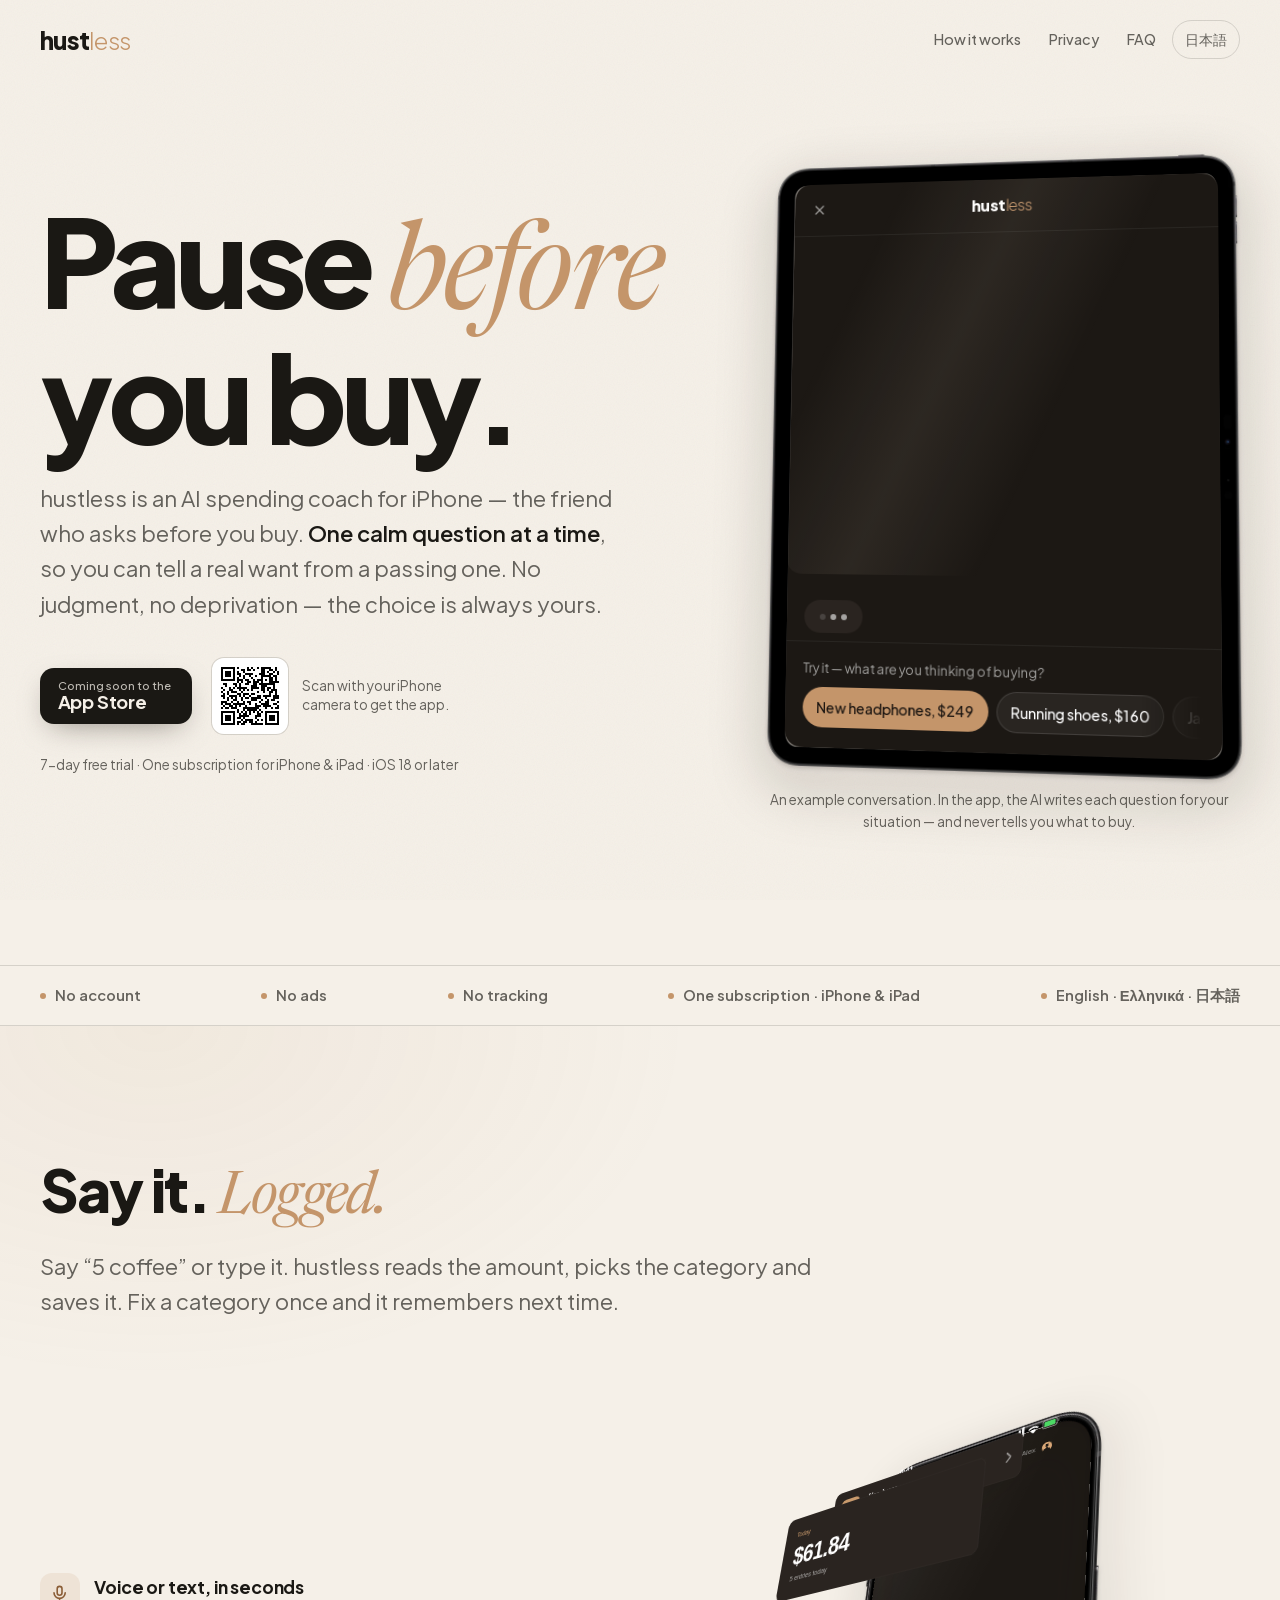
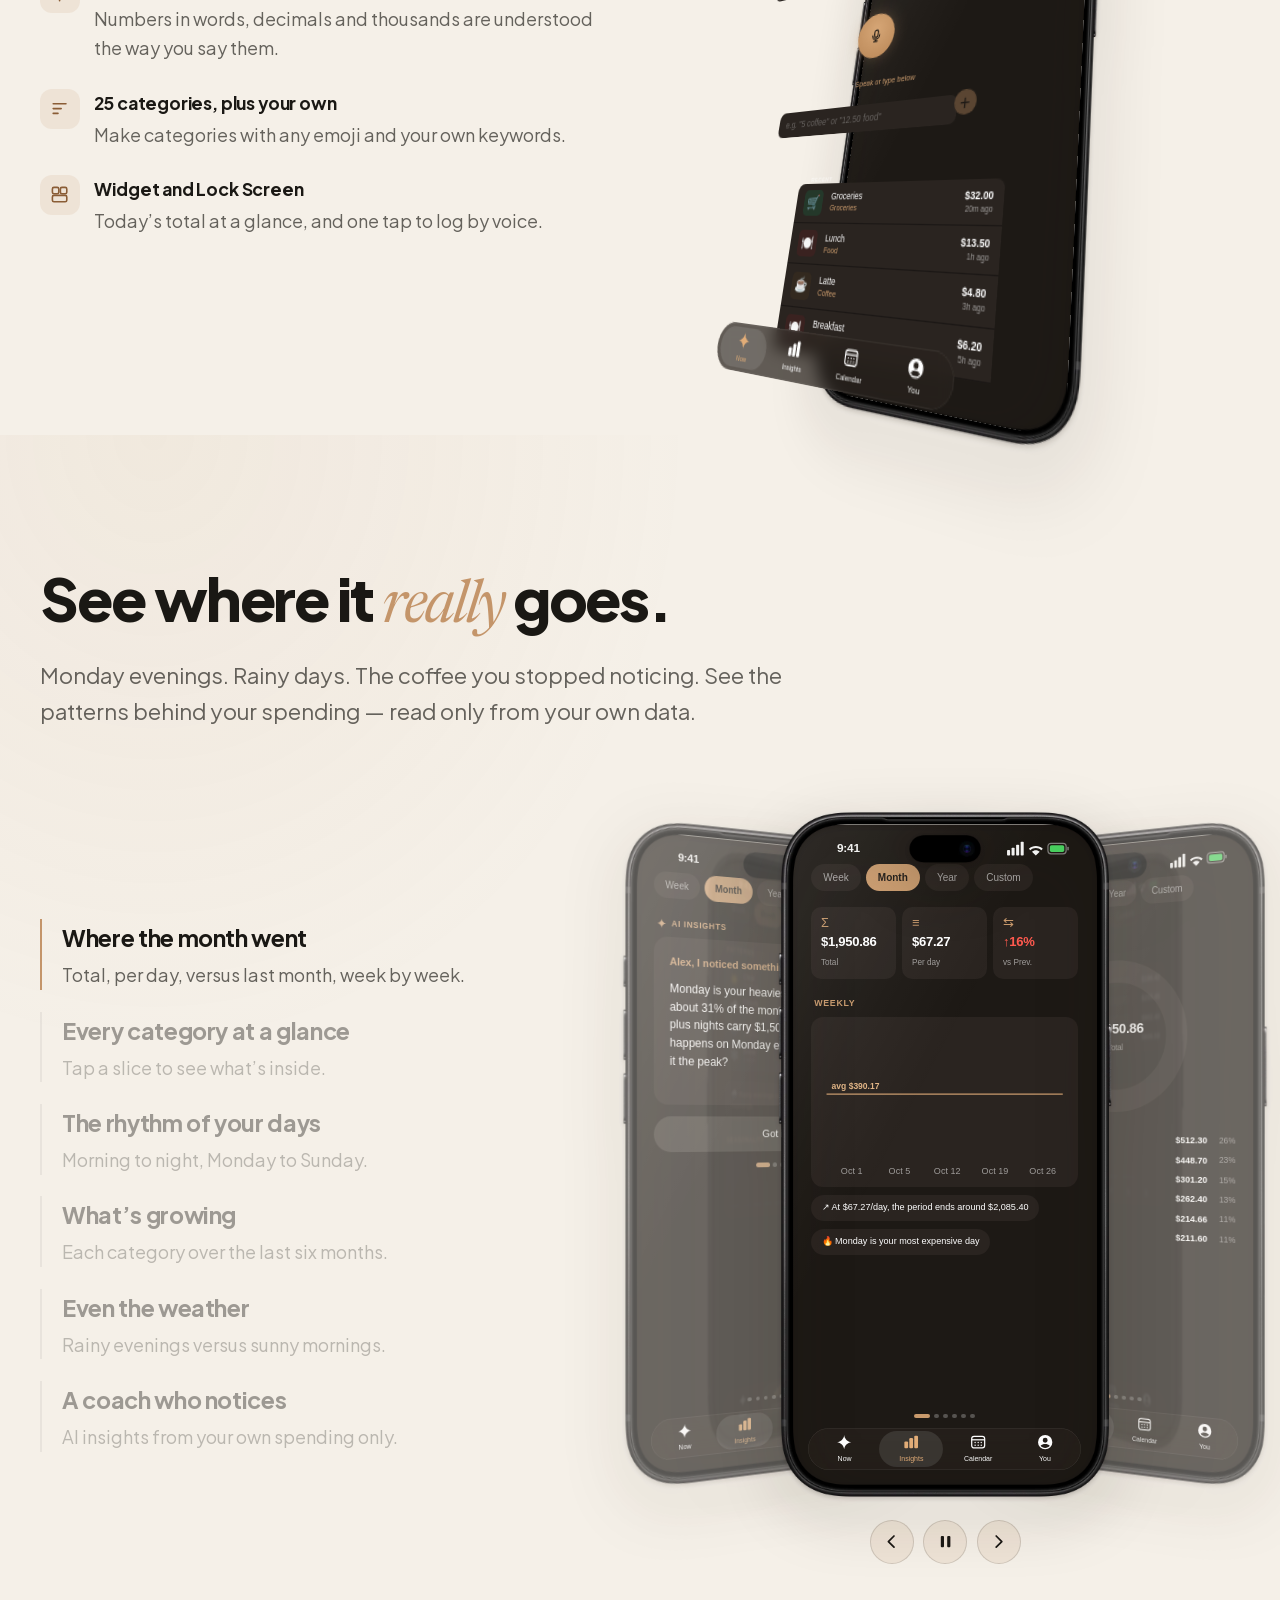
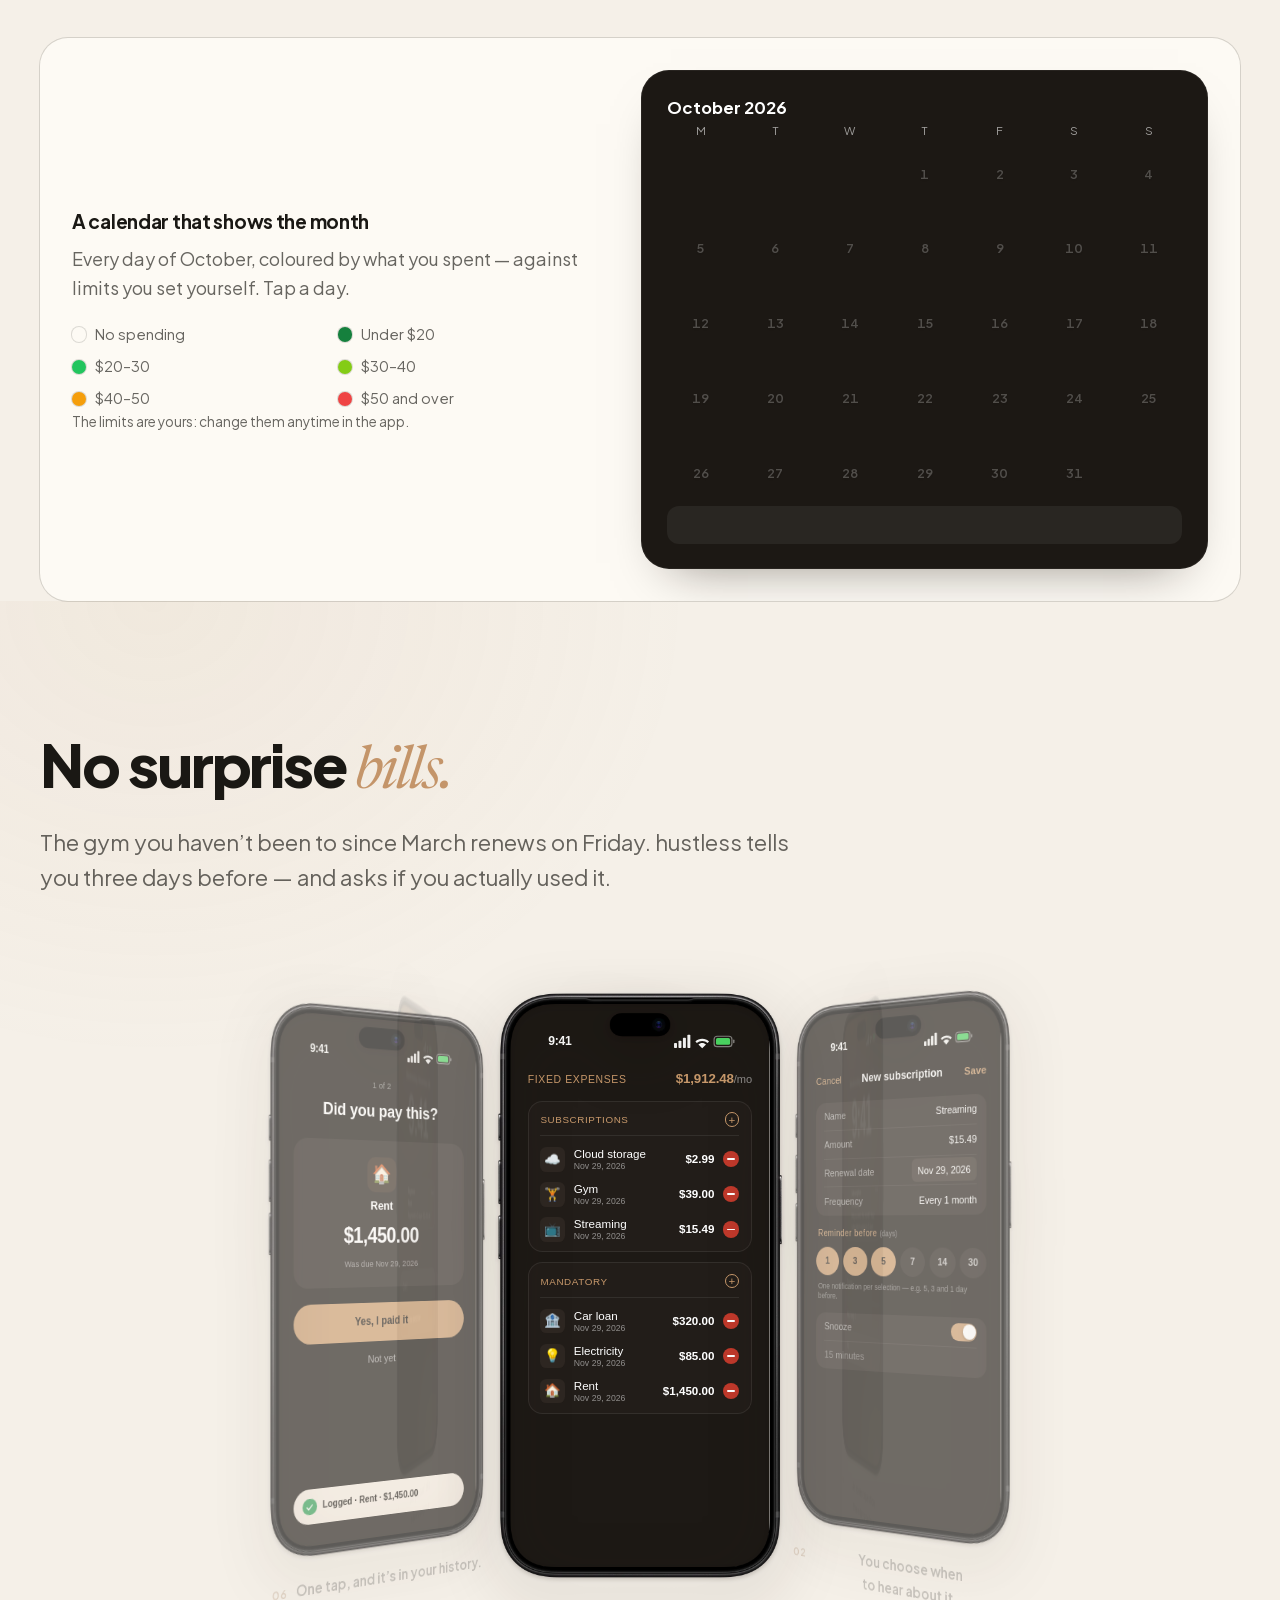
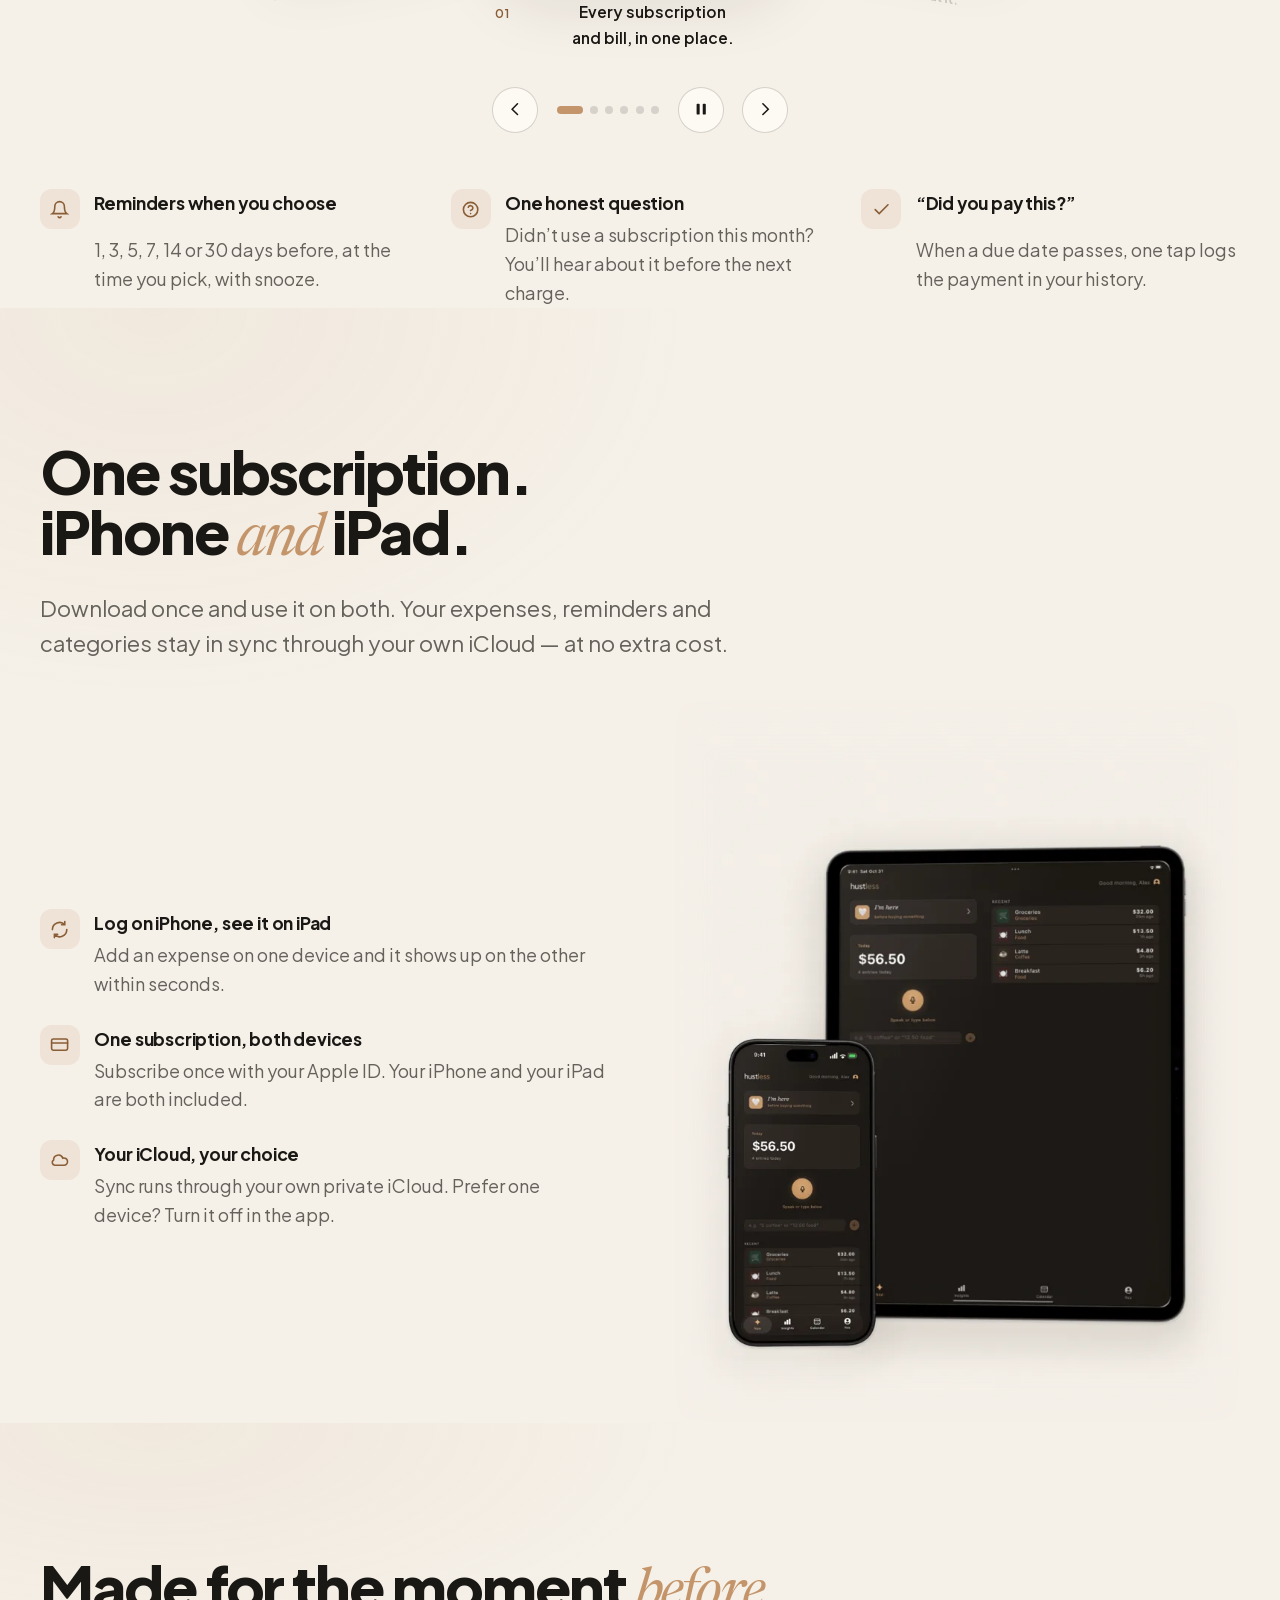
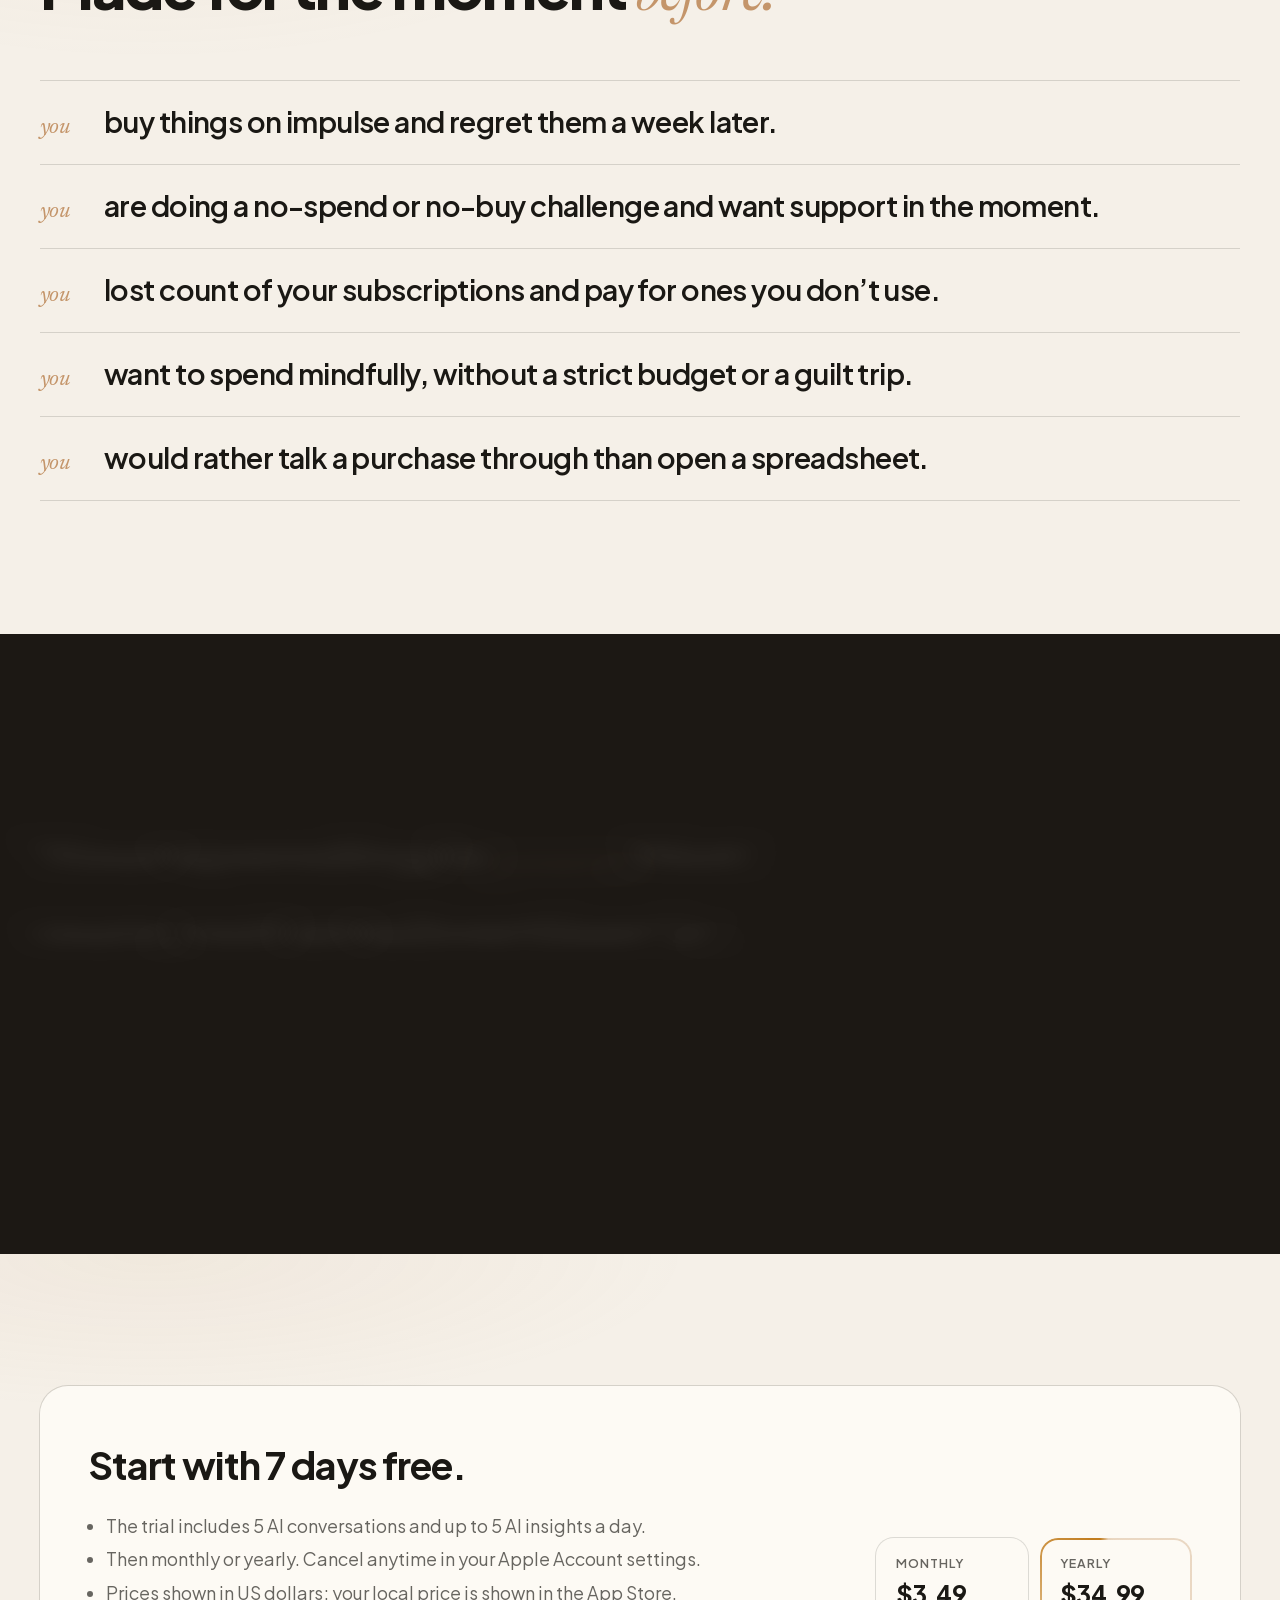
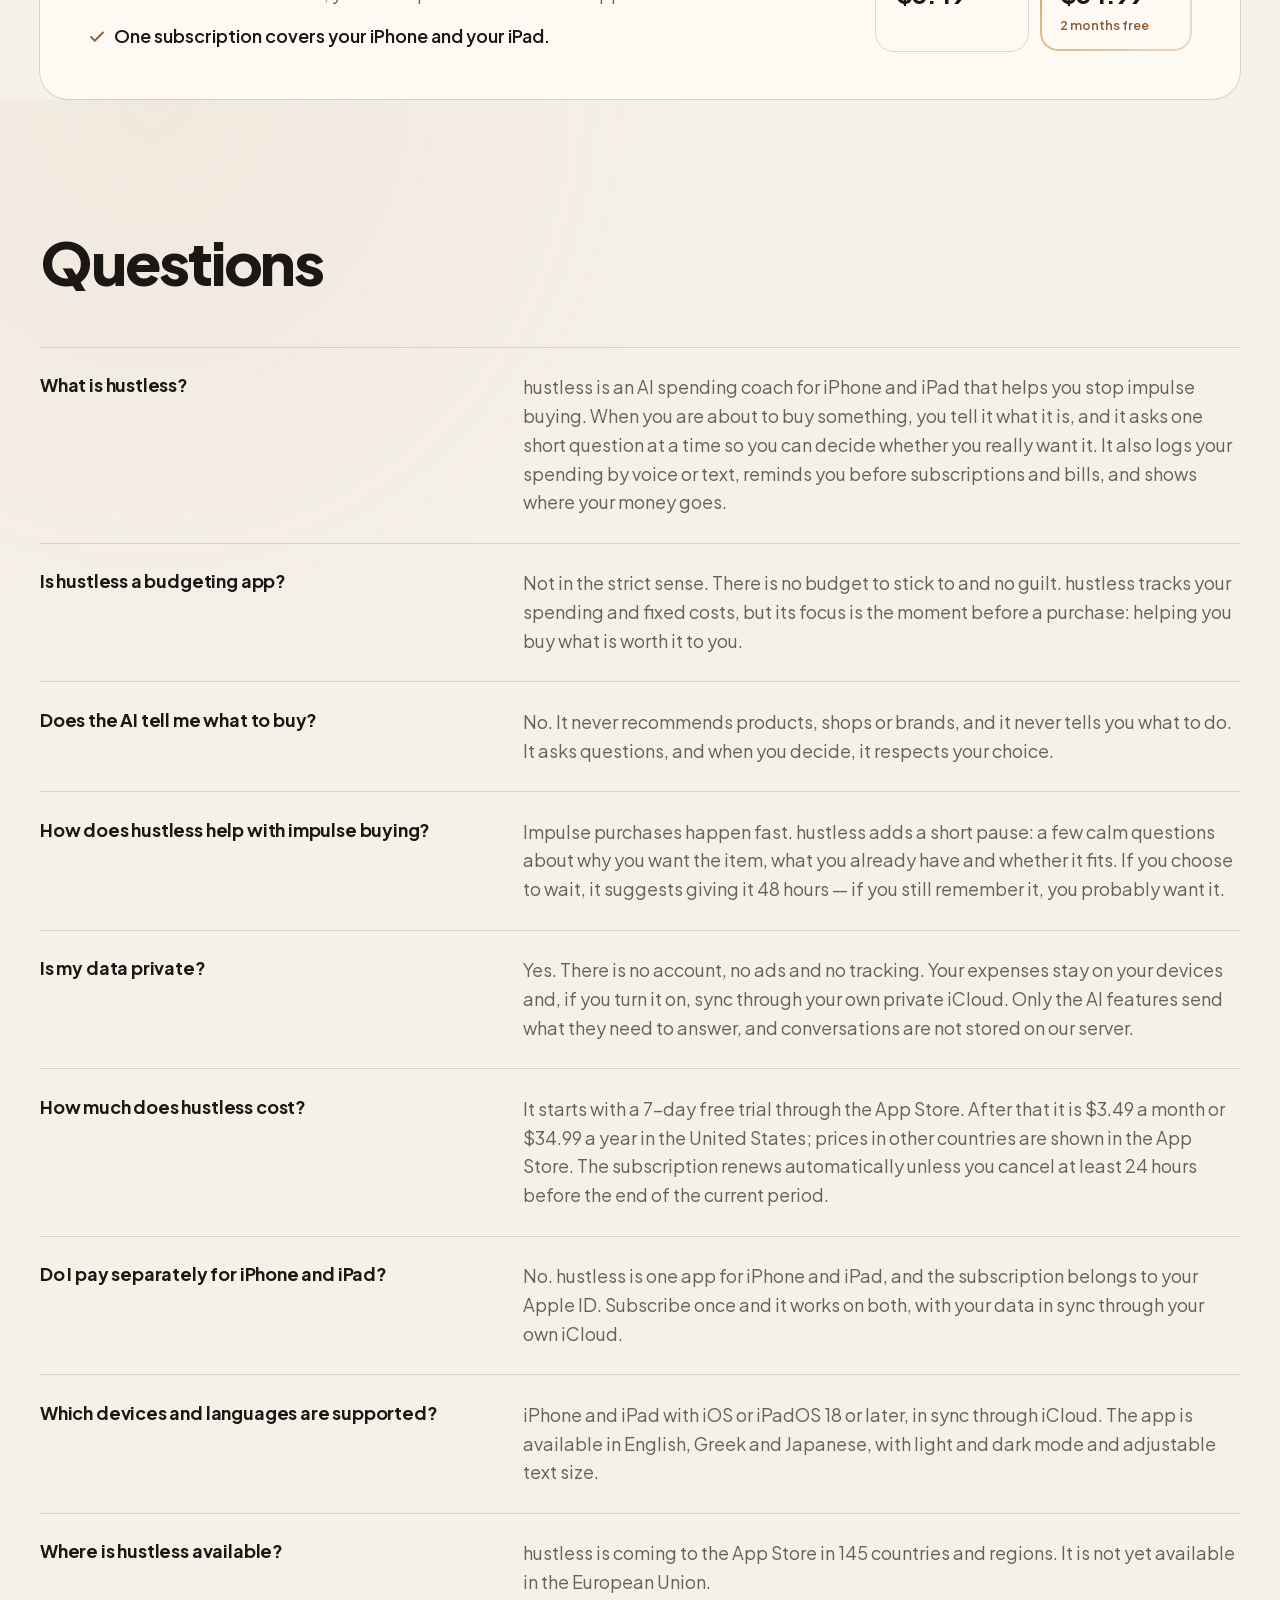
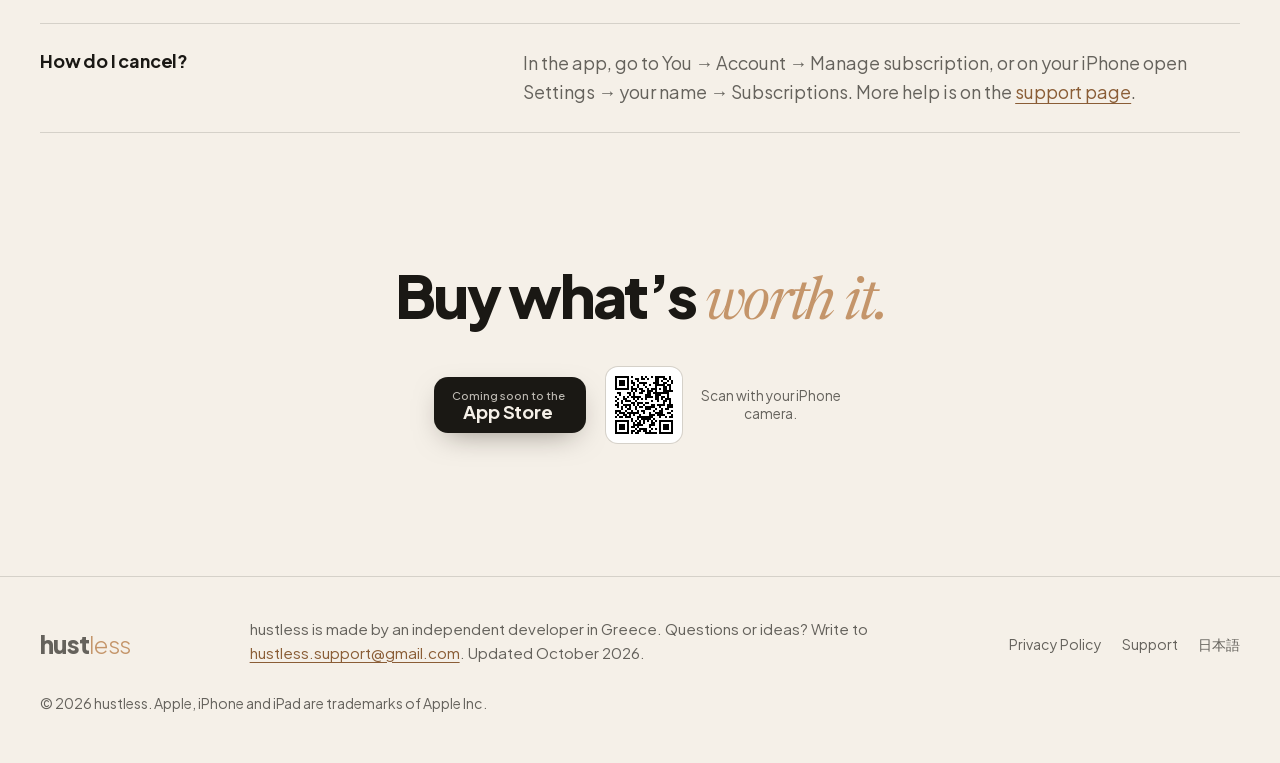
==== index.html @ e8921842 "feat: iPad swings in front of the iPhone; phone rail is a true circle - Sync video: the iPad no long" ====
<!doctype html>
<html lang="en" data-variant="c" data-store="soon">
<head>
<meta charset="utf-8">
<meta name="viewport" content="width=device-width, initial-scale=1, viewport-fit=cover">
<meta http-equiv="Content-Security-Policy" content="default-src 'self'; script-src 'self'; style-src 'self'; img-src 'self' data:; font-src 'self'; connect-src 'none'; frame-src 'none'; object-src 'none'; base-uri 'self'; form-action 'none'">
<meta name="referrer" content="strict-origin-when-cross-origin">

<title>hustless app — Stop Impulse Buying · AI Spending Coach for iPhone</title>
<meta name="description" content="hustless is an AI spending coach for iPhone and iPad. Before you buy, it asks one calm question at a time. Log spending by voice and track every subscription and bill.">
<link rel="canonical" href="https://hustless-app.github.io/">
<link rel="alternate" hreflang="en" href="https://hustless-app.github.io/">
<link rel="alternate" hreflang="ja" href="https://hustless-app.github.io/ja/">
<link rel="alternate" hreflang="x-default" href="https://hustless-app.github.io/">
<meta name="robots" content="index, follow, max-image-preview:large">
<meta name="theme-color" content="#f5f0e8" media="(prefers-color-scheme: light)">
<meta name="theme-color" content="#15120f" media="(prefers-color-scheme: dark)">
<meta name="apple-itunes-app" content="app-id=6826845830">

<meta property="og:type" content="website">
<meta property="og:site_name" content="hustless">
<meta property="og:title" content="hustless app — Pause before you buy">
<meta property="og:description" content="An AI coach that asks one question at a time before you buy. Voice expense logging, subscription and bill reminders, private by design.">
<meta property="og:url" content="https://hustless-app.github.io/">
<meta property="og:image" content="https://hustless-app.github.io/og.png">
<meta property="og:image:width" content="1200">
<meta property="og:image:height" content="630">
<meta property="og:image:alt" content="hustless — Pause before you buy. An AI spending coach for iPhone.">
<meta property="og:locale" content="en_US">
<meta property="og:locale:alternate" content="ja_JP">
<meta name="twitter:card" content="summary_large_image">

<link rel="icon" href="/favicon.svg" type="image/svg+xml">
<link rel="icon" href="/favicon-32.png" sizes="32x32" type="image/png">
<link rel="apple-touch-icon" href="/apple-touch-icon.png">
<link rel="preload" href="/assets/fonts/jakarta-latin.woff2" as="font" type="font/woff2" crossorigin>
<link rel="stylesheet" href="/assets/landing.css?v=20261102q">
<link rel="stylesheet" href="/assets/scenes.css?v=20261102q">
<link rel="stylesheet" href="/assets/c/c.css?v=20261102q">
<script src="/assets/early.js?v=20261102q"></script>
<script src="/assets/demo.js?v=20261102q" defer></script>
<script src="/assets/live.js?v=20261102q" defer></script>
<script src="/assets/vendor/gsap.min.js?v=3.13.0" defer></script>
<script src="/assets/vendor/ScrollTrigger.min.js?v=3.13.0" defer></script>
<script src="/assets/scenes.js?v=20261102q" defer></script>
<script src="/assets/vendor/lenis.min.js?v=1.1.13" defer></script>
<script src="/assets/c/c.js?v=20261102q" defer></script>

<script type="application/ld+json">
{
  "@context": "https://schema.org",
  "@graph": [
    {
      "@type": "WebPage",
      "@id": "https://hustless-app.github.io/#page",
      "url": "https://hustless-app.github.io/",
      "name": "hustless app — Stop Impulse Buying · AI Spending Coach for iPhone",
      "inLanguage": "en",
      "isPartOf": {
        "@id": "https://hustless-app.github.io/#site"
      },
      "about": {
        "@id": "https://hustless-app.github.io/#app"
      },
      "publisher": {
        "@id": "https://hustless-app.github.io/#org"
      },
      "datePublished": "2026-10-31",
      "dateModified": "2026-10-31",
      "primaryImageOfPage": {
        "@type": "ImageObject",
        "url": "https://hustless-app.github.io/og.png",
        "width": 1200,
        "height": 630
      }
    },
    {
      "@type": "Organization",
      "@id": "https://hustless-app.github.io/#org",
      "name": "hustless",
      "url": "https://hustless-app.github.io/",
      "logo": "https://hustless-app.github.io/apple-touch-icon.png",
      "email": "hustless.support@gmail.com",
      "description": "hustless is made by an independent developer in Greece.",
      "address": {
        "@type": "PostalAddress",
        "addressCountry": "GR"
      }
    },
    {
      "@type": "WebSite",
      "@id": "https://hustless-app.github.io/#site",
      "url": "https://hustless-app.github.io/",
      "name": "hustless",
      "inLanguage": [
        "en",
        "ja"
      ],
      "publisher": {
        "@id": "https://hustless-app.github.io/#org"
      }
    },
    {
      "@type": "MobileApplication",
      "@id": "https://hustless-app.github.io/#app",
      "name": "hustless: Stop Impulse Buying",
      "alternateName": "hustless",
      "description": "An AI spending coach for iPhone and iPad. Before a purchase it asks one calm question at a time, so you can tell a real want from a passing one. It also logs spending by voice, reminds you before every subscription and bill, and shows where your money goes.",
      "operatingSystem": "iOS 18.0 or later, iPadOS 18.0 or later",
      "applicationCategory": "FinanceApplication",
      "applicationSubCategory": "Mindful spending",
      "inLanguage": [
        "en",
        "el",
        "ja"
      ],
      "contentRating": "18+",
      "url": "https://hustless-app.github.io/",
      "installUrl": "https://apps.apple.com/app/id6826845830",
      "publisher": {
        "@id": "https://hustless-app.github.io/#org"
      },
      "featureList": [
        "AI coach that asks one question at a time before you buy",
        "Never recommends products",
        "Voice and text expense logging",
        "Reminders before subscriptions and bills",
        "Spending insights and calendar heat map",
        "Home Screen and Lock Screen widgets",
        "No account, no ads, no tracking",
        "One subscription for iPhone and iPad",
        "Optional sync through the user's own iCloud"
      ],
      "offers": [
        {
          "@type": "Offer",
          "name": "Monthly",
          "price": "3.49",
          "priceCurrency": "USD",
          "category": "subscription"
        },
        {
          "@type": "Offer",
          "name": "Yearly",
          "price": "34.99",
          "priceCurrency": "USD",
          "category": "subscription"
        }
      ],
      "screenshot": [
        "https://hustless-app.github.io/assets/img/03-now-800.webp",
        "https://hustless-app.github.io/assets/img/04-insights-800.webp",
        "https://hustless-app.github.io/assets/img/06-calendar-800.webp",
        "https://hustless-app.github.io/assets/img/ipad-en-insights-1120.webp"
      ],
      "image": "https://hustless-app.github.io/og.png",
      "dateModified": "2026-10-31"
    },
    {
      "@type": "FAQPage",
      "@id": "https://hustless-app.github.io/#faq",
      "inLanguage": "en",
      "mainEntity": [
        {
          "@type": "Question",
          "name": "What is hustless?",
          "acceptedAnswer": {
            "@type": "Answer",
            "text": "hustless is an AI spending coach for iPhone and iPad that helps you stop impulse buying. When you are about to buy something, you tell it what it is, and it asks one short question at a time so you can decide whether you really want it. It also logs spending by voice or text, reminds you before subscriptions and bills, and shows where your money goes."
          }
        },
        {
          "@type": "Question",
          "name": "Does the AI tell me what to buy?",
          "acceptedAnswer": {
            "@type": "Answer",
            "text": "No. It never recommends products, shops or brands, and it never tells you what to do. It asks questions, and when you decide, it respects your choice."
          }
        },
        {
          "@type": "Question",
          "name": "How does hustless help with impulse buying?",
          "acceptedAnswer": {
            "@type": "Answer",
            "text": "It adds a short pause before a purchase: a few calm questions about why you want the item, what you already have and whether it fits. If you choose to wait, it suggests giving it 48 hours."
          }
        },
        {
          "@type": "Question",
          "name": "Is my data private?",
          "acceptedAnswer": {
            "@type": "Answer",
            "text": "Yes. There is no account, no ads and no tracking. Expenses stay on your devices and can sync through your own private iCloud. Only the AI features send what they need to answer, and conversations are not stored on the server."
          }
        },
        {
          "@type": "Question",
          "name": "How much does hustless cost?",
          "acceptedAnswer": {
            "@type": "Answer",
            "text": "A 7-day free trial through the App Store, then $3.49 a month or $34.99 a year in the United States. Prices in other countries are shown in the App Store."
          }
        },
        {
          "@type": "Question",
          "name": "Do I pay separately for iPhone and iPad?",
          "acceptedAnswer": {
            "@type": "Answer",
            "text": "No. hustless is one app for iPhone and iPad, and the subscription belongs to your Apple ID. Subscribe once and it works on both, with your data in sync through your own iCloud."
          }
        },
        {
          "@type": "Question",
          "name": "Which devices and languages are supported?",
          "acceptedAnswer": {
            "@type": "Answer",
            "text": "iPhone and iPad with iOS or iPadOS 18 or later, in English, Greek and Japanese."
          }
        }
      ]
    }
  ]
}
</script>
</head>
<body>

<header class="site-header">
  <div class="wrap">
    <a class="wordmark" href="/" aria-label="hustless home"><b>hust</b><span>less</span></a>
    <nav class="site-nav" aria-label="Main navigation">
      <a class="optional" href="#how">How it works</a>
      <a class="optional" href="#privacy">Privacy</a>
      <a class="optional" href="#faq">FAQ</a>
      <a class="lang" href="/ja/" hreflang="ja" lang="ja">日本語</a>
    </nav>
  </div>
</header>

<main>
  <section class="hero" aria-labelledby="hero-heading">
    <div class="wrap">
      <div>
        <h1 id="hero-heading">Pause <span class="voice">before</span> you buy.</h1>
        <p class="lead">hustless is an AI spending coach for iPhone — the friend who asks before you buy. <strong>One calm question at a time</strong>, so you can tell a real want from a passing one. No judgment, no deprivation — the choice is always yours.</p>

        <div class="get">
          <span class="store-btn when-soon" role="note" aria-disabled="true">
            <span><small>Coming soon to the</small><b>App Store</b></span>
          </span>
          <a class="when-live" href="https://apps.apple.com/app/id6826845830?ct=landing-hero">
            <picture>
              <source srcset="/assets/img/badge-en-us-white.svg" media="(prefers-color-scheme: dark)">
              <img src="/assets/img/badge-en-us-black.svg" alt="Download on the App Store" width="150" height="50">
            </picture>
          </a>
          <div class="qr">
            <img class="qr-code" src="/assets/img/qr.svg" alt="QR code that opens hustless on the App Store" width="76" height="76">
            <span>Scan with your iPhone camera to get the app.</span>
          </div>
        </div>
        <p class="fine-print">7-day free trial · One subscription for iPhone &amp; iPad · iOS 18 or later</p>
      </div>

      <figure class="demo-figure">
        <div class="demo-3d">
        <div class="demo" data-demo>
          <div class="demo-bar" aria-hidden="true">
            <svg class="x" viewBox="0 0 24 24" width="16" height="16" fill="none" stroke="currentColor" stroke-width="2" stroke-linecap="round" aria-hidden="true"><path d="M6 6l12 12M18 6 6 18"/></svg>
            <span class="wordmark"><b>hust</b><span>less</span></span>
            <span></span>
          </div>
          <ol class="demo-log is-pending" aria-live="polite" aria-label="Example conversation">
            <li class="msg me">New headphones, $249</li>
            <li class="msg ai">$249 is a real chunk of money, so let’s make sure this one is worth it. What’s wrong with the headphones you’re using right now?</li>
            <li class="msg me">Mine still work, they’re just 3 years old</li>
            <li class="msg ai">Three years is not old, and working headphones are a good reason to pause. What would you actually miss if you kept your current pair for another few months?</li>
          </ol>
          <div class="demo-decide">
            <p>What did you decide?</p>
            <div class="decide-row">
              <button type="button" data-choice="buy">buy it</button>
              <button type="button" data-choice="wait">wait</button>
              <button type="button" data-choice="avoid">avoid</button>
            </div>
          </div>
          <div class="demo-picker">
            <p>Try it — what are you thinking of buying?</p>
            <div class="picks">
              <button type="button" aria-pressed="true">New headphones, $249</button>
              <button type="button" aria-pressed="false">Running shoes, $160</button>
              <button type="button" aria-pressed="false">Jacket, 40% off</button>
              <button type="button" aria-pressed="false">Which headphones?</button>
              <button type="button" aria-pressed="false">Late-night delivery, $32</button>
              <button type="button" aria-pressed="false">Concert tickets, $120</button>
            </div>
          </div>
        </div>
        </div>
        <figcaption>An example conversation. In the app, the AI writes each question for your situation — and never tells you what to buy.</figcaption>
      </figure>
    </div>
  </section>

  <script type="application/json" id="demo-data">
  {
    "decisionLabels": {
      "buy": "buy it",
      "wait": "wait",
      "avoid": "avoid"
    },
    "closings": {
      "buy": "Okay. Your call. 👌",
      "wait": "48 hours. If you still remember it, you probably want it.",
      "avoid": "It stays yours. 🌿"
    },
    "scenarios": [
      {
        "label": "New headphones, $249",
        "auto": "wait",
        "turns": [
          {
            "role": "me",
            "text": "New headphones, $249"
          },
          {
            "role": "ai",
            "text": "$249 is a real chunk of money, so let’s make sure this one is worth it. What’s wrong with the headphones you’re using right now?"
          },
          {
            "role": "me",
            "text": "Mine still work, they’re just 3 years old"
          },
          {
            "role": "ai",
            "text": "Three years is not old, and working headphones are a good reason to pause. What would you actually miss if you kept your current pair for another few months?"
          },
          {
            "role": "me",
            "text": "Probably nothing. I just saw an ad"
          },
          {
            "role": "ai",
            "text": "Ads are good at making a working pair feel old. Want to give it 48 hours and see if you still think about them?"
          }
        ]
      },
      {
        "label": "Running shoes, $160",
        "auto": "buy",
        "turns": [
          {
            "role": "me",
            "text": "Running shoes, $160"
          },
          {
            "role": "ai",
            "text": "Hey Alex! Before we get into it, how are your current running shoes holding up, and how often are you actually running in them these days?"
          },
          {
            "role": "me",
            "text": "Three times a week. The soles are worn flat"
          },
          {
            "role": "ai",
            "text": "Three runs a week on flat soles is a real reason, not a whim. Is $160 the pair you need, or the pair that looked best?"
          },
          {
            "role": "me",
            "text": "Same model I run in now, just worn out"
          },
          {
            "role": "ai",
            "text": "Then it’s a replacement, not an upgrade. That sounds like a clear one — maybe check if last season’s colour is cheaper."
          }
        ]
      },
      {
        "label": "Jacket, 40% off",
        "auto": "avoid",
        "turns": [
          {
            "role": "me",
            "text": "A jacket, 40% off"
          },
          {
            "role": "ai",
            "text": "40% off feels like a win. If it were full price, would you still want it?"
          },
          {
            "role": "me",
            "text": "Probably not, honestly"
          },
          {
            "role": "ai",
            "text": "Then the sale might be doing some of the wanting. Is there a gap in your wardrobe this jacket fills?"
          },
          {
            "role": "me",
            "text": "Not really. I have two that look alike"
          },
          {
            "role": "ai",
            "text": "Then this would mostly be a third. The sale ends, the jackets stay. How would skipping it feel?"
          }
        ]
      },
      {
        "label": "Which headphones?",
        "auto": "wait",
        "turns": [
          {
            "role": "me",
            "text": "Which noise-cancelling headphones should I get?"
          },
          {
            "role": "ai",
            "text": "I can’t help pick between brands, that’s not my role. What I can do is help you figure out whether you need new headphones at all. What’s happening with your current pair?"
          },
          {
            "role": "me",
            "text": "The left side cuts out on the train"
          },
          {
            "role": "ai",
            "text": "That would get old fast on a daily commute. How many hours a week are you on that train?"
          },
          {
            "role": "me",
            "text": "About six hours"
          },
          {
            "role": "ai",
            "text": "Six hours is a lot of listening. Could a repair or a simple pair cover it while you decide what you really want?"
          }
        ]
      },
      {
        "label": "Late-night delivery, $32",
        "auto": "buy",
        "turns": [
          {
            "role": "me",
            "text": "Food delivery, $32"
          },
          {
            "role": "ai",
            "text": "It’s late and you’re probably tired, fair. Is this dinner, or something on top of dinner?"
          },
          {
            "role": "me",
            "text": "Dinner. I didn’t plan anything"
          },
          {
            "role": "ai",
            "text": "That happens. Is there anything at home you could put together in ten minutes, or is tonight a delivery night?"
          },
          {
            "role": "me",
            "text": "The fridge is empty, honestly"
          },
          {
            "role": "ai",
            "text": "Then delivery is dinner, not a treat. Enjoy it — maybe pick the place without the delivery fee."
          }
        ]
      },
      {
        "label": "Concert tickets, $120",
        "auto": "buy",
        "turns": [
          {
            "role": "me",
            "text": "Concert tickets, $120"
          },
          {
            "role": "ai",
            "text": "That sounds like something to look forward to. Is this a band you’ve wanted to see for a while?"
          },
          {
            "role": "me",
            "text": "Since I was 16. First tour in 8 years"
          },
          {
            "role": "ai",
            "text": "So this want has lasted years, not minutes. Does $120 fit this month without stretching anything else?"
          },
          {
            "role": "me",
            "text": "Yes, I set money aside for it in March"
          },
          {
            "role": "ai",
            "text": "Then you planned for this. That’s what buying something worth it looks like. 🎶"
          }
        ]
      }
    ]
  }
  </script>

  <div class="facts">
    <ul class="wrap" aria-label="At a glance">
      <li>No account</li>
      <li>No ads</li>
      <li>No tracking</li>
      <li>One subscription · iPhone &amp; iPad</li>
      <li>English · Ελληνικά · 日本語</li>
    </ul>
  </div>

  <section class="chapter" id="how" aria-labelledby="ch1">
    <div class="wrap">
      <div class="chapter-head">
        <div>
          <h2 id="ch1">Say it. <span class="voice">Logged.</span></h2>
        </div>
        <p>Say “5 coffee” or type it. hustless reads the amount, picks the category and saves it. Fix a category once and it remembers next time.</p>
      </div>
      <div class="split">
        <ul class="points">
          <li>
            <span class="dot" aria-hidden="true"><svg viewBox="0 0 24 24" fill="none" stroke="currentColor" stroke-width="2" stroke-linecap="round"><rect x="9" y="3" width="6" height="11" rx="3"/><path d="M5 11a7 7 0 0 0 14 0M12 18v3"/></svg></span>
            <h3>Voice or text, in seconds</h3>
            <p>Numbers in words, decimals and thousands are understood the way you say them.</p>
          </li>
          <li>
            <span class="dot" aria-hidden="true"><svg viewBox="0 0 24 24" fill="none" stroke="currentColor" stroke-width="2" stroke-linecap="round"><path d="M4 6h16M4 12h10M4 18h6"/></svg></span>
            <h3>25 categories, plus your own</h3>
            <p>Make categories with any emoji and your own keywords.</p>
          </li>
          <li>
            <span class="dot" aria-hidden="true"><svg viewBox="0 0 24 24" fill="none" stroke="currentColor" stroke-width="2" stroke-linecap="round"><rect x="3" y="3" width="8" height="8" rx="2"/><rect x="13" y="3" width="8" height="8" rx="2"/><rect x="3" y="13" width="18" height="8" rx="2"/></svg></span>
            <h3>Widget and Lock Screen</h3>
            <p>Today’s total at a glance, and one tap to log by voice.</p>
          </li>
        </ul>
        <div class="phones">
          <div class="phone live">
            <div class="ls" role="img" aria-label="A live example of the hustless Now screen: someone says “Dinner 24.50”, the amount and the Food category are recognised, the expense appears at the top of the recent list and today’s total goes up." data-live-phone>
              <div class="ls-status"><span>9:41</span><svg viewBox="0 0 82 20" fill="currentColor" aria-hidden="true"><rect x="0" y="12" width="4" height="7" rx="1"/><rect x="6" y="9" width="4" height="10" rx="1"/><rect x="12" y="5" width="4" height="14" rx="1"/><rect x="18" y="1" width="4" height="18" rx="1"/><path d="M38 6.5c3.6 0 6.8 1.4 9.2 3.6l-2 2c-1.9-1.7-4.4-2.8-7.2-2.8s-5.3 1.1-7.2 2.8l-2-2c2.4-2.2 5.6-3.6 9.2-3.6zm0 5.6c2 0 3.8.8 5.1 2l-5.1 5.1-5.1-5.1c1.3-1.2 3.1-2 5.1-2z"/><rect x="54" y="3" width="24" height="14" rx="4" fill="none" stroke="currentColor" stroke-opacity=".45" stroke-width="1.6"/><rect x="56.5" y="5.5" width="19" height="9" rx="2.2" fill="#4cd964"/><rect x="79.5" y="7.5" width="2" height="5" rx="1" fill-opacity=".45"/></svg></div>
              <div class="ls-top"><span class="ls-brand">hust<span>less</span></span><span class="ls-greet">Good morning, Alex</span><span class="ls-avatar"></span></div>
              <div class="ls-card ls-here"><span class="ls-heart">🤍</span><span><i>I’m here</i><small>before buying something</small></span><svg viewBox="0 0 10 18" fill="none" stroke="currentColor" stroke-width="2.4" stroke-linecap="round" stroke-linejoin="round" aria-hidden="true"><path d="M2 2l6 7-6 7"/></svg></div>
              <div class="ls-card ls-today"><small>Today</small><b class="ls-total ls-swap">$61.84</b><span class="ls-count ls-swap">5 entries today</span></div>
              <div class="ls-mic"><span class="ls-ring"></span><span class="ls-ring"></span><span class="ls-mic-btn"><svg viewBox="0 0 24 24" fill="none" stroke="currentColor" stroke-width="2.2" stroke-linecap="round" aria-hidden="true"><rect x="8.5" y="2.5" width="7" height="12" rx="3.5"/><path d="M5 11a7 7 0 0 0 14 0M12 18v3.5M8.5 21.5h7"/></svg></span></div>
              <p class="ls-hint"><span class="idle">Speak or type below</span><span class="listen"><span class="ls-wave"><i></i><i></i><i></i><i></i></span>Listening…</span></p>
              <div class="ls-field"><span class="ls-ph">e.g. &quot;5 coffee&quot; or &quot;12.50 food&quot;</span><span class="ls-input"></span><span class="ls-cat"></span></div>
              <span class="ls-plus">+</span>
              <p class="ls-recent">RECENT</p>
              <div class="ls-list ls-swap"><ul>
            <li class="ls-row" data-vars="--tone:#24382a"><span class="ico">🛒</span><span class="nm">Groceries<small>Groceries</small></span><span class="am">$32.00<small>20m ago</small></span></li>
            <li class="ls-row" data-vars="--tone:#3a2220"><span class="ico">🍽️</span><span class="nm">Lunch<small>Food</small></span><span class="am">$13.50<small>1h ago</small></span></li>
            <li class="ls-row" data-vars="--tone:#33291f"><span class="ico">☕</span><span class="nm">Latte<small>Coffee</small></span><span class="am">$4.80<small>3h ago</small></span></li>
            <li class="ls-row" data-vars="--tone:#3a2220"><span class="ico">🍽️</span><span class="nm">Breakfast<small>Food</small></span><span class="am">$6.20<small>5h ago</small></span></li>
              </ul></div>
              <div class="ls-tabs"><span class="on"><svg viewBox="0 0 24 24" fill="currentColor" aria-hidden="true"><path d="M12 1.5c.5 5.6 4.9 10 10.5 10.5-5.6.5-10 4.9-10.5 10.5C11.5 16.9 7.1 12.5 1.5 12 7.1 11.5 11.5 7.1 12 1.5z"/></svg>Now</span><span><svg viewBox="0 0 24 24" fill="currentColor" aria-hidden="true"><rect x="2" y="11" width="5.5" height="10" rx="1.6"/><rect x="9.25" y="6" width="5.5" height="15" rx="1.6"/><rect x="16.5" y="2.5" width="5.5" height="18.5" rx="1.6"/></svg>Insights</span><span><svg viewBox="0 0 24 24" fill="none" stroke="currentColor" stroke-width="1.8" aria-hidden="true"><rect x="2.5" y="3.5" width="19" height="17" rx="3.5"/><path d="M2.5 8.5h19" /><g fill="currentColor" stroke="none"><circle cx="7.5" cy="12.5" r="1"/><circle cx="12" cy="12.5" r="1"/><circle cx="16.5" cy="12.5" r="1"/><circle cx="7.5" cy="16.5" r="1"/><circle cx="12" cy="16.5" r="1"/><circle cx="16.5" cy="16.5" r="1"/></g></svg>Calendar</span><span><svg viewBox="0 0 24 24" fill="currentColor" aria-hidden="true"><path d="M12 1.5a10.5 10.5 0 1 0 0 21 10.5 10.5 0 0 0 0-21zm0 4a3.6 3.6 0 1 1 0 7.2 3.6 3.6 0 0 1 0-7.2zm0 15c-2.7 0-5.1-1.2-6.7-3.2 1.4-1.9 4-2.8 6.7-2.8s5.3.9 6.7 2.8c-1.6 2-4 3.2-6.7 3.2z"/></svg>You</span></div>
            </div>
          </div>
          <script type="application/json" id="live-data">{"locale": "en-US", "currency": "USD", "countLabel": "{n} entries today", "now": "now", "secondsAgo": "{n}s ago", "start": {"total": 61.84, "count": 5}, "rows": [["Groceries", "Groceries", "🛒", "#24382a", 32.0, "20m ago"], ["Lunch", "Food", "🍽️", "#3a2220", 13.5, "1h ago"], ["Latte", "Coffee", "☕", "#33291f", 4.8, "3h ago"], ["Breakfast", "Food", "🍽️", "#3a2220", 6.2, "5h ago"]], "entries": [{"tokens": ["Dinner", " ", {"t": "24.50", "amt": true}], "name": "Dinner", "cat": "Food", "emoji": "🍽️", "tone": "#3a2220", "amount": 24.5}, {"tokens": ["Taxi", " ", {"t": "18", "amt": true}], "name": "Taxi", "cat": "Transport", "emoji": "🚕", "tone": "#3a3320", "amount": 18}, {"tokens": [{"t": "5", "amt": true}, " ", "coffee"], "name": "Coffee", "cat": "Coffee", "emoji": "☕", "tone": "#33291f", "amount": 5}]}</script>
        </div>
      </div>
    </div>
  </section>


  <section class="chapter" aria-labelledby="ch3">
    <div class="wrap">
      <div class="chapter-head">
        <div>
          <h2 id="ch3">See where it <span class="voice">really</span> goes.</h2>
        </div>
        <p>Monday evenings. Rainy days. The coffee you stopped noticing. See the patterns behind your spending — read only from your own data.</p>
      </div>
      <!-- scene:cube -->
      <div class="cube-scene" data-cube-scene>
        <ol class="cube-steps">
<li class="is-on" data-step="0"><b>Where the month went</b><span>Total, per day, versus last month, week by week.</span></li>
<li data-step="1"><b>Every category at a glance</b><span>Tap a slice to see what’s inside.</span></li>
<li data-step="2"><b>The rhythm of your days</b><span>Morning to night, Monday to Sunday.</span></li>
<li data-step="3"><b>What’s growing</b><span>Each category over the last six months.</span></li>
<li data-step="4"><b>Even the weather</b><span>Rainy evenings versus sunny mornings.</span></li>
<li data-step="5"><b>A coach who notices</b><span>AI insights from your own spending only.</span></li>
        </ol>
        <div class="cube-stage">
          <div class="phone cube-phone">
            <div class="ls cube-screen" role="img" aria-label="The hustless Insights screen turning like a cube through six views: monthly total and weekly bars, categories, time of day and weekday, category trends, weather patterns, and an AI insight.">
              <div class="ls-status"><span>9:41</span><svg viewBox="0 0 82 20" fill="currentColor" aria-hidden="true"><rect x="0" y="12" width="4" height="7" rx="1"/><rect x="6" y="9" width="4" height="10" rx="1"/><rect x="12" y="5" width="4" height="14" rx="1"/><rect x="18" y="1" width="4" height="18" rx="1"/><path d="M38 6.5c3.6 0 6.8 1.4 9.2 3.6l-2 2c-1.9-1.7-4.4-2.8-7.2-2.8s-5.3 1.1-7.2 2.8l-2-2c2.4-2.2 5.6-3.6 9.2-3.6zm0 5.6c2 0 3.8.8 5.1 2l-5.1 5.1-5.1-5.1c1.3-1.2 3.1-2 5.1-2z"/><rect x="54" y="3" width="24" height="14" rx="4" fill="none" stroke="currentColor" stroke-opacity=".45" stroke-width="1.6"/><rect x="56.5" y="5.5" width="19" height="9" rx="2.2" fill="#4cd964"/><rect x="79.5" y="7.5" width="2" height="5" rx="1" fill-opacity=".45"/></svg></div>
              <div class="cp-period"><span>Week</span><span class="on">Month</span><span>Year</span><span>Custom</span></div>
              <div class="cube-view"><div class="cube">
<div class="cube-side" data-side="0"><section class="cube-page is-shown" data-page="0">
      <div class="cp-stats">
        <div><i>Σ</i><b>$1,950.86</b><small>Total</small></div>
        <div><i>≡</i><b>$67.27</b><small>Per day</small></div>
        <div><i>⇆</i><b class="up">↑16%</b><small>vs Prev.</small></div>
      </div>
      <p class="cp-label">WEEKLY</p>
      <div class="cp-card"><svg class="cp-svg" viewBox="0 0 100 62" aria-hidden="true"><defs><linearGradient id="cg-hi" x1="0" y1="0" x2="0" y2="1"><stop offset="0" stop-color="#d9a878"/><stop offset="1" stop-color="#b98757"/></linearGradient><linearGradient id="cg-lo" x1="0" y1="0" x2="0" y2="1"><stop offset="0" stop-color="#6b5240"/><stop offset="1" stop-color="#4a3a2e"/></linearGradient></defs><rect class="bar" data-vars="--d:0ms" x="6" y="44.33" width="14" height="7.67" rx="2.2" fill="url(#cg-lo)"/><rect class="bar" data-vars="--d:70ms" x="25" y="8.00" width="14" height="44.00" rx="2.2" fill="url(#cg-hi)"/><rect class="bar" data-vars="--d:140ms" x="44" y="26.32" width="14" height="25.68" rx="2.2" fill="url(#cg-lo)"/><rect class="bar" data-vars="--d:210ms" x="63" y="27.77" width="14" height="24.23" rx="2.2" fill="url(#cg-lo)"/><rect class="bar" data-vars="--d:280ms" x="82" y="29.22" width="14" height="22.78" rx="2.2" fill="url(#cg-lo)"/><line class="avg" x1="3" x2="97" y1="27.13" y2="27.13" pathLength="1"/><text class="avg-t" x="5" y="25.13">avg $390.17</text><text x="13" y="59" text-anchor="middle">Oct 1</text><text x="32" y="59" text-anchor="middle">Oct 5</text><text x="51" y="59" text-anchor="middle">Oct 12</text><text x="70" y="59" text-anchor="middle">Oct 19</text><text x="89" y="59" text-anchor="middle">Oct 26</text></svg></div>
      <p class="cp-chip">↗ At $67.27/day, the period ends around $2,085.40</p>
      <p class="cp-chip">🔥 Monday is your most expensive day</p>
    </section><section class="cube-page" data-page="4">
      <p class="cp-label">PATTERNS</p>
      <ul class="cp-weather"><li><span class="wx">☀️</span><span class="nm">Clear<small>38 times</small></span><i><em data-vars="--w:44.0%;--d:0ms"></em></i><b>avg $6.20</b></li><li><span class="wx">☁️</span><span class="nm">Cloudy<small>21 times</small></span><i><em data-vars="--w:66.7%;--d:90ms"></em></i><b>avg $9.40</b></li><li><span class="wx">🌧️</span><span class="nm">Rain<small>14 times</small></span><i><em data-vars="--w:100.0%;--d:180ms" class="hi"></em></i><b>avg $14.10</b></li><li><span class="wx">❄️</span><span class="nm">Snow<small>3 times</small></span><i><em data-vars="--w:80.1%;--d:270ms"></em></i><b>avg $11.30</b></li></ul>
      <p class="cp-note">🌧️ Rainy evenings cost about 2.3× more than clear mornings.</p>
      <p class="cp-label">Seasonality</p>
      <div class="cp-card slim"><svg class="cp-svg" viewBox="0 0 100 24" aria-hidden="true"><rect class="bar" data-vars="--d:0ms" x="2.00" y="9.60" width="5.6" height="12.40" rx="1.2" fill="#4f3e31"/><rect class="bar" data-vars="--d:40ms" x="10.10" y="11.00" width="5.6" height="11.00" rx="1.2" fill="#4f3e31"/><rect class="bar" data-vars="--d:80ms" x="18.20" y="8.00" width="5.6" height="14.00" rx="1.2" fill="#4f3e31"/><rect class="bar" data-vars="--d:120ms" x="26.30" y="8.80" width="5.6" height="13.20" rx="1.2" fill="#4f3e31"/><rect class="bar" data-vars="--d:160ms" x="34.40" y="7.20" width="5.6" height="14.80" rx="1.2" fill="#4f3e31"/><rect class="bar" data-vars="--d:200ms" x="42.50" y="6.00" width="5.6" height="16.00" rx="1.2" fill="#4f3e31"/><rect class="bar" data-vars="--d:240ms" x="50.60" y="3.60" width="5.6" height="18.40" rx="1.2" fill="#4f3e31"/><rect class="bar" data-vars="--d:280ms" x="58.70" y="5.00" width="5.6" height="17.00" rx="1.2" fill="#4f3e31"/><rect class="bar" data-vars="--d:320ms" x="66.80" y="7.80" width="5.6" height="14.20" rx="1.2" fill="#4f3e31"/><rect class="bar" data-vars="--d:360ms" x="74.90" y="6.40" width="5.6" height="15.60" rx="1.2" fill="#4f3e31"/><rect class="bar" data-vars="--d:400ms" x="83.00" y="4.40" width="5.6" height="17.60" rx="1.2" fill="#4f3e31"/><rect class="bar" data-vars="--d:440ms" x="91.10" y="2.00" width="5.6" height="20.00" rx="1.2" fill="#d6a676"/></svg></div>
    </section></div>
<div class="cube-side" data-side="1"><section class="cube-page is-shown" data-page="1">
      <p class="cp-label">CATEGORIES</p>
      <div class="cp-donut"><svg viewBox="0 0 100 100" aria-hidden="true"><circle cx="50" cy="50" r="38" class="track" pathLength="100"/><circle class="seg" data-vars="--d:0ms;--p:25.06" cx="50" cy="50" r="38" pathLength="100" stroke="#d6a676" stroke-dasharray="25.06 100" stroke-dashoffset="-0.00"/><circle class="seg" data-vars="--d:90ms;--p:21.80" cx="50" cy="50" r="38" pathLength="100" stroke="#c46a4a" stroke-dasharray="21.80 100" stroke-dashoffset="-26.26"/><circle class="seg" data-vars="--d:180ms;--p:14.24" cx="50" cy="50" r="38" pathLength="100" stroke="#8fa268" stroke-dasharray="14.24 100" stroke-dashoffset="-49.26"/><circle class="seg" data-vars="--d:270ms;--p:12.25" cx="50" cy="50" r="38" pathLength="100" stroke="#e9cfa6" stroke-dasharray="12.25 100" stroke-dashoffset="-64.70"/><circle class="seg" data-vars="--d:360ms;--p:9.80" cx="50" cy="50" r="38" pathLength="100" stroke="#9a7aa0" stroke-dasharray="9.80 100" stroke-dashoffset="-78.15"/><circle class="seg" data-vars="--d:450ms;--p:9.65" cx="50" cy="50" r="38" pathLength="100" stroke="#5f9690" stroke-dasharray="9.65 100" stroke-dashoffset="-89.15"/></svg>
        <div class="cp-donut-c"><b>$1,950.86</b><small>Total</small></div></div>
      <ul class="cp-legend"><li data-vars="--c:#d6a676"><span>🛒 Groceries</span><b>$512.30</b><small>26%</small></li><li data-vars="--c:#c46a4a"><span>🍽️ Food</span><b>$448.70</b><small>23%</small></li><li data-vars="--c:#8fa268"><span>🛍️ Shopping</span><b>$301.20</b><small>15%</small></li><li data-vars="--c:#e9cfa6"><span>🎬 Entertainment</span><b>$262.40</b><small>13%</small></li><li data-vars="--c:#9a7aa0"><span>🚕 Transport</span><b>$214.66</b><small>11%</small></li><li data-vars="--c:#5f9690"><span>☕ Coffee</span><b>$211.60</b><small>11%</small></li></ul>
    </section><section class="cube-page" data-page="5">
      <p class="cp-label ai"><svg viewBox="0 0 24 24" fill="currentColor" aria-hidden="true"><path d="M12 2c.6 5.3 4.7 9.4 10 10-5.3.6-9.4 4.7-10 10-.6-5.3-4.7-9.4-10-10 5.3-.6 9.4-4.7 10-10z"/></svg><span>AI INSIGHTS</span><svg viewBox="0 0 24 24" fill="none" stroke="currentColor" stroke-width="2" stroke-linecap="round" aria-hidden="true"><path d="M20 12a8 8 0 1 1-2.3-5.7M20 4v4h-4"/></svg></p>
      <div class="cp-ai"><p class="greet">Alex, I noticed something.</p><p class="body" data-type-text="Monday is your heaviest day at $605.98, about 31% of the month, and evenings plus nights carry $1,508.99 (77%). What happens on Monday evenings that makes it the peak?">Monday is your heaviest day at $605.98, about 31% of the month, and evenings plus nights carry $1,508.99 (77%). What happens on Monday evenings that makes it the peak?</p></div>
      <p class="cp-ok">Got it</p>
      <p class="cp-dots"><i class="on"></i><i></i><i></i><i></i></p>
    </section></div>
<div class="cube-side" data-side="2"><section class="cube-page is-shown" data-page="2">
      <p class="cp-label">TIME OF DAY</p>
      <ul class="cp-hbars"><li><span>Morning</span><i><em data-vars="--w:20.7%;--d:0ms"></em></i><b>$186.42</b></li><li><span>Afternoon</span><i><em data-vars="--w:28.3%;--d:80ms"></em></i><b>$255.45</b></li><li><span>Evening</span><i><em data-vars="--w:100.0%;--d:160ms" class="hi"></em></i><b>$902.40</b></li><li><span>Night</span><i><em data-vars="--w:67.2%;--d:240ms"></em></i><b>$606.59</b></li></ul>
      <p class="cp-label">DAY OF WEEK</p>
      <div class="cp-card"><svg class="cp-svg" viewBox="0 0 100 50" aria-hidden="true"><defs><linearGradient id="cg-hi2" x1="0" y1="0" x2="0" y2="1"><stop offset="0" stop-color="#d9a878"/><stop offset="1" stop-color="#b98757"/></linearGradient></defs><rect class="bar" data-vars="--d:0ms" x="4.0" y="6.00" width="9" height="34.00" rx="2" fill="url(#cg-hi2)"/><text x="8.5" y="48" text-anchor="middle">M</text><rect class="bar" data-vars="--d:60ms" x="17.5" y="29.78" width="9" height="10.22" rx="2" fill="#4f3e31"/><text x="22.0" y="48" text-anchor="middle">T</text><rect class="bar" data-vars="--d:120ms" x="31.0" y="27.96" width="9" height="12.04" rx="2" fill="#4f3e31"/><text x="35.5" y="48" text-anchor="middle">W</text><rect class="bar" data-vars="--d:180ms" x="44.5" y="28.87" width="9" height="11.13" rx="2" fill="#4f3e31"/><text x="49.0" y="48" text-anchor="middle">T</text><rect class="bar" data-vars="--d:240ms" x="58.0" y="20.23" width="9" height="19.77" rx="2" fill="#4f3e31"/><text x="62.5" y="48" text-anchor="middle">F</text><rect class="bar" data-vars="--d:300ms" x="71.5" y="26.48" width="9" height="13.52" rx="2" fill="#4f3e31"/><text x="76.0" y="48" text-anchor="middle">S</text><rect class="bar" data-vars="--d:360ms" x="85.0" y="31.22" width="9" height="8.78" rx="2" fill="#4f3e31"/><text x="89.5" y="48" text-anchor="middle">S</text></svg></div>
      <p class="cp-chip">🌙 Peak spending time: Evening</p>
    </section></div>
<div class="cube-side" data-side="3"><section class="cube-page is-shown" data-page="3">
      <p class="cp-label">CATEGORY TRENDS</p>
      <div class="cp-card"><svg class="cp-svg" viewBox="0 0 100 62" aria-hidden="true"><g class="grid"><line x1="3" x2="97" y1="10" y2="10"/><line x1="3" x2="97" y1="30" y2="30"/><line x1="3" x2="97" y1="50" y2="50"/></g><polyline class="ln" data-vars="--d:0ms" points="6.00,48.26 23.60,43.62 41.20,45.36 58.80,41.30 76.40,42.26 94.00,35.23" stroke="#c46a4a" pathLength="1"/><circle class="end" data-vars="--d:700ms" cx="94.00" cy="35.23" r="1.6" fill="#c46a4a"/><polyline class="ln" data-vars="--d:160ms" points="6.00,46.52 23.60,45.71 41.20,44.78 58.80,45.01 76.40,43.74 94.00,41.12" stroke="#d6a676" pathLength="1"/><circle class="end" data-vars="--d:860ms" cx="94.00" cy="41.12" r="1.6" fill="#d6a676"/><polyline class="ln" data-vars="--d:320ms" points="6.00,11.16 23.60,12.90 41.20,8.84 58.80,12.09 76.40,10.93 94.00,13.63" stroke="#8fa268" pathLength="1"/><circle class="end" data-vars="--d:1020ms" cx="94.00" cy="13.63" r="1.6" fill="#8fa268"/><text x="6.00" y="59" text-anchor="middle">May</text><text x="23.60" y="59" text-anchor="middle">Jun</text><text x="41.20" y="59" text-anchor="middle">Jul</text><text x="58.80" y="59" text-anchor="middle">Aug</text><text x="76.40" y="59" text-anchor="middle">Sep</text><text x="94.00" y="59" text-anchor="middle">Oct</text></svg></div>
      <ul class="cp-trend-legend"><li data-vars="--c:#c46a4a"><span>Entertainment</span><b class="up">↑30%</b></li><li data-vars="--c:#d6a676"><span>Coffee</span><b class="up">↑12%</b></li><li data-vars="--c:#8fa268"><span>Food</span><b class="down">↓5%</b></li></ul>
      <p class="cp-more">See all →</p>
    </section></div>
              </div></div>
              <p class="cube-dots"><i class="on"></i><i></i><i></i><i></i><i></i><i></i></p>
              <div class="ls-tabs"><span><svg viewBox="0 0 24 24" fill="currentColor" aria-hidden="true"><path d="M12 1.5c.5 5.6 4.9 10 10.5 10.5-5.6.5-10 4.9-10.5 10.5C11.5 16.9 7.1 12.5 1.5 12 7.1 11.5 11.5 7.1 12 1.5z"/></svg>Now</span><span class="on"><svg viewBox="0 0 24 24" fill="currentColor" aria-hidden="true"><rect x="2" y="11" width="5.5" height="10" rx="1.6"/><rect x="9.25" y="6" width="5.5" height="15" rx="1.6"/><rect x="16.5" y="2.5" width="5.5" height="18.5" rx="1.6"/></svg>Insights</span><span><svg viewBox="0 0 24 24" fill="none" stroke="currentColor" stroke-width="1.8" aria-hidden="true"><rect x="2.5" y="3.5" width="19" height="17" rx="3.5"/><path d="M2.5 8.5h19"/><g fill="currentColor" stroke="none"><circle cx="7.5" cy="12.5" r="1"/><circle cx="12" cy="12.5" r="1"/><circle cx="16.5" cy="12.5" r="1"/><circle cx="7.5" cy="16.5" r="1"/><circle cx="12" cy="16.5" r="1"/><circle cx="16.5" cy="16.5" r="1"/></g></svg>Calendar</span><span><svg viewBox="0 0 24 24" fill="currentColor" aria-hidden="true"><path d="M12 1.5a10.5 10.5 0 1 0 0 21 10.5 10.5 0 0 0 0-21zm0 4a3.6 3.6 0 1 1 0 7.2 3.6 3.6 0 0 1 0-7.2zm0 15c-2.7 0-5.1-1.2-6.7-3.2 1.4-1.9 4-2.8 6.7-2.8s5.3.9 6.7 2.8c-1.6 2-4 3.2-6.7 3.2z"/></svg>You</span></div>
            </div>
          </div>
          <div class="cube-ctl" role="group" aria-label="Insights views">
            <button type="button" class="cc-prev" aria-label="Previous view"><svg viewBox="0 0 24 24" fill="none" stroke="currentColor" stroke-width="2.2" stroke-linecap="round" stroke-linejoin="round" aria-hidden="true"><path d="M15 5l-7 7 7 7"/></svg></button>
            <button type="button" class="cc-hold" aria-pressed="false" aria-label="Hold this view" data-hold="Hold this view" data-resume="Keep turning"><svg class="i-pause" viewBox="0 0 24 24" fill="currentColor" aria-hidden="true"><rect x="6" y="5" width="4" height="14" rx="1.2"/><rect x="14" y="5" width="4" height="14" rx="1.2"/></svg><svg class="i-play" viewBox="0 0 24 24" fill="currentColor" aria-hidden="true"><path d="M8 5.5v13l11-6.5z"/></svg></button>
            <button type="button" class="cc-next" aria-label="Next view"><svg viewBox="0 0 24 24" fill="none" stroke="currentColor" stroke-width="2.2" stroke-linecap="round" stroke-linejoin="round" aria-hidden="true"><path d="M9 5l7 7-7 7"/></svg></button>
          </div>
        </div>
      </div>
      <article class="tile wide calendar-tile cal" data-cal data-tip-over="over your $50 limit" data-tip-near="close to your limit" data-tip-under="under your limits" data-tip-none="no spending">
        <div class="cal-copy">
          <h3>A calendar that shows the month</h3>
          <p>Every day of October, coloured by what you spent — against limits you set yourself. Tap a day.</p>
          <ul class="cal-legend"><li data-lvl="0"><i></i>No spending</li><li data-lvl="1"><i></i>Under $20</li><li data-lvl="2"><i></i>$20–30</li><li data-lvl="3"><i></i>$30–40</li><li data-lvl="4"><i></i>$40–50</li><li data-lvl="5"><i></i>$50 and over</li></ul>
          <p class="cal-note">The limits are yours: change them anytime in the app.</p>
        </div>
        <div class="cal-month">
          <p class="cal-title">October 2026</p>
          <p class="cal-week"><span>M</span><span>T</span><span>W</span><span>T</span><span>F</span><span>S</span><span>S</span></p>
          <ol class="cal-grid"><li class="pad"></li><li class="pad"></li><li class="pad"></li><li data-lvl="1" data-day="1" data-label="Thu, Oct 1" data-amt-label="$12.40" tabindex="0"><span>1</span></li><li data-lvl="2" data-day="2" data-label="Fri, Oct 2" data-amt-label="$26.80" tabindex="0"><span>2</span></li><li data-lvl="0" data-day="3" data-label="Sat, Oct 3" data-amt-label="—" tabindex="0"><span>3</span></li><li data-lvl="1" data-day="4" data-label="Sun, Oct 4" data-amt-label="$8.50" tabindex="0"><span>4</span></li><li data-lvl="5" data-day="5" data-label="Mon, Oct 5" data-amt-label="$72.40" tabindex="0"><span>5</span></li><li data-lvl="1" data-day="6" data-label="Tue, Oct 6" data-amt-label="$18.20" tabindex="0"><span>6</span></li><li data-lvl="3" data-day="7" data-label="Wed, Oct 7" data-amt-label="$33.60" tabindex="0"><span>7</span></li><li data-lvl="2" data-day="8" data-label="Thu, Oct 8" data-amt-label="$21.00" tabindex="0"><span>8</span></li><li data-lvl="4" data-day="9" data-label="Fri, Oct 9" data-amt-label="$44.90" tabindex="0"><span>9</span></li><li data-lvl="0" data-day="10" data-label="Sat, Oct 10" data-amt-label="—" tabindex="0"><span>10</span></li><li data-lvl="1" data-day="11" data-label="Sun, Oct 11" data-amt-label="$15.30" tabindex="0"><span>11</span></li><li data-lvl="5" data-day="12" data-label="Mon, Oct 12" data-amt-label="$64.80" tabindex="0"><span>12</span></li><li data-lvl="1" data-day="13" data-label="Tue, Oct 13" data-amt-label="$9.90" tabindex="0"><span>13</span></li><li data-lvl="2" data-day="14" data-label="Wed, Oct 14" data-amt-label="$27.50" tabindex="0"><span>14</span></li><li data-lvl="3" data-day="15" data-label="Thu, Oct 15" data-amt-label="$38.20" tabindex="0"><span>15</span></li><li data-lvl="5" data-day="16" data-label="Fri, Oct 16" data-amt-label="$52.60" tabindex="0"><span>16</span></li><li data-lvl="1" data-day="17" data-label="Sat, Oct 17" data-amt-label="$11.80" tabindex="0"><span>17</span></li><li data-lvl="0" data-day="18" data-label="Sun, Oct 18" data-amt-label="—" tabindex="0"><span>18</span></li><li data-lvl="5" data-day="19" data-label="Mon, Oct 19" data-amt-label="$58.30" tabindex="0"><span>19</span></li><li data-lvl="2" data-day="20" data-label="Tue, Oct 20" data-amt-label="$23.40" tabindex="0"><span>20</span></li><li data-lvl="1" data-day="21" data-label="Wed, Oct 21" data-amt-label="$17.60" tabindex="0"><span>21</span></li><li data-lvl="3" data-day="22" data-label="Thu, Oct 22" data-amt-label="$31.90" tabindex="0"><span>22</span></li><li data-lvl="4" data-day="23" data-label="Fri, Oct 23" data-amt-label="$46.20" tabindex="0"><span>23</span></li><li data-lvl="1" data-day="24" data-label="Sat, Oct 24" data-amt-label="$7.50" tabindex="0"><span>24</span></li><li data-lvl="1" data-day="25" data-label="Sun, Oct 25" data-amt-label="$13.00" tabindex="0"><span>25</span></li><li data-lvl="5" data-day="26" data-label="Mon, Oct 26" data-amt-label="$81.60" tabindex="0"><span>26</span></li><li data-lvl="1" data-day="27" data-label="Tue, Oct 27" data-amt-label="$19.80" tabindex="0"><span>27</span></li><li data-lvl="2" data-day="28" data-label="Wed, Oct 28" data-amt-label="$29.40" tabindex="0"><span>28</span></li><li data-lvl="3" data-day="29" data-label="Thu, Oct 29" data-amt-label="$36.70" tabindex="0"><span>29</span></li><li data-lvl="2" data-day="30" data-label="Fri, Oct 30" data-amt-label="$24.10" tabindex="0"><span>30</span></li><li data-lvl="5" data-day="31" data-label="Sat, Oct 31" data-amt-label="$61.30" tabindex="0"><span>31</span></li></ol>
          <p class="cal-tip" role="status" aria-live="polite"></p>
        </div>
      </article>
      <!-- /scene:cube -->
    </div>
  </section>
  <section class="chapter" aria-labelledby="ch2">
    <div class="wrap">
      <div class="chapter-head">
        <div>
          <h2 id="ch2">No surprise <span class="voice">bills.</span></h2>
        </div>
        <p>The gym you haven’t been to since March renews on Friday. hustless tells you three days before — and asks if you actually used it.</p>
      </div>
      <!-- scene:rail -->
      <div class="rail" data-rail>
        <ol class="rail-track" aria-label="Example reminders, from adding a subscription to logging the payment" tabindex="0">
      <li class="rc" data-card="0" aria-label="Every subscription and bill, in one place."><div class="rc-inner">
        <div class="rc-app">
          <div class="ls-status"><span>9:41</span><svg viewBox="0 0 82 20" fill="currentColor" aria-hidden="true"><rect x="0" y="12" width="4" height="7" rx="1"/><rect x="6" y="9" width="4" height="10" rx="1"/><rect x="12" y="5" width="4" height="14" rx="1"/><rect x="18" y="1" width="4" height="18" rx="1"/><path d="M38 6.5c3.6 0 6.8 1.4 9.2 3.6l-2 2c-1.9-1.7-4.4-2.8-7.2-2.8s-5.3 1.1-7.2 2.8l-2-2c2.4-2.2 5.6-3.6 9.2-3.6zm0 5.6c2 0 3.8.8 5.1 2l-5.1 5.1-5.1-5.1c1.3-1.2 3.1-2 5.1-2z"/><rect x="54" y="3" width="24" height="14" rx="4" fill="none" stroke="currentColor" stroke-opacity=".45" stroke-width="1.6"/><rect x="56.5" y="5.5" width="19" height="9" rx="2.2" fill="#4cd964"/><rect x="79.5" y="7.5" width="2" height="5" rx="1" fill-opacity=".45"/></svg></div>
          <p class="rc-head"><span>FIXED EXPENSES</span><b>$1,912.48<small>/mo</small></b></p>
          <div class="rc-group"><p>SUBSCRIPTIONS<i>+</i></p><ul><li><span class="ico">☁️</span><span class="nm">Cloud storage<small>Nov 29, 2026</small></span><b>$2.99</b><i class="minus"></i></li><li><span class="ico">🏋️</span><span class="nm">Gym<small>Nov 29, 2026</small></span><b>$39.00</b><i class="minus"></i></li><li><span class="ico">📺</span><span class="nm">Streaming<small>Nov 29, 2026</small></span><b>$15.49</b><i class="minus"></i></li></ul></div>
          <div class="rc-group"><p>MANDATORY<i>+</i></p><ul><li><span class="ico">🏦</span><span class="nm">Car loan<small>Nov 29, 2026</small></span><b>$320.00</b><i class="minus"></i></li><li><span class="ico">💡</span><span class="nm">Electricity<small>Nov 29, 2026</small></span><b>$85.00</b><i class="minus"></i></li><li><span class="ico">🏠</span><span class="nm">Rent<small>Nov 29, 2026</small></span><b>$1,450.00</b><i class="minus"></i></li></ul></div>
        </div>
      </div><p class="rc-cap"><span>01</span>Every subscription and bill, in one place.</p></li>
      <li class="rc" data-card="1" aria-label="You choose when to hear about it."><div class="rc-inner">
        <div class="rc-app rc-sheet">
          <div class="ls-status"><span>9:41</span><svg viewBox="0 0 82 20" fill="currentColor" aria-hidden="true"><rect x="0" y="12" width="4" height="7" rx="1"/><rect x="6" y="9" width="4" height="10" rx="1"/><rect x="12" y="5" width="4" height="14" rx="1"/><rect x="18" y="1" width="4" height="18" rx="1"/><path d="M38 6.5c3.6 0 6.8 1.4 9.2 3.6l-2 2c-1.9-1.7-4.4-2.8-7.2-2.8s-5.3 1.1-7.2 2.8l-2-2c2.4-2.2 5.6-3.6 9.2-3.6zm0 5.6c2 0 3.8.8 5.1 2l-5.1 5.1-5.1-5.1c1.3-1.2 3.1-2 5.1-2z"/><rect x="54" y="3" width="24" height="14" rx="4" fill="none" stroke="currentColor" stroke-opacity=".45" stroke-width="1.6"/><rect x="56.5" y="5.5" width="19" height="9" rx="2.2" fill="#4cd964"/><rect x="79.5" y="7.5" width="2" height="5" rx="1" fill-opacity=".45"/></svg></div>
          <p class="rc-bar"><span>Cancel</span><b>New subscription</b><span class="save">Save</span></p>
          <ul class="rc-form">
            <li><span>Name</span><b>Streaming</b></li>
            <li><span>Amount</span><b>$15.49</b></li>
            <li><span>Renewal date</span><b class="pill">Nov 29, 2026</b></li>
            <li><span>Frequency</span><b>Every 1 month</b></li>
          </ul>
          <p class="rc-sub">Reminder before <small>(days)</small></p>
          <div class="rc-chips"><span class="chip sel" data-vars="--d:520ms">1</span><span class="chip sel" data-vars="--d:260ms">3</span><span class="chip sel" data-vars="--d:0ms">5</span><span class="chip" data-vars="--d:0ms">7</span><span class="chip" data-vars="--d:0ms">14</span><span class="chip" data-vars="--d:0ms">30</span></div>
          <p class="rc-hint">One notification per selection — e.g. 5, 3 and 1 day before.</p>
          <ul class="rc-form"><li><span>Snooze</span><i class="toggle"></i></li><li class="dim"><span>15 minutes</span></li></ul>
        </div>
      </div><p class="rc-cap"><span>02</span>You choose when to hear about it.</p></li>
      <li class="rc" data-card="2" aria-label="An honest question, three days before."><div class="rc-inner">
        <div class="rc-lock sub">
          <div class="ls-status"><span>9:41</span><svg viewBox="0 0 82 20" fill="currentColor" aria-hidden="true"><rect x="0" y="12" width="4" height="7" rx="1"/><rect x="6" y="9" width="4" height="10" rx="1"/><rect x="12" y="5" width="4" height="14" rx="1"/><rect x="18" y="1" width="4" height="18" rx="1"/><path d="M38 6.5c3.6 0 6.8 1.4 9.2 3.6l-2 2c-1.9-1.7-4.4-2.8-7.2-2.8s-5.3 1.1-7.2 2.8l-2-2c2.4-2.2 5.6-3.6 9.2-3.6zm0 5.6c2 0 3.8.8 5.1 2l-5.1 5.1-5.1-5.1c1.3-1.2 3.1-2 5.1-2z"/><rect x="54" y="3" width="24" height="14" rx="4" fill="none" stroke="currentColor" stroke-opacity=".45" stroke-width="1.6"/><rect x="56.5" y="5.5" width="19" height="9" rx="2.2" fill="#4cd964"/><rect x="79.5" y="7.5" width="2" height="5" rx="1" fill-opacity=".45"/></svg></div>
          <p class="rc-clock">9:41</p><p class="rc-date">Wednesday, November 26</p>
          <div class="rc-notif"><img src="/apple-touch-icon.png" alt="" width="40" height="40" loading="lazy"><div><p class="t"><b>Subscription</b><span>now</span></p><p class="s">Streaming</p><p class="b">Did you use it this month? Your subscription expires in 3 days</p></div></div>
          <div class="rc-actions"><span>Snooze</span><span>Yes, keep it</span><span class="press">No</span></div>
        </div>
      </div><p class="rc-cap"><span>03</span>An honest question, three days before.</p></li>
      <li class="rc" data-card="3" aria-label="Didn’t use it? Cancel before the charge."><div class="rc-inner">
        <div class="rc-lock follow">
          <div class="ls-status"><span>9:41</span><svg viewBox="0 0 82 20" fill="currentColor" aria-hidden="true"><rect x="0" y="12" width="4" height="7" rx="1"/><rect x="6" y="9" width="4" height="10" rx="1"/><rect x="12" y="5" width="4" height="14" rx="1"/><rect x="18" y="1" width="4" height="18" rx="1"/><path d="M38 6.5c3.6 0 6.8 1.4 9.2 3.6l-2 2c-1.9-1.7-4.4-2.8-7.2-2.8s-5.3 1.1-7.2 2.8l-2-2c2.4-2.2 5.6-3.6 9.2-3.6zm0 5.6c2 0 3.8.8 5.1 2l-5.1 5.1-5.1-5.1c1.3-1.2 3.1-2 5.1-2z"/><rect x="54" y="3" width="24" height="14" rx="4" fill="none" stroke="currentColor" stroke-opacity=".45" stroke-width="1.6"/><rect x="56.5" y="5.5" width="19" height="9" rx="2.2" fill="#4cd964"/><rect x="79.5" y="7.5" width="2" height="5" rx="1" fill-opacity=".45"/></svg></div>
          <p class="rc-clock">9:41</p><p class="rc-date">Wednesday, November 26</p>
          <div class="rc-notif"><img src="/apple-touch-icon.png" alt="" width="40" height="40" loading="lazy"><div><p class="t"><b>Subscription</b><span>now</span></p><p class="s">Streaming</p><p class="b">Want to cancel before being charged?</p></div></div>
          <div class="rc-actions"><span class="press">Cancel</span><span>Keep it</span></div>
        </div>
      </div><p class="rc-cap"><span>04</span>Didn’t use it? Cancel before the charge.</p></li>
      <li class="rc" data-card="4" aria-label="Bills you can’t skip, never a surprise."><div class="rc-inner">
        <div class="rc-lock pay">
          <div class="ls-status"><span>9:41</span><svg viewBox="0 0 82 20" fill="currentColor" aria-hidden="true"><rect x="0" y="12" width="4" height="7" rx="1"/><rect x="6" y="9" width="4" height="10" rx="1"/><rect x="12" y="5" width="4" height="14" rx="1"/><rect x="18" y="1" width="4" height="18" rx="1"/><path d="M38 6.5c3.6 0 6.8 1.4 9.2 3.6l-2 2c-1.9-1.7-4.4-2.8-7.2-2.8s-5.3 1.1-7.2 2.8l-2-2c2.4-2.2 5.6-3.6 9.2-3.6zm0 5.6c2 0 3.8.8 5.1 2l-5.1 5.1-5.1-5.1c1.3-1.2 3.1-2 5.1-2z"/><rect x="54" y="3" width="24" height="14" rx="4" fill="none" stroke="currentColor" stroke-opacity=".45" stroke-width="1.6"/><rect x="56.5" y="5.5" width="19" height="9" rx="2.2" fill="#4cd964"/><rect x="79.5" y="7.5" width="2" height="5" rx="1" fill-opacity=".45"/></svg></div>
          <p class="rc-clock">9:41</p><p class="rc-date">Wednesday, November 26</p>
          <div class="rc-notif"><img src="/apple-touch-icon.png" alt="" width="40" height="40" loading="lazy"><div><p class="t"><b>Payment</b><span>now</span></p><p class="s">Rent</p><p class="b">Payment in 3 days · $1,450.00</p></div></div>
          <div class="rc-actions"><span class="press">Got it</span><span>Remind me tomorrow</span></div>
        </div>
      </div><p class="rc-cap"><span>05</span>Bills you can’t skip, never a surprise.</p></li>
      <li class="rc" data-card="5" aria-label="One tap, and it’s in your history."><div class="rc-inner">
        <div class="rc-app rc-confirm">
          <div class="ls-status"><span>9:41</span><svg viewBox="0 0 82 20" fill="currentColor" aria-hidden="true"><rect x="0" y="12" width="4" height="7" rx="1"/><rect x="6" y="9" width="4" height="10" rx="1"/><rect x="12" y="5" width="4" height="14" rx="1"/><rect x="18" y="1" width="4" height="18" rx="1"/><path d="M38 6.5c3.6 0 6.8 1.4 9.2 3.6l-2 2c-1.9-1.7-4.4-2.8-7.2-2.8s-5.3 1.1-7.2 2.8l-2-2c2.4-2.2 5.6-3.6 9.2-3.6zm0 5.6c2 0 3.8.8 5.1 2l-5.1 5.1-5.1-5.1c1.3-1.2 3.1-2 5.1-2z"/><rect x="54" y="3" width="24" height="14" rx="4" fill="none" stroke="currentColor" stroke-opacity=".45" stroke-width="1.6"/><rect x="56.5" y="5.5" width="19" height="9" rx="2.2" fill="#4cd964"/><rect x="79.5" y="7.5" width="2" height="5" rx="1" fill-opacity=".45"/></svg></div>
          <p class="rc-counter">1 of 2</p>
          <p class="rc-q">Did you pay this?</p>
          <div class="rc-bill"><span class="ico">🏠</span><b>Rent</b><strong>$1,450.00</strong><small>Was due Nov 29, 2026</small></div>
          <p class="rc-yes"><span>Yes, I paid it</span></p>
          <p class="rc-no">Not yet</p>
          <p class="rc-toast"><i><svg viewBox="0 0 24 24" fill="none" stroke="currentColor" stroke-width="2.6" stroke-linecap="round" stroke-linejoin="round" aria-hidden="true"><path class="ck" d="M5 12.5l4.5 4.5L19 7.5" pathLength="1"/></svg></i>Logged · Rent · $1,450.00</p>
        </div>
      </div><p class="rc-cap"><span>06</span>One tap, and it’s in your history.</p></li>
        </ol>
        <div class="rail-nav">
          <button type="button" class="rail-btn prev" aria-label="Previous"><svg viewBox="0 0 24 24" fill="none" stroke="currentColor" stroke-width="2" stroke-linecap="round" aria-hidden="true"><path d="M15 5l-7 7 7 7"/></svg></button>
          <div class="rail-dots"><button type="button" aria-label="1" aria-current="true"></button><button type="button" aria-label="2"></button><button type="button" aria-label="3"></button><button type="button" aria-label="4"></button><button type="button" aria-label="5"></button><button type="button" aria-label="6"></button></div>
          <button type="button" class="rail-btn rail-hold" aria-pressed="false" aria-label="Hold this view" data-hold="Hold this view" data-resume="Keep turning"><svg class="i-pause" viewBox="0 0 24 24" fill="currentColor" aria-hidden="true"><rect x="6" y="5" width="4" height="14" rx="1.2"/><rect x="14" y="5" width="4" height="14" rx="1.2"/></svg><svg class="i-play" viewBox="0 0 24 24" fill="currentColor" aria-hidden="true"><path d="M8 5.5v13l11-6.5z"/></svg></button>
          <button type="button" class="rail-btn next" aria-label="Next"><svg viewBox="0 0 24 24" fill="none" stroke="currentColor" stroke-width="2" stroke-linecap="round" aria-hidden="true"><path d="M9 5l7 7-7 7"/></svg></button>
        </div>
      </div>
      <!-- /scene:rail -->
      <div class="rail-points">
        <ul class="points cols3">
          <li>
            <span class="dot" aria-hidden="true"><svg viewBox="0 0 24 24" fill="none" stroke="currentColor" stroke-width="2" stroke-linecap="round"><path d="M6 8a6 6 0 0 1 12 0c0 7 3 9 3 9H3s3-2 3-9M10.3 21a1.94 1.94 0 0 0 3.4 0"/></svg></span>
            <h3>Reminders when you choose</h3>
            <p>1, 3, 5, 7, 14 or 30 days before, at the time you pick, with snooze.</p>
          </li>
          <li>
            <span class="dot" aria-hidden="true"><svg viewBox="0 0 24 24" fill="none" stroke="currentColor" stroke-width="2" stroke-linecap="round"><circle cx="12" cy="12" r="9"/><path d="M9.1 9a3 3 0 0 1 5.8 1c0 2-3 3-3 3M12 17h.01"/></svg></span>
            <h3>One honest question</h3>
            <p>Didn’t use a subscription this month? You’ll hear about it before the next charge.</p>
          </li>
          <li>
            <span class="dot" aria-hidden="true"><svg viewBox="0 0 24 24" fill="none" stroke="currentColor" stroke-width="2" stroke-linecap="round"><path d="M20 6 9 17l-5-5"/></svg></span>
            <h3>“Did you pay this?”</h3>
            <p>When a due date passes, one tap logs the payment in your history.</p>
          </li>
        </ul>
      </div>
    </div>
  </section>

  <section class="chapter" id="devices" aria-labelledby="ch-devices">
    <div class="wrap">
      <div class="chapter-head">
        <div>
          <h2 id="ch-devices">One subscription. iPhone <span class="voice">and</span> iPad.</h2>
        </div>
        <p>Download once and use it on both. Your expenses, reminders and categories stay in sync through your own iCloud — at no extra cost.</p>
      </div>
      <div class="split">
        <ul class="points">
          <li>
            <span class="dot" aria-hidden="true"><svg viewBox="0 0 24 24" fill="none" stroke="currentColor" stroke-width="2" stroke-linecap="round"><path d="M21 12a9 9 0 0 1-15.5 6.2M3 12a9 9 0 0 1 15.5-6.2M18.5 2v4h-4M5.5 22v-4h4"/></svg></span>
            <h3>Log on iPhone, see it on iPad</h3>
            <p>Add an expense on one device and it shows up on the other within seconds.</p>
          </li>
          <li>
            <span class="dot" aria-hidden="true"><svg viewBox="0 0 24 24" fill="none" stroke="currentColor" stroke-width="2" stroke-linecap="round"><rect x="2" y="5" width="20" height="14" rx="2"/><path d="M2 10h20"/></svg></span>
            <h3>One subscription, both devices</h3>
            <p>Subscribe once with your Apple ID. Your iPhone and your iPad are both included.</p>
          </li>
          <li>
            <span class="dot" aria-hidden="true"><svg viewBox="0 0 24 24" fill="none" stroke="currentColor" stroke-width="2" stroke-linecap="round"><path d="M17.5 19a4.5 4.5 0 1 0-1.4-8.8 6 6 0 0 0-11.6 2.3A3.5 3.5 0 0 0 6 19z"/></svg></span>
            <h3>Your iCloud, your choice</h3>
            <p>Sync runs through your own private iCloud. Prefer one device? Turn it off in the app.</p>
          </li>
        </ul>
        <div class="devices-video" role="img" aria-label="An iPad and an iPhone showing hustless. A latte added on the iPhone appears on the iPad a moment later. Deleted on the iPad, it disappears from the iPhone too.">
          <video muted loop playsinline preload="none" poster="/assets/video/sync-en-light.webp" data-poster-light="/assets/video/sync-en-light.webp" data-poster-dark="/assets/video/sync-en-dark.webp" data-light="/assets/video/sync-en-light.mp4?v=20261102q" data-dark="/assets/video/sync-en-dark.mp4?v=20261102q" aria-hidden="true" tabindex="-1" disablepictureinpicture></video>
        </div>
        </div>
      </div>
    </div>
  </section>

  <section class="chapter" aria-labelledby="ch4">
    <div class="wrap">
      <div class="chapter-head">
        <div>
          <h2 id="ch4">Made for the moment <span class="voice">before.</span></h2>
        </div>
      </div>
      <ul class="who">
        <li><span>you</span>buy things on impulse and regret them a week later.</li>
        <li><span>you</span>are doing a no-spend or no-buy challenge and want support in the moment.</li>
        <li><span>you</span>lost count of your subscriptions and pay for ones you don’t use.</li>
        <li><span>you</span>want to spend mindfully, without a strict budget or a guilt trip.</li>
        <li><span>you</span>would rather talk a purchase through than open a spreadsheet.</li>
      </ul>
    </div>
  </section>

  <section class="manifesto" id="privacy" aria-labelledby="privacy-heading">
    <div class="wrap">
      <h2 class="big" id="privacy-heading">Your spending is <span class="voice">yours.</span> Not ours, not an advertiser’s.</h2>
      <div class="cols">
        <p><b>No account, no ads, no tracking.</b>Open the app and start. Nothing to sign up for.</p>
        <p><b>Stays on your devices.</b>Your expenses live on your iPhone and iPad, and sync only through your own iCloud — if you want.</p>
        <p><b>AI sees only what it needs.</b>Conversations are not stored on our server. Read the <a href="/privacy.html">privacy policy</a>.</p>
      </div>
    </div>
  </section>

  <section class="chapter" id="pricing" aria-labelledby="pricing-heading">
    <div class="wrap">
      <div class="price-card">
        <div>
          <h3 id="pricing-heading">Start with 7 days free.</h3>
          <ul>
            <li>The trial includes 5 AI conversations and up to 5 AI insights a day.</li>
            <li>Then monthly or yearly. Cancel anytime in your Apple Account settings.</li>
            <li>Prices shown in US dollars; your local price is shown in the App Store.</li>
          </ul>
          <p class="plan-note"><svg viewBox="0 0 24 24" width="18" height="18" fill="none" stroke="currentColor" stroke-width="2.4" stroke-linecap="round" stroke-linejoin="round" aria-hidden="true"><path d="M20 6 9 17l-5-5"/></svg>One subscription covers your iPhone and your iPad.</p>
        </div>
        <div class="plans">
          <div class="plan"><small>Monthly</small><b>$3.49</b></div>
          <div class="plan best"><small>Yearly</small><b>$34.99</b><em>2 months free</em></div>
        </div>
      </div>
    </div>
  </section>

  <section class="chapter" id="faq" aria-labelledby="faq-heading">
    <div class="wrap">
      <div class="chapter-head">
        <div><h2 id="faq-heading">Questions</h2></div>
      </div>
      <div class="faq">
        <article class="qa">
          <h3>What is hustless?</h3>
          <p>hustless is an AI spending coach for iPhone and iPad that helps you stop impulse buying. When you are about to buy something, you tell it what it is, and it asks one short question at a time so you can decide whether you really want it. It also logs your spending by voice or text, reminds you before subscriptions and bills, and shows where your money goes.</p>
        </article>
        <article class="qa">
          <h3>Is hustless a budgeting app?</h3>
          <p>Not in the strict sense. There is no budget to stick to and no guilt. hustless tracks your spending and fixed costs, but its focus is the moment before a purchase: helping you buy what is worth it to you.</p>
        </article>
        <article class="qa">
          <h3>Does the AI tell me what to buy?</h3>
          <p>No. It never recommends products, shops or brands, and it never tells you what to do. It asks questions, and when you decide, it respects your choice.</p>
        </article>
        <article class="qa">
          <h3>How does hustless help with impulse buying?</h3>
          <p>Impulse purchases happen fast. hustless adds a short pause: a few calm questions about why you want the item, what you already have and whether it fits. If you choose to wait, it suggests giving it 48 hours — if you still remember it, you probably want it.</p>
        </article>
        <article class="qa">
          <h3>Is my data private?</h3>
          <p>Yes. There is no account, no ads and no tracking. Your expenses stay on your devices and, if you turn it on, sync through your own private iCloud. Only the AI features send what they need to answer, and conversations are not stored on our server.</p>
        </article>
        <article class="qa">
          <h3>How much does hustless cost?</h3>
          <p>It starts with a 7-day free trial through the App Store. After that it is $3.49 a month or $34.99 a year in the United States; prices in other countries are shown in the App Store. The subscription renews automatically unless you cancel at least 24 hours before the end of the current period.</p>
        </article>
        <article class="qa">
          <h3>Do I pay separately for iPhone and iPad?</h3>
          <p>No. hustless is one app for iPhone and iPad, and the subscription belongs to your Apple ID. Subscribe once and it works on both, with your data in sync through your own iCloud.</p>
        </article>
        <article class="qa">
          <h3>Which devices and languages are supported?</h3>
          <p>iPhone and iPad with iOS or iPadOS 18 or later, in sync through iCloud. The app is available in English, Greek and Japanese, with light and dark mode and adjustable text size.</p>
        </article>
        <article class="qa">
          <h3>Where is hustless available?</h3>
          <p>hustless is coming to the App Store in 145 countries and regions. It is not yet available in the European Union.</p>
        </article>
        <article class="qa">
          <h3>How do I cancel?</h3>
          <p>In the app, go to You → Account → Manage subscription, or on your iPhone open Settings → your name → Subscriptions. More help is on the <a href="/support.html">support page</a>.</p>
        </article>
      </div>
    </div>
  </section>

  <section class="final" aria-labelledby="final-heading">
    <div class="wrap">
      <h2 id="final-heading">Buy what’s <span class="voice">worth it.</span></h2>
      <div class="get">
        <span class="store-btn when-soon" role="note" aria-disabled="true">
          <span><small>Coming soon to the</small><b>App Store</b></span>
        </span>
        <a class="when-live" href="https://apps.apple.com/app/id6826845830?ct=landing-footer">
          <picture>
            <source srcset="/assets/img/badge-en-us-white.svg" media="(prefers-color-scheme: dark)">
            <img src="/assets/img/badge-en-us-black.svg" alt="Download on the App Store" width="150" height="50">
          </picture>
        </a>
        <div class="qr">
          <img class="qr-code" src="/assets/img/qr.svg" alt="QR code that opens hustless on the App Store" width="76" height="76" loading="lazy">
          <span>Scan with your iPhone camera.</span>
        </div>
      </div>
    </div>
  </section>
</main>

<footer class="site-footer">
  <div class="wrap">
    <a class="wordmark" href="/" aria-label="hustless home"><b>hust</b><span>less</span></a>
    <nav aria-label="Footer">
      <a href="/privacy.html">Privacy Policy</a>
      <a href="/support.html">Support</a>
      <a href="/ja/" hreflang="ja" lang="ja">日本語</a>
    </nav>
    <p class="maker">hustless is made by an independent developer in Greece. Questions or ideas? Write to <a href="mailto:hustless.support@gmail.com">hustless.support@gmail.com</a>. Updated <time datetime="2026-10-31">October 2026</time>.</p>
    <span>© 2026 hustless. Apple, iPhone and iPad are trademarks of Apple Inc.</span>
  </div>
</footer>

</body>
</html>
---- assets/landing.css ----
/* hustless landing — editorial, warm espresso / paper. Tokens mirror the app (DesignTokens.swift). */

@font-face {
  font-family: "Plus Jakarta Sans";
  src: url("fonts/jakarta-latin.woff2") format("woff2");
  font-weight: 200 800;
  font-style: normal;
  font-display: swap;
}
@font-face {
  font-family: "Newsreader";
  src: url("fonts/newsreader-italic-latin.woff2") format("woff2");
  font-weight: 400;
  font-style: italic;
  font-display: swap;
}

:root {
  color-scheme: light dark;
  /* paper (light) */
  --bg: #f5f0e8;
  --bg-deep: #ece4d6;
  --surface: #fdfaf4;
  --text: #1a1814;
  --dim: rgba(26, 24, 20, 0.66);
  --faint: rgba(26, 24, 20, 0.14);
  --accent: #c4956a;
  --accent-ink: #8a5d36; /* accent for text on paper — 4.6:1 */
  --chip-bg: rgba(196, 149, 106, 0.14);

  /* product window — always espresso, like the app */
  --app-bg: #1c1814;
  --app-surface: #2a2420;
  --app-bubble-me: #3a322c;
  --app-text: #ffffff;
  --app-dim: rgba(255, 255, 255, 0.58);

  --font-sans: "Plus Jakarta Sans", -apple-system, BlinkMacSystemFont, "Helvetica Neue", "Hiragino Sans", "Yu Gothic UI", "Noto Sans JP", sans-serif;
  --font-voice: "Newsreader", ui-serif, "New York", Georgia, "Hiragino Mincho ProN", "Yu Mincho", serif;

  --text-base: clamp(1rem, 0.95rem + 0.25vw, 1.125rem);
  --text-lead: clamp(1.125rem, 1rem + 0.6vw, 1.375rem);
  --text-h2: clamp(2rem, 1.3rem + 3vw, 3.75rem);
  --text-hero: clamp(3.1rem, 1.2rem + 8vw, 8.25rem);

  --space-section: clamp(5rem, 3.5rem + 6vw, 10rem);
  --gutter: clamp(1rem, 0.5rem + 2.5vw, 2.5rem);
  --radius-sm: 10px;
  --radius-md: 18px;
  --radius-lg: 28px;

  --duration-fast: 160ms;
  --duration-normal: 320ms; /* shadows and non-UI fades */
  --duration-ui: 240ms;   /* UI motion stays under 300ms */
  --ease-out-expo: cubic-bezier(0.16, 1, 0.3, 1);
}

@media (prefers-color-scheme: dark) {
  :root {
    --bg: #15120f;
    --bg-deep: #1c1814;
    --surface: #221d19;
    --text: #f6f1ea;
    --dim: rgba(246, 241, 234, 0.64);
    --faint: rgba(246, 241, 234, 0.12);
    --accent-ink: #d4a77c;
    --chip-bg: rgba(196, 149, 106, 0.16);
  }
}

*, *::before, *::after { box-sizing: border-box; }
html {
  -webkit-text-size-adjust: 100%; scroll-behavior: smooth;
  accent-color: var(--accent); caret-color: var(--accent);
  scrollbar-color: rgba(196, 149, 106, 0.55) transparent;
  -webkit-tap-highlight-color: rgba(196, 149, 106, 0.18);
}
::selection { background: rgba(196, 149, 106, 0.35); color: var(--text); }
.demo ::selection, .manifesto ::selection { background: rgba(196, 149, 106, 0.45); color: inherit; }
@media (prefers-reduced-motion: reduce) { html { scroll-behavior: auto; } }

body {
  margin: 0;
  background: var(--bg);
  color: var(--text);
  font: 400 var(--text-base) / 1.6 var(--font-sans);
  overflow-x: hidden;
}
/* paper grain — a single tiny SVG noise tile */
body::before {
  content: "";
  position: fixed;
  inset: 0;
  pointer-events: none;
  z-index: 0;
  opacity: 0.05;
  background-image: url("data:image/svg+xml,%3Csvg xmlns='http://www.w3.org/2000/svg' width='160' height='160'%3E%3Cfilter id='n'%3E%3CfeTurbulence type='fractalNoise' baseFrequency='0.9' numOctaves='2' stitchTiles='stitch'/%3E%3C/filter%3E%3Crect width='100%25' height='100%25' filter='url(%23n)'/%3E%3C/svg%3E");
}
body > * { position: relative; z-index: 1; }

img, svg { display: block; max-width: 100%; }
a { color: var(--accent-ink); text-underline-offset: 0.2em; }
a:focus-visible, button:focus-visible, summary:focus-visible {
  outline: 2px solid var(--accent);
  outline-offset: 3px;
  border-radius: 6px;
}
.voice { font-family: var(--font-voice); font-style: italic; font-weight: 400; }
.visually-hidden {
  position: absolute; width: 1px; height: 1px; overflow: hidden;
  clip: rect(0 0 0 0); white-space: nowrap;
}
.wrap { width: min(1200px, 100% - 2 * var(--gutter)); margin-inline: auto; }

/* ---------- header ---------- */
.site-header { padding-block: 1.25rem; }
.site-header .wrap { display: flex; align-items: center; justify-content: space-between; gap: 1rem; }
.wordmark {
  font-size: 1.5rem; letter-spacing: -0.03em; text-decoration: none; color: var(--text);
  display: inline-flex; align-items: baseline;
}
.wordmark b { font-weight: 800; }
.wordmark span { font-weight: 300; color: var(--accent); }
.site-nav { display: flex; align-items: center; gap: 0.25rem; flex-wrap: wrap; justify-content: flex-end; }
.site-nav a {
  color: var(--dim); text-decoration: none; font-size: 0.9rem; font-weight: 500;
  padding: 0.45rem 0.75rem; border-radius: 999px;
  transition: color var(--duration-fast), background-color var(--duration-fast);
}
@media (hover: hover) and (pointer: fine) { .site-nav a:hover { color: var(--text); background: var(--chip-bg); } }
.site-nav .lang { border: 1px solid var(--faint); }
@media (max-width: 640px) { .site-nav .optional { display: none; } }

/* ---------- hero ---------- */
.hero { padding-block: clamp(2rem, 1rem + 4vw, 5rem) var(--space-section); }
.hero .wrap {
  display: grid;
  grid-template-columns: minmax(0, 1.15fr) minmax(0, 0.85fr);
  gap: clamp(2rem, 1rem + 4vw, 5rem);
  align-items: center;
}
@media (max-width: 900px) { .hero .wrap { grid-template-columns: minmax(0, 1fr); } }
.hero h1 {
  font-size: var(--text-hero); font-weight: 800; line-height: 0.94; letter-spacing: -0.045em;
  margin: 0; text-wrap: balance;
}
.hero h1 .voice { color: var(--accent); font-weight: 400; letter-spacing: -0.03em; padding-right: 0.04em; }
.lead { font-size: var(--text-lead); color: var(--dim); max-width: 34ch; margin: 1.75rem 0 2.25rem; text-wrap: pretty; }
.lead strong { color: var(--text); font-weight: 600; }

/* get block: store button + QR */
.get { display: flex; align-items: center; gap: 1.25rem; flex-wrap: wrap; }
.store-btn {
  display: inline-flex; align-items: center; gap: 0.7rem;
  min-height: 56px; padding: 0.6rem 1.35rem 0.6rem 1.1rem; border-radius: 14px;
  background: var(--text); color: var(--bg); text-decoration: none;
  transition: transform var(--duration-fast) var(--ease-out-expo), box-shadow var(--duration-normal);
  box-shadow: 0 10px 30px -12px rgba(26, 18, 10, 0.5);
}
@media (hover: hover) and (pointer: fine) {
  .store-btn:hover { transform: translateY(-2px); box-shadow: 0 16px 36px -14px rgba(26, 18, 10, 0.6); }
}
.store-btn:active { transform: scale(0.97); }
.store-btn svg { width: 26px; height: 26px; flex: none; }
.store-btn small { display: block; font-size: 0.7rem; font-weight: 500; opacity: 0.75; line-height: 1.1; }
.store-btn b { display: block; font-size: 1.15rem; font-weight: 700; line-height: 1.15; letter-spacing: -0.01em; }
.store-btn[aria-disabled="true"] { cursor: default; }
.store-btn[aria-disabled="true"]:hover, .store-btn[aria-disabled="true"]:active { transform: none; }
.qr {
  display: flex; align-items: center; gap: 0.85rem;
  color: var(--dim); font-size: 0.85rem; line-height: 1.35; max-width: 15rem;
}
.qr-code {
  width: 76px; height: 76px; flex: none; padding: 7px; border-radius: 12px;
  background: #fff; color: #15120f; box-shadow: 0 0 0 1px var(--faint);
}
@media (hover: none) and (pointer: coarse) { .qr { display: none; } } /* on phones the button is the path */
.fine-print { color: var(--dim); font-size: 0.85rem; margin: 1.25rem 0 0; }

/* launch state: <html data-store="soon|live"> */
[data-store="soon"] .when-live, [data-store="live"] .when-soon { display: none !important; }

/* ---------- demo (product window) ---------- */
.demo {
  background: var(--app-bg); color: var(--app-text);
  border-radius: var(--radius-lg);
  box-shadow:
    0 0 0 1px rgba(255, 255, 255, 0.06) inset,
    0 1px 0 rgba(255, 255, 255, 0.08) inset,
    0 2px 3px rgba(20, 12, 4, 0.1),
    0 12px 24px -8px rgba(20, 12, 4, 0.2),
    0 32px 64px -24px rgba(20, 12, 4, 0.35),
    0 70px 120px -50px rgba(20, 12, 4, 0.5);
  overflow: hidden;
  position: relative;
  isolation: isolate;
}
.demo::after { /* warm glow behind the conversation */
  content: ""; position: absolute; inset: auto -20% -40% -20%; height: 70%; z-index: -1;
  background: radial-gradient(closest-side, rgba(196, 149, 106, 0.22), transparent);
}
.demo-bar {
  display: grid; grid-template-columns: 2rem 1fr 2rem; align-items: center;
  padding: 0.9rem 1.1rem; border-bottom: 1px solid rgba(255, 255, 255, 0.06);
}
.demo-bar .wordmark { font-size: 1rem; justify-self: center; color: var(--app-text); }
.demo-bar .x { color: var(--app-dim); width: 16px; height: 16px; }
.demo-log {
  list-style: none; margin: 0; padding: 1.25rem 1.1rem 0.5rem;
  min-height: 25rem; display: flex; flex-direction: column; gap: 0.75rem;
}
.msg {
  max-width: 84%; padding: 0.7rem 0.95rem; border-radius: 16px;
  font-size: 0.98rem; line-height: 1.45;
}
.msg.me { align-self: flex-end; background: var(--app-bubble-me); border-bottom-right-radius: 6px; font-weight: 500; }
.msg.ai {
  align-self: flex-start; background: var(--app-surface); border-bottom-left-radius: 6px;
  font-family: var(--font-voice); font-style: italic; font-size: 1.06rem;
}
.msg.closing { color: var(--accent); }
/* until the demo starts, the static transcript is held back; a fallback reveals it if the script never runs */
.js .demo-log.is-pending > * { opacity: 0; }
.js:not(.demo-ready) .demo-log.is-pending > * { animation: pending-fallback 1ms 6s forwards; }
.js .demo-figure:has(.demo-log.is-pending) .demo-decide { visibility: hidden; }
@keyframes pending-fallback { to { opacity: 1; } }
.msg.enter { animation: msg-in var(--duration-ui) var(--ease-out-expo) both; }
@keyframes msg-in { from { opacity: 0; transform: translateY(8px) scale(0.98); } }
.typing { align-self: flex-start; display: inline-flex; gap: 5px; padding: 0.85rem 1rem; background: var(--app-surface); border-radius: 16px; }
.typing i { width: 6px; height: 6px; border-radius: 50%; background: var(--app-dim); animation: dot 1s infinite ease-in-out; }
.typing i:nth-child(2) { animation-delay: 0.15s; }
.typing i:nth-child(3) { animation-delay: 0.3s; }
@keyframes dot { 0%, 80%, 100% { opacity: 0.25; transform: translateY(0); } 40% { opacity: 1; transform: translateY(-3px); } }

.demo-decide { padding: 0.25rem 1.1rem 0.5rem; }
.demo-decide p { margin: 0.25rem 0 0.6rem; color: var(--app-dim); font-size: 0.85rem; text-align: center; }
.decide-row { display: grid; grid-template-columns: repeat(3, 1fr); gap: 0.5rem; }
.demo button {
  font: inherit; cursor: pointer; border: 0; color: inherit;
  transition: background-color var(--duration-fast), transform var(--duration-fast) var(--ease-out-expo);
}
.decide-row button {
  min-height: 44px; border-radius: 12px; font-weight: 600; font-size: 0.92rem;
  background: rgba(255, 255, 255, 0.07); box-shadow: 0 0 0 1px rgba(255, 255, 255, 0.1) inset;
}
@media (hover: hover) and (pointer: fine) { .decide-row button:hover { background: rgba(196, 149, 106, 0.22); } }
.decide-row button:active { transform: scale(0.97); }

.demo-picker { padding: 0.9rem 1.1rem 1.1rem; border-top: 1px solid rgba(255, 255, 255, 0.06); }
.demo-picker p { margin: 0 0 0.6rem; color: var(--app-dim); font-size: 0.82rem; }
.picks { display: flex; flex-wrap: wrap; gap: 0.45rem; }
.picks button {
  min-height: 40px; padding: 0.45rem 0.9rem; border-radius: 999px; font-size: 0.88rem; font-weight: 500;
  background: rgba(255, 255, 255, 0.06); box-shadow: 0 0 0 1px rgba(255, 255, 255, 0.12) inset;
}
@media (hover: hover) and (pointer: fine) { .picks button:hover { background: rgba(196, 149, 106, 0.2); } }
.picks button:active { transform: scale(0.97); }
.picks button[aria-pressed="true"] { background: var(--accent); color: #1a1410; box-shadow: none; }
.demo-note { margin: 0.9rem 0 0; font-size: 0.78rem; color: var(--app-dim); }
.demo-figure { margin: 0; }
.demo-figure figcaption { margin-top: 0.9rem; color: var(--dim); font-size: 0.85rem; }

/* ---------- facts strip ---------- */
.facts { border-block: 1px solid var(--faint); }
.facts ul {
  list-style: none; margin-block: 0; padding: 1.1rem 0;
  display: flex; flex-wrap: wrap; justify-content: space-between; gap: 0.6rem 2rem;
  font-size: 0.92rem; font-weight: 600; color: var(--dim);
}
.facts li { display: inline-flex; align-items: center; gap: 0.55rem; }
.facts li::before { content: ""; width: 6px; height: 6px; border-radius: 50%; background: var(--accent); flex: none; }
@media (max-width: 640px) {
  .facts ul { display: grid; grid-template-columns: repeat(2, minmax(0, 1fr)); justify-content: stretch; }
  .facts li { align-items: flex-start; }
  .facts li::before { margin-top: 0.45em; }
  .facts li:last-child { grid-column: 1 / -1; }
}

/* ---------- chapters ---------- */
.chapter { padding-block: var(--space-section) 0; }
.chapter-head { margin-bottom: clamp(2rem, 1rem + 3vw, 4rem); }
.chapter h2 {
  font-size: var(--text-h2); font-weight: 800; letter-spacing: -0.035em; line-height: 1.02;
  margin: 0; max-width: 18ch; text-wrap: balance;
}
.chapter h2 .voice { color: var(--accent); font-weight: 400; }
.chapter-head p { color: var(--dim); font-size: var(--text-lead); max-width: 46ch; margin: 1.25rem 0 0; }

.split { display: grid; grid-template-columns: minmax(0, 1fr) minmax(0, 1fr); gap: clamp(2rem, 1rem + 4vw, 5rem); align-items: center; }
.split.flip > :first-child { order: 2; }
@media (max-width: 860px) { .split { grid-template-columns: minmax(0, 1fr); } .split.flip > :first-child { order: 0; } }

.points { list-style: none; margin: 0; padding: 0; display: grid; gap: 1.6rem; }
.points li { display: grid; grid-template-columns: 2.5rem 1fr; gap: 0.25rem 0.9rem; }
.points .dot {
  grid-row: span 2; width: 2.5rem; height: 2.5rem; border-radius: 12px;
  display: grid; place-items: center; background: var(--chip-bg); color: var(--accent-ink);
}
.points .dot svg { width: 1.2rem; height: 1.2rem; }
.points h3 { margin: 0; font-size: 1.1rem; font-weight: 700; letter-spacing: -0.01em; }
.points p { margin: 0; color: var(--dim); }

/* phones */
.phone {
  width: min(300px, 78vw); margin-inline: auto; padding: 9px; border-radius: 46px;
  background: #0d0b0a;
  box-shadow: 0 0 0 1px #3a332e inset, 0 0 0 5px #201c19,
    0 2px 3px rgba(20, 12, 4, 0.12), 0 10px 20px -6px rgba(20, 12, 4, 0.18),
    0 34px 60px -22px rgba(20, 12, 4, 0.38), 0 80px 120px -50px rgba(20, 12, 4, 0.5);
}
.phone img { border-radius: 38px; width: 100%; height: auto; }
.phones { position: relative; display: flex; justify-content: center; padding-block: 1rem 2rem; }
.phones .phone + .phone { margin-left: -18%; transform: translateY(12%) rotate(3deg); }
.phones .phone:first-child { transform: rotate(-3deg); }
@media (max-width: 520px) { .phones .phone { width: 62vw; } }

/* notification + bills stack */
.stack { display: grid; gap: 0.75rem; max-width: 26rem; margin-inline: auto; }
.notif {
  display: grid; grid-template-columns: 2.6rem 1fr; gap: 0.15rem 0.8rem;
  padding: 0.95rem 1.05rem; border-radius: 22px;
  background: var(--surface); box-shadow: 0 0 0 1px var(--faint), 0 24px 50px -30px rgba(20, 12, 4, 0.45);
}
.notif:nth-child(2) { margin-left: 6%; }
.notif .icon { grid-row: span 3; width: 2.6rem; height: 2.6rem; border-radius: 10px; overflow: hidden; }
.notif b { font-size: 0.9rem; }
.notif .when { float: right; color: var(--dim); font-size: 0.78rem; font-weight: 500; }
.notif p { margin: 0; font-size: 0.92rem; line-height: 1.4; }
.notif .muted { color: var(--dim); }
.bills {
  margin-top: 1rem; padding: 1rem 1.1rem; border-radius: var(--radius-md);
  background: var(--app-bg); color: var(--app-text);
}
.bills h3 { margin: 0 0 0.6rem; font-size: 0.72rem; letter-spacing: 0.12em; text-transform: uppercase; color: var(--accent); }
.bills ul { list-style: none; margin: 0; padding: 0; }
.bills li { display: flex; justify-content: space-between; gap: 1rem; padding: 0.5rem 0; border-top: 1px solid rgba(255, 255, 255, 0.07); font-size: 0.92rem; }
.bills li span:last-child { font-weight: 700; font-variant-numeric: tabular-nums; }
.bills .total { color: var(--accent); }

/* bento */
.bento { display: grid; grid-template-columns: repeat(6, minmax(0, 1fr)); gap: 1rem; }
.tile { border-radius: var(--radius-lg); background: var(--surface); box-shadow: 0 0 0 1px var(--faint); padding: clamp(1.25rem, 1rem + 1.5vw, 2rem); overflow: hidden; }
.tile h3 { margin: 0 0 0.4rem; font-size: 1.2rem; letter-spacing: -0.015em; }
.tile p { margin: 0; color: var(--dim); }
.tile.big { grid-column: span 3; grid-row: span 2; display: flex; flex-direction: column; gap: 1.5rem; }
.tile.big .phone { width: min(260px, 70vw); margin-top: auto; margin-bottom: -16%; }
.tile.wide { grid-column: span 3; }
.tile.dark { background: var(--app-bg); color: var(--app-text); box-shadow: none; display: flex; flex-direction: column; justify-content: space-between; gap: 1.5rem; }
.insight-foot { display: flex; justify-content: space-between; align-items: center; gap: 1rem; color: var(--app-dim); font-size: 0.85rem; }
.insight-foot span:first-child { padding: 0.5rem 1.1rem; border-radius: 999px; background: rgba(255, 255, 255, 0.08); color: var(--app-text); font-weight: 600; }
.tile.dark p { color: var(--app-dim); }
.insight-label { font-size: 0.72rem; font-weight: 700; letter-spacing: 0.12em; text-transform: uppercase; color: var(--accent); margin: 0 0 0.6rem; }
.insight-quote { font-family: var(--font-voice); font-style: italic; font-size: clamp(1.2rem, 1rem + 0.8vw, 1.55rem); line-height: 1.35; margin: 0; }
.heat { display: grid; grid-template-columns: repeat(7, 1fr); gap: 5px; margin-top: 1.25rem; max-width: 20rem; }
.heat i { aspect-ratio: 1; border-radius: 50%; background: var(--faint); }
.heat .l1 { background: #15803d; } .heat .l2 { background: #22c55e; } .heat .l3 { background: #84cc16; }
.heat .l4 { background: #f59e0b; } .heat .l5 { background: #ef4444; }
@media (max-width: 860px) { .tile.big, .tile.wide { grid-column: span 6; } .tile.big { grid-row: auto; } }

/* who it's for */
.who { list-style: none; margin: 0; padding: 0; border-top: 1px solid var(--faint); }
.who li {
  display: grid; grid-template-columns: 3rem minmax(0, 1fr); gap: 1rem; align-items: baseline;
  padding: 1.35rem 0; border-bottom: 1px solid var(--faint);
  font-size: clamp(1.2rem, 1rem + 1vw, 1.85rem); font-weight: 600; letter-spacing: -0.02em; line-height: 1.25;
}
.who li span { font-family: var(--font-voice); font-style: italic; font-weight: 400; color: var(--accent); font-size: 0.8em; }

/* privacy manifesto */
.manifesto { padding-block: var(--space-section); margin-top: var(--space-section); background: var(--app-bg); color: var(--app-text); }
.manifesto .big {
  font-size: clamp(1.9rem, 1.1rem + 3.4vw, 4.25rem); font-weight: 700; line-height: 1.08; letter-spacing: -0.035em;
  margin: 0; max-width: 20ch; text-wrap: balance;
}
.manifesto .big .voice { color: var(--accent); font-weight: 400; }
.manifesto .cols { display: grid; grid-template-columns: repeat(3, minmax(0, 1fr)); gap: 2rem; margin-top: 3.5rem; color: var(--app-dim); }
.manifesto .cols b { display: block; color: var(--app-text); margin-bottom: 0.3rem; }
@media (max-width: 760px) { .manifesto .cols { grid-template-columns: 1fr; } }
/* in dark mode the manifesto flips to paper, so it still reads as its own layer */
@media (prefers-color-scheme: dark) {
  .manifesto { --app-bg: #f5f0e8; --app-text: #1a1814; --app-dim: rgba(26, 24, 20, 0.66); }
  .manifesto a, .manifesto .big .voice { color: #8a5d36; }
}
.manifesto a { color: var(--accent); }

/* pricing */
.price-card {
  display: grid; grid-template-columns: minmax(0, 1fr) auto; gap: 2rem; align-items: end;
  padding: clamp(1.5rem, 1rem + 2.5vw, 3rem); border-radius: var(--radius-lg);
  background: var(--surface); box-shadow: 0 0 0 1px var(--faint);
}
@media (max-width: 760px) { .price-card { grid-template-columns: 1fr; } }
.price-card h3 { margin: 0; font-size: clamp(1.6rem, 1.2rem + 1.5vw, 2.5rem); letter-spacing: -0.03em; }
.price-card ul { margin: 1rem 0 0; padding-left: 1.1rem; color: var(--dim); }
.price-card li { margin: 0.3rem 0; }
.plans { display: flex; gap: 0.75rem; flex-wrap: wrap; }
.plan { padding: 1rem 1.25rem; border-radius: var(--radius-md); box-shadow: 0 0 0 1px var(--faint); min-width: 9.5rem; }
.plan small { display: block; color: var(--dim); font-weight: 600; font-size: 0.78rem; letter-spacing: 0.08em; text-transform: uppercase; }
.plan b { font-size: 1.6rem; letter-spacing: -0.02em; font-variant-numeric: tabular-nums; }
/* the yearly plan: a gold ring with a bright head running round it, a long tail fading out behind it */
@property --gold-a { syntax: "<angle>"; initial-value: 0deg; inherits: false; }
.plan.best {
  --gold-base: rgba(196, 149, 106, 0.28); --gold-tail: rgba(201, 143, 61, 0.55); --gold-hi: #c27d1f; --gold-glow: rgba(201, 143, 61, 0.5);
  position: relative; box-shadow: none; isolation: isolate;
}
.plan.best::before {
  content: ""; position: absolute; inset: 0; z-index: -1; border-radius: inherit; padding: 2px; pointer-events: none;
  /* clockwise from --gold-a: quiet ring, then the tail swelling towards the head, then a sharp fall-off behind the head */
  background: conic-gradient(from var(--gold-a), var(--gold-base) 0deg, var(--gold-base) 120deg, var(--gold-tail) 250deg, var(--gold-hi) 336deg, var(--gold-hi) 344deg, var(--gold-base) 352deg);
  -webkit-mask: linear-gradient(#000 0 0) content-box, linear-gradient(#000 0 0); -webkit-mask-composite: xor;
  mask: linear-gradient(#000 0 0) content-box exclude, linear-gradient(#000 0 0);
  filter: drop-shadow(0 0 6px var(--gold-glow));
  animation: gold-turn 6s linear infinite;
}
@keyframes gold-turn { to { --gold-a: 360deg; } }
@media (prefers-color-scheme: dark) { .plan.best { --gold-base: rgba(196, 149, 106, 0.22); --gold-tail: rgba(232, 193, 140, 0.55); --gold-hi: #f7dfb2; --gold-glow: rgba(247, 223, 178, 0.5); } }
@media (prefers-reduced-motion: reduce) { .plan.best::before { animation: none; --gold-a: 40deg; } }
.plan em { display: block; font-style: normal; font-size: 0.8rem; color: var(--accent-ink); font-weight: 600; }

/* faq — answers always visible (content behind accordions is less likely to be quoted) */
.faq { max-width: none; }
.qa {
  display: grid; grid-template-columns: minmax(0, 0.85fr) minmax(0, 1.4fr); gap: 0.5rem 3rem;
  padding: 1.6rem 0; border-top: 1px solid var(--faint);
}
.qa:last-child { border-bottom: 1px solid var(--faint); }
.qa h3 { margin: 0; font-size: 1.12rem; font-weight: 700; letter-spacing: -0.01em; line-height: 1.35; text-wrap: balance; }
.qa p { margin: 0; color: var(--dim); max-width: 62ch; }
@media (max-width: 760px) { .qa { grid-template-columns: minmax(0, 1fr); } }

/* final call */
.final { padding-block: var(--space-section); text-align: center; }
.final h2 { font-size: var(--text-h2); font-weight: 800; letter-spacing: -0.04em; line-height: 1; margin: 0 auto 2rem; max-width: 14ch; }
.final h2 .voice { color: var(--accent); font-weight: 400; }
.final .get { justify-content: center; }

/* footer */
.site-footer { border-top: 1px solid var(--faint); padding-block: 2.25rem 3rem; color: var(--dim); font-size: 0.88rem; }
.site-footer .wrap { display: flex; flex-wrap: wrap; justify-content: space-between; gap: 1rem 2rem; align-items: center; }
.site-footer nav { display: flex; flex-wrap: wrap; gap: 0.25rem 1.25rem; }
.site-footer a { color: var(--dim); text-decoration: none; }
@media (hover: hover) and (pointer: fine) { .site-footer a:hover { color: var(--text); text-decoration: underline; } }

/* reduced motion: keep gentle fades, drop movement */
@keyframes msg-fade { from { opacity: 0; } }
@media (prefers-reduced-motion: reduce) {
  .msg.enter { animation: msg-fade 200ms ease-out both; }
  .typing i { animation: none; opacity: 0.6; }
  .store-btn { transition: box-shadow var(--duration-normal); }
  .store-btn:active { transform: none; }
}

/* Japanese: system fonts carry Japanese; tighten the display sizes */
:lang(ja) .hero h1 { font-size: clamp(2.6rem, 1rem + 6.4vw, 6.5rem); line-height: 1.08; letter-spacing: -0.03em; }
:lang(ja) .chapter h2, :lang(ja) .final h2 { letter-spacing: -0.02em; line-height: 1.15; }
:lang(ja) .lead, :lang(ja) .chapter-head p { max-width: 30em; line-break: strict; }
:lang(ja) .who li { font-size: clamp(1.05rem, 0.95rem + 0.8vw, 1.5rem); }
/* Japanese has no true italic: the AI voice becomes upright Mincho */
:lang(ja) .voice, :lang(ja) .msg.ai, :lang(ja) .insight-quote, :lang(ja) .who li span {
  font-family: "Hiragino Mincho ProN", "Yu Mincho", "Noto Serif JP", var(--font-voice);
  font-style: normal;
}
:lang(ja) .msg.ai { font-size: 0.98rem; }

:lang(ja) .msg, :lang(ja) h1, :lang(ja) h2, :lang(ja) .lead, :lang(ja) .manifesto .big, :lang(ja) .who li, :lang(ja) .chapter-head p { word-break: auto-phrase; }

/* ---------- one subscription, two devices ---------- */
/* Geometry uses container units (cqw) so the chips, arc and dot stay aligned at every width.
   The arc is a quadratic curve (14,68) → (26,24) → (60,26) in cqw; the dot keyframes sample it. */
.devices { position: relative; container-type: inline-size; max-width: 620px; width: 100%; margin-inline: auto; padding-bottom: 2rem; }
.tablet {
  width: 80%; margin-left: auto; padding: 10px; border-radius: 34px; background: #0d0b0a;
  box-shadow: 0 0 0 1px #3a332e inset, 0 0 0 5px #201c19,
    0 2px 3px rgba(20, 12, 4, 0.12), 0 12px 24px -8px rgba(20, 12, 4, 0.18),
    0 40px 70px -26px rgba(20, 12, 4, 0.36), 0 90px 130px -55px rgba(20, 12, 4, 0.5);
}
.tablet img { width: 100%; height: auto; border-radius: 25px; }
.devices .phone {
  position: absolute; left: 0; bottom: 0; width: 33%; padding: 6px; border-radius: 30px; margin: 0;
  box-shadow: 0 0 0 1px #3a332e inset, 0 0 0 4px #201c19, 0 40px 60px -25px rgba(20, 12, 4, 0.75);
}
.devices .phone img { border-radius: 24px; }
.sync-arc { position: absolute; inset: 0; width: 100%; height: auto; pointer-events: none; overflow: visible; }
.sync-arc path { fill: none; stroke: var(--accent); stroke-width: 0.35; stroke-dasharray: 1 1.4; stroke-linecap: round; opacity: 0.7; }
.sync-chip {
  position: absolute; z-index: 2; display: grid; gap: 0.1rem;
  padding: 0.6rem 0.85rem; border-radius: 14px; white-space: nowrap;
  background: #fdfaf4; color: #1a1814; font-size: clamp(0.72rem, 0.6rem + 0.5cqw, 0.9rem); line-height: 1.25;
  box-shadow: 0 0 0 1px rgba(26, 24, 20, 0.08), 0 18px 40px -16px rgba(20, 12, 4, 0.55);
}
.sync-chip small { color: #8a5d36; font-weight: 700; font-size: 0.8em; letter-spacing: 0.04em; }
.sync-chip b { font-weight: 700; font-variant-numeric: tabular-nums; }
.sync-chip.from { left: 2cqw; top: 62cqw; }
.sync-chip.to { left: 50cqw; top: 14cqw; }
.sync-label {
  position: absolute; left: 24cqw; top: 31cqw; z-index: 2; font-size: 0.75rem; font-weight: 700; letter-spacing: 0.12em;
  text-transform: uppercase; color: var(--accent-ink); background: var(--bg); padding: 0.15rem 0.5rem; border-radius: 999px;
}

.devices .sync-chip.from { animation: chip-from 7s var(--ease-out-expo) infinite; }
.devices .sync-chip.to { animation: chip-to 7s var(--ease-out-expo) infinite; }
.devices.is-paused .sync-chip { animation-play-state: paused; }
/* the dot is SVG (SMIL) so it follows the dashed arc exactly in every browser */
.sync-mover .halo { fill: rgba(196, 149, 106, 0.28); }
.sync-mover .core { fill: var(--accent); }

@keyframes chip-from {
  0% { opacity: 0; transform: translateY(10px) scale(0.94); }
  8%, 82% { opacity: 1; transform: none; }
  92%, 100% { opacity: 0; transform: translateY(-6px); }
}
@keyframes chip-to {
  0%, 44% { opacity: 0; transform: translateY(10px) scale(0.94); }
  52%, 84% { opacity: 1; transform: none; }
  94%, 100% { opacity: 0; transform: translateY(-6px); }
}
@media (prefers-reduced-motion: reduce) {
  .devices .sync-chip.from, .devices .sync-chip.to { animation: none; opacity: 1; transform: none; }
  .sync-mover { display: none; }
}
.plan-note { display: flex; align-items: center; gap: 0.5rem; margin: 0.9rem 0 0; font-weight: 600; color: var(--text); }
.plan-note svg { flex: none; color: var(--accent-ink); }

/* who makes it + last updated */
.site-footer .maker { order: 1; flex-basis: 100%; margin: 0.25rem 0 0.75rem; max-width: 40rem; font-size: 0.95rem; line-height: 1.55; }
.site-footer nav { order: 2; }
.site-footer .wrap > span { order: 3; }
.site-footer .maker a { color: var(--accent-ink); text-decoration: underline; }
.maker time { white-space: nowrap; }

/* ---------- live phone: "Say it. Logged." ----------
   A rebuilt Now screen. Every size is in cqw of the screen, so it scales like a screenshot.
   Reference: 800px-wide app screenshot, 1cqw = 8px there. */
.phone.live { padding: 9px; }
.ls {
  position: relative; container-type: inline-size; aspect-ratio: 400 / 869; overflow: hidden;
  border-radius: 38px; background: #1d1915; color: #fff;
  font-family: -apple-system, BlinkMacSystemFont, "SF Pro Text", "Helvetica Neue", "Hiragino Sans", sans-serif;
  -webkit-font-smoothing: antialiased; user-select: none;
}
.ls * { box-sizing: border-box; }
.ls-status { position: absolute; top: 4.6cqw; left: 14.5cqw; right: 9cqw; display: flex; justify-content: space-between; align-items: center; font-size: 3.9cqw; font-weight: 600; letter-spacing: -0.02em; }
.ls-status svg { width: 20.5cqw; height: auto; }
.ls-top { position: absolute; top: 19.4cqw; left: 7.4cqw; right: 8.4cqw; display: flex; align-items: center; gap: 2.5cqw; }
.ls-brand { font-family: var(--font-sans); font-size: 5.1cqw; font-weight: 500; letter-spacing: -0.03em; margin-right: auto; }
.ls-brand span { font-weight: 300; color: var(--accent); }
.ls-greet { font-size: 3cqw; color: rgba(255, 255, 255, 0.55); }
.ls-avatar { width: 4cqw; height: 4cqw; border-radius: 50%; background: radial-gradient(circle at 50% 38%, #1d1915 0 22%, transparent 23%), radial-gradient(circle at 50% 100%, #1d1915 0 34%, transparent 35%), #d9a777; }
.ls-card { position: absolute; left: 7.4cqw; right: 7.4cqw; background: #2a2420; border-radius: 3cqw; box-shadow: 0 0 0 0.12cqw rgba(255, 255, 255, 0.06) inset; }
.ls-here { top: 34.1cqw; height: 17.1cqw; display: flex; align-items: center; gap: 3.8cqw; padding: 0 4cqw 0 3.6cqw; }
.ls-heart { flex: none; width: 9.8cqw; height: 9.8cqw; border-radius: 2.4cqw; display: grid; place-items: center; background: #c99a6c; font-size: 5cqw; }
.ls-here > span:nth-child(2) { display: grid; gap: 0.5cqw; margin-right: auto; }
.ls-here i { font-family: var(--font-voice); font-size: 3.9cqw; line-height: 1; }
.ls-here small { font-size: 2.55cqw; color: #c99a6c; }
.ls-here svg { width: 2.4cqw; color: rgba(255, 255, 255, 0.55); }
.ls-today { top: 58.75cqw; height: 32.4cqw; padding: 5.2cqw 5.5cqw; display: grid; align-content: start; gap: 1.2cqw; transition: box-shadow 600ms var(--ease-out-expo); }
.ls-today small { font-size: 2.55cqw; color: #c99a6c; font-weight: 500; }
.ls-total { font-size: 9.4cqw; font-weight: 700; letter-spacing: -0.03em; line-height: 1.15; font-variant-numeric: tabular-nums; }
.ls-count { font-size: 2.8cqw; color: rgba(255, 255, 255, 0.6); }
.ls.is-bump .ls-today { box-shadow: 0 0 0 0.25cqw rgba(201, 154, 108, 0.55) inset, 0 0 8cqw -2cqw rgba(201, 154, 108, 0.45); }

.ls-mic { position: absolute; top: 98.5cqw; left: 50%; width: 15.3cqw; height: 15.3cqw; transform: translateX(-50%); }
.ls-mic-btn {
  position: absolute; inset: 0; border-radius: 50%; display: grid; place-items: center; color: #1d1915;
  background: radial-gradient(circle at 50% 35%, #d6a676, #b98757);
  box-shadow: 0 0 6cqw -1cqw rgba(201, 154, 108, 0.45);
  transition: transform 240ms var(--ease-out-expo), box-shadow 400ms;
}
.ls-mic-btn svg { width: 5cqw; }
.ls-ring { position: absolute; inset: 0; border-radius: 50%; border: 0.4cqw solid rgba(214, 166, 118, 0.7); opacity: 0; }
.ls.is-listening .ls-mic-btn { transform: scale(1.06); box-shadow: 0 0 10cqw 0 rgba(214, 166, 118, 0.55); }
.ls.is-listening .ls-ring { animation: ls-ring 1.6s cubic-bezier(0.2, 0.6, 0.3, 1) infinite; }
.ls.is-listening .ls-ring + .ls-ring { animation-delay: 0.8s; }
@keyframes ls-ring { 0% { opacity: 0.8; transform: scale(1); } 100% { opacity: 0; transform: scale(1.9); } }

.ls-hint { position: absolute; top: 117.2cqw; left: 0; right: 0; height: 4cqw; margin: 0; font-size: 2.8cqw; color: #c99a6c; text-align: center; }
.ls-hint > span { position: absolute; inset: 0; display: flex; justify-content: center; align-items: center; gap: 1.4cqw; transition: opacity 240ms, transform 240ms var(--ease-out-expo); }
.ls-hint .listen { opacity: 0; transform: translateY(1cqw); }
.ls.is-listening .ls-hint .idle { opacity: 0; transform: translateY(-1cqw); }
.ls.is-listening .ls-hint .listen { opacity: 1; transform: none; }
.ls-wave { display: inline-flex; gap: 0.5cqw; align-items: center; height: 3cqw; }
.ls-wave i { width: 0.55cqw; height: 100%; border-radius: 1cqw; background: currentColor; transform: scaleY(0.3); }
.ls.is-listening .ls-wave i { animation: ls-wave 0.9s ease-in-out infinite; }
.ls-wave i:nth-child(2) { animation-delay: -0.3s !important; }
.ls-wave i:nth-child(3) { animation-delay: -0.6s !important; }
.ls-wave i:nth-child(4) { animation-delay: -0.15s !important; }
@keyframes ls-wave { 0%, 100% { transform: scaleY(0.3); } 50% { transform: scaleY(1); } }

.ls-field { position: absolute; top: 128.1cqw; left: 7.4cqw; width: 75cqw; height: 9.1cqw; border-radius: 2.6cqw; background: #2a2420; display: flex; align-items: center; padding: 0 3.4cqw; transition: box-shadow 300ms; overflow: hidden; }
.ls.is-listening .ls-field, .ls.is-parsed .ls-field { box-shadow: 0 0 0 0.3cqw rgba(201, 154, 108, 0.6) inset; }
.ls-ph { position: absolute; left: 3.4cqw; font-size: 3.3cqw; color: rgba(255, 255, 255, 0.28); white-space: nowrap; transition: opacity 160ms; }
.ls.is-typing .ls-ph { opacity: 0; }
.ls-input { position: relative; display: flex; align-items: center; gap: 0; font-size: 3.4cqw; white-space: nowrap; transition: opacity 260ms, transform 360ms var(--ease-out-expo); }
.ls-input > span { white-space: pre; }
.ls-input .caret { margin-left: 0.4cqw; }
.ls-input .tok { display: inline-block; animation: ls-tok 220ms var(--ease-out-expo) both; }
.ls-input .tok.amt { transition: background-color 300ms, color 300ms, padding 300ms; border-radius: 1cqw; }
.ls.is-parsed .ls-input .tok.amt { background: rgba(201, 154, 108, 0.22); color: #e6bb8f; padding: 0 0.8cqw; }
.ls-input .caret { width: 0.3cqw; height: 4cqw; background: var(--accent); animation: ls-caret 1s steps(1) infinite; }
.ls.is-parsed .ls-input .caret { display: none; }
.ls-input.is-out { opacity: 0; transform: translateY(-3cqw); }
@keyframes ls-tok { from { opacity: 0; transform: translateY(0.8cqw); filter: blur(0.6cqw); } }
@keyframes ls-caret { 50% { opacity: 0; } }
.ls-cat {
  position: absolute; right: 2cqw; display: inline-flex; align-items: center; gap: 0.8cqw; padding: 0.9cqw 1.8cqw; border-radius: 99px;
  font-size: 2.6cqw; font-weight: 600; color: #1d1915; background: #d6a676; opacity: 0; transform: scale(0.85); transform-origin: right center;
  transition: opacity 220ms, transform 420ms cubic-bezier(0.34, 1.4, 0.64, 1);
}
.ls.is-parsed .ls-cat { opacity: 1; transform: none; }
.ls-plus { position: absolute; top: 129cqw; right: 7.9cqw; width: 7.3cqw; height: 7.3cqw; border-radius: 50%; background: #5a4532; color: #1d1915; display: grid; place-items: center; font-size: 6cqw; font-weight: 300; line-height: 1; }

.ls-recent { position: absolute; top: 144.6cqw; left: 7.4cqw; margin: 0; font-size: 2.3cqw; font-weight: 600; letter-spacing: 0.08em; color: rgba(255, 255, 255, 0.55); }
.ls-list { position: absolute; top: 149.4cqw; left: 7.4cqw; right: 7.4cqw; bottom: 0; overflow: hidden; border-radius: 3cqw 3cqw 0 0; }
.ls-list ul { list-style: none; margin: 0; padding: 0; will-change: transform; }
.ls-row { display: flex; align-items: center; gap: 3.8cqw; height: 13.9cqw; padding: 0 3.6cqw; background: #2a2420; border-bottom: 0.15cqw solid rgba(0, 0, 0, 0.35); position: relative; }
.ls-row .ico { flex: none; width: 9cqw; height: 9cqw; border-radius: 1.8cqw; display: grid; place-items: center; font-size: 4.8cqw; background: var(--tone, #33291f); }
.ls-row .nm { display: grid; gap: 0.5cqw; margin-right: auto; font-size: 3.3cqw; line-height: 1.1; }
.ls-row .nm small { font-size: 2.85cqw; color: #c99a6c; }
.ls-row .am { display: grid; gap: 0.5cqw; justify-items: end; font-size: 3.3cqw; font-weight: 700; line-height: 1.1; font-variant-numeric: tabular-nums; }
.ls-row .am small { font-size: 2.5cqw; font-weight: 400; color: rgba(255, 255, 255, 0.55); }
.ls-row::after { content: ""; position: absolute; inset: 0; background: linear-gradient(90deg, rgba(214, 166, 118, 0.28), rgba(214, 166, 118, 0.08)); opacity: 0; pointer-events: none; }
.ls-row.is-new { animation: ls-row-in 520ms var(--ease-out-expo) both; }
.ls-row.is-new::after { animation: ls-flash 1600ms ease-out both; }
@keyframes ls-row-in { from { opacity: 0; transform: scale(0.96); } }
@keyframes ls-flash { 0%, 30% { opacity: 1; } 100% { opacity: 0; } }

.ls-tabs {
  position: absolute; left: 5cqw; right: 5cqw; bottom: 5cqw; height: 13.8cqw; border-radius: 99px; display: grid; grid-template-columns: repeat(4, 1fr); align-items: center;
  background: rgba(40, 34, 30, 0.72); -webkit-backdrop-filter: blur(3cqw) saturate(1.4); backdrop-filter: blur(3cqw) saturate(1.4);
  box-shadow: 0 0 0 0.15cqw rgba(255, 255, 255, 0.1) inset; padding: 0 1cqw;
}
.ls-tabs span { display: grid; justify-items: center; gap: 0.6cqw; font-size: 2.3cqw; font-weight: 500; color: #fff; }
.ls-tabs span svg { width: 5.4cqw; height: 5.4cqw; }
.ls-tabs .on { color: #e2ad78; background: rgba(255, 255, 255, 0.1); border-radius: 99px; height: 11.8cqw; align-content: center; margin-inline: 0.5cqw; }
.ls-swap { transition: opacity 360ms var(--ease-out-expo); }
.ls.is-resetting .ls-swap { opacity: 0; }

@media (prefers-reduced-motion: reduce) {
  .ls.is-listening .ls-ring { animation: ls-ring-fade 1.6s ease-in-out infinite; }
  .ls-input .tok, .ls-row.is-new { animation-name: msg-fade; }
  .ls-input.is-out { transform: none; }
  .ls-cat { transform: none; transition: opacity 220ms; }
  .ls.is-listening .ls-mic-btn { transform: none; }
}
@keyframes ls-ring-fade { 0%, 100% { opacity: 0; } 50% { opacity: 0.6; } }
---- assets/scenes.css ----
/* hustless landing — 3D scenes: hero device, reminders rail, insights cube, devices, manifesto.
   Default styles are the finished, static state (no JS, reduced motion). scenes.js adds the motion. */

/* ---------- hero: the chat window is a device in 3D ---------- */
.demo-figure { perspective: 1600px; perspective-origin: 50% 40%; }
.demo-3d { transform-style: preserve-3d; will-change: transform; }
.intro-pending .demo-3d { opacity: 0; }
.demo { --sheen: 40%; }
.demo::after {
  content: ""; position: absolute; inset: 0; border-radius: inherit; pointer-events: none; z-index: 3;
  background: linear-gradient(115deg, transparent calc(var(--sheen) - 22%), rgba(255, 236, 214, 0.075) var(--sheen), transparent calc(var(--sheen) + 22%));
}
.decide-row button.is-pressing { transform: scale(0.95); background: var(--accent); color: #1a1410; box-shadow: none; }
.picks { flex-wrap: nowrap; overflow-x: auto; scrollbar-width: none; scroll-snap-type: x proximity; padding-bottom: 2px;
  -webkit-mask-image: linear-gradient(90deg, #000 85%, transparent); mask-image: linear-gradient(90deg, #000 85%, transparent); }
.picks::-webkit-scrollbar { display: none; }
.picks button { flex: none; scroll-snap-align: start; white-space: nowrap; }

/* ---------- reminders: a swipeable 3D rail of real screens ---------- */
.rail { position: relative; margin-top: clamp(1.5rem, 1rem + 2vw, 3rem); --rc-w: min(290px, 72vw); --rc-gap: clamp(0.5rem, 0.2rem + 1.5vw, 1.5rem); }
.rail-track {
  list-style: none; margin: 0; position: relative; display: flex; gap: var(--rc-gap);
  padding: 2.5rem calc(50% - var(--rc-w) / 2) 1.25rem; overflow-x: auto; overscroll-behavior-x: contain;
  scroll-snap-type: x mandatory; scrollbar-width: none; perspective: 1300px; cursor: grab;
  -webkit-mask-image: linear-gradient(90deg, transparent, #000 9%, #000 91%, transparent); mask-image: linear-gradient(90deg, transparent, #000 9%, #000 91%, transparent);
  margin-inline: calc(var(--gutter) * -1);
}
.rail-track:active { cursor: grabbing; }
.rail-track::-webkit-scrollbar { display: none; }
.rail-track:focus-visible { outline: 2px solid var(--accent); outline-offset: -2px; border-radius: var(--radius-md); }
.rc { flex: none; width: var(--rc-w); scroll-snap-align: center; transform-style: preserve-3d; container-type: inline-size; }
.rc-inner {
  position: relative; container-type: inline-size; aspect-ratio: 400 / 760; border-radius: 13cqw; overflow: hidden;
  background: #1d1915; color: #fff; border: 2.6cqw solid #0d0b0a;
  font-family: -apple-system, BlinkMacSystemFont, "SF Pro Text", "Helvetica Neue", "Hiragino Sans", sans-serif; -webkit-font-smoothing: antialiased;
  box-shadow: 0 0 0 1px #3a332e, 0 2px 3px rgba(20, 12, 4, 0.12), 0 14px 28px -10px rgba(20, 12, 4, 0.28), 0 46px 80px -34px rgba(20, 12, 4, 0.5);
  transform-origin: 50% 50%; will-change: transform; user-select: none;
}
.rc-cap { display: flex; gap: 0.6rem; justify-content: center; align-items: baseline; margin: 1.1rem 0 0; font-weight: 600; font-size: 0.98rem; text-align: center; opacity: 0.35; transition: opacity 300ms; text-wrap: balance; }
.rc-cap span { font-size: 0.75rem; letter-spacing: 0.1em; color: var(--accent-ink); }
.rc.is-active .rc-cap { opacity: 1; }
.rail-nav { display: flex; align-items: center; justify-content: center; gap: 1.25rem; margin-top: 1.1rem; }
.rail-btn { width: 2.75rem; height: 2.75rem; border-radius: 50%; border: 0; display: grid; place-items: center; background: var(--surface); color: var(--text); box-shadow: 0 0 0 1px var(--faint); cursor: pointer; transition: transform var(--duration-fast) var(--ease-out-expo), background-color var(--duration-fast); }
.rail-btn svg { width: 1.15rem; height: 1.15rem; }
.rail-btn:active { transform: scale(0.94); }
@media (hover: hover) and (pointer: fine) { .rail-btn:hover { background: var(--chip-bg); } }
.rail-dots { display: flex; gap: 0.45rem; }
.rail-dots button { width: 0.5rem; height: 0.5rem; padding: 0; border: 0; border-radius: 99px; background: var(--faint); cursor: pointer; transition: width 300ms var(--ease-out-expo), background-color 300ms; }
.rail-dots button[aria-current="true"] { width: 1.6rem; background: var(--accent); }
.rail-points { margin-top: clamp(2.5rem, 2rem + 2vw, 4rem); }
.points.cols3 { grid-template-columns: repeat(3, minmax(0, 1fr)); gap: 1.5rem 2rem; }
@media (max-width: 860px) { .points.cols3 { grid-template-columns: 1fr; } }

/* screens inside the rail (sizes in cqw of a card) */
.rc-app { position: absolute; inset: 0; padding: 17cqw 6cqw 0; background: #1d1915; }
.rc-inner .ls-status { top: 5cqw; left: 11cqw; right: 8cqw; font-size: 4.2cqw; }
.rc-inner .ls-status svg { width: 21cqw; }
.rc-head { display: flex; justify-content: space-between; align-items: baseline; margin: 0 0 4cqw; font-size: 3.6cqw; letter-spacing: 0.06em; color: #c99a6c; }
.rc-head b { font-size: 4.6cqw; letter-spacing: -0.01em; }
.rc-head small { font-weight: 400; color: rgba(255, 255, 255, 0.5); }
.rc-group { border: 0.35cqw solid rgba(255, 255, 255, 0.08); border-radius: 5cqw; padding: 3.6cqw 4cqw 1.5cqw; margin-bottom: 3.5cqw; background: #221d19; }
.rc-group > p { display: flex; justify-content: space-between; margin: 0 0 2cqw; padding-bottom: 2.4cqw; font-size: 3.4cqw; letter-spacing: 0.06em; color: #c99a6c; border-bottom: 0.3cqw solid rgba(255, 255, 255, 0.08); }
.rc-group > p i { font-style: normal; width: 5cqw; height: 5cqw; border-radius: 50%; border: 0.35cqw solid #c99a6c; display: grid; place-items: center; font-size: 4cqw; line-height: 1; }
.rc-group ul { list-style: none; margin: 0; padding: 0; }
.rc-group li { display: flex; align-items: center; gap: 3cqw; padding: 1.8cqw 0; font-size: 4cqw; }
.rc-group .ico { width: 8.5cqw; height: 8.5cqw; border-radius: 2.2cqw; display: grid; place-items: center; background: #2e2722; font-size: 4.6cqw; flex: none; }
.rc-group .nm { display: grid; margin-right: auto; line-height: 1.2; }
.rc-group .nm small { font-size: 3cqw; color: rgba(255, 255, 255, 0.5); }
.rc-group b { font-weight: 700; font-variant-numeric: tabular-nums; }
.rc-group .minus { width: 5.6cqw; height: 5.6cqw; border-radius: 50%; background: #c0392b; position: relative; flex: none; }
.rc-group .minus::after { content: ""; position: absolute; left: 1.5cqw; right: 1.5cqw; top: calc(50% - 0.3cqw); height: 0.6cqw; border-radius: 1cqw; background: #fff; }

.rc-bar { display: flex; justify-content: space-between; align-items: center; margin: 0 0 5cqw; font-size: 4cqw; color: #c99a6c; }
.rc-bar b { color: #fff; font-size: 4.4cqw; }
.rc-bar .save { font-weight: 700; }
.rc-form { list-style: none; margin: 0 0 4cqw; padding: 0 4cqw; border-radius: 4.5cqw; background: #2a2420; }
.rc-form li { display: flex; justify-content: space-between; align-items: center; min-height: 11cqw; font-size: 3.9cqw; border-bottom: 0.3cqw solid rgba(255, 255, 255, 0.06); }
.rc-form li:last-child { border-bottom: 0; }
.rc-form li span { color: rgba(255, 255, 255, 0.6); }
.rc-form li.dim span { color: rgba(255, 255, 255, 0.4); }
.rc-form b { font-weight: 500; }
.rc-form b.pill { padding: 1.2cqw 2.6cqw; border-radius: 2cqw; background: #3a322c; }
.rc-sub { margin: 0 0 2.4cqw 1cqw; font-size: 3.5cqw; letter-spacing: 0.04em; color: #c99a6c; }
.rc-sub small { color: rgba(255, 255, 255, 0.45); letter-spacing: 0; }
.rc-chips { display: flex; gap: 2cqw; margin-bottom: 2.4cqw; }
.rc-chips .chip { flex: 1; text-align: center; padding: 2.4cqw 0; border-radius: 99px; font-size: 3.8cqw; font-weight: 600; background: #2a2420; color: rgba(255, 255, 255, 0.7); }
.rc-chips .chip.sel { background: #c99a6c; color: #1d1915; }
.rc-hint { margin: 0 0 4cqw 1cqw; font-size: 3cqw; line-height: 1.35; color: rgba(255, 255, 255, 0.45); }
.toggle { width: 11cqw; height: 6.6cqw; border-radius: 99px; background: #c99a6c; position: relative; }
.toggle::after { content: ""; position: absolute; top: 0.6cqw; right: 0.6cqw; width: 5.4cqw; height: 5.4cqw; border-radius: 50%; background: #fff; box-shadow: 0 0.4cqw 1cqw rgba(0, 0, 0, 0.3); }

.rc-lock { position: absolute; inset: 0; background: radial-gradient(130% 75% at 25% 0%, #7a5236 0%, #3b2719 45%, #140e0a 100%); }
.rc-lock::before { content: ""; position: absolute; inset: 0; background: radial-gradient(90% 50% at 90% 100%, rgba(201, 154, 108, 0.35), transparent 70%); }
.rc-clock, .rc-date { position: relative; margin: 0; text-align: center; color: rgba(255, 255, 255, 0.92); transition: filter 400ms; }
.rc-date { padding-top: 19cqw; font-size: 4.6cqw; font-weight: 600; }
.rc-clock { font-size: 24cqw; font-weight: 700; letter-spacing: -0.02em; line-height: 1; }
.rc-notif {
  position: absolute; left: 4cqw; right: 4cqw; top: 66cqw; display: flex; gap: 3cqw; padding: 3.6cqw; border-radius: 6.5cqw;
  background: rgba(46, 36, 29, 0.62); -webkit-backdrop-filter: blur(5cqw) saturate(1.6); backdrop-filter: blur(5cqw) saturate(1.6);
  box-shadow: 0 0 0 0.3cqw rgba(255, 255, 255, 0.1) inset, 0 4cqw 10cqw -4cqw rgba(0, 0, 0, 0.5);
}
.rc-notif img { width: 10cqw; height: 10cqw; border-radius: 2.4cqw; flex: none; }
.rc-notif div { flex: 1; min-width: 0; }
.rc-notif p { margin: 0; font-size: 3.9cqw; line-height: 1.3; }
.rc-notif .t { display: flex; justify-content: space-between; }
.rc-notif .t span { color: rgba(255, 255, 255, 0.55); font-size: 3.4cqw; }
.rc-notif .s { font-weight: 600; }
.rc-actions {
  position: absolute; left: 4cqw; right: 4cqw; top: 106cqw; border-radius: 6cqw; overflow: hidden;
  background: rgba(46, 36, 29, 0.72); -webkit-backdrop-filter: blur(5cqw) saturate(1.6); backdrop-filter: blur(5cqw) saturate(1.6);
  box-shadow: 0 0 0 0.3cqw rgba(255, 255, 255, 0.1) inset; transform-origin: 50% 0;
}
.rc-actions span { display: block; padding: 3.6cqw 5cqw; font-size: 4.2cqw; border-top: 0.3cqw solid rgba(255, 255, 255, 0.08); }
.rc-actions span:first-child { border-top: 0; }
.rc-actions .press { background: rgba(255, 255, 255, 0.14); }
.rc-lock .rc-clock, .rc-lock .rc-date { filter: blur(0.8cqw); }

.rc-confirm { display: flex; flex-direction: column; align-items: stretch; text-align: center; padding-top: 26cqw; }
.rc-counter { margin: 0; font-size: 3.4cqw; color: rgba(255, 255, 255, 0.5); }
.rc-q { margin: 2cqw 0 6cqw; font-size: 6.4cqw; font-weight: 700; letter-spacing: -0.01em; }
.rc-bill { display: grid; justify-items: center; gap: 1.4cqw; padding: 6cqw 4cqw; border-radius: 6cqw; background: #2a2420; }
.rc-bill .ico { width: 13cqw; height: 13cqw; border-radius: 3.4cqw; display: grid; place-items: center; background: #3a2e25; font-size: 7cqw; }
.rc-bill b { font-size: 4.6cqw; }
.rc-bill strong { font-size: 8cqw; letter-spacing: -0.02em; font-variant-numeric: tabular-nums; }
.rc-bill small { font-size: 3.3cqw; color: rgba(255, 255, 255, 0.5); }
.rc-yes { margin: 6cqw 0 0; }
.rc-yes span { display: block; padding: 3.8cqw; border-radius: 99px; background: #c99a6c; color: #1d1915; font-weight: 700; font-size: 4.2cqw; }
.rc-no { margin: 3.4cqw 0 0; font-size: 4cqw; color: rgba(255, 255, 255, 0.6); }
.rc-toast { position: absolute; left: 6cqw; right: 6cqw; bottom: 8cqw; margin: 0; display: flex; align-items: center; gap: 2.4cqw; padding: 3.4cqw 4cqw; border-radius: 99px; background: #f3eadf; color: #1d1915; font-size: 3.6cqw; font-weight: 600; }
.rc-toast i { width: 6cqw; height: 6cqw; border-radius: 50%; background: #2f9e55; color: #fff; display: grid; place-items: center; flex: none; }
.rc-toast svg { width: 4cqw; }
.rc-toast .ck { stroke-dasharray: 1; stroke-dashoffset: 0; }

/* each screen replays its moment when it becomes the active card */
.rc.is-active .rc-group li { animation: rc-rise 520ms var(--ease-out-expo) both; }
.rc.is-active .rc-group li:nth-child(2) { animation-delay: 70ms; }
.rc.is-active .rc-group li:nth-child(3) { animation-delay: 140ms; }
.rc.is-active .rc-group + .rc-group li { animation-delay: 240ms; }
.rc.is-active .rc-group + .rc-group li:nth-child(2) { animation-delay: 310ms; }
.rc.is-active .rc-group + .rc-group li:nth-child(3) { animation-delay: 380ms; }
.rc.is-active .rc-chips .chip.sel { animation: rc-chip 420ms cubic-bezier(0.34, 1.5, 0.64, 1) calc(var(--d) + 350ms) both; }
.rc.is-active .toggle { animation: rc-toggle 380ms ease 1300ms both; }
.rc.is-active .toggle::after { animation: rc-knob 420ms cubic-bezier(0.34, 1.4, 0.64, 1) 1300ms both; }
.rc.is-active .rc-notif { animation: rc-drop 760ms cubic-bezier(0.22, 1.25, 0.36, 1) 250ms both; }
.rc.is-active .rc-actions { animation: rc-menu 520ms cubic-bezier(0.22, 1.2, 0.36, 1) 1250ms both; }
.rc.is-active .rc-lock .rc-clock, .rc.is-active .rc-lock .rc-date { animation: rc-blur 500ms ease 1150ms both; }
.rc.is-active .rc-actions .press { animation: rc-press 700ms ease 2100ms both; }
.rc.is-active .rc-bill { animation: rc-rise 600ms var(--ease-out-expo) 150ms both; }
.rc.is-active .rc-yes span { animation: rc-press-yes 600ms ease 1000ms both; }
.rc.is-active .rc-toast { animation: rc-toast 640ms cubic-bezier(0.22, 1.3, 0.36, 1) 1500ms both; }
.rc.is-active .rc-toast .ck { animation: rc-check 420ms ease 1900ms both; }
@keyframes rc-rise { from { opacity: 0; transform: translateY(4cqw); } }
@keyframes rc-chip { from { background: #2a2420; color: rgba(255, 255, 255, 0.7); transform: scale(0.85); } }
@keyframes rc-toggle { from { background: #3a322c; } }
@keyframes rc-knob { from { transform: translateX(-4.4cqw); } }
@keyframes rc-drop { from { opacity: 0; transform: translateY(-22cqw) scale(0.94); } }
@keyframes rc-menu { from { opacity: 0; transform: scale(0.9) translateY(-5cqw); } }
@keyframes rc-blur { from { filter: blur(0); } }
@keyframes rc-press { 0% { background: transparent; } 40% { background: rgba(255, 255, 255, 0.28); } 100% { background: rgba(255, 255, 255, 0.14); } }
@keyframes rc-press-yes { 0%, 100% { transform: none; } 45% { transform: scale(0.95); filter: brightness(1.12); } }
@keyframes rc-toast { from { opacity: 0; transform: translateY(14cqw) scale(0.94); } }
@keyframes rc-check { from { stroke-dashoffset: 1; } }

/* ---------- insights: a real 3D cube, turned by scroll ---------- */
.cube-scene {
  display: grid; grid-template-columns: minmax(0, 0.9fr) minmax(0, 1fr); gap: clamp(2rem, 1rem + 5vw, 6rem); align-items: center;
  min-height: min(100svh, 980px); padding-block: 1.5rem;
}
.cube-steps { list-style: none; margin: 0; padding: 0; display: grid; gap: 1.35rem; }
.cube-steps li { display: grid; gap: 0.3rem; padding-left: 1.25rem; border-left: 2px solid var(--faint); opacity: 0.4; transition: opacity 360ms, border-color 360ms; }
.cube-steps li.is-on { opacity: 1; border-color: var(--accent); }
.cube-steps b { font-size: clamp(1.1rem, 1rem + 0.6vw, 1.45rem); letter-spacing: -0.015em; }
.cube-steps span { color: var(--dim); }
.cube-stage { perspective: 1400px; }
.cube-phone { width: min(340px, 70vw, calc((100svh - 3rem) * 0.44)); }
.cube-screen { --ry: 0deg; }
.cp-period { position: absolute; top: 13cqw; left: 6cqw; display: flex; gap: 1.6cqw; }
.cp-period span { padding: 1.7cqw 4cqw; border-radius: 99px; background: #2a2420; font-size: 3.3cqw; color: rgba(255, 255, 255, 0.6); }
.cp-period .on { background: #c99a6c; color: #1d1915; font-weight: 600; }
.cube-view { position: absolute; top: 23cqw; left: 0; right: 0; height: 165cqw; perspective: 240cqw; perspective-origin: 50% 35%; }
.cube { position: absolute; inset: 0; transform-style: preserve-3d; transform: translateZ(-50cqw) rotateY(var(--ry)); }
.cube-side { position: absolute; inset: 0; padding: 2cqw 6cqw 0; background: #1d1915; -webkit-backface-visibility: hidden; backface-visibility: hidden; overflow: hidden; }
.cube-side::after { content: ""; position: absolute; inset: 0; background: #000; opacity: var(--shade, 0); pointer-events: none; }
.cube-side[data-side="0"] { transform: rotateY(0deg) translateZ(50cqw); }
.cube-side[data-side="1"] { transform: rotateY(90deg) translateZ(50cqw); }
.cube-side[data-side="2"] { transform: rotateY(180deg) translateZ(50cqw); }
.cube-side[data-side="3"] { transform: rotateY(270deg) translateZ(50cqw); }
.cube-page { display: none; }
.cube-page.is-shown { display: block; }
.cube-dots { position: absolute; left: 0; right: 0; bottom: 22cqw; margin: 0; display: flex; justify-content: center; gap: 1.4cqw; }
.cube-dots i { width: 1.6cqw; height: 1.6cqw; border-radius: 99px; background: rgba(255, 255, 255, 0.25); transition: width 300ms var(--ease-out-expo), background-color 300ms; }
.cube-dots i.on { width: 5cqw; background: #c99a6c; }

.cp-stats { display: grid; grid-template-columns: repeat(3, minmax(0, 1fr)); gap: 2cqw; margin-top: 2cqw; }
.cp-stats div { display: grid; gap: 1cqw; padding: 3.2cqw; border-radius: 3.4cqw; background: #2a2420; }
.cp-stats i { font-style: normal; color: #c99a6c; font-size: 4.2cqw; line-height: 1; }
.cp-stats b { font-size: 4.3cqw; font-weight: 700; letter-spacing: -0.02em; white-space: nowrap; }
.cp-stats b.up { color: #ff5a4f; }
.cp-stats small { font-size: 2.7cqw; color: rgba(255, 255, 255, 0.55); }
.cp-label { display: flex; align-items: center; gap: 1.6cqw; margin: 5.5cqw 0 2.4cqw 1cqw; font-size: 2.9cqw; font-weight: 600; letter-spacing: 0.08em; color: #c99a6c; text-transform: uppercase; }
.cp-label.ai { margin-top: 3cqw; }
.cp-label svg { width: 3.6cqw; height: 3.6cqw; }
.cp-label svg:last-child { margin-left: auto; width: 4.4cqw; height: 4.4cqw; }
.cp-card { padding: 3cqw 2.6cqw 1.6cqw; border-radius: 4cqw; background: #2a2420; }
.cp-card.slim { padding-block: 2.4cqw; }
.cp-svg { display: block; width: 100%; height: auto; overflow: visible; }
.cp-svg text { font-size: 3.6px; fill: rgba(255, 255, 255, 0.55); }
.cp-svg .avg { stroke: #c99a6c; stroke-width: 0.45; stroke-dasharray: 1.4 1.1; }
.cp-svg .avg-t { fill: #e2b585; font-weight: 700; font-size: 3.4px; }
.cp-svg .grid line { stroke: rgba(255, 255, 255, 0.07); stroke-width: 0.3; }
.cp-chip { width: fit-content; max-width: 100%; margin: 2.6cqw 0 0; padding: 2.4cqw 3.4cqw; border-radius: 99px; background: #2a2420; font-size: 3cqw; line-height: 1.3; }
.cp-donut { position: relative; width: 60cqw; margin: 1cqw auto 0; }
.cp-donut svg { display: block; width: 100%; transform: rotate(-90deg); overflow: visible; }
.cp-donut circle { fill: none; stroke-width: 13; }
.cp-donut .track { stroke: #2a2420; }
.cp-donut-c { position: absolute; inset: 0; display: grid; place-content: center; text-align: center; gap: 0.6cqw; }
.cp-donut-c b { font-size: 5cqw; letter-spacing: -0.02em; }
.cp-donut-c small { font-size: 2.8cqw; color: rgba(255, 255, 255, 0.55); }
.cp-legend { list-style: none; margin: 4cqw 0 0; padding: 0; display: grid; gap: 1.6cqw; }
.cp-legend li { display: grid; grid-template-columns: 1fr auto 8cqw; gap: 2cqw; align-items: center; font-size: 3.2cqw; }
.cp-legend li span::before { content: ""; display: inline-block; width: 2cqw; height: 2cqw; border-radius: 50%; background: var(--c); margin-right: 1.6cqw; }
.cp-legend b { font-variant-numeric: tabular-nums; }
.cp-legend small { color: rgba(255, 255, 255, 0.5); text-align: right; font-size: 2.9cqw; }
.cp-hbars, .cp-weather { list-style: none; margin: 0; padding: 3cqw; display: grid; gap: 2.4cqw; border-radius: 4cqw; background: #2a2420; }
.cp-hbars li { display: grid; grid-template-columns: 16cqw 1fr 17cqw; gap: 2cqw; align-items: center; font-size: 3.1cqw; }
.cp-hbars b, .cp-weather b { text-align: right; font-variant-numeric: tabular-nums; }
.cp-hbars i, .cp-weather i { height: 2.6cqw; border-radius: 99px; background: #3a312a; overflow: hidden; }
.cp-hbars em, .cp-weather em { display: block; height: 100%; width: var(--w); border-radius: inherit; background: #6b5240; transform-origin: 0 50%; }
.cp-hbars em.hi, .cp-weather em.hi { background: linear-gradient(90deg, #b98757, #e0b17f); }
.cp-trend-legend { list-style: none; margin: 3cqw 0 0; padding: 0; display: grid; gap: 1.8cqw; }
.cp-trend-legend li { display: flex; justify-content: space-between; padding: 2.2cqw 3cqw; border-radius: 3cqw; background: #2a2420; font-size: 3.3cqw; }
.cp-trend-legend li span::before { content: ""; display: inline-block; width: 3.4cqw; height: 0.8cqw; border-radius: 1cqw; background: var(--c); margin-right: 2cqw; vertical-align: middle; }
.cp-trend-legend b.up { color: #ff7a66; }
.cp-trend-legend b.down { color: #6fcf8e; }
.cp-more { margin: 2.6cqw 1cqw 0; font-size: 3cqw; color: #c99a6c; }
.cp-svg .ln { fill: none; stroke-width: 1.1; stroke-linecap: round; stroke-linejoin: round; stroke-dasharray: 1; stroke-dashoffset: 0; }
.cp-weather li { display: grid; grid-template-columns: 6cqw 18cqw 1fr 19cqw; gap: 2cqw; align-items: center; font-size: 3.1cqw; }
.cp-weather .wx { font-size: 4.4cqw; }
.cp-weather .nm { display: grid; line-height: 1.15; }
.cp-weather .nm small { font-size: 2.5cqw; color: rgba(255, 255, 255, 0.45); }
.cp-note { margin: 3cqw 0 0; padding: 3cqw 3.6cqw; border-radius: 3.6cqw; background: rgba(201, 154, 108, 0.14); color: #ecc79d; font-size: 3.2cqw; line-height: 1.35; }
.cp-ai { padding: 5.5cqw; border-radius: 5cqw; background: #2a2420; }
.cp-ai .greet { margin: 0 0 3cqw; color: #c99a6c; font-weight: 700; font-size: 3.7cqw; }
.cp-ai .body { margin: 0; font-size: 4.1cqw; line-height: 1.5; min-height: 37cqw; }
.cp-ai .caret { display: inline-block; width: 0.35cqw; height: 4.2cqw; margin-left: 0.4cqw; vertical-align: -0.6cqw; background: #c99a6c; animation: ls-caret 1s steps(1) infinite; }
.cp-ok { margin: 4cqw 0 0; padding: 3cqw; border-radius: 99px; background: #3a3530; text-align: center; font-size: 3.8cqw; }
.cp-dots { display: flex; justify-content: center; gap: 1.2cqw; margin: 4cqw 0 0; }
.cp-dots i { width: 1.6cqw; height: 1.6cqw; border-radius: 99px; background: rgba(255, 255, 255, 0.25); }
.cp-dots i.on { width: 5cqw; background: #c99a6c; }

/* charts draw themselves when their face reaches the front (only once scenes.js arms the scene) */
.cube-page .bar { transform-box: fill-box; transform-origin: 50% 100%; transition: transform 900ms var(--ease-out-expo) var(--d, 0ms); }
.cube-page .seg { transition: stroke-dasharray 1100ms var(--ease-out-expo) var(--d, 0ms); }
.cube-page .ln { transition: stroke-dashoffset 1300ms cubic-bezier(0.4, 0, 0.2, 1) var(--d, 0ms); }
.cube-page .end { transition: opacity 300ms var(--d, 0ms), transform 400ms cubic-bezier(0.34, 1.6, 0.64, 1) var(--d, 0ms); transform-box: fill-box; transform-origin: center; }
.cube-page em { transition: transform 900ms var(--ease-out-expo) var(--d, 0ms); }
.cube-page .avg, .cube-page .avg-t { transition: opacity 500ms 500ms; }
.cube-scene.is-armed .cube-page:not(.is-live) .bar { transform: scaleY(0.02); }
.cube-scene.is-armed .cube-page:not(.is-live) .seg { stroke-dasharray: 0 100; }
.cube-scene.is-armed .cube-page:not(.is-live) .ln { stroke-dashoffset: 1; }
.cube-scene.is-armed .cube-page:not(.is-live) .end { opacity: 0; transform: scale(0); }
.cube-scene.is-armed .cube-page:not(.is-live) em { transform: scaleX(0); }
.cube-scene.is-armed .cube-page:not(.is-live) .avg, .cube-scene.is-armed .cube-page:not(.is-live) .avg-t { opacity: 0; }

.calendar-tile { margin-top: clamp(2rem, 1.5rem + 2vw, 3.5rem); max-width: 40rem; }

@media (max-width: 860px) {
  .cube-scene { grid-template-columns: 1fr; gap: 1.25rem; align-content: center; min-height: 100svh; padding-block: 1rem; }
  .cube-steps { display: grid; grid-template-areas: "s"; text-align: center; }
  .cube-steps li { grid-area: s; border: 0; padding: 0; opacity: 0; transform: translateY(6px); transition: opacity 360ms, transform 360ms var(--ease-out-expo); }
  .cube-steps li.is-on { opacity: 1; transform: none; }
  .cube-phone { width: min(280px, 64vw, calc((100svh - 9rem) * 0.46)); }
}

/* ---------- devices: one scene, played by scroll ---------- */
.devices { perspective: 1600px; perspective-origin: 50% 30%; transform-style: preserve-3d; }
.devices .tablet, .devices .phone { transform-style: preserve-3d; will-change: transform; }
.dv-screen { position: relative; container-type: inline-size; }
.dv-row {
  position: absolute; left: 7.4cqw; right: 7.4cqw; top: 68.75%; height: 13.9cqw; margin: 0; display: flex; align-items: center; gap: 3.8cqw; padding: 0 3.6cqw;
  background: #2f2721; color: #fff; border-radius: 1cqw; font-size: 3.3cqw; opacity: 0;
  box-shadow: 0 0 0 0.4cqw rgba(214, 166, 118, 0.85), 0 0 8cqw rgba(214, 166, 118, 0.55);
  font-family: -apple-system, BlinkMacSystemFont, "Helvetica Neue", "Hiragino Sans", sans-serif;
}
.dv-row .ico { width: 9cqw; height: 9cqw; border-radius: 1.8cqw; display: grid; place-items: center; background: #33291f; font-size: 4.8cqw; flex: none; }
.dv-row .nm { display: grid; margin-right: auto; line-height: 1.15; }
.dv-row .nm small, .dv-row .am small { font-size: 2.8cqw; color: #c99a6c; }
.dv-row .am { display: grid; justify-items: end; font-weight: 700; line-height: 1.15; }
.dv-row .am small { color: rgba(255, 255, 255, 0.55); font-weight: 400; }
.dv-toast {
  position: absolute; top: 3.5cqw; right: 3.5cqw; margin: 0; display: grid; gap: 0.3cqw; padding: 1.8cqw 2.8cqw; border-radius: 2.2cqw;
  background: rgba(253, 250, 244, 0.96); color: #1a1814; font-size: 2.3cqw; line-height: 1.25; opacity: 0;
  box-shadow: 0 2cqw 5cqw -1.5cqw rgba(0, 0, 0, 0.5), 0 0 0 0.3cqw rgba(214, 166, 118, 0.7);
  font-family: -apple-system, BlinkMacSystemFont, "Helvetica Neue", "Hiragino Sans", sans-serif;
}
.dv-toast small { color: #8a5d36; font-weight: 700; font-size: 0.85em; letter-spacing: 0.03em; }
.dv-orb {
  position: absolute; left: 0; top: 0; z-index: 3; width: 3.2cqw; height: 3.2cqw; margin: -1.6cqw 0 0 -1.6cqw; border-radius: 50%; opacity: 0; pointer-events: none;
  background: radial-gradient(circle, #fffaf2 0 22%, #f0c491 40%, rgba(214, 166, 118, 0) 72%);
  box-shadow: 0 0 2.4cqw 1cqw rgba(224, 177, 127, 0.65), 0 0 7cqw 2cqw rgba(214, 166, 118, 0.3);
}
.sync-arc .trail { fill: none; stroke: #e0b17f; stroke-width: 0.7; stroke-linecap: round; stroke-dasharray: 1; stroke-dashoffset: 1; opacity: 1; filter: drop-shadow(0 0 0.8px rgba(224, 177, 127, 0.9)); }
.devices.is-scrubbed .sync-chip { animation: none; }
.devices .sync-label { transition: none; }

/* ---------- manifesto: words come into focus as you read ---------- */
.manifesto .big .w { display: inline-block; }
.manifesto { position: relative; overflow: clip; min-height: 100svh; display: flex; flex-direction: column; justify-content: center; }
.manifesto::before {
  content: ""; position: absolute; left: 50%; top: 45%; width: 70vmax; height: 70vmax; transform: translate(-50%, -50%) scale(var(--glow-scale, 0.6));
  background: radial-gradient(circle, rgba(196, 149, 106, 0.22), transparent 60%); opacity: var(--glow, 0); pointer-events: none;
}
.manifesto > * { position: relative; }

@media (prefers-reduced-motion: reduce) {
  .intro-pending .demo-3d { opacity: 1; }
  .rc.is-active * { animation-duration: 1ms !important; animation-delay: 0ms !important; }
}

/* the matching point lights up as the devices scene plays */
#devices .points li { transition: opacity 360ms; }
#devices .split:has(.devices.is-scrubbed) .points li:not(.is-on) { opacity: 0.38; }

/* WebGL devices scene (world/devices-scene.js): the canvas replaces the DOM devices, which keep the layout size */
.devices.is-webgl > :not(.dv-canvas):not(.dv-caption) { visibility: hidden; }
.dv-canvas { position: absolute; inset: -12% -14% -8%; width: 128%; height: 120%; z-index: 4; pointer-events: none; }
.dv-caption { position: absolute; left: 0; right: 0; bottom: -2.2rem; margin: 0; height: 1.5rem; z-index: 5; text-align: center; font-weight: 600; font-size: 0.98rem; }
.dv-caption span { position: absolute; inset: 0; opacity: 0; transform: translateY(6px); transition: opacity 360ms, transform 360ms var(--ease-out-expo); }
.dv-caption span.is-on { opacity: 1; transform: none; }
---- assets/c/c.css ----
/* Preview C — the design system applied (see _preview/DESIGN.md).
   Official Apple product bezels everywhere (iOS 27 UI Kit: iPhone 18 Pro Black, iPad Pro M5 13" Space Black),
   one lamp from the upper left, exploded-UI depth, smooth wheel. */

@import url("../vendor/lenis.css");

/* Screen openings measured on the bezel artwork, as % of the bezel width (padding % is width-based):
   iPhone 1350×2760, screen 1206×2621 at (72, 70) · iPad 2300×3000, screen 2064×2752 at (118, 124). */
:root {
  --bz-phone-pad: 5.185% 5.407% 5.111% 5.333%;
  --bz-ipad-pad: 5.391% 5.13% 5.391% 5.13%;
  --device-shadow: 0 2px 3px rgba(20, 12, 4, 0.12), 0 14px 28px -10px rgba(20, 12, 4, 0.3), 0 44px 80px -30px rgba(20, 12, 4, 0.5);
  --glass-sheen: linear-gradient(118deg, rgba(255, 255, 255, 0.09) 0%, rgba(255, 255, 255, 0.025) 28%, transparent 42%);
}

/* ---------- the iPhone: real bezel over the screen ---------- */
.phone, .devices .phone {
  padding: var(--bz-phone-pad); background: none; border-radius: 15.5% / 7.6%;
  box-shadow: var(--device-shadow);
}
.phone { position: relative; }
.devices .phone { position: absolute; }
.phone img, .phone .ls, .devices .phone img { border-radius: 13.5% / 6.2%; }
.phone::before { content: none; }
.phone > .bezel, .tablet > .bezel {
  position: absolute; inset: 0; z-index: 8; pointer-events: none;
  background: var(--bezel) center / 100% 100% no-repeat;
}
.phone > .bezel { --bezel: url("../img/bezel-iphone.webp"); }
.phone::after { /* glass sheen inside the screen only */
  content: ""; position: absolute; inset: 2.536% 5.407% 2.5% 5.333%; border-radius: 13.5% / 6.2%;
  background: var(--glass-sheen); pointer-events: none; z-index: 7;
}

/* ---------- the iPad ---------- */
.tablet {
  position: relative; background: none; padding: var(--bz-ipad-pad); border-radius: 6.8% / 5.2%;
  box-shadow: var(--device-shadow);
}
.tablet img { border-radius: 3.6%  / 2.7%; }
.tablet > .bezel { --bezel: url("../img/bezel-ipad.webp"); }
.tablet::after { content: ""; position: absolute; inset: 4.133% 5.13%; border-radius: 3.6% / 2.7%; background: var(--glass-sheen); pointer-events: none; z-index: 7; }

/* ---------- rail cards are iPhones too ---------- */
.rc-inner {
  aspect-ratio: 1350 / 2760; border: 0; border-radius: 15.5% / 7.6%; background: none; overflow: visible;
}
.rc-inner > .rc-app, .rc-inner > .rc-lock {
  inset: 5.185cqw 5.407cqw 5.111cqw 5.333cqw; border-radius: 12cqw; overflow: hidden;
}
.rc-inner > .bezel {
  position: absolute; inset: 0; z-index: 8; pointer-events: none;
  background: url("../img/bezel-iphone.webp") center / 100% 100% no-repeat;
}
/* the screens inside the rail were laid out for a frame-less card: nudge their status bars under the island */
.rc-inner .ls-status { top: 9.5cqw; }
.rc-app { padding-top: 22cqw; }

/* ---------- exploded UI: the live Now screen comes apart in depth, then reassembles ---------- */
.phones { perspective: 1400px; }
.phones .phone.live { transform-style: preserve-3d; }
.phones .phone.live .ls { overflow: visible; transform-style: preserve-3d; }
.phones .phone.live .ls > * { transform-style: preserve-3d; will-change: transform; }
.phones .phone.live .ls::before { content: ""; position: absolute; inset: 0; border-radius: inherit; background: #1d1915; }
.phones .phone.live::after { transition: opacity 400ms; }
.phones .phone.live.is-exploding::after { opacity: 0; }

/* ---------- the lamp: one warm light from the upper left on every scene ---------- */
.chapter { position: relative; }
.chapter::before {
  content: ""; position: absolute; inset: 0; pointer-events: none; z-index: 0;
  background: radial-gradient(60% 50% at 12% 0%, rgba(196, 149, 106, 0.08), transparent 70%);
}
.chapter > .wrap { position: relative; z-index: 1; }

/* ---------- shadows follow the real device outline (drop-shadow on the bezel art, not a box) ---------- */
.phone, .devices .phone, .tablet, .rc-inner { box-shadow: none; }
.phone > .bezel, .tablet > .bezel, .rc-inner > .bezel, .demo-3d > .bezel {
  filter: drop-shadow(0 2px 2px rgba(20, 12, 4, 0.18)) drop-shadow(0 18px 28px rgba(20, 12, 4, 0.32));
}

/* ---------- the chat lives on an iPad ---------- */
.demo-3d { position: relative; padding: var(--bz-ipad-pad); width: min(540px, 100%); margin-inline: auto; }
.demo-3d > .bezel { position: absolute; inset: 0; z-index: 8; pointer-events: none; background: url("../img/bezel-ipad.webp") center / 100% 100% no-repeat; }
.demo-3d .demo { aspect-ratio: 2064 / 2752; display: flex; flex-direction: column; border-radius: 3.6% / 2.7%; box-shadow: none; }
.demo-3d .demo-log { flex: 1 1 auto; min-height: 0; overflow: hidden; display: flex; flex-direction: column; justify-content: flex-end; }
.demo-figure figcaption { text-align: center; }

/* ---------- reminders: lock screens look like lock screens ---------- */
.rc-lock { display: flex; flex-direction: column; }
.rc-lock .ls-status > span { visibility: hidden; } /* no small clock on a lock screen */
.rc-lock .rc-date { order: 1; padding-top: 25cqw; }
.rc-lock .rc-clock { order: 2; margin-top: 1cqw; }
.rc-lock .rc-notif { top: 72cqw; }
.rc-lock .rc-actions { top: 112cqw; }
.rc-app .ls-status, .rc-lock .ls-status { left: 13cqw; right: 12cqw; }

/* ---------- devices: iPad Now screen, rebuilt (sizes in cqw of the iPad screen) ---------- */
.devices[data-dvc] { perspective: 1600px; }
.lsp {
  position: relative; container-type: inline-size; aspect-ratio: 2064 / 2752; overflow: hidden; border-radius: 3.6% / 2.7%;
  background: #1d1915; color: #fff; font-family: -apple-system, BlinkMacSystemFont, "SF Pro Text", "Helvetica Neue", sans-serif; -webkit-font-smoothing: antialiased;
}
.lsp p { margin: 0; }
.lsp-status { position: absolute; top: 0.9cqw; left: 2.4cqw; right: 2.4cqw; display: flex; justify-content: space-between; align-items: center; font-size: 1.3cqw; font-weight: 600; }
.lsp-status .dots { width: 2.6cqw; height: 0.6cqw; background: radial-gradient(circle, rgba(255,255,255,.5) 40%, transparent 45%) 0 0 / 0.9cqw 0.6cqw repeat-x; }
.lsp-status svg { width: 3.6cqw; }
.lsp-brand { position: absolute; top: 4.6cqw; left: 3.15cqw; font-family: var(--font-sans); font-size: 2.4cqw; font-weight: 500; letter-spacing: -0.03em; }
.lsp-brand span { font-weight: 300; color: var(--accent); }
.lsp-greet { position: absolute; top: 5.2cqw; right: 3cqw; display: flex; gap: 1cqw; align-items: center; font-size: 1.55cqw; color: rgba(255,255,255,.55); }
.lsp-greet .ls-avatar { width: 1.9cqw; height: 1.9cqw; }
.lsp-card { position: absolute; left: 3.15cqw; width: 38.7cqw; background: #2a2420; border-radius: 1.6cqw; box-shadow: 0 0 0 0.08cqw rgba(255,255,255,.06) inset; }
.lsp-here { top: 10.9cqw; height: 7.3cqw; display: flex; align-items: center; gap: 1.6cqw; padding: 0 1.8cqw 0 1.5cqw; }
.lsp-here .ls-heart { width: 4.4cqw; height: 4.4cqw; border-radius: 1.1cqw; font-size: 2.2cqw; }
.lsp-here > span:nth-child(2) { display: grid; gap: 0.2cqw; margin-right: auto; }
.lsp-here i { font-family: var(--font-voice); font-size: 1.85cqw; }
.lsp-here small { font-size: 1.2cqw; color: #c99a6c; }
.lsp-here svg { width: 1cqw; color: rgba(255,255,255,.55); }
.lsp-today { top: 21.5cqw; height: 13.7cqw; padding: 2.4cqw; display: grid; align-content: start; gap: 0.5cqw; transition: box-shadow 500ms; }
.lsp-today small { font-size: 1.2cqw; color: #c99a6c; font-weight: 600; }
.lsp-total { font-size: 4.3cqw; font-weight: 700; letter-spacing: -0.03em; line-height: 1.15; font-variant-numeric: tabular-nums; }
.lsp-count { font-size: 1.35cqw; color: rgba(255,255,255,.6); }
.lsp-mic { position: absolute; top: 38.3cqw; left: calc(3.15cqw + 19.35cqw - 3.25cqw); width: 6.5cqw; height: 6.5cqw; border-radius: 50%; display: grid; place-items: center; color: #1d1915; background: radial-gradient(circle at 50% 35%, #d6a676, #b98757); box-shadow: 0 0 3cqw -0.5cqw rgba(201,154,108,.45); }
.lsp-mic svg { width: 2.4cqw; }
.lsp-hint { position: absolute; top: 46.4cqw; left: 3.15cqw; width: 38.7cqw; text-align: center; font-size: 1.33cqw; color: #c99a6c; }
.lsp-field { position: absolute; top: 51cqw; left: 3.15cqw; width: 34.2cqw; height: 3.8cqw; border-radius: 1cqw; background: #2a2420; display: flex; align-items: center; padding: 0 1.5cqw; font-size: 1.6cqw; color: rgba(255,255,255,.28); }
.lsp-plus { position: absolute; top: 51.4cqw; left: 38.6cqw; width: 2.9cqw; height: 2.9cqw; border-radius: 50%; background: #5a4532; color: #1d1915; display: grid; place-items: center; font-size: 2.4cqw; line-height: 1; }
.lsp-recent { position: absolute; top: 10.9cqw; left: 46.5cqw; font-size: 1.2cqw; font-weight: 600; letter-spacing: 0.08em; color: rgba(255,255,255,.55); }
.lsp-list { position: absolute; top: 13cqw; left: 46.5cqw; width: 50.3cqw; height: 29.6cqw; overflow: hidden; border-radius: 1.4cqw; }
.lsp-list ul, .dv-ls .ls-list ul { list-style: none; margin: 0; padding: 0; will-change: transform; }
.lsp-row { display: flex; align-items: center; gap: 1.6cqw; height: 5.9cqw; padding: 0 1.6cqw; background: #2a2420; border-bottom: 0.08cqw solid rgba(0,0,0,.35); position: relative; }
.lsp-row .ico { flex: none; width: 3.9cqw; height: 3.9cqw; border-radius: 0.8cqw; display: grid; place-items: center; font-size: 2cqw; background: var(--tone, #33291f); }
.lsp-row .nm { display: grid; gap: 0.2cqw; margin-right: auto; font-size: 1.6cqw; line-height: 1.1; }
.lsp-row .nm small { font-size: 1.35cqw; color: #c99a6c; }
.lsp-row .am { display: grid; gap: 0.2cqw; justify-items: end; font-size: 1.6cqw; font-weight: 700; line-height: 1.1; font-variant-numeric: tabular-nums; }
.lsp-row .am small { font-size: 1.2cqw; font-weight: 400; color: rgba(255,255,255,.55); }
.lsp-row.new::after, .dv-ls .ls-row.new::after { content: ""; position: absolute; inset: 0; border-radius: inherit; box-shadow: 0 0 0 0.25cqw rgba(214,166,118,.9) inset; background: rgba(214,166,118,.1); opacity: var(--glow, 0); pointer-events: none; }
.lsp-tabs { position: absolute; left: 0; right: 0; top: 127.2cqw; display: grid; grid-template-columns: repeat(4, 1fr); }
.lsp-tabs span { display: grid; justify-items: center; gap: 0.4cqw; font-size: 1.1cqw; color: rgba(255,255,255,.7); }
.lsp-tabs svg { width: 2.4cqw; height: 2.4cqw; }
.lsp-tabs .on { color: #e2ad78; }
.lsp-home { position: absolute; left: 35%; right: 35%; bottom: 1cqw; height: 0.5cqw; border-radius: 1cqw; background: rgba(255,255,255,.45); }
.lsp.is-bump .lsp-today, .dv-ls.is-bump .ls-today { box-shadow: 0 0 0 0.25cqw rgba(201,154,108,.6) inset, 0 0 5cqw -1cqw rgba(201,154,108,.45); }

/* the devices scene's iPhone types instead of listening; its chip and caret are driven by scroll */
.dv-ls .ls-cat { transition: opacity 200ms, transform 300ms cubic-bezier(0.34, 1.4, 0.64, 1); }
.dv-ls.is-chip .ls-cat { opacity: 1; transform: none; }
.dv-ls.is-typing .ls-ph { opacity: 0; }

/* the latte in flight */
.dv-fly {
  position: absolute; left: 0; top: 0; z-index: 20; margin: 0; display: flex; align-items: center; gap: 0.6em; padding: 0 0.8em; height: 2.6em;
  font-size: 9px; color: #fff; background: #2f2721; border-radius: 0.6em; opacity: 0; pointer-events: none; transform-origin: 0 0; white-space: nowrap;
  box-shadow: 0 0 0 1.5px rgba(214,166,118,.95), 0 0 24px 4px rgba(214,166,118,.55), 0 12px 24px -8px rgba(0,0,0,.6);
  font-family: -apple-system, BlinkMacSystemFont, "Helvetica Neue", sans-serif;
}
.dv-fly .ico { width: 1.9em; height: 1.9em; border-radius: 0.4em; display: grid; place-items: center; background: #33291f; }
.dv-fly .nm, .dv-fly .am { display: grid; line-height: 1.15; }
.dv-fly .nm { margin-right: auto; }
.dv-fly small { font-size: 0.82em; color: #c99a6c; }
.dv-fly .am { justify-items: end; font-weight: 700; }
.dv-fly .am small { color: rgba(255,255,255,.55); font-weight: 400; }
.dv-path { position: absolute; inset: 0; width: 100%; height: 100%; overflow: visible; pointer-events: none; z-index: 15; }
.dv-path .guide { fill: none; stroke: var(--accent); stroke-width: 1.2; stroke-dasharray: 3 5; stroke-linecap: round; opacity: 0; }
.dv-path .trail { fill: none; stroke: #e7b887; stroke-width: 2; stroke-linecap: round; stroke-dasharray: 1; stroke-dashoffset: 1; filter: drop-shadow(0 0 3px rgba(231,184,135,.9)); }
.dv-label { position: absolute; left: 0; top: 0; z-index: 16; padding: 0.2rem 0.6rem; border-radius: 99px; font-size: 0.72rem; font-weight: 700; letter-spacing: 0.12em; text-transform: uppercase; color: var(--accent-ink); background: var(--bg); box-shadow: 0 0 0 1px var(--faint); opacity: 0; transform: translate(-50%, -50%); }
.devices[data-dvc] .phone { z-index: 10; }
.devices[data-dvc] .tablet { z-index: 5; }

/* ---------- calendar: the month, day by day ---------- */
.cal { display: grid; grid-template-columns: minmax(0, 1fr) minmax(0, 1.1fr); gap: clamp(1.5rem, 1rem + 3vw, 3.5rem); align-items: center; max-width: none; }
.cal-copy h3 { margin: 0 0 0.5rem; }
.cal-legend { list-style: none; margin: 1.25rem 0 0; padding: 0; display: grid; grid-template-columns: repeat(2, minmax(0, 1fr)); gap: 0.55rem 1rem; }
.cal-legend li { display: flex; align-items: center; gap: 0.55rem; font-size: 0.92rem; color: var(--dim); cursor: default; padding: 0.2rem 0.4rem; margin: -0.2rem -0.4rem; border-radius: 8px; transition: background-color 200ms, color 200ms; }
.cal-legend li:hover, .cal-legend li.is-on { background: var(--chip-bg); color: var(--text); }
.cal-legend i { width: 0.9rem; height: 0.9rem; border-radius: 50%; flex: none; background: var(--c); box-shadow: 0 0 0 1px var(--faint); }
.cal-note { margin: 1rem 0 0; font-size: 0.85rem; color: var(--dim); }
.cal [data-lvl="0"] { --c: transparent; } .cal [data-lvl="1"] { --c: #15803d; } .cal [data-lvl="2"] { --c: #22c55e; }
.cal [data-lvl="3"] { --c: #84cc16; } .cal [data-lvl="4"] { --c: #f59e0b; } .cal [data-lvl="5"] { --c: #ef4444; }
.cal-month { position: relative; padding: clamp(1rem, 0.6rem + 1.5vw, 1.6rem); border-radius: var(--radius-lg); background: var(--app-bg); color: var(--app-text); box-shadow: 0 0 0 1px rgba(255,255,255,.05) inset, 0 24px 50px -30px rgba(20,12,4,.5); }
.cal-title { margin: 0 0 0.9rem; font-weight: 700; font-size: 1.05rem; }
.cal-week, .cal-grid { display: grid; grid-template-columns: repeat(7, 1fr); gap: clamp(4px, 0.6vw, 8px); }
.cal-week { margin: 0 0 0.5rem; font-size: 0.72rem; color: var(--app-dim); text-align: center; }
.cal-grid { list-style: none; margin: 0; padding: 0; }
.cal-grid li { aspect-ratio: 1; border-radius: 50%; display: grid; place-items: center; position: relative; cursor: pointer; outline: none; }
.cal-grid li span { position: relative; z-index: 1; font-size: clamp(0.62rem, 0.5rem + 0.4vw, 0.8rem); font-weight: 600; font-variant-numeric: tabular-nums; color: rgba(255,255,255,.92); text-shadow: 0 1px 2px rgba(0,0,0,.35); }
.cal-grid li::before { content: ""; position: absolute; inset: 0; border-radius: 50%; background: var(--c); box-shadow: 0 0 0 1px rgba(255,255,255,.08) inset; transition: transform 380ms cubic-bezier(0.34, 1.5, 0.64, 1), opacity 300ms, filter 200ms; }
.cal-grid li[data-lvl="0"]::before { background: rgba(255,255,255,.06); }
.cal-grid li.pad { cursor: default; }
.cal-grid li.pad::before { content: none; }
.cal.is-armed .cal-grid li:not(.is-in):not(.pad)::before { transform: scale(0.2); opacity: 0; }
.cal.is-armed .cal-grid li:not(.is-in) span { opacity: 0.25; }
.cal-grid li span { transition: opacity 300ms; }
.cal-grid li:hover::before, .cal-grid li:focus-visible::before, .cal-grid li.is-picked::before { transform: scale(1.18); filter: brightness(1.12); }
.cal-grid li.is-picked { z-index: 2; }
.cal-grid li.is-picked::after { content: ""; position: absolute; inset: -4px; border-radius: 50%; box-shadow: 0 0 0 2px var(--accent); }
.cal.is-filter .cal-grid li:not(.pad):not(.is-match)::before { opacity: 0.18; }
.cal-tip { margin: 1rem 0 0; min-height: 2.6em; padding: 0.6rem 0.8rem; border-radius: 12px; background: rgba(255,255,255,.06); font-size: 0.9rem; line-height: 1.35; color: var(--app-text); transition: opacity 250ms; }
.cal-tip b { font-variant-numeric: tabular-nums; }
.cal-tip i { display: inline-block; width: 0.7em; height: 0.7em; border-radius: 50%; background: var(--c); margin-right: 0.45em; vertical-align: 0.02em; }
@media (max-width: 860px) { .cal { grid-template-columns: 1fr; } }

/* ---------- screen openings, measured on the device itself ----------
   Padding % is relative to the parent's width, which made the black border too thick wherever the device
   is narrower than its parent. Devices now keep the bezel's aspect ratio and place the screen absolutely,
   where top/bottom % follow the device's height and left/right % its width. */
.phone, .devices .phone { padding: 0; aspect-ratio: 1350 / 2760; height: auto; }
.phone > .ls { position: absolute; inset: 2.536% 5.407% 2.5% 5.333%; aspect-ratio: auto; }
.phone > img { position: absolute; top: 2.536%; left: 5.333%; width: 89.26%; height: 94.964%; object-fit: cover; }
.tablet { padding: 0; aspect-ratio: 2300 / 3000; height: auto; }
.tablet > .lsp { position: absolute; inset: 4.133% 5.13%; aspect-ratio: auto; }
.tablet > img { position: absolute; top: 4.133%; left: 5.13%; width: 89.74%; height: 91.734%; object-fit: cover; }
.demo-3d { padding: 0; aspect-ratio: 2300 / 3000; }
.demo-3d .demo { position: absolute; inset: 4.133% 5.13%; aspect-ratio: auto; }

/* ---------- the latte in flight: one paper card, one gold edge, one glow ---------- */
.dv-fly {
  background: #fdfaf4; color: #1a1814;
  box-shadow: 0 0 0 1.5px #d6a676, 0 0 0 6px rgba(214, 166, 118, 0.18), 0 0 34px 6px rgba(214, 166, 118, 0.45), 0 16px 30px -12px rgba(0, 0, 0, 0.55);
}
.dv-fly .ico { background: #efe3d3; }
.dv-fly small { color: #8a5d36; }
.dv-fly .am small { color: rgba(26, 24, 20, 0.55); }

/* ---------- iCloud: a gold cloud above the devices, not on the iPad ---------- */
.dv-label {
  display: inline-flex; align-items: center; gap: 0.4rem; padding: 0; background: none; box-shadow: none;
  color: var(--accent-ink); font-size: 0.95rem; font-weight: 600; letter-spacing: 0; text-transform: none; white-space: nowrap;
  filter: drop-shadow(0 0 10px rgba(214, 166, 118, 0.45));
}
.dv-label svg { width: 1.7rem; height: auto; }
.phone.live { padding: 0; }

/* The flying card must never be depth-sorted against the tilted devices (that sliced it diagonally):
   the scene is flat, each device keeps its own perspective (transformPerspective), and z-index orders them. */
.devices[data-dvc] { transform-style: flat; perspective: none; }
.devices[data-dvc] .phone, .devices[data-dvc] .tablet { transform-style: flat; }

/* Say it. Logged.: the live phone lands flat (no idle tilt) so every row of the logging is readable */
.phones .phone.live { transform: none; }

/* devices: a top band inside the stage holds the iCloud arc and label, so they never sit on the text above */
.devices[data-dvc] { padding-top: clamp(64px, 14%, 110px); }
@media (max-width: 860px) { .devices[data-dvc] { padding-top: 72px; } }

/* insights cube: no scroll pinning; it turns by itself and follows a swipe */
.cube-scene { min-height: 0; }
.cube-view { cursor: grab; user-select: none; -webkit-user-select: none; }
.cube-view:active { cursor: grabbing; }
.cube-dots i { cursor: pointer; }
@media (max-width: 860px) { .cube-scene { min-height: 0; padding-block: 0.5rem 0; } }

/* ---------- short screens (phones in landscape): every device fits the viewport height ---------- */
.demo-3d { width: min(540px, 100%, calc((100svh - 2.5rem) * 0.7667)); }
.phones .phone.live { width: min(300px, 78vw, calc((100svh - 3rem) * 0.489)); }
.rail { --rc-w: min(290px, 72vw, calc((100svh - 7rem) * 0.489)); }
.devices[data-dvc] { max-width: min(620px, 100%, calc((100svh - 3rem) * 0.95)); }
@media (orientation: landscape) and (max-height: 520px) {
  .hero h1 { font-size: clamp(2.2rem, 1rem + 10vh, 4.2rem); }
  .hero .lead { font-size: 1rem; }
  .devices[data-dvc] { padding-top: 48px; }
  .cube-phone { width: min(220px, calc((100svh - 2rem) * 0.46)); }
}

/* calendar month panel is always espresso: its text stays light in every theme (beats the generic `.tile p` dim colour) */
.cal .cal-month .cal-title, .cal .cal-month .cal-tip { color: #fff; }
.cal .cal-month .cal-week { color: rgba(255, 255, 255, 0.58); }

/* ---------- iPhone ⇄ iPad sync: a looping video, edges feathered into the page ---------- */
.devices-video { max-width: 620px; margin-inline: auto; margin-top: -3%; }
.devices-video video {
  display: block; width: 100%; height: auto; aspect-ratio: 760 / 971; pointer-events: none;
  -webkit-mask-image: linear-gradient(to right, transparent, #000 8%, #000 92%, transparent), linear-gradient(to bottom, transparent, #000 9%, #000 91%, transparent);
  -webkit-mask-composite: source-in;
  mask-image: linear-gradient(to right, transparent, #000 8%, #000 92%, transparent), linear-gradient(to bottom, transparent, #000 9%, #000 91%, transparent);
  mask-composite: intersect;
}

/* ---------- Insights cube: arrows + hold, hand cursor ---------- */
.cube-view { cursor: grab; }
.cube-scene.is-dragging .cube-view { cursor: grabbing; }
.cube-stage { display: grid; justify-items: center; }
.cube-ctl { display: flex; align-items: center; justify-content: center; gap: 0.6rem; margin-top: 1.1rem; }
.cube-ctl button {
  width: 2.75rem; height: 2.75rem; border-radius: 50%; border: 0; padding: 0; cursor: pointer; display: grid; place-items: center;
  color: var(--text); background: var(--chip-bg); box-shadow: 0 0 0 1px var(--faint) inset;
  transition: background-color 200ms, color 200ms, transform 160ms var(--ease-out-expo);
}
.cube-ctl button:hover { background: var(--accent); color: #1d1915; }
.cube-ctl button:active { transform: scale(0.94); }
.cube-ctl button:focus-visible { outline: 2px solid var(--accent-ink); outline-offset: 2px; }
.cube-ctl svg { width: 1.2rem; height: 1.2rem; }
.cube-ctl .i-play { display: none; }
.cube-scene.is-held .cube-ctl .i-play { display: block; }
.cube-scene.is-held .cube-ctl .i-pause { display: none; }
.cube-scene.is-held .cc-hold { background: var(--accent); color: #1d1915; }

/* ---------- Insights: the six screens on a ring, deeper = fainter ---------- */
.cube-scene.is-ring .cube-phone:not(.ring-phone) { display: none; }
.cube-scene.is-ring .cube-stage { perspective: 1500px; perspective-origin: 50% 42%; overflow-x: clip; width: 100%; }
.cube-ring { display: grid; place-items: center; transform-style: preserve-3d; cursor: grab; touch-action: pan-y; -webkit-tap-highlight-color: transparent; }
.cube-scene.is-dragging .cube-ring { cursor: grabbing; }
.ring-phone { grid-area: 1 / 1; transform-style: preserve-3d; will-change: transform, opacity; user-select: none; -webkit-user-select: none; }
.ring-phone:not(.is-front) { cursor: pointer; }
/* in the ring each screen is a flat page, not a cube side */
.ring-side { position: absolute; inset: 0; transform: none; -webkit-backface-visibility: visible; backface-visibility: visible; }
.ring-side::after { content: none; }
.ring-phone .cube-view { perspective: none; }
@media (prefers-reduced-motion: reduce) { .ring-phone { will-change: auto; } }
@media (min-width: 861px) { .cube-scene.is-ring .cube-stage { overflow: visible; } }
@media (max-width: 860px) {
  .cube-scene.is-ring .cube-stage { -webkit-mask-image: linear-gradient(to right, transparent, #000 9%, #000 91%, transparent); mask-image: linear-gradient(to right, transparent, #000 9%, #000 91%, transparent); }
}

/* ---------- reminders: on a wide screen the six screens stand on a ring in depth ---------- */
.rail-hold { display: none; }
.rail.is-ring .rail-hold { display: grid; }
.rail-hold .i-play { display: none; }
.rail.is-held .rail-hold .i-play { display: block; }
.rail.is-held .rail-hold .i-pause { display: none; }
.rail.is-held .rail-hold { background: var(--accent); color: #1d1915; }
.rail-hold svg { width: 1.15rem; height: 1.15rem; }
.rail.is-ring { perspective: 1800px; perspective-origin: 50% 36%; }
.rail.is-ring .rail-track {
  display: grid; place-items: center; overflow: visible; scroll-snap-type: none; perspective: none; transform-style: preserve-3d;
  padding: 2.5rem 0 1.25rem; margin-inline: 0; -webkit-mask-image: none; mask-image: none; cursor: grab; touch-action: pan-y;
}
.rail.is-ring.is-dragging .rail-track { cursor: grabbing; }
.rail.is-ring .rc { grid-area: 1 / 1; scroll-snap-align: none; will-change: transform, opacity; user-select: none; -webkit-user-select: none; }
.rail.is-ring .rc:not(.is-active) { cursor: pointer; }
.rail.is-ring .rc .rc-inner { transform: none !important; opacity: 1 !important; }
.rail.is-ring .rc-cap { opacity: 0.35; }
.rail.is-ring .rc.is-active .rc-cap { opacity: 1; }

/* the privacy manifesto no longer pins the page, so it needs no full-screen stage */
.manifesto { min-height: 0; }
.rail.is-ring .rc[data-clone] { display: none; }
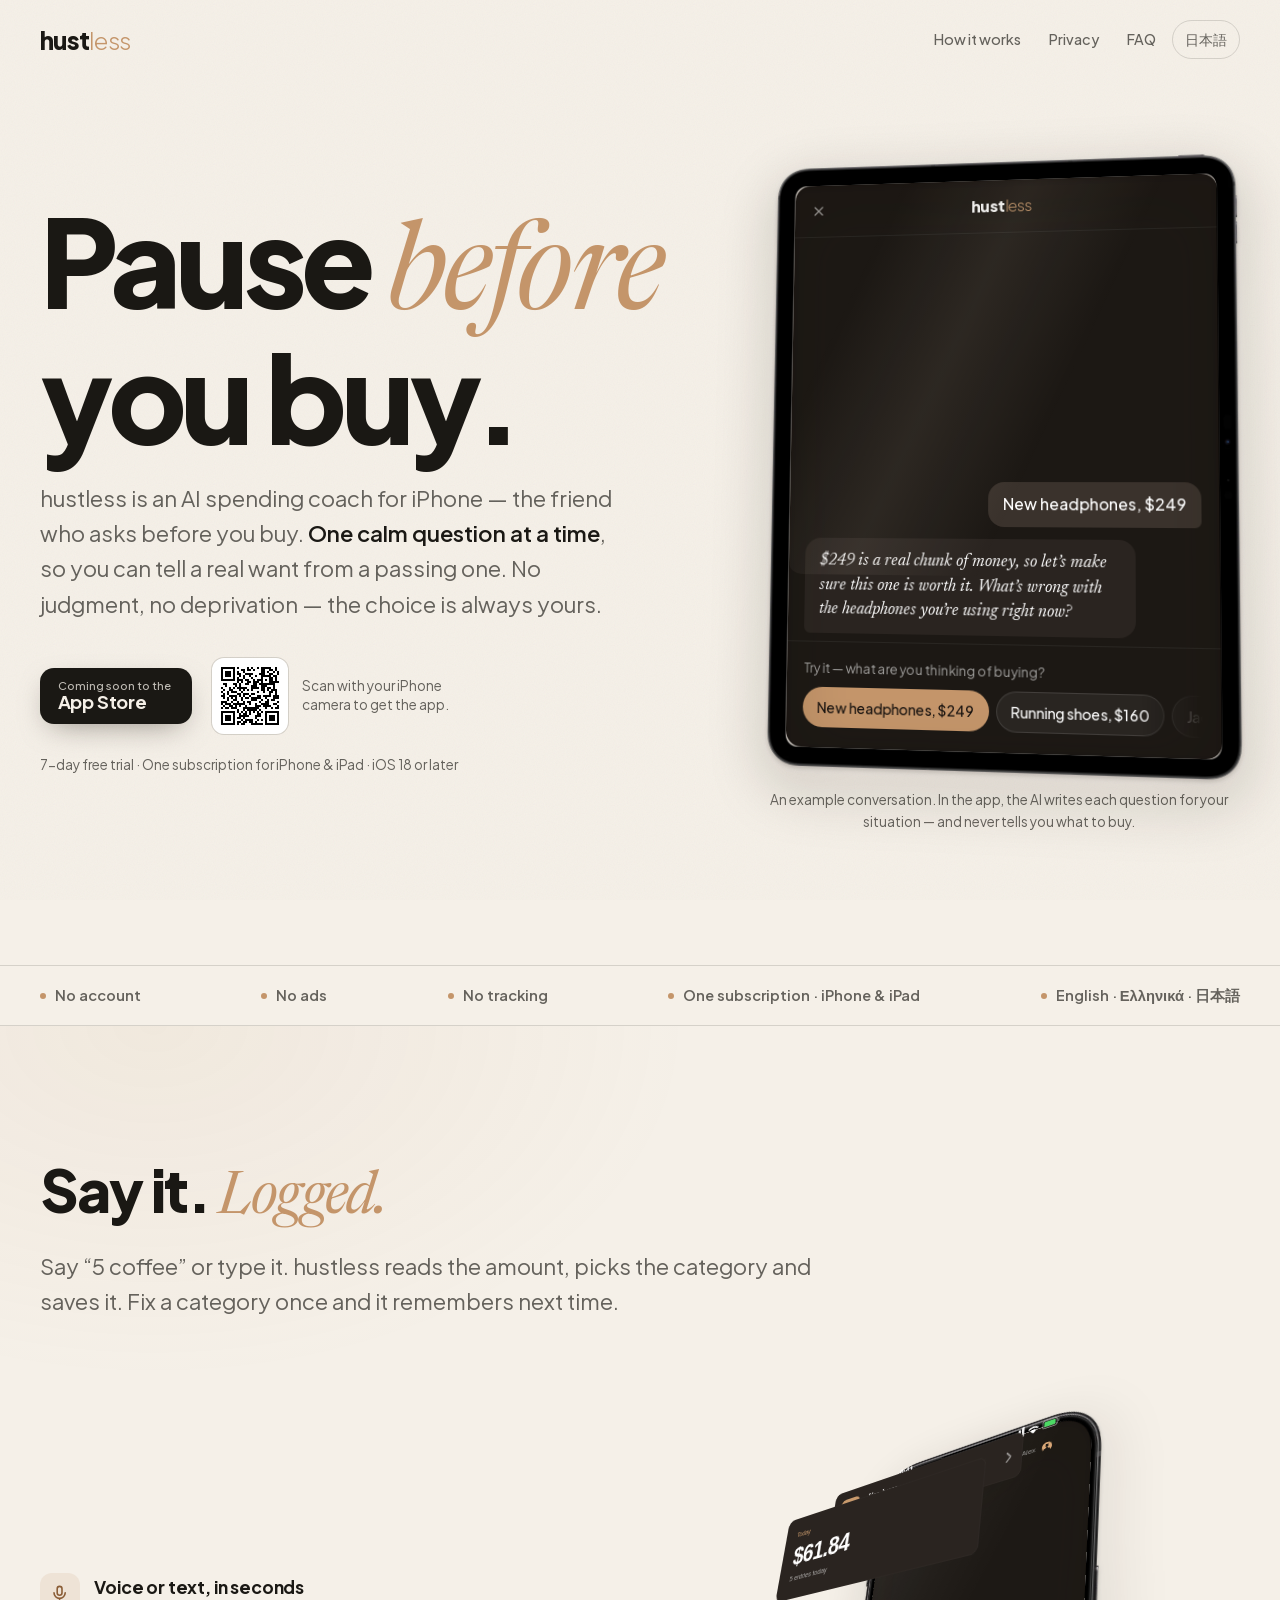
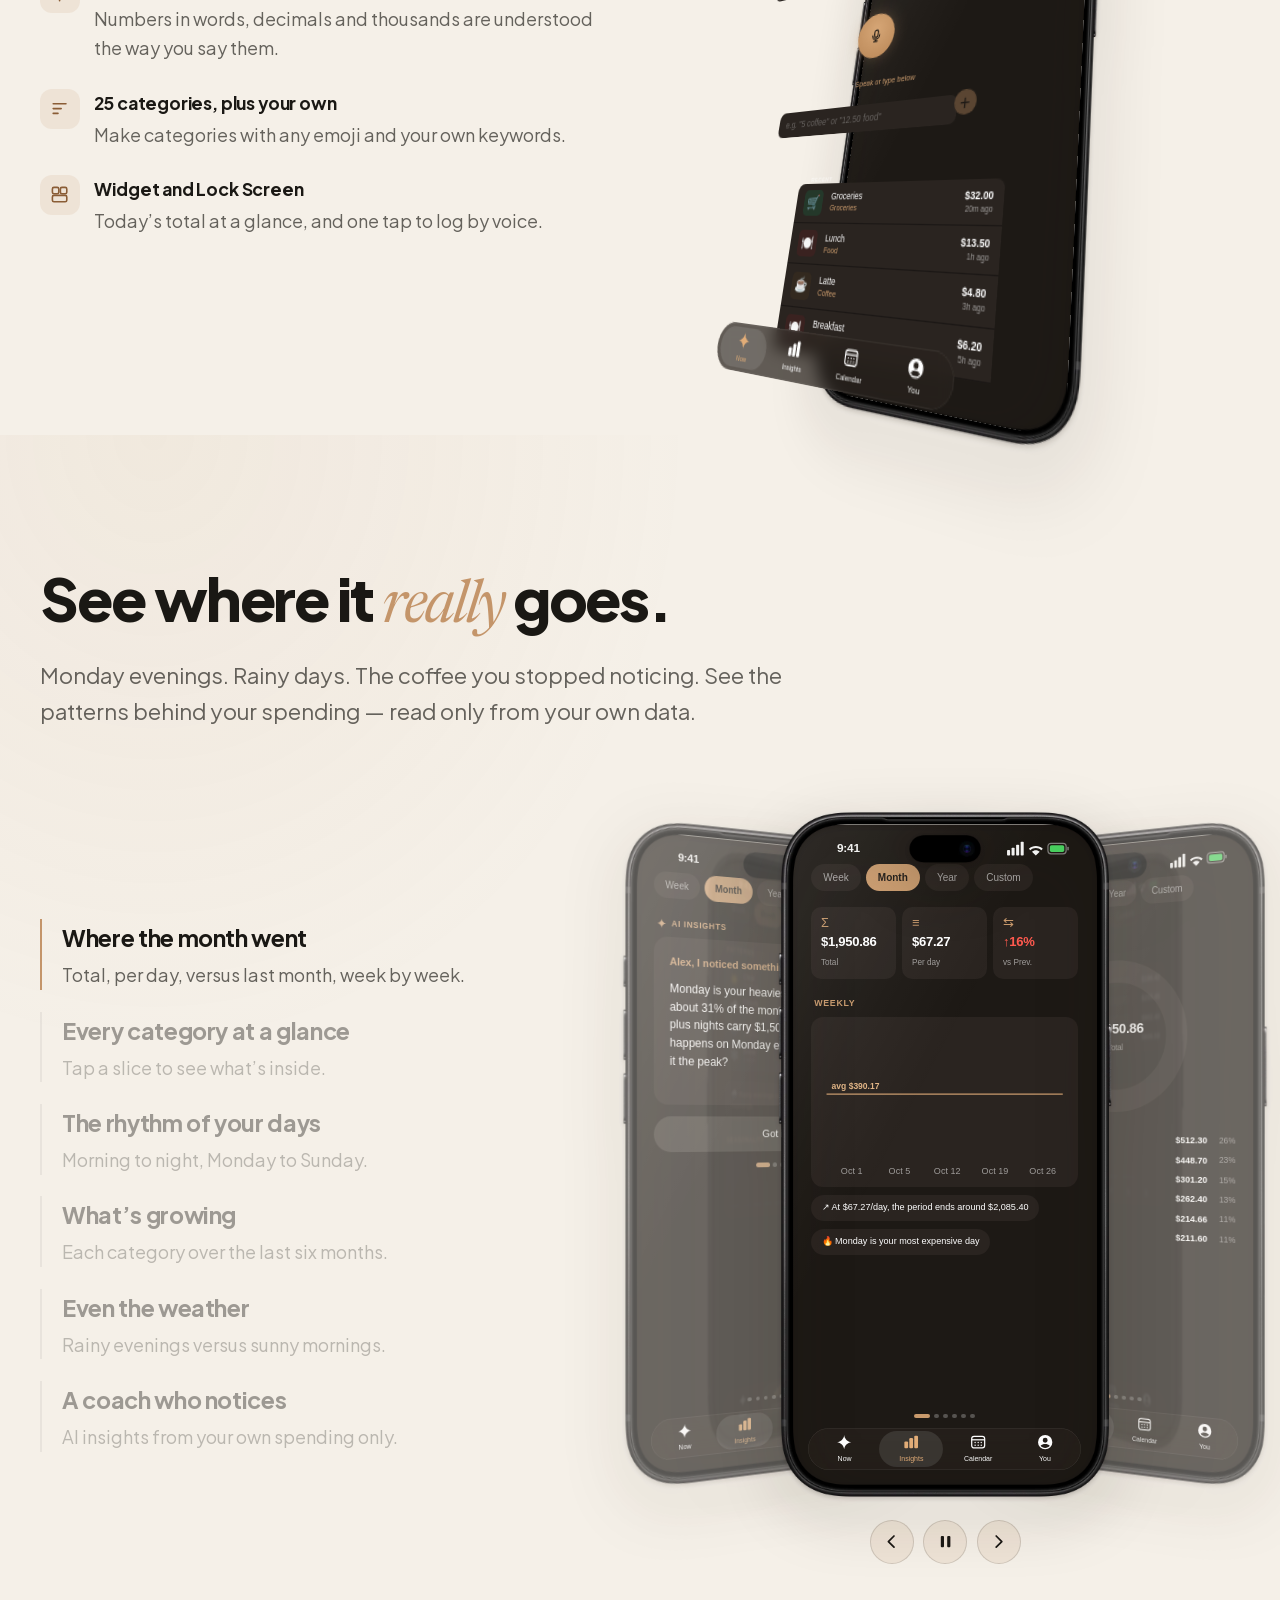
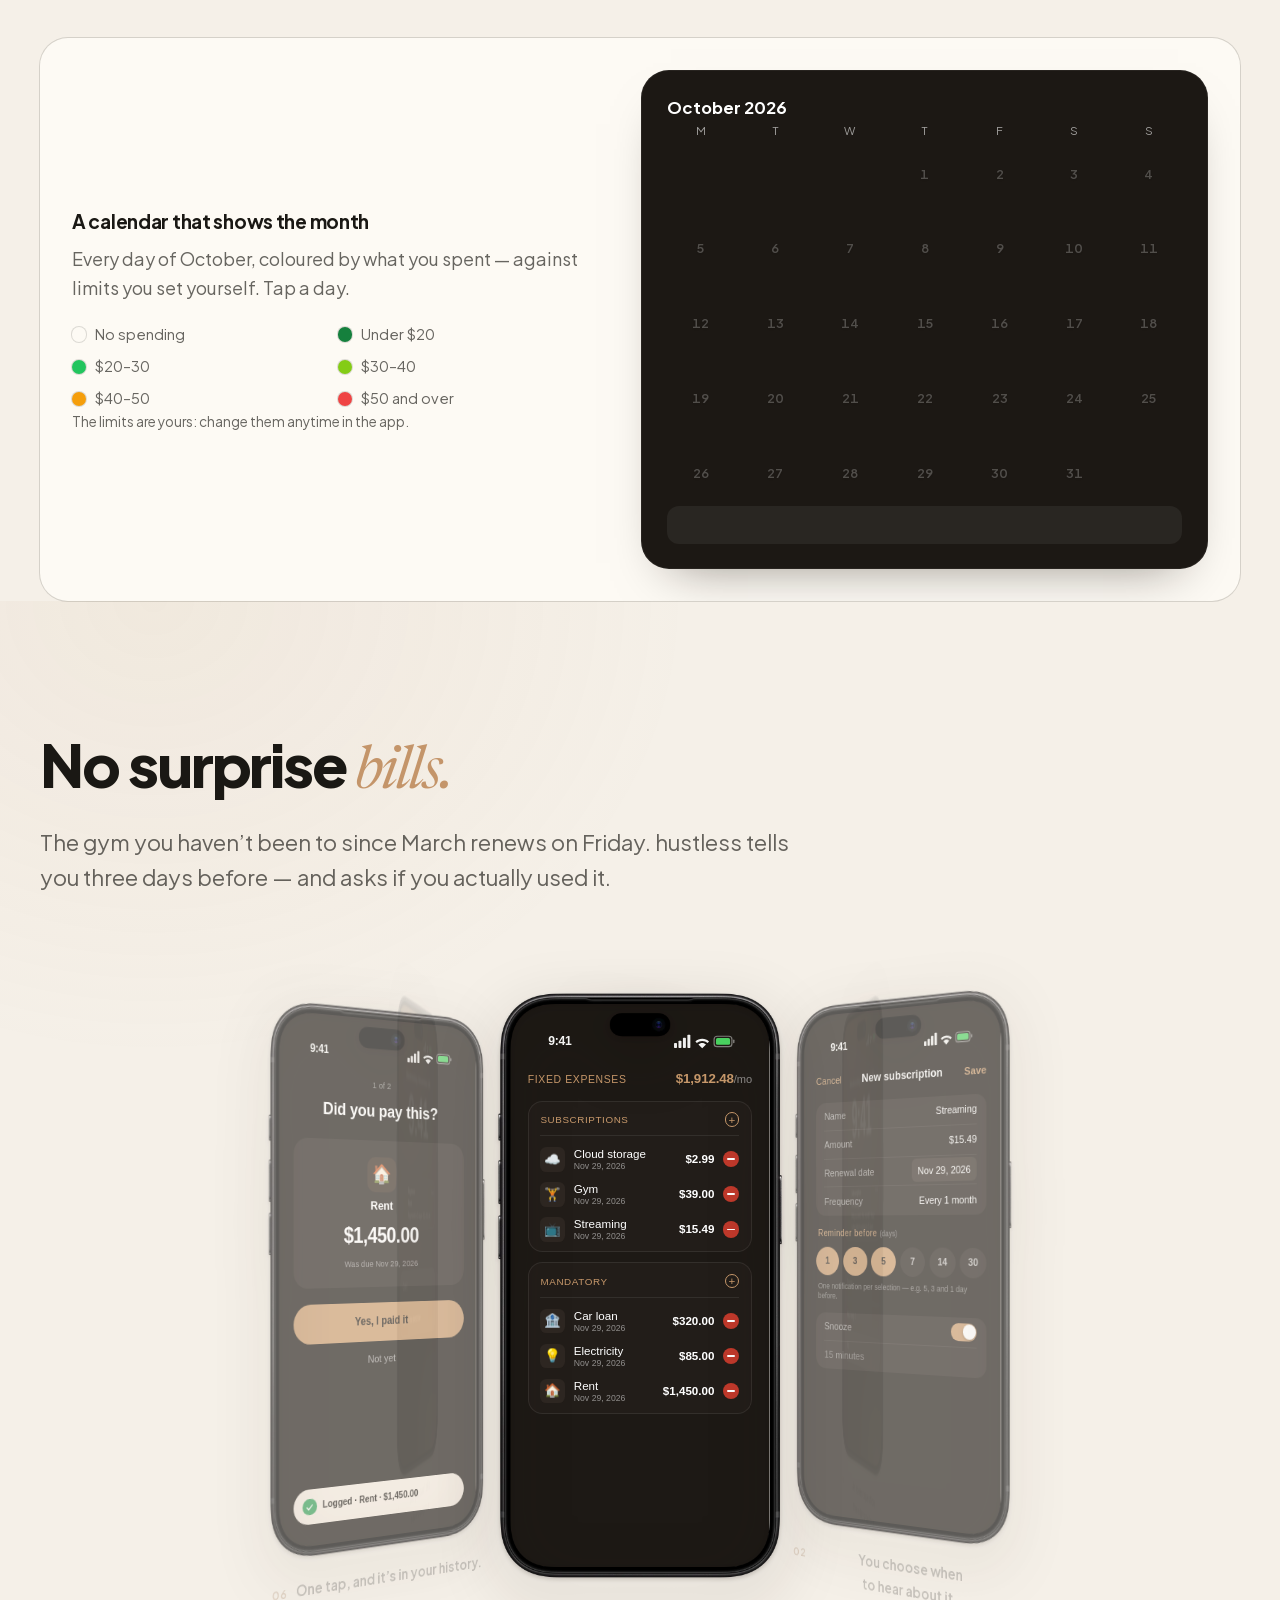
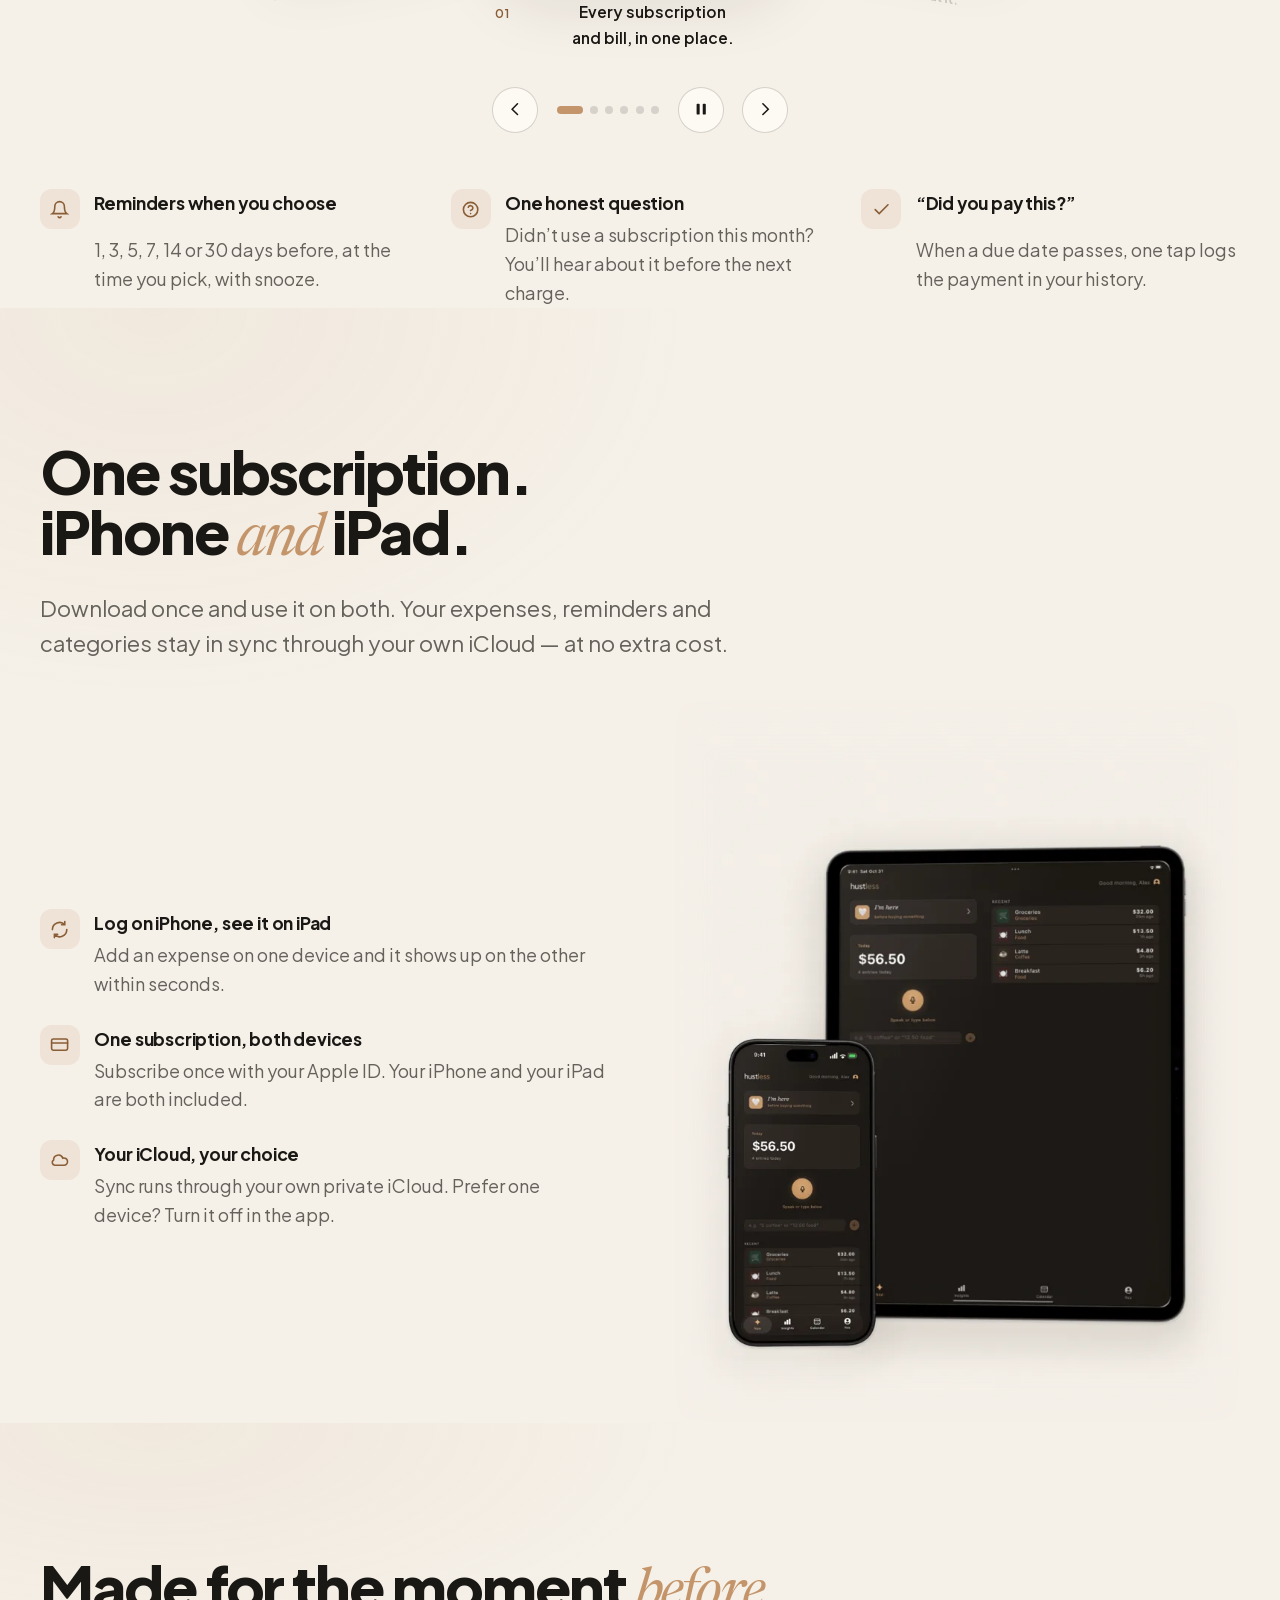
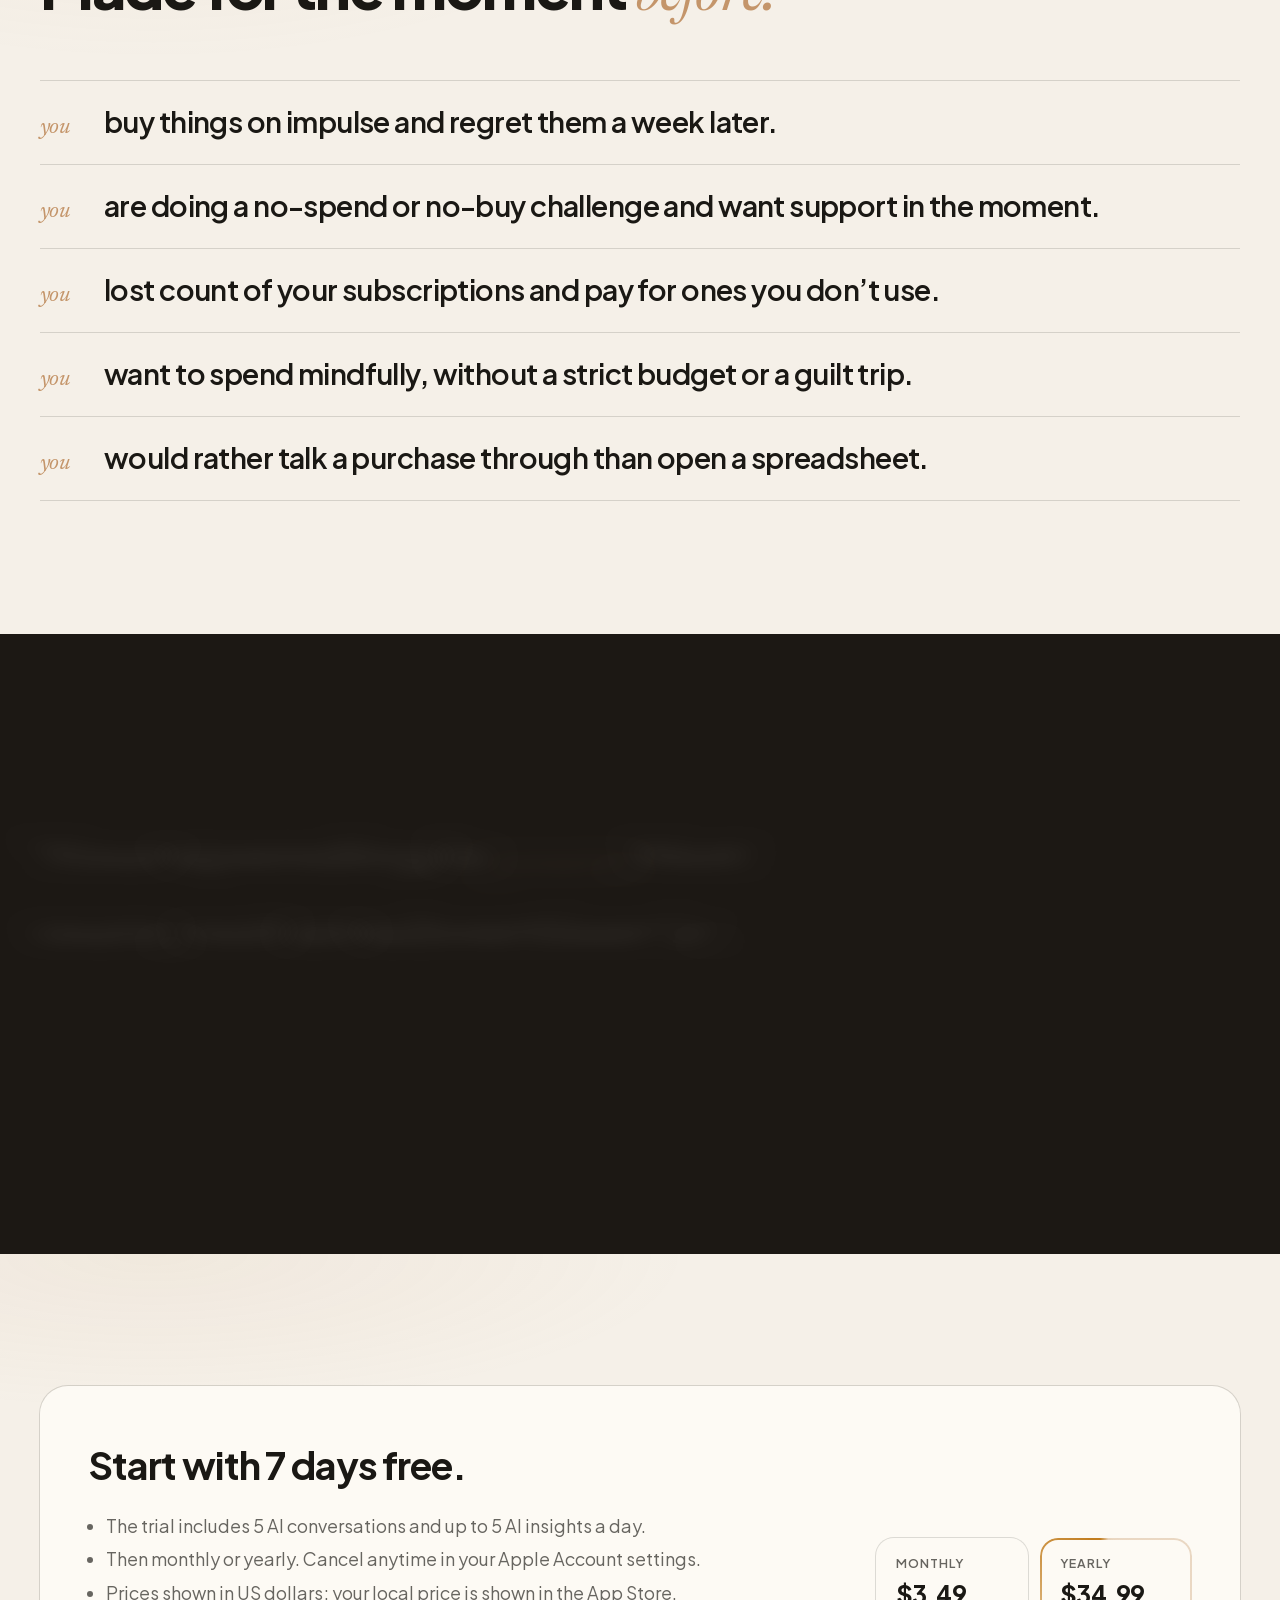
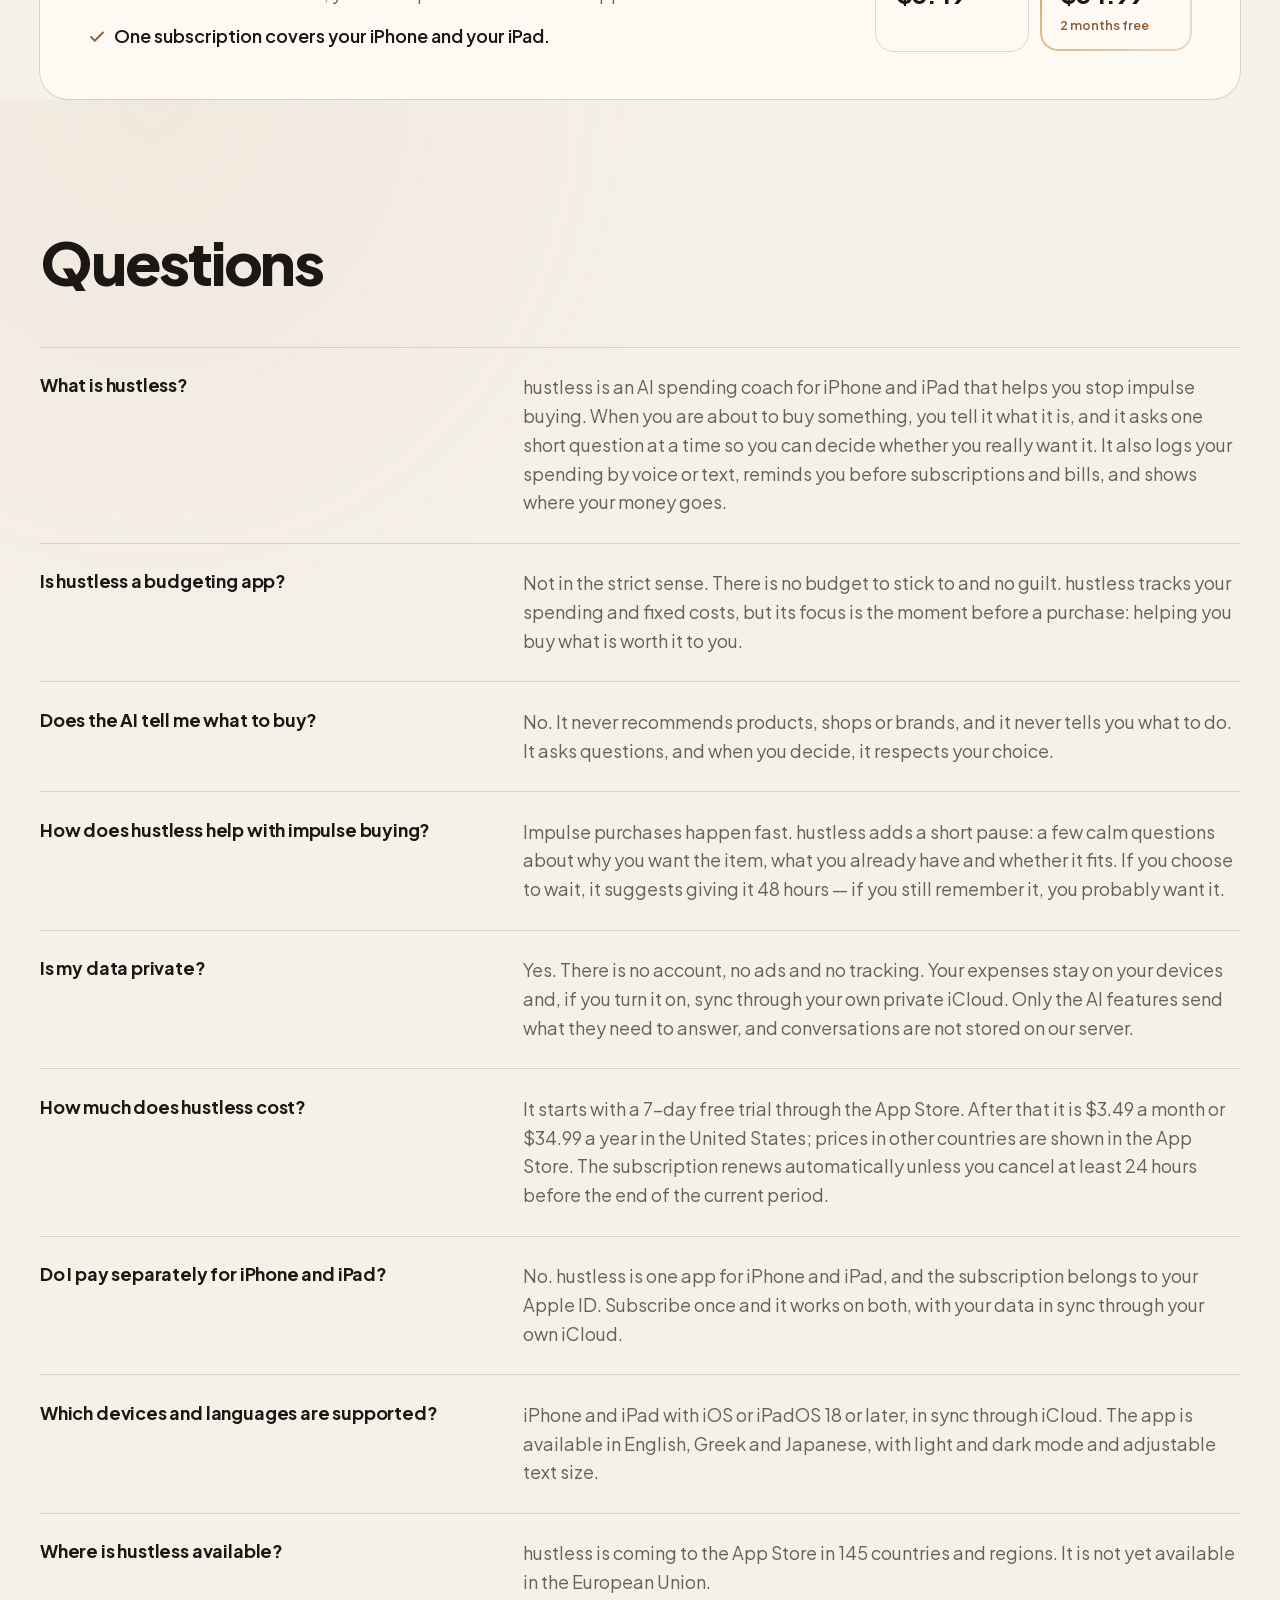
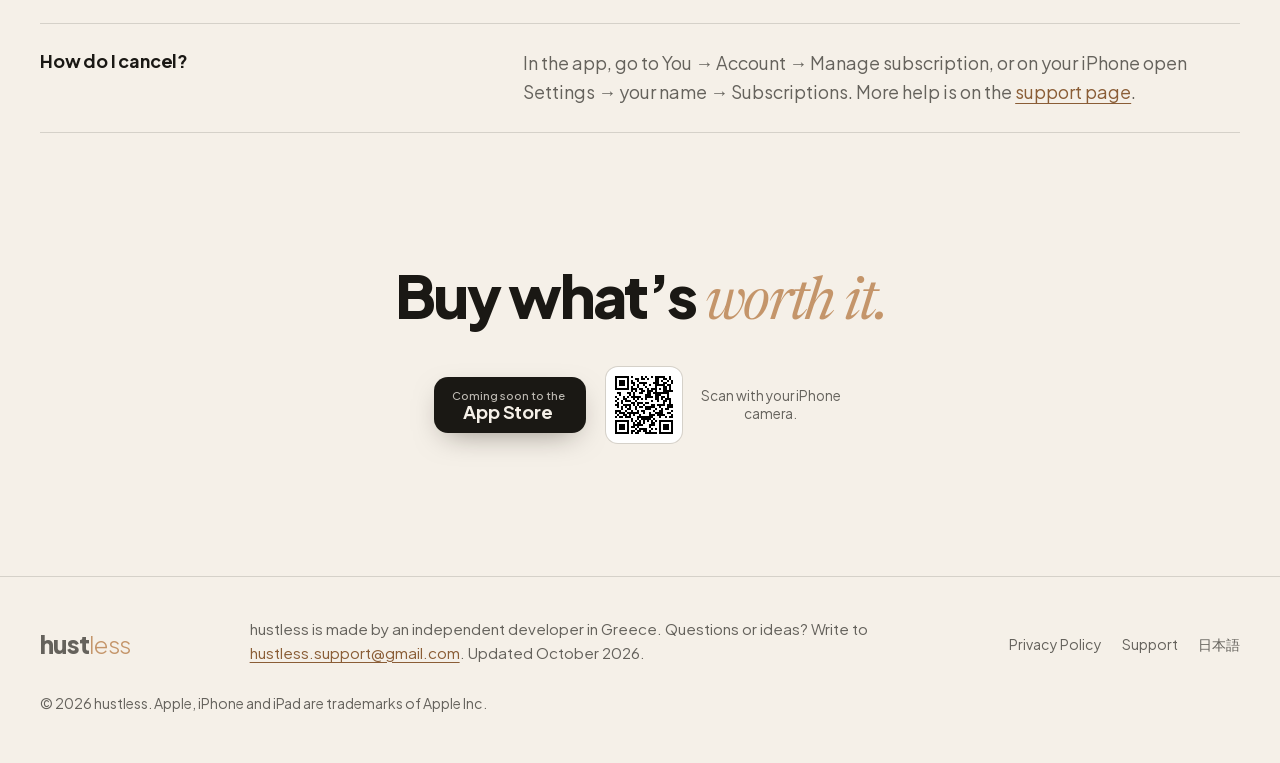
==== commit 0c7cca19: "fix: sync video starts before it scrolls into view on phones The video file now starts downloading 1" ====
--- a/index.html
+++ b/index.html
@@ -34,17 +34,17 @@
 <link rel="icon" href="/favicon-32.png" sizes="32x32" type="image/png">
 <link rel="apple-touch-icon" href="/apple-touch-icon.png">
 <link rel="preload" href="/assets/fonts/jakarta-latin.woff2" as="font" type="font/woff2" crossorigin>
-<link rel="stylesheet" href="/assets/landing.css?v=20261102q">
-<link rel="stylesheet" href="/assets/scenes.css?v=20261102q">
-<link rel="stylesheet" href="/assets/c/c.css?v=20261102q">
-<script src="/assets/early.js?v=20261102q"></script>
-<script src="/assets/demo.js?v=20261102q" defer></script>
-<script src="/assets/live.js?v=20261102q" defer></script>
+<link rel="stylesheet" href="/assets/landing.css?v=20261102s">
+<link rel="stylesheet" href="/assets/scenes.css?v=20261102s">
+<link rel="stylesheet" href="/assets/c/c.css?v=20261102s">
+<script src="/assets/early.js?v=20261102s"></script>
+<script src="/assets/demo.js?v=20261102s" defer></script>
+<script src="/assets/live.js?v=20261102s" defer></script>
 <script src="/assets/vendor/gsap.min.js?v=3.13.0" defer></script>
 <script src="/assets/vendor/ScrollTrigger.min.js?v=3.13.0" defer></script>
-<script src="/assets/scenes.js?v=20261102q" defer></script>
+<script src="/assets/scenes.js?v=20261102s" defer></script>
 <script src="/assets/vendor/lenis.min.js?v=1.1.13" defer></script>
-<script src="/assets/c/c.js?v=20261102q" defer></script>
+<script src="/assets/c/c.js?v=20261102s" defer></script>
 
 <script type="application/ld+json">
 {
@@ -785,7 +785,7 @@
           </li>
         </ul>
         <div class="devices-video" role="img" aria-label="An iPad and an iPhone showing hustless. A latte added on the iPhone appears on the iPad a moment later. Deleted on the iPad, it disappears from the iPhone too.">
-          <video muted loop playsinline preload="none" poster="/assets/video/sync-en-light.webp" data-poster-light="/assets/video/sync-en-light.webp" data-poster-dark="/assets/video/sync-en-dark.webp" data-light="/assets/video/sync-en-light.mp4?v=20261102q" data-dark="/assets/video/sync-en-dark.mp4?v=20261102q" aria-hidden="true" tabindex="-1" disablepictureinpicture></video>
+          <video muted loop playsinline preload="none" poster="/assets/video/sync-en-light.webp" data-poster-light="/assets/video/sync-en-light.webp" data-poster-dark="/assets/video/sync-en-dark.webp" data-light="/assets/video/sync-en-light.mp4?v=20261102s" data-dark="/assets/video/sync-en-dark.mp4?v=20261102s" data-play="Play the animation" aria-hidden="true" tabindex="-1" disablepictureinpicture></video>
         </div>
         </div>
       </div>
--- a/assets/c/c.css
+++ b/assets/c/c.css
@@ -335,3 +335,14 @@
 /* the privacy manifesto no longer pins the page, so it needs no full-screen stage */
 .manifesto { min-height: 0; }
 .rail.is-ring .rc[data-clone] { display: none; }
+
+/* when a phone refuses to autoplay the video, a tap starts it */
+.devices-video { position: relative; }
+.video-play {
+  position: absolute; left: 50%; top: 50%; translate: -50% -50%; width: 4.25rem; height: 4.25rem; border-radius: 50%; border: 0; padding: 0;
+  display: grid; place-items: center; cursor: pointer; color: #1d1915; background: var(--accent);
+  box-shadow: 0 0 0 6px rgba(196, 149, 106, 0.25), 0 12px 30px -8px rgba(0, 0, 0, 0.5);
+}
+.video-play[hidden] { display: none; }
+.video-play svg { width: 1.8rem; height: 1.8rem; margin-left: 0.15rem; }
+.video-play:focus-visible { outline: 2px solid var(--accent-ink); outline-offset: 3px; }
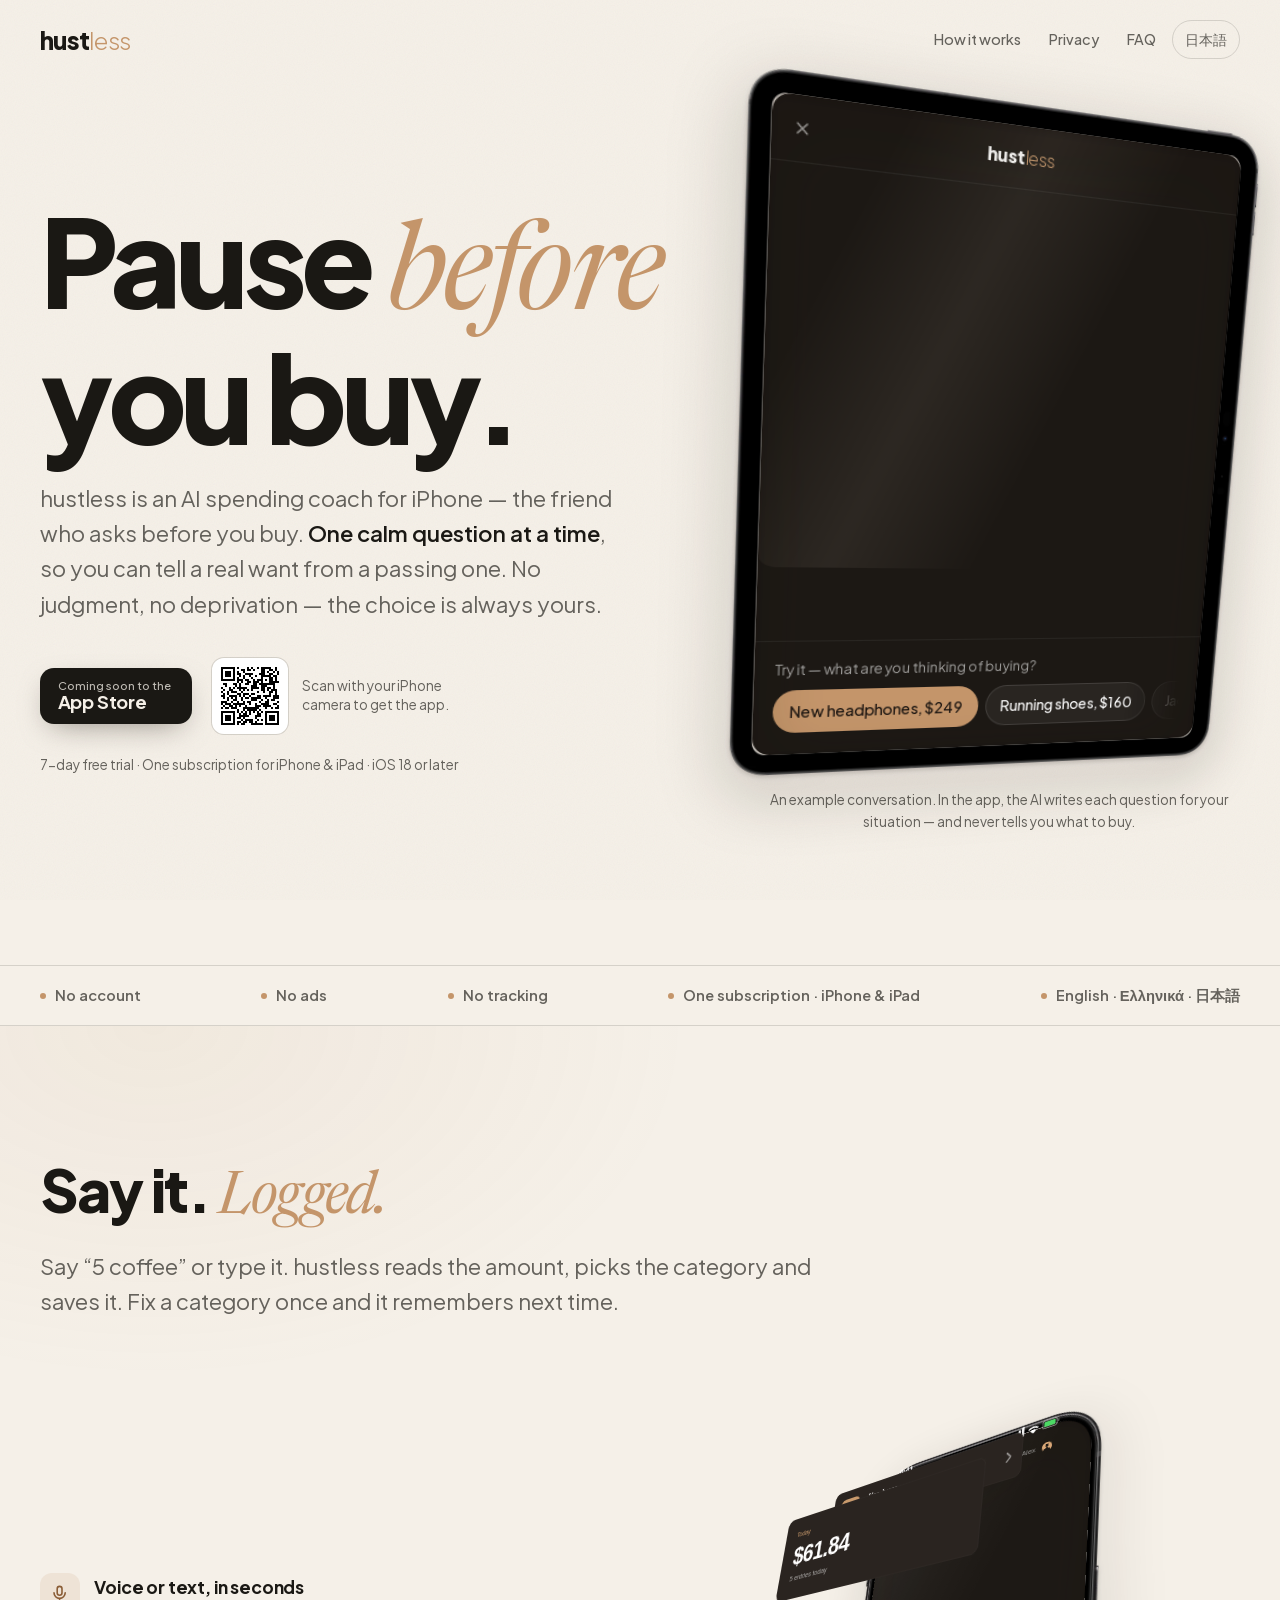
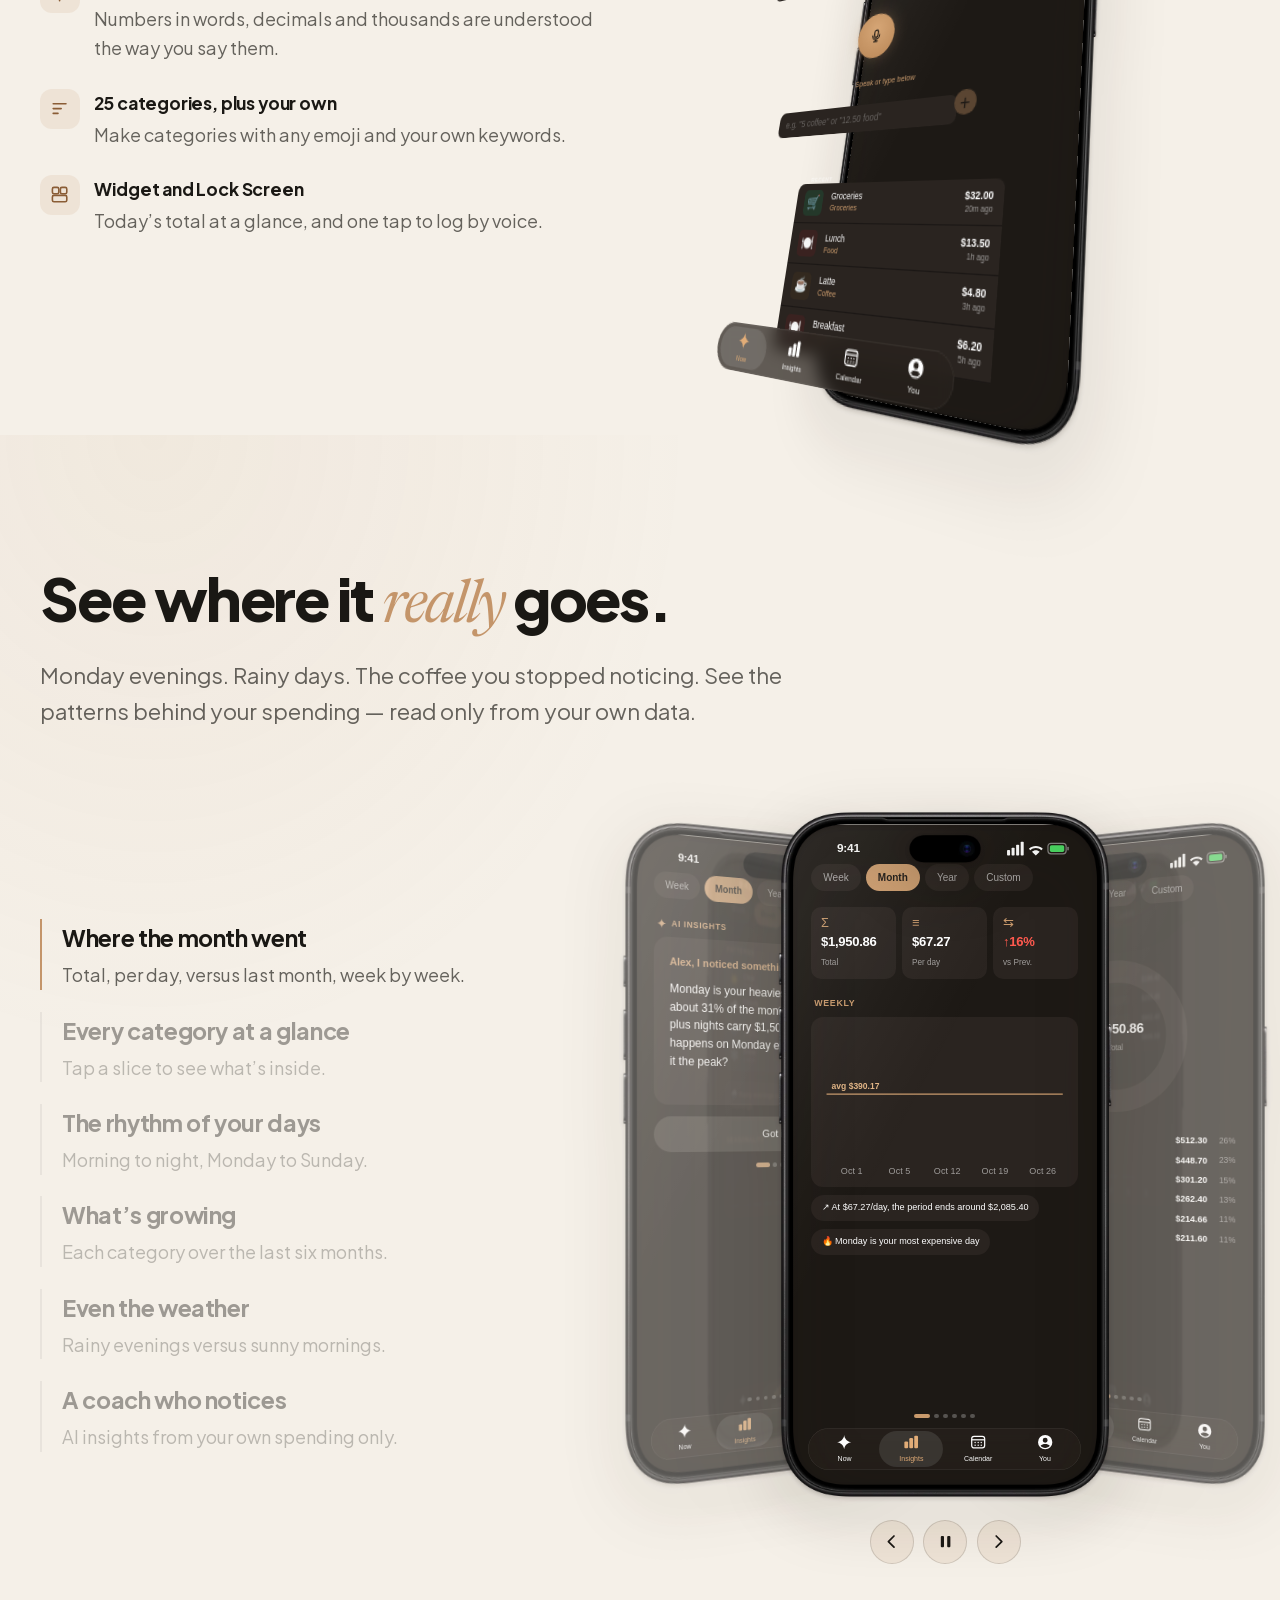
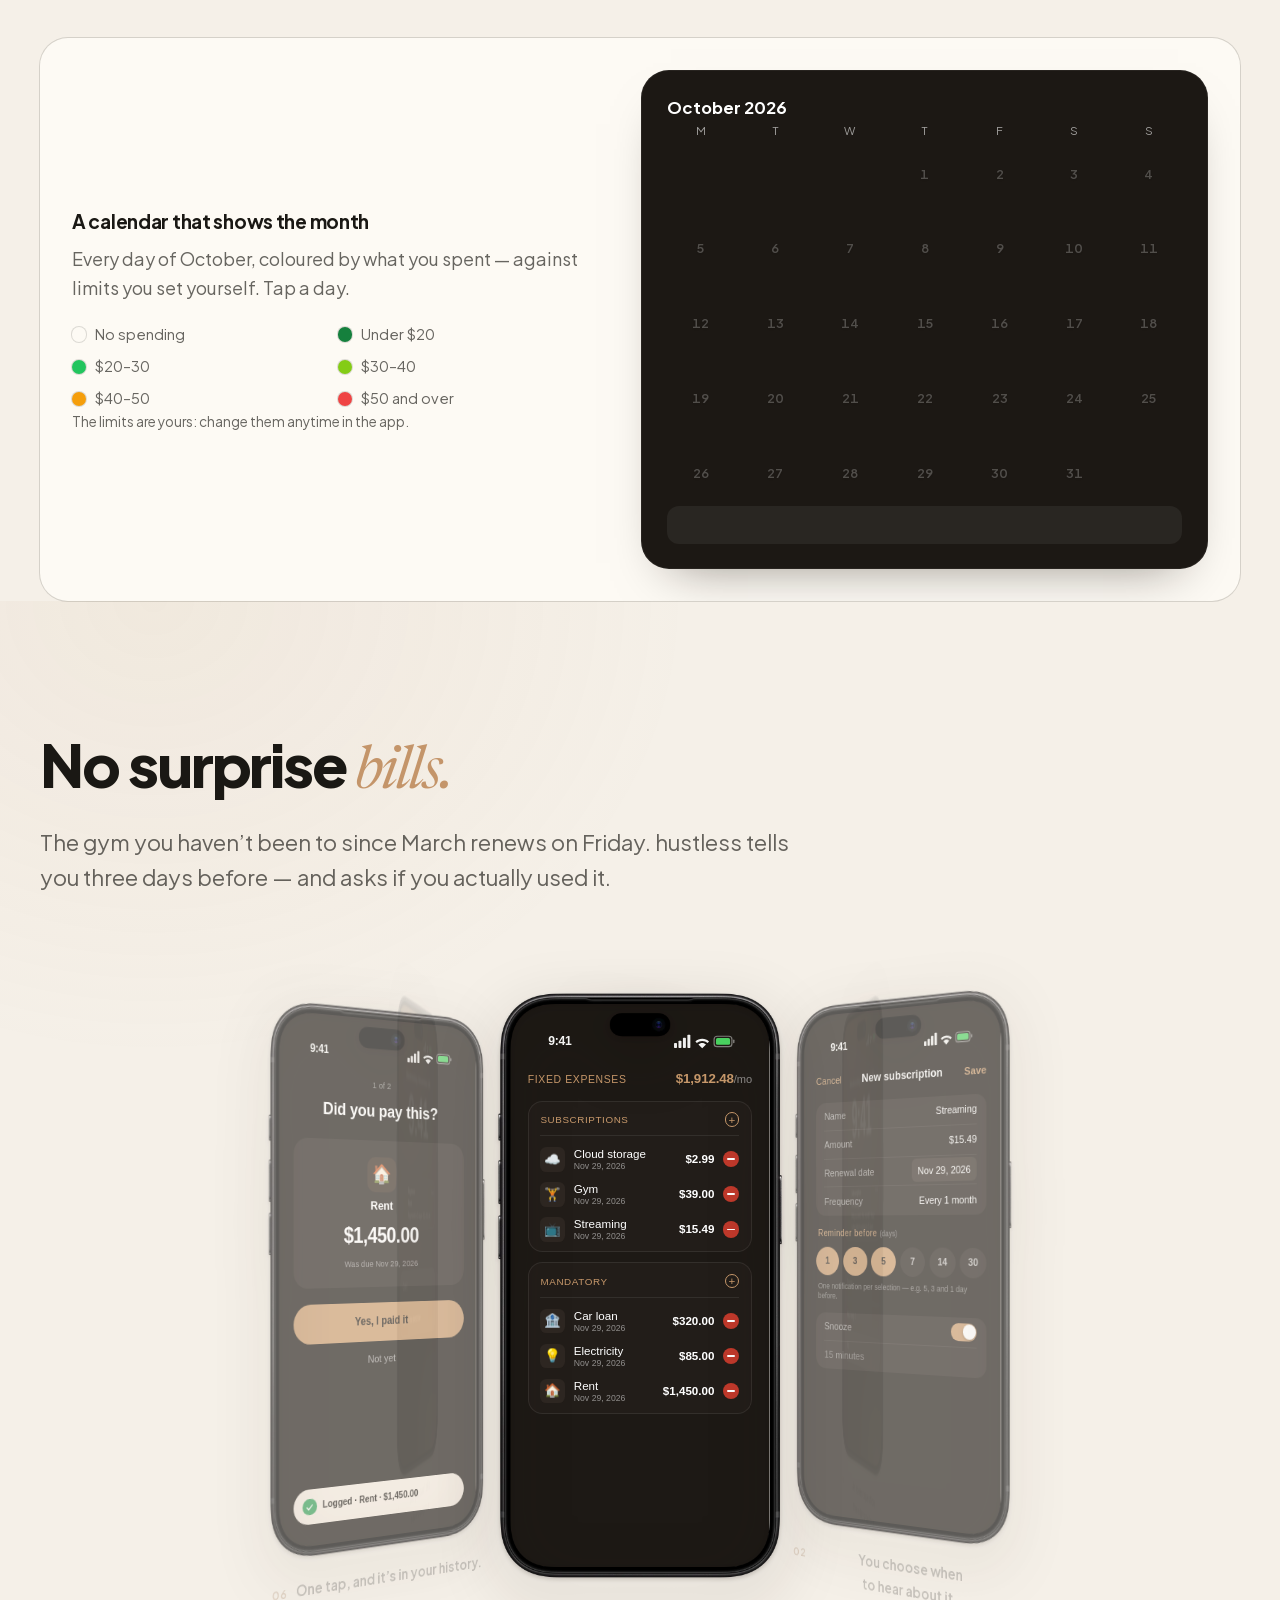
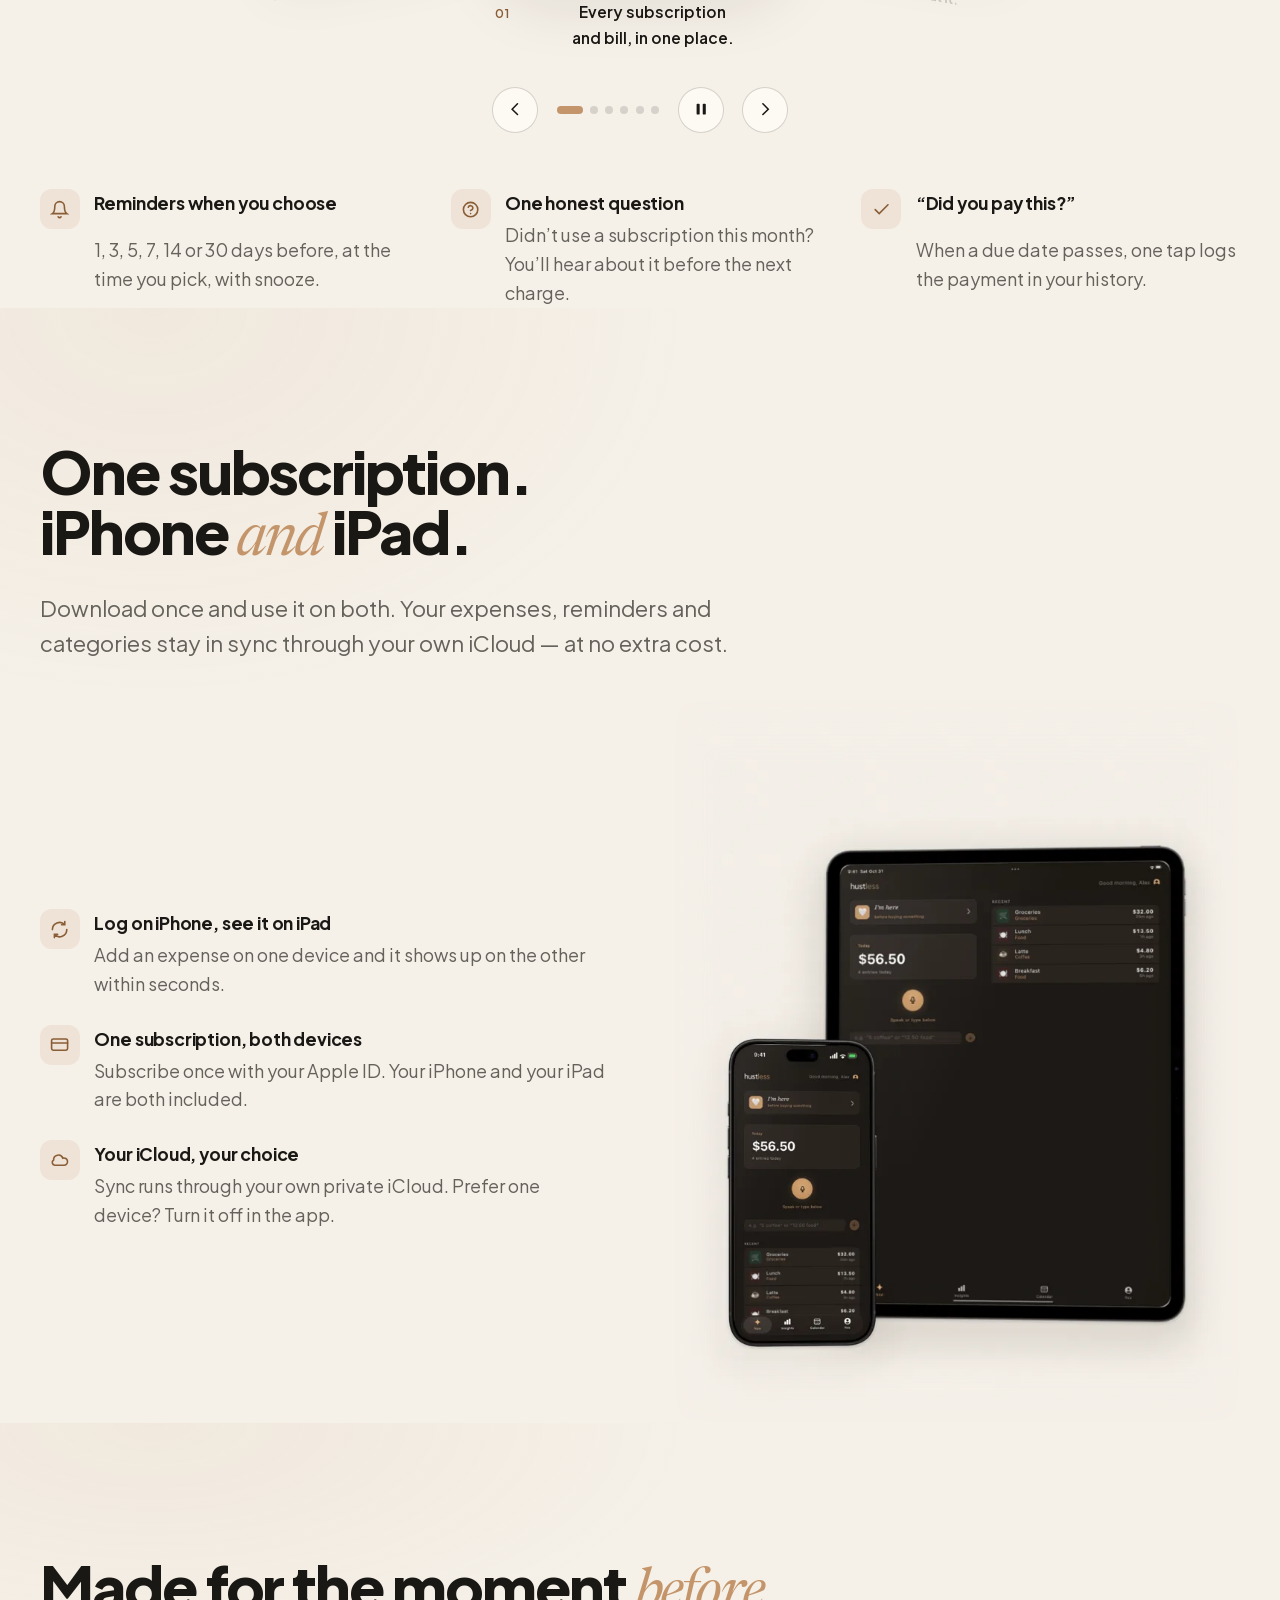
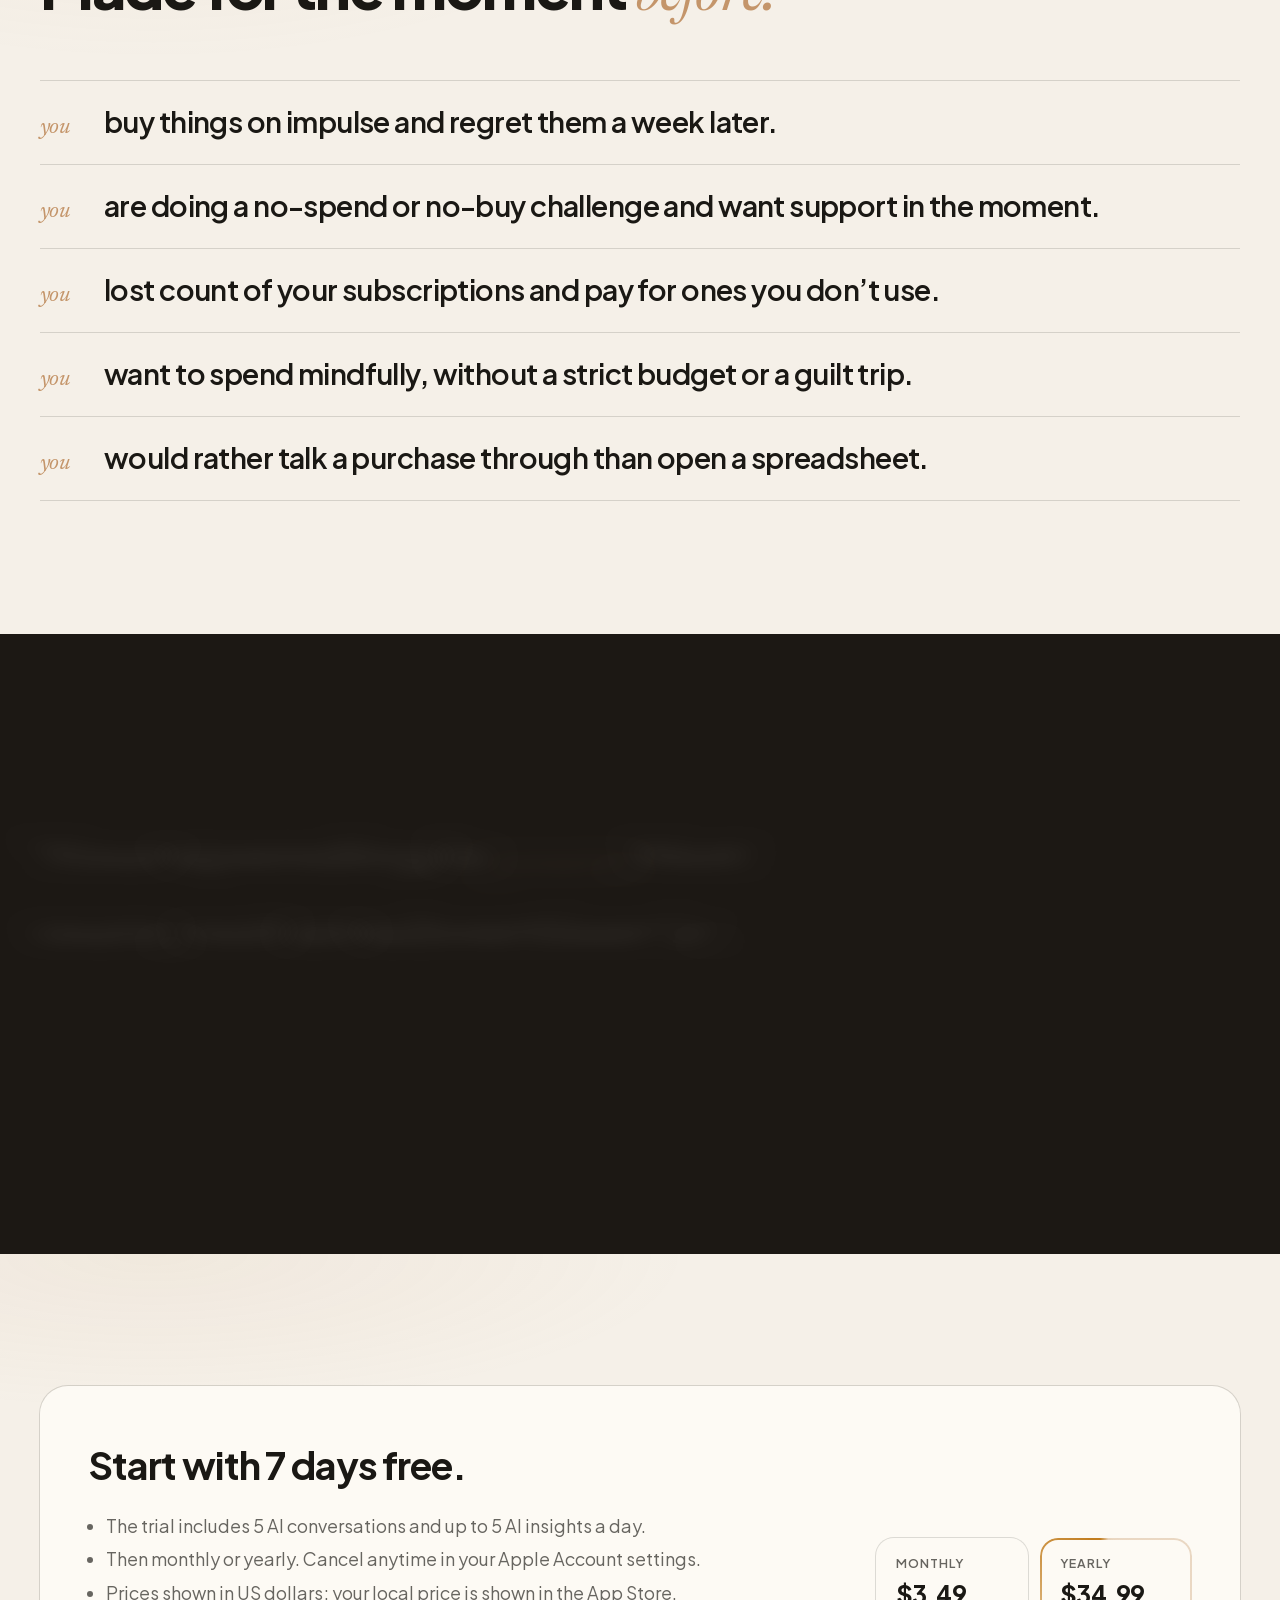
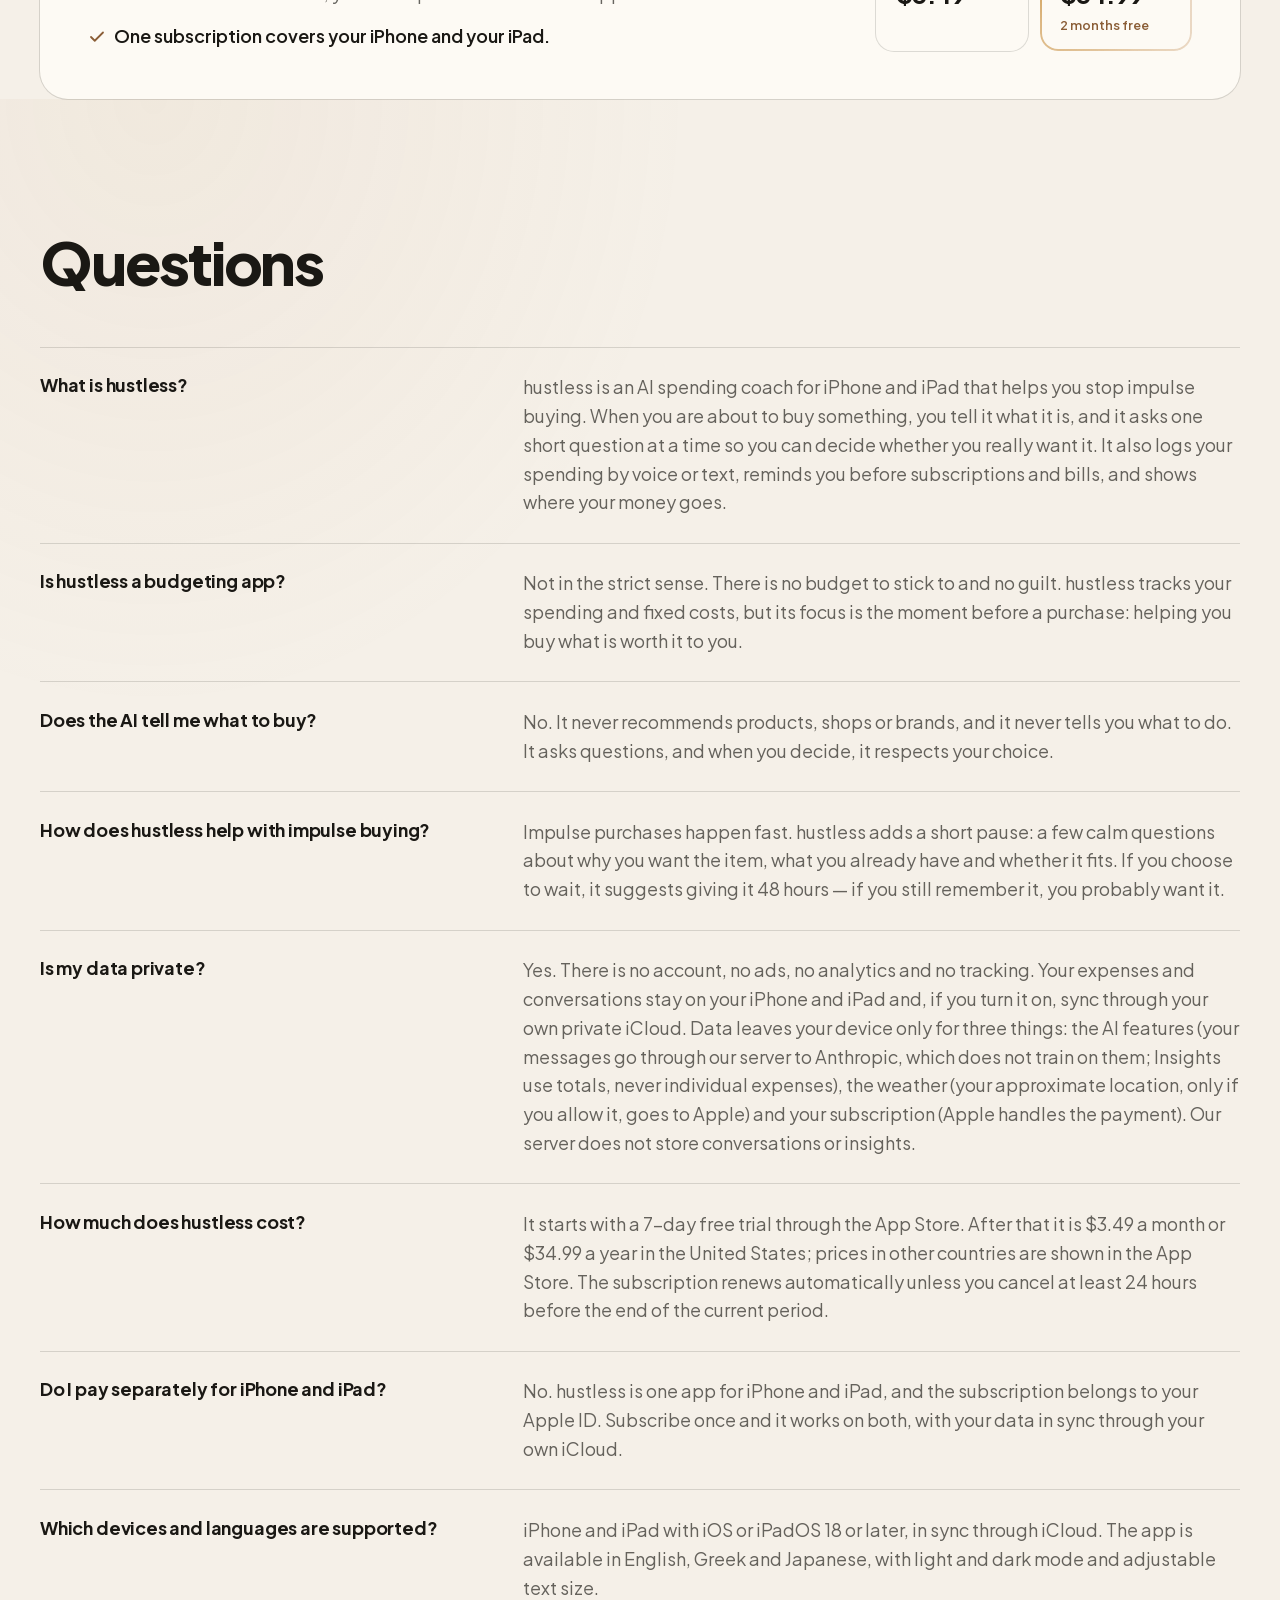
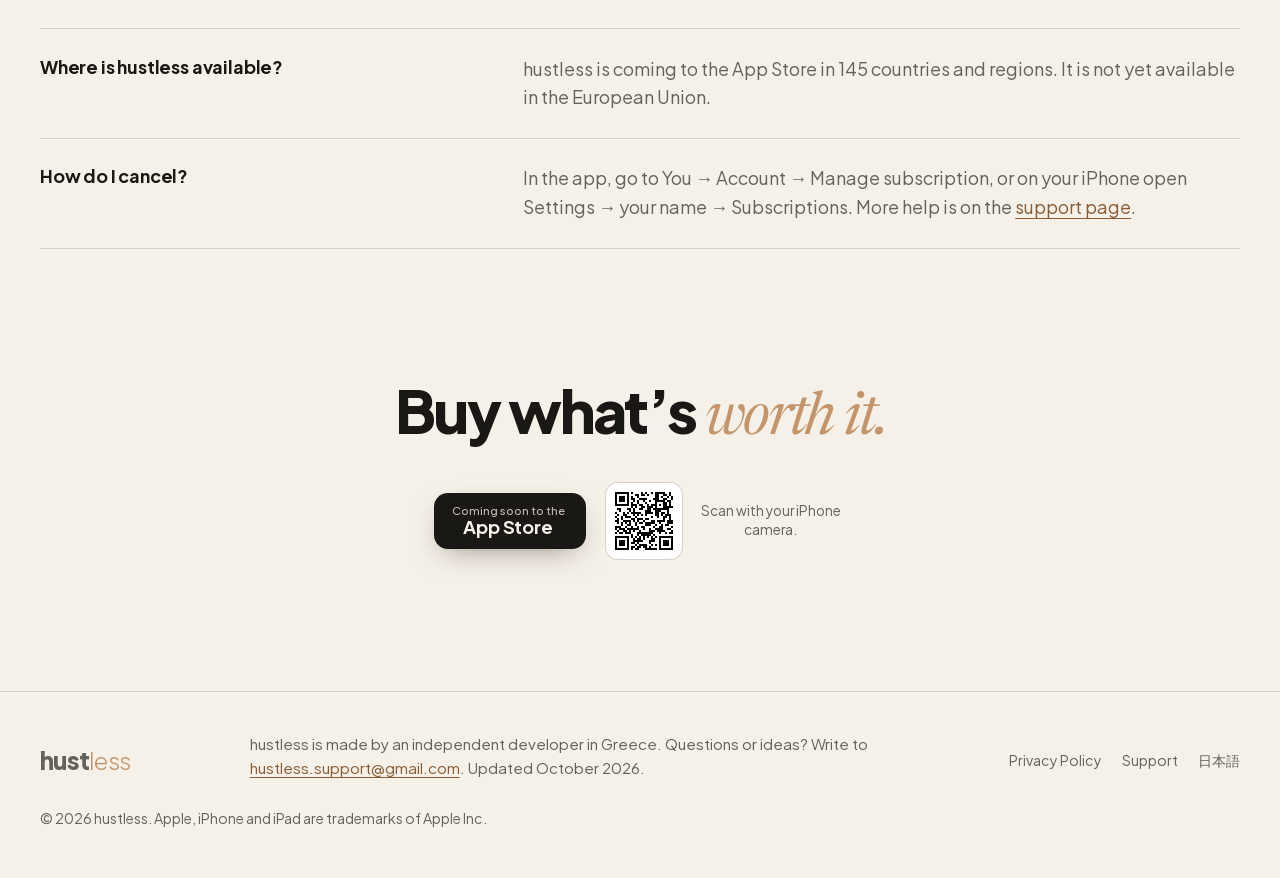
==== commit 055566ba: "docs: align privacy claims on the site with the privacy policy The FAQ answer, its structured data, " ====
--- a/index.html
+++ b/index.html
@@ -34,17 +34,17 @@
 <link rel="icon" href="/favicon-32.png" sizes="32x32" type="image/png">
 <link rel="apple-touch-icon" href="/apple-touch-icon.png">
 <link rel="preload" href="/assets/fonts/jakarta-latin.woff2" as="font" type="font/woff2" crossorigin>
-<link rel="stylesheet" href="/assets/landing.css?v=20261102s">
-<link rel="stylesheet" href="/assets/scenes.css?v=20261102s">
-<link rel="stylesheet" href="/assets/c/c.css?v=20261102s">
-<script src="/assets/early.js?v=20261102s"></script>
-<script src="/assets/demo.js?v=20261102s" defer></script>
-<script src="/assets/live.js?v=20261102s" defer></script>
+<link rel="stylesheet" href="/assets/landing.css?v=20261102t">
+<link rel="stylesheet" href="/assets/scenes.css?v=20261102t">
+<link rel="stylesheet" href="/assets/c/c.css?v=20261102t">
+<script src="/assets/early.js?v=20261102t"></script>
+<script src="/assets/demo.js?v=20261102t" defer></script>
+<script src="/assets/live.js?v=20261102t" defer></script>
 <script src="/assets/vendor/gsap.min.js?v=3.13.0" defer></script>
 <script src="/assets/vendor/ScrollTrigger.min.js?v=3.13.0" defer></script>
-<script src="/assets/scenes.js?v=20261102s" defer></script>
+<script src="/assets/scenes.js?v=20261102t" defer></script>
 <script src="/assets/vendor/lenis.min.js?v=1.1.13" defer></script>
-<script src="/assets/c/c.js?v=20261102s" defer></script>
+<script src="/assets/c/c.js?v=20261102t" defer></script>
 
 <script type="application/ld+json">
 {
@@ -66,7 +66,7 @@
         "@id": "https://hustless-app.github.io/#org"
       },
       "datePublished": "2026-10-31",
-      "dateModified": "2026-10-31",
+      "dateModified": "2026-11-02",
       "primaryImageOfPage": {
         "@type": "ImageObject",
         "url": "https://hustless-app.github.io/og.png",
@@ -154,7 +154,7 @@
         "https://hustless-app.github.io/assets/img/ipad-en-insights-1120.webp"
       ],
       "image": "https://hustless-app.github.io/og.png",
-      "dateModified": "2026-10-31"
+      "dateModified": "2026-11-02"
     },
     {
       "@type": "FAQPage",
@@ -190,7 +190,7 @@
           "name": "Is my data private?",
           "acceptedAnswer": {
             "@type": "Answer",
-            "text": "Yes. There is no account, no ads and no tracking. Expenses stay on your devices and can sync through your own private iCloud. Only the AI features send what they need to answer, and conversations are not stored on the server."
+            "text": "Yes. There is no account, no ads, no analytics and no tracking. Your expenses and conversations stay on your iPhone and iPad and, if you turn it on, sync through your own private iCloud. Data leaves your device only for three things: the AI features (your messages go through our server to Anthropic, which does not train on them; Insights use totals, never individual expenses), the weather (your approximate location, only if you allow it, goes to Apple) and your subscription (Apple handles the payment). Our server does not store conversations or insights."
           }
         },
         {
@@ -785,7 +785,7 @@
           </li>
         </ul>
         <div class="devices-video" role="img" aria-label="An iPad and an iPhone showing hustless. A latte added on the iPhone appears on the iPad a moment later. Deleted on the iPad, it disappears from the iPhone too.">
-          <video muted loop playsinline preload="none" poster="/assets/video/sync-en-light.webp" data-poster-light="/assets/video/sync-en-light.webp" data-poster-dark="/assets/video/sync-en-dark.webp" data-light="/assets/video/sync-en-light.mp4?v=20261102s" data-dark="/assets/video/sync-en-dark.mp4?v=20261102s" data-play="Play the animation" aria-hidden="true" tabindex="-1" disablepictureinpicture></video>
+          <video muted loop playsinline preload="none" poster="/assets/video/sync-en-light.webp" data-poster-light="/assets/video/sync-en-light.webp" data-poster-dark="/assets/video/sync-en-dark.webp" data-light="/assets/video/sync-en-light.mp4?v=20261102t" data-dark="/assets/video/sync-en-dark.mp4?v=20261102t" data-play="Play the animation" aria-hidden="true" tabindex="-1" disablepictureinpicture></video>
         </div>
         </div>
       </div>
@@ -815,7 +815,7 @@
       <div class="cols">
         <p><b>No account, no ads, no tracking.</b>Open the app and start. Nothing to sign up for.</p>
         <p><b>Stays on your devices.</b>Your expenses live on your iPhone and iPad, and sync only through your own iCloud — if you want.</p>
-        <p><b>AI sees only what it needs.</b>Conversations are not stored on our server. Read the <a href="/privacy.html">privacy policy</a>.</p>
+        <p><b>AI sees only what it needs.</b>Insights use totals, never single expenses. Conversations are not stored on our server. Read the <a href="/privacy.html">privacy policy</a>.</p>
       </div>
     </div>
   </section>
@@ -864,7 +864,7 @@
         </article>
         <article class="qa">
           <h3>Is my data private?</h3>
-          <p>Yes. There is no account, no ads and no tracking. Your expenses stay on your devices and, if you turn it on, sync through your own private iCloud. Only the AI features send what they need to answer, and conversations are not stored on our server.</p>
+          <p>Yes. There is no account, no ads, no analytics and no tracking. Your expenses and conversations stay on your iPhone and iPad and, if you turn it on, sync through your own private iCloud. Data leaves your device only for three things: the AI features (your messages go through our server to Anthropic, which does not train on them; Insights use totals, never individual expenses), the weather (your approximate location, only if you allow it, goes to Apple) and your subscription (Apple handles the payment). Our server does not store conversations or insights.</p>
         </article>
         <article class="qa">
           <h3>How much does hustless cost?</h3>
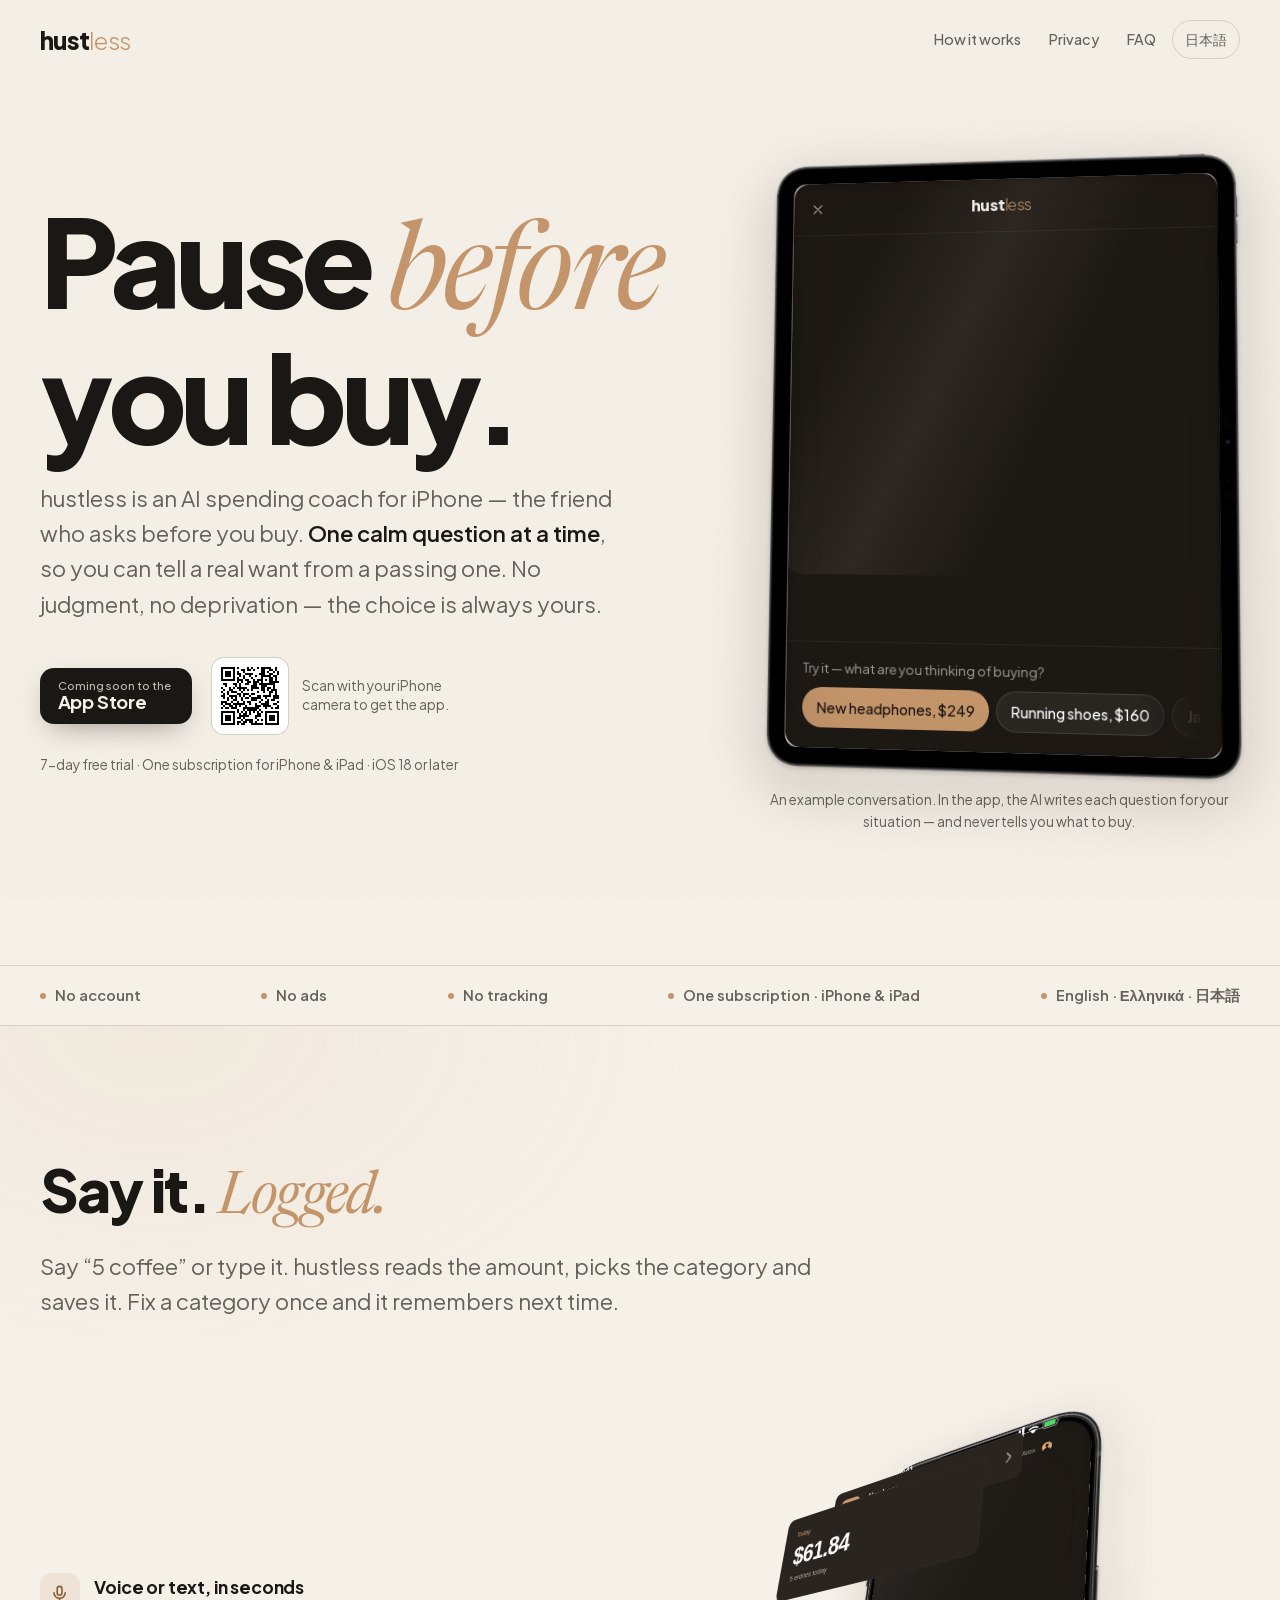
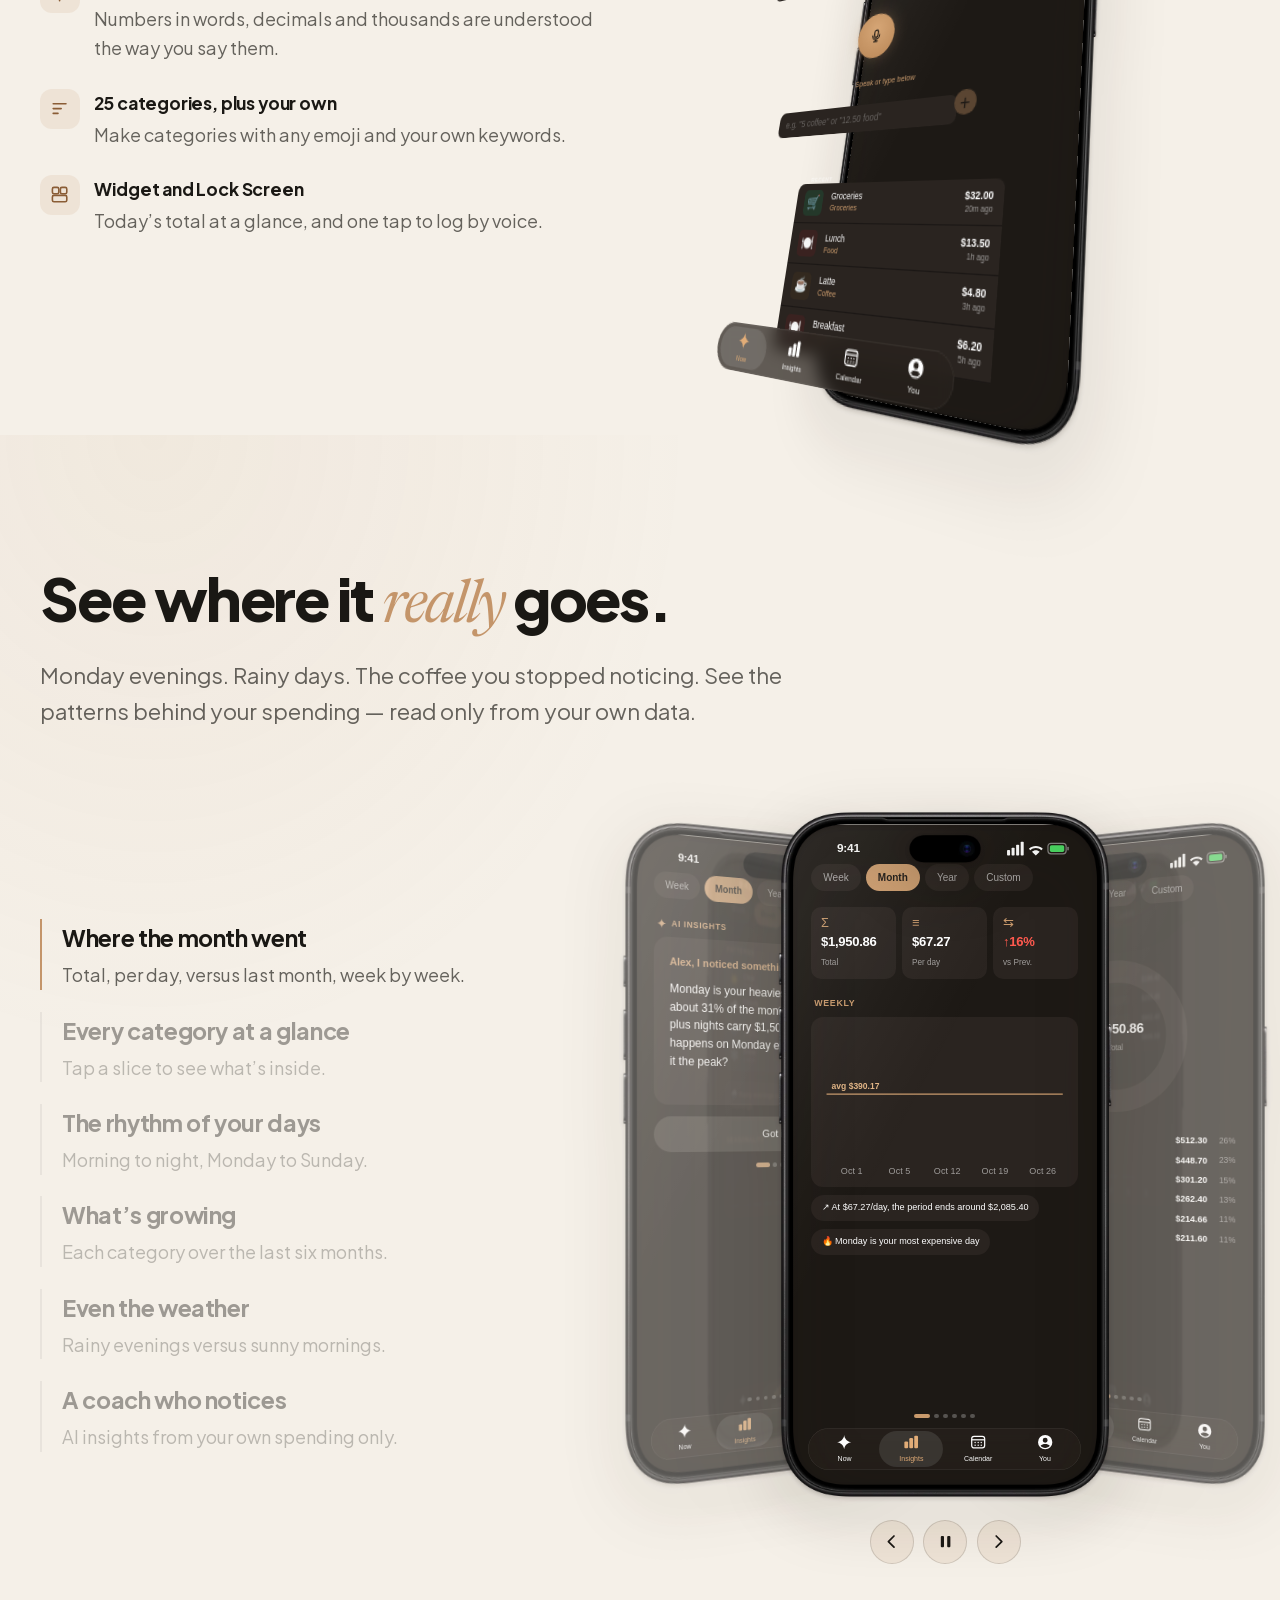
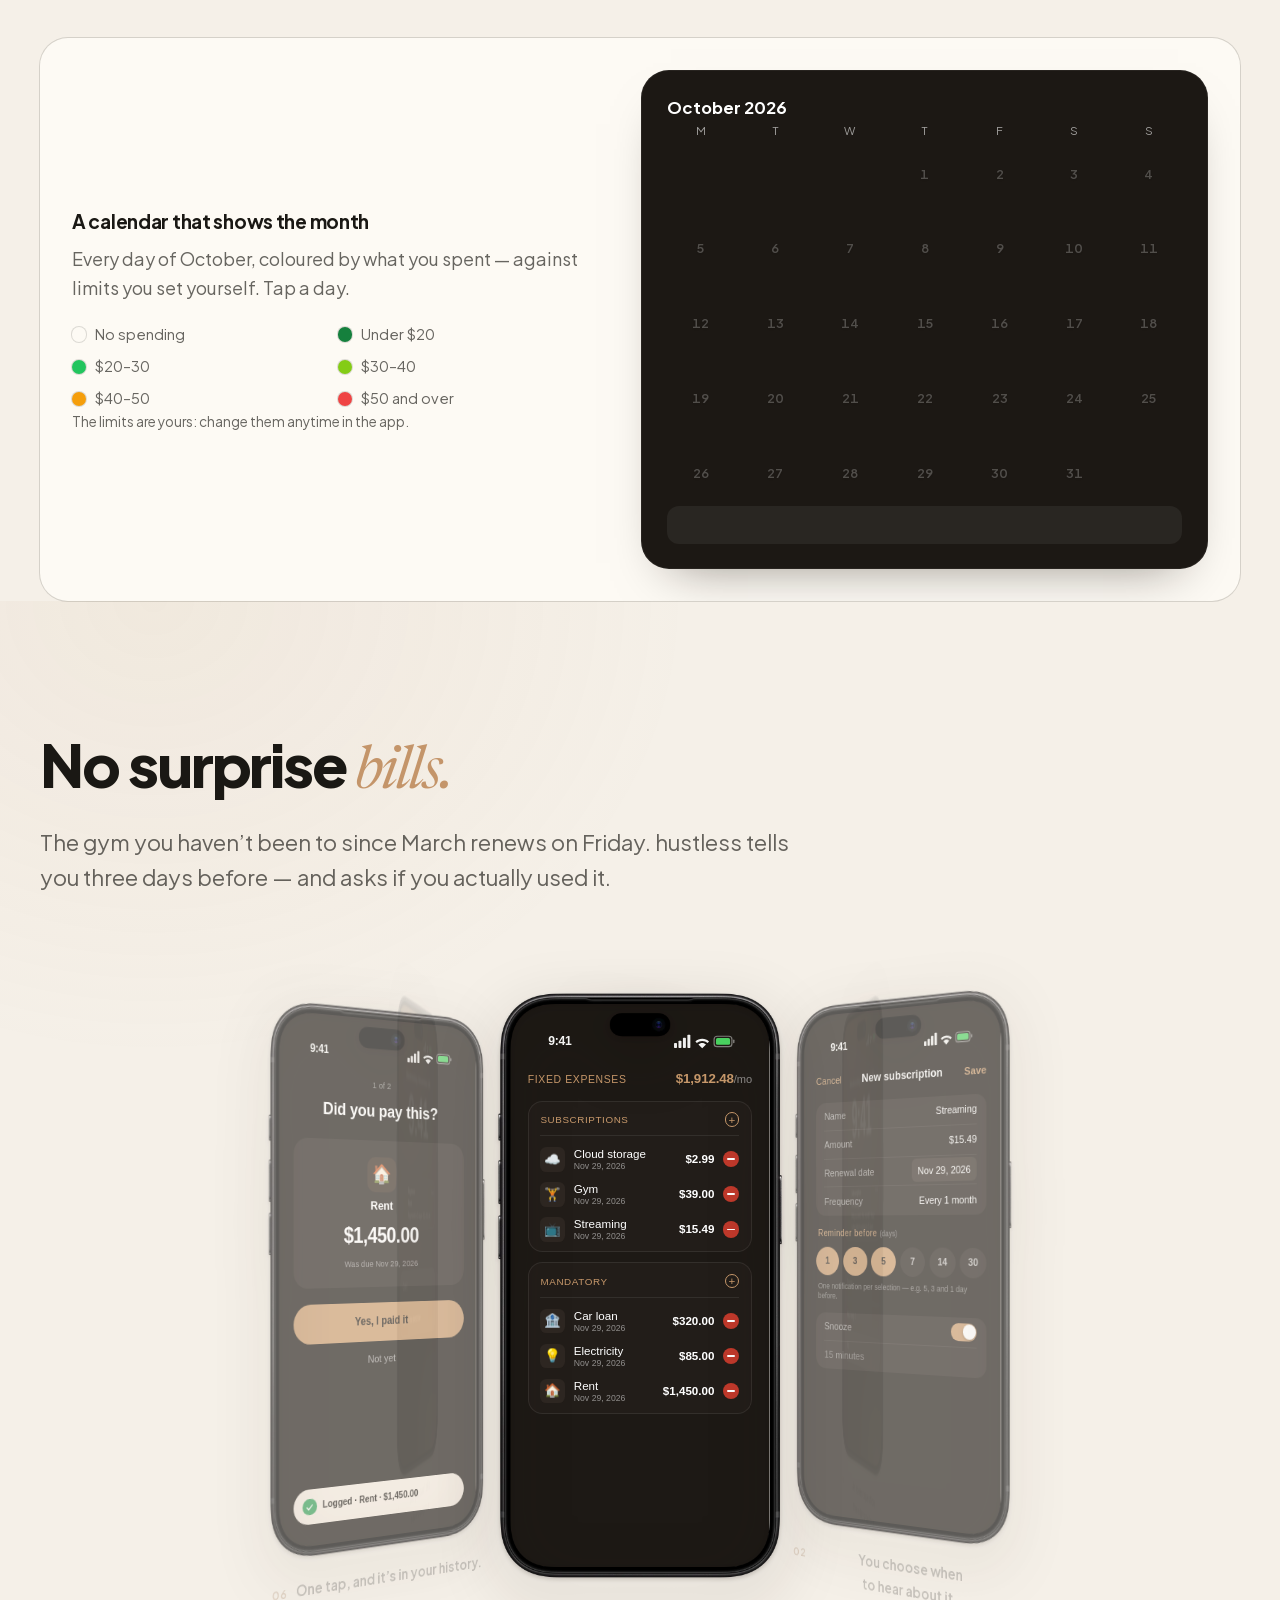
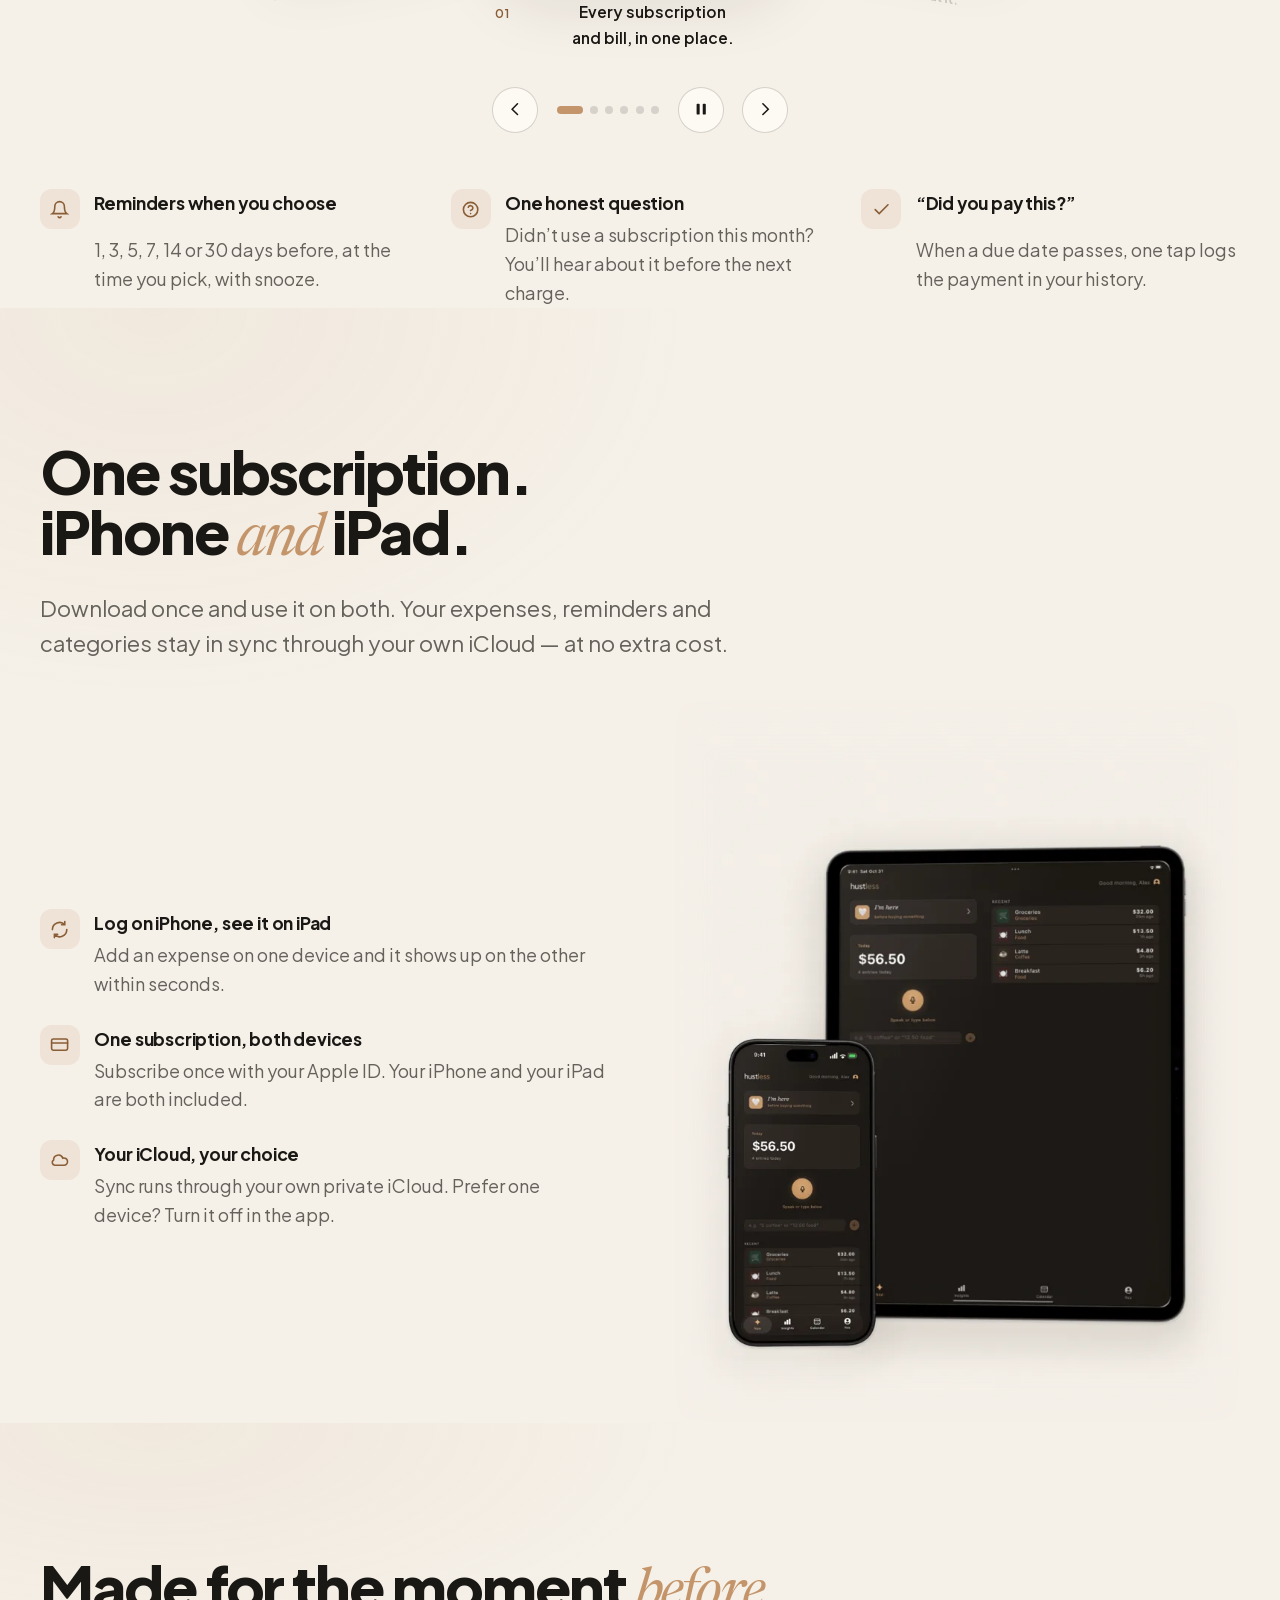
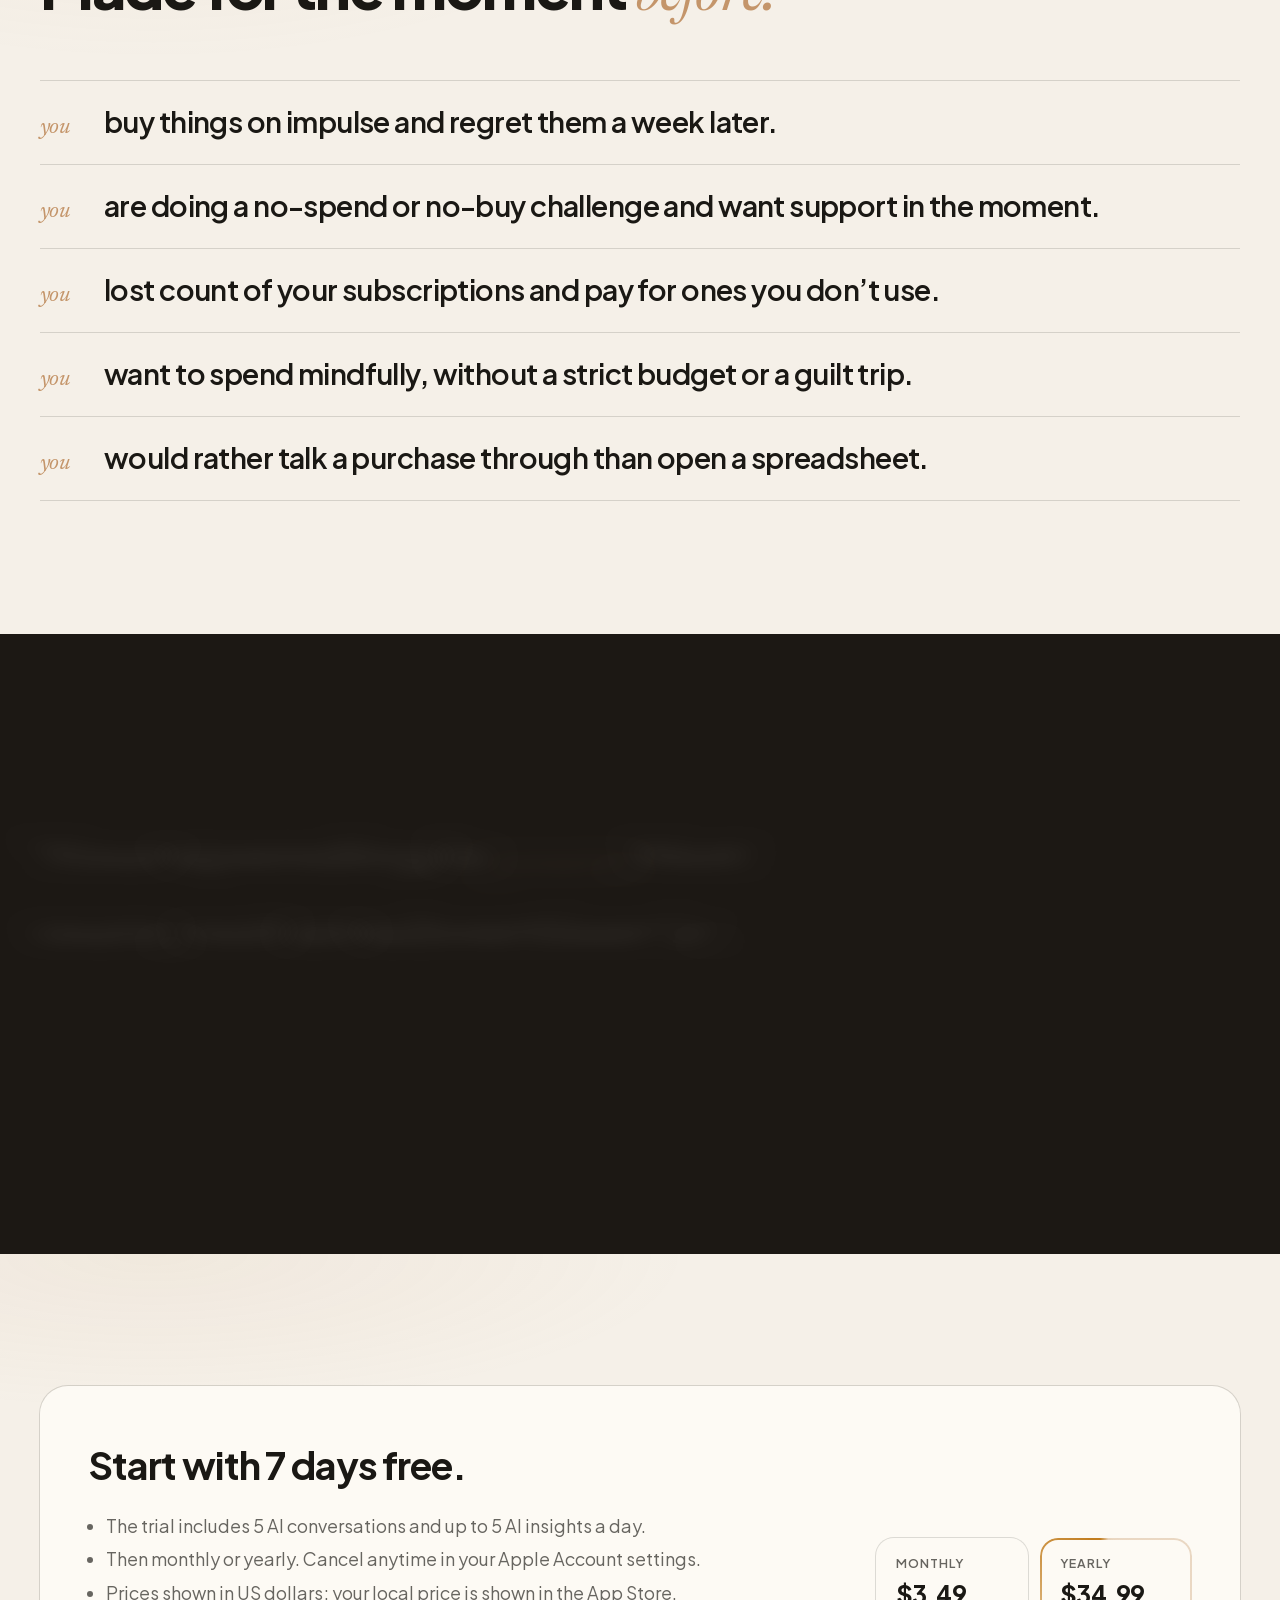
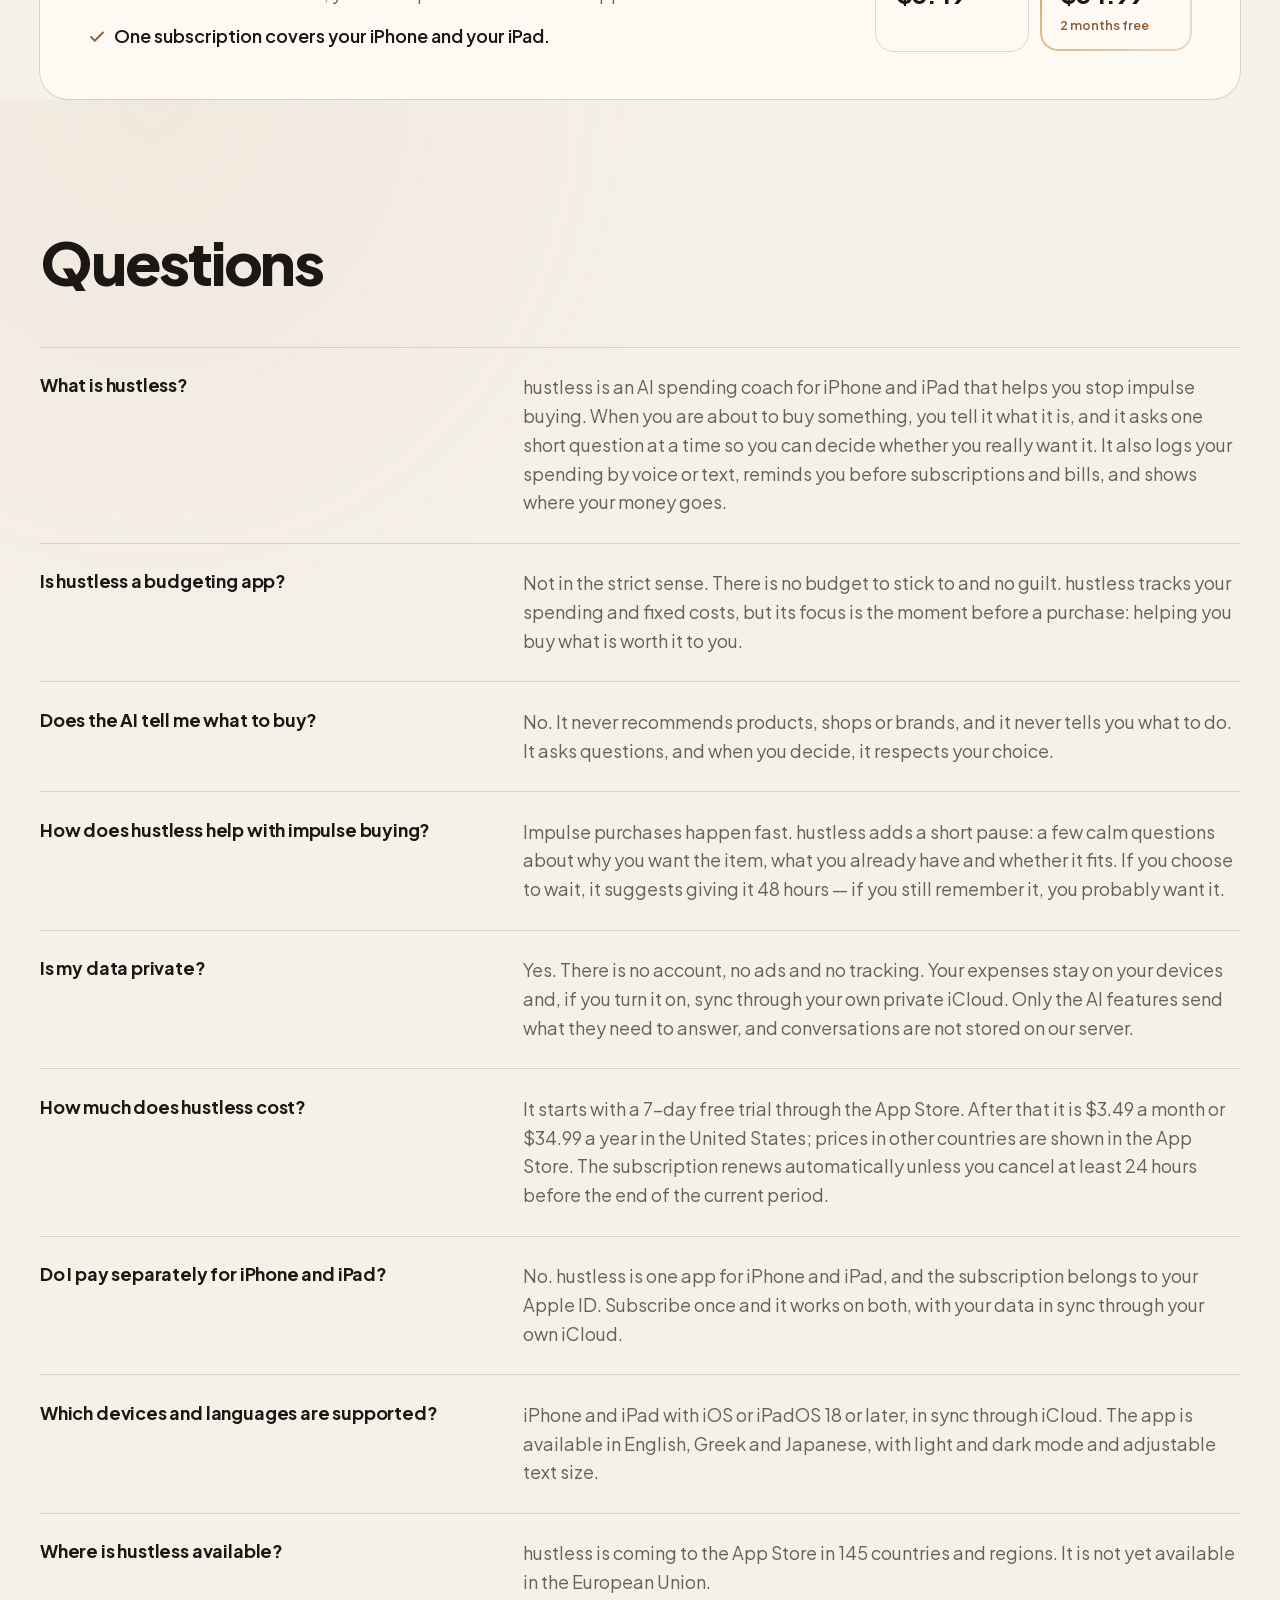
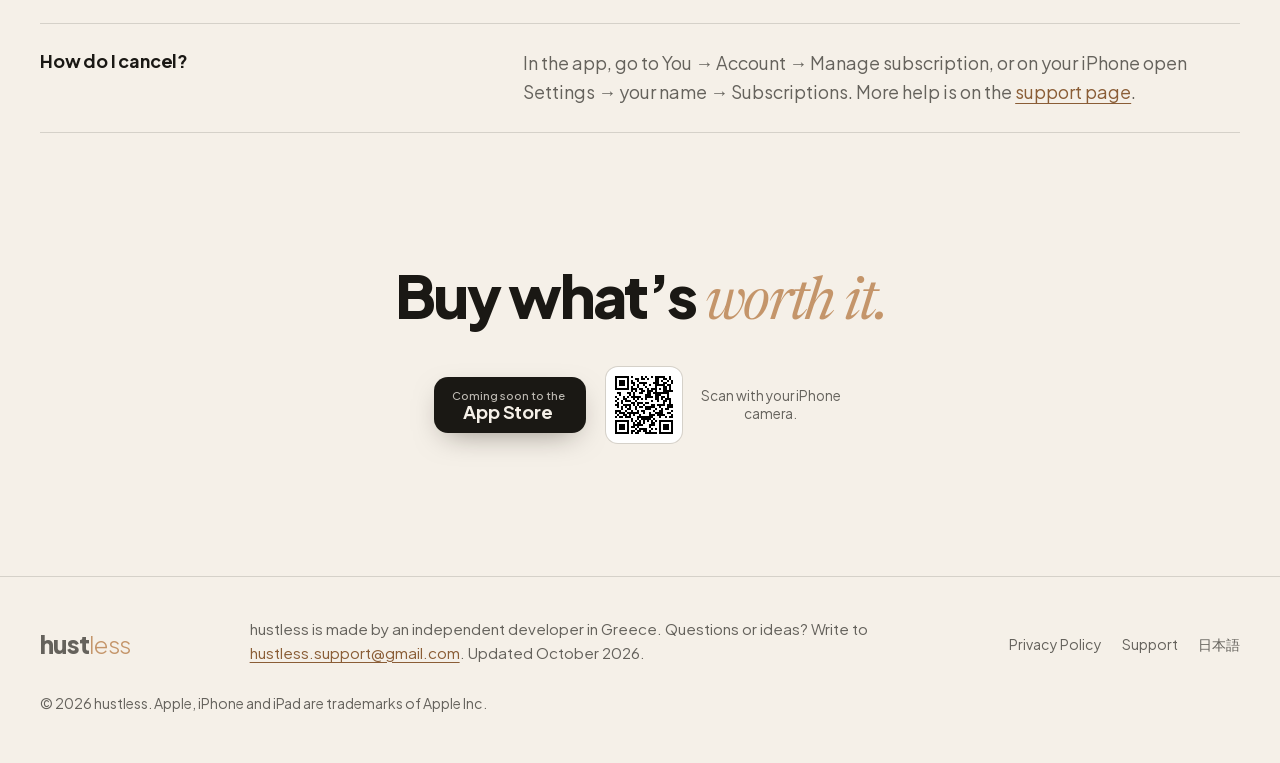
==== commit cc63ab0a: "Revert "docs: align privacy claims on the site with the privacy policy" This reverts commit 055566ba" ====
--- a/index.html
+++ b/index.html
@@ -34,17 +34,17 @@
 <link rel="icon" href="/favicon-32.png" sizes="32x32" type="image/png">
 <link rel="apple-touch-icon" href="/apple-touch-icon.png">
 <link rel="preload" href="/assets/fonts/jakarta-latin.woff2" as="font" type="font/woff2" crossorigin>
-<link rel="stylesheet" href="/assets/landing.css?v=20261102t">
-<link rel="stylesheet" href="/assets/scenes.css?v=20261102t">
-<link rel="stylesheet" href="/assets/c/c.css?v=20261102t">
-<script src="/assets/early.js?v=20261102t"></script>
-<script src="/assets/demo.js?v=20261102t" defer></script>
-<script src="/assets/live.js?v=20261102t" defer></script>
+<link rel="stylesheet" href="/assets/landing.css?v=20261102s">
+<link rel="stylesheet" href="/assets/scenes.css?v=20261102s">
+<link rel="stylesheet" href="/assets/c/c.css?v=20261102s">
+<script src="/assets/early.js?v=20261102s"></script>
+<script src="/assets/demo.js?v=20261102s" defer></script>
+<script src="/assets/live.js?v=20261102s" defer></script>
 <script src="/assets/vendor/gsap.min.js?v=3.13.0" defer></script>
 <script src="/assets/vendor/ScrollTrigger.min.js?v=3.13.0" defer></script>
-<script src="/assets/scenes.js?v=20261102t" defer></script>
+<script src="/assets/scenes.js?v=20261102s" defer></script>
 <script src="/assets/vendor/lenis.min.js?v=1.1.13" defer></script>
-<script src="/assets/c/c.js?v=20261102t" defer></script>
+<script src="/assets/c/c.js?v=20261102s" defer></script>
 
 <script type="application/ld+json">
 {
@@ -66,7 +66,7 @@
         "@id": "https://hustless-app.github.io/#org"
       },
       "datePublished": "2026-10-31",
-      "dateModified": "2026-11-02",
+      "dateModified": "2026-10-31",
       "primaryImageOfPage": {
         "@type": "ImageObject",
         "url": "https://hustless-app.github.io/og.png",
@@ -154,7 +154,7 @@
         "https://hustless-app.github.io/assets/img/ipad-en-insights-1120.webp"
       ],
       "image": "https://hustless-app.github.io/og.png",
-      "dateModified": "2026-11-02"
+      "dateModified": "2026-10-31"
     },
     {
       "@type": "FAQPage",
@@ -190,7 +190,7 @@
           "name": "Is my data private?",
           "acceptedAnswer": {
             "@type": "Answer",
-            "text": "Yes. There is no account, no ads, no analytics and no tracking. Your expenses and conversations stay on your iPhone and iPad and, if you turn it on, sync through your own private iCloud. Data leaves your device only for three things: the AI features (your messages go through our server to Anthropic, which does not train on them; Insights use totals, never individual expenses), the weather (your approximate location, only if you allow it, goes to Apple) and your subscription (Apple handles the payment). Our server does not store conversations or insights."
+            "text": "Yes. There is no account, no ads and no tracking. Expenses stay on your devices and can sync through your own private iCloud. Only the AI features send what they need to answer, and conversations are not stored on the server."
           }
         },
         {
@@ -785,7 +785,7 @@
           </li>
         </ul>
         <div class="devices-video" role="img" aria-label="An iPad and an iPhone showing hustless. A latte added on the iPhone appears on the iPad a moment later. Deleted on the iPad, it disappears from the iPhone too.">
-          <video muted loop playsinline preload="none" poster="/assets/video/sync-en-light.webp" data-poster-light="/assets/video/sync-en-light.webp" data-poster-dark="/assets/video/sync-en-dark.webp" data-light="/assets/video/sync-en-light.mp4?v=20261102t" data-dark="/assets/video/sync-en-dark.mp4?v=20261102t" data-play="Play the animation" aria-hidden="true" tabindex="-1" disablepictureinpicture></video>
+          <video muted loop playsinline preload="none" poster="/assets/video/sync-en-light.webp" data-poster-light="/assets/video/sync-en-light.webp" data-poster-dark="/assets/video/sync-en-dark.webp" data-light="/assets/video/sync-en-light.mp4?v=20261102s" data-dark="/assets/video/sync-en-dark.mp4?v=20261102s" data-play="Play the animation" aria-hidden="true" tabindex="-1" disablepictureinpicture></video>
         </div>
         </div>
       </div>
@@ -815,7 +815,7 @@
       <div class="cols">
         <p><b>No account, no ads, no tracking.</b>Open the app and start. Nothing to sign up for.</p>
         <p><b>Stays on your devices.</b>Your expenses live on your iPhone and iPad, and sync only through your own iCloud — if you want.</p>
-        <p><b>AI sees only what it needs.</b>Insights use totals, never single expenses. Conversations are not stored on our server. Read the <a href="/privacy.html">privacy policy</a>.</p>
+        <p><b>AI sees only what it needs.</b>Conversations are not stored on our server. Read the <a href="/privacy.html">privacy policy</a>.</p>
       </div>
     </div>
   </section>
@@ -864,7 +864,7 @@
         </article>
         <article class="qa">
           <h3>Is my data private?</h3>
-          <p>Yes. There is no account, no ads, no analytics and no tracking. Your expenses and conversations stay on your iPhone and iPad and, if you turn it on, sync through your own private iCloud. Data leaves your device only for three things: the AI features (your messages go through our server to Anthropic, which does not train on them; Insights use totals, never individual expenses), the weather (your approximate location, only if you allow it, goes to Apple) and your subscription (Apple handles the payment). Our server does not store conversations or insights.</p>
+          <p>Yes. There is no account, no ads and no tracking. Your expenses stay on your devices and, if you turn it on, sync through your own private iCloud. Only the AI features send what they need to answer, and conversations are not stored on our server.</p>
         </article>
         <article class="qa">
           <h3>How much does hustless cost?</h3>
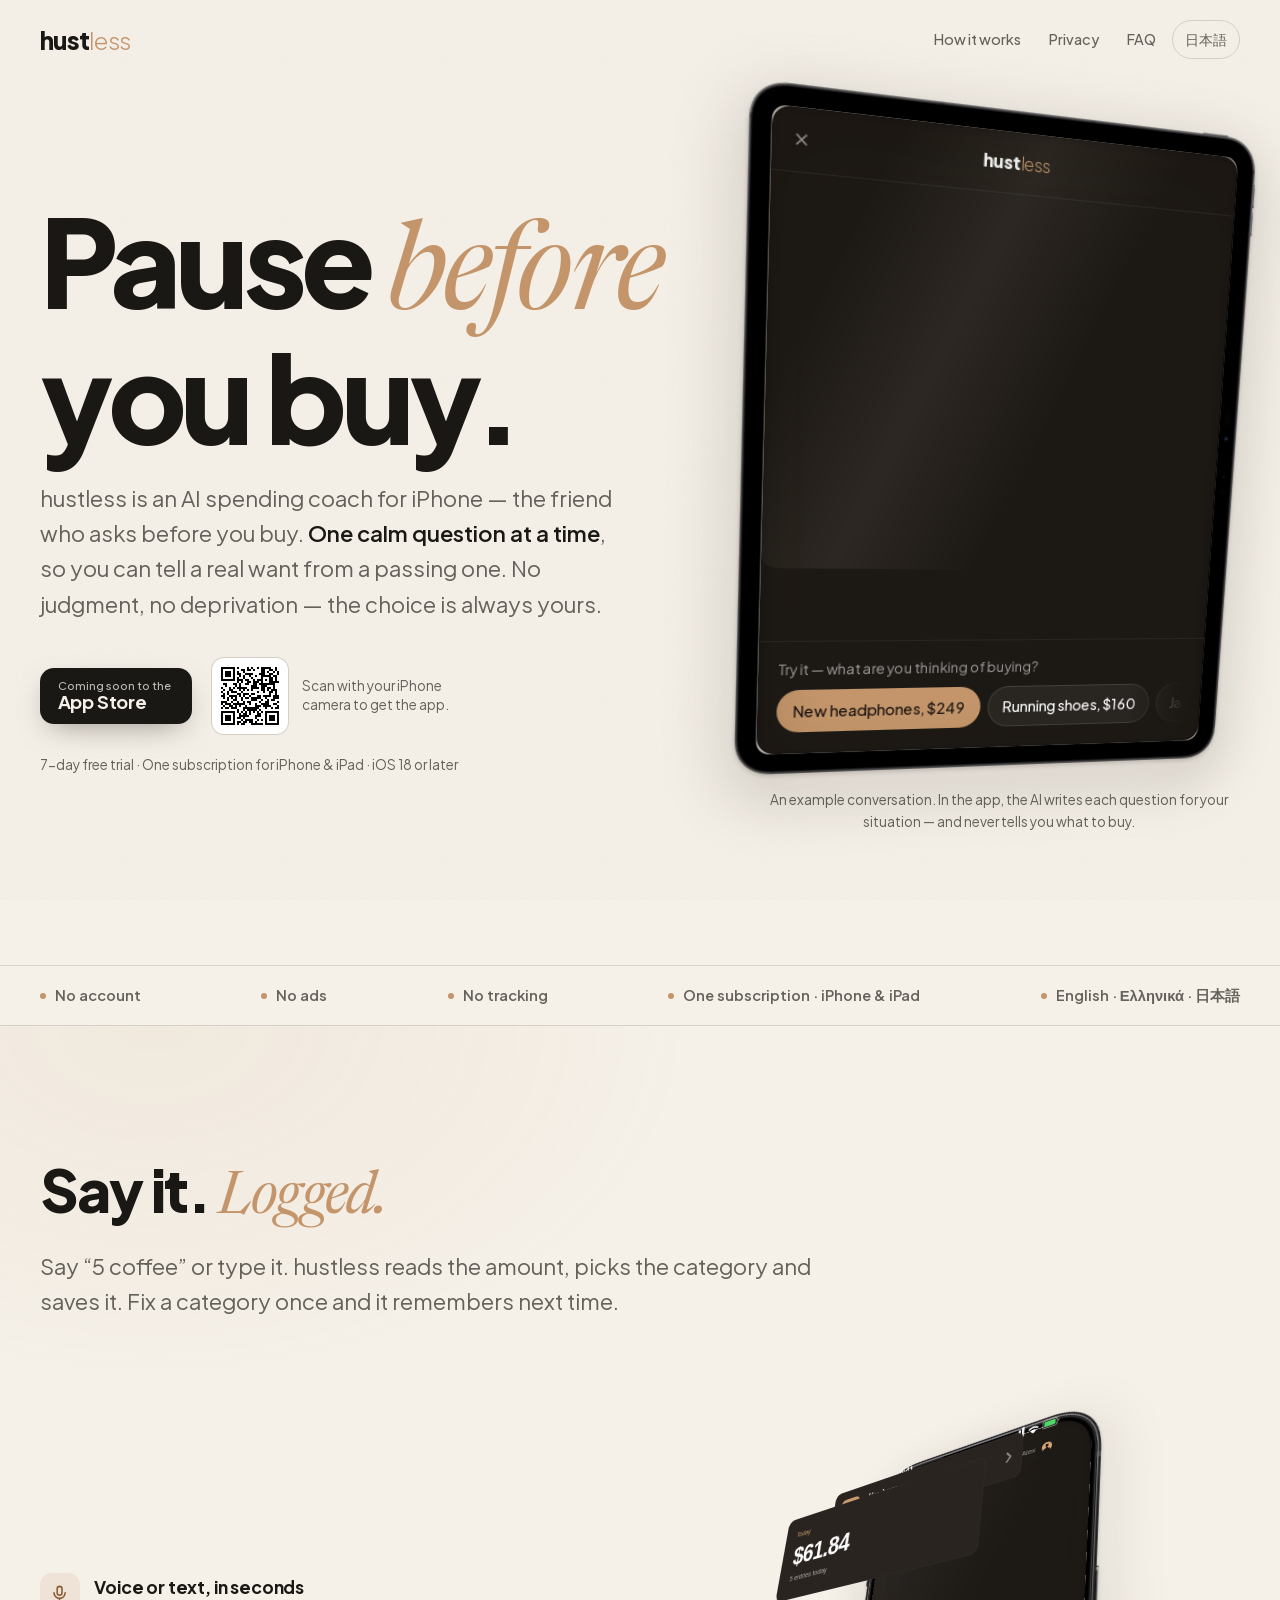
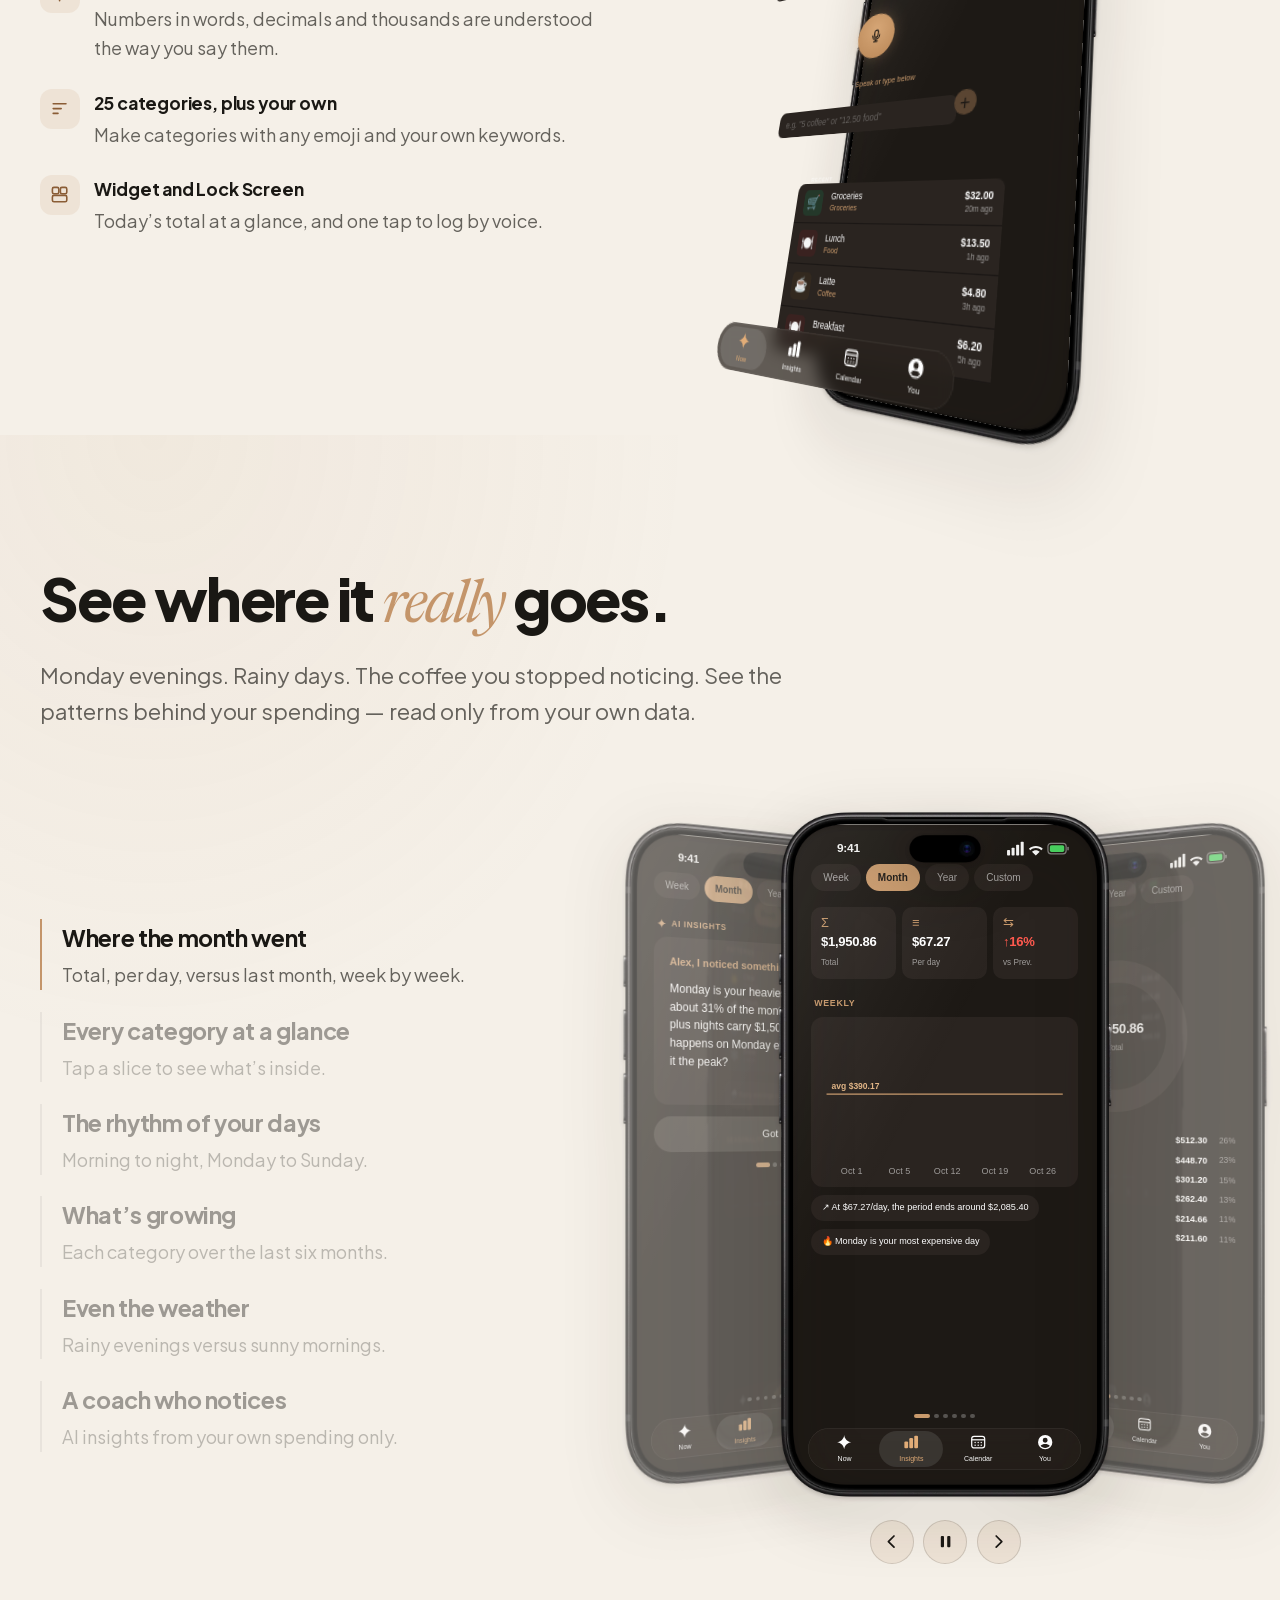
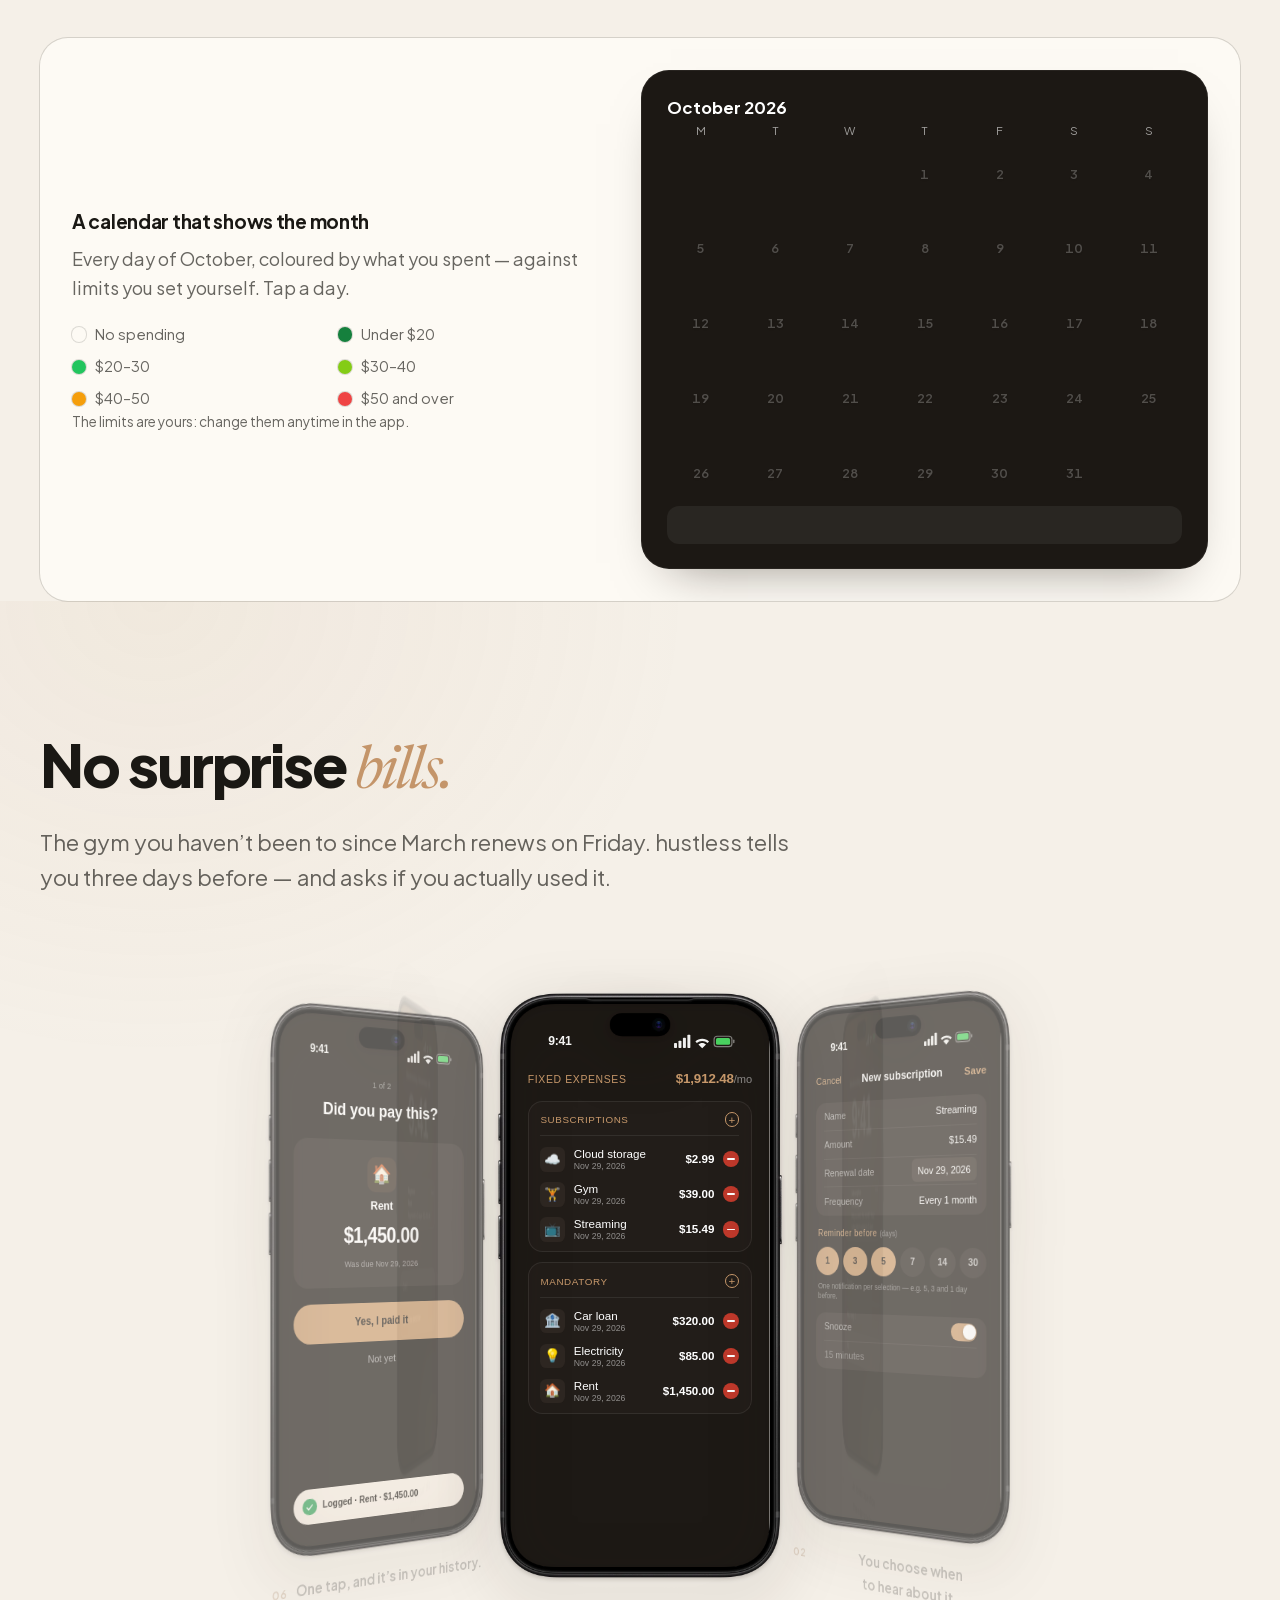
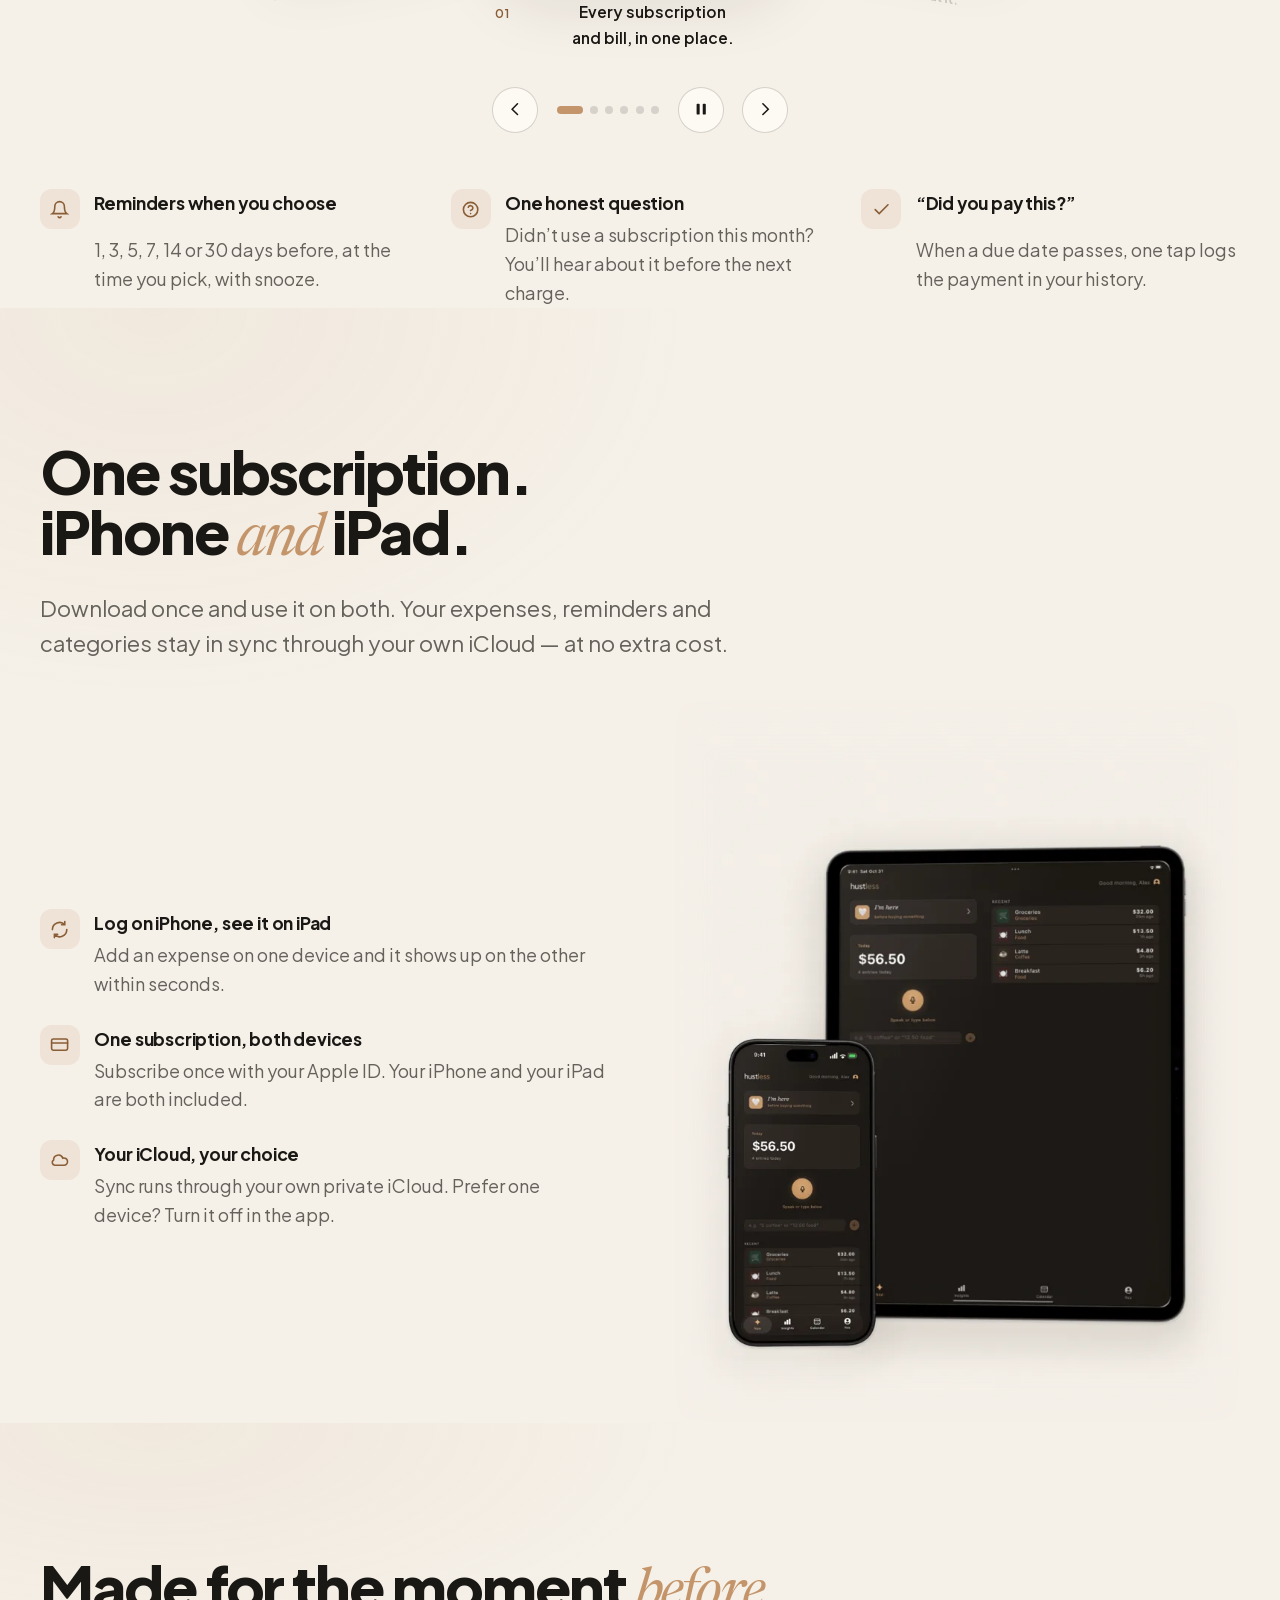
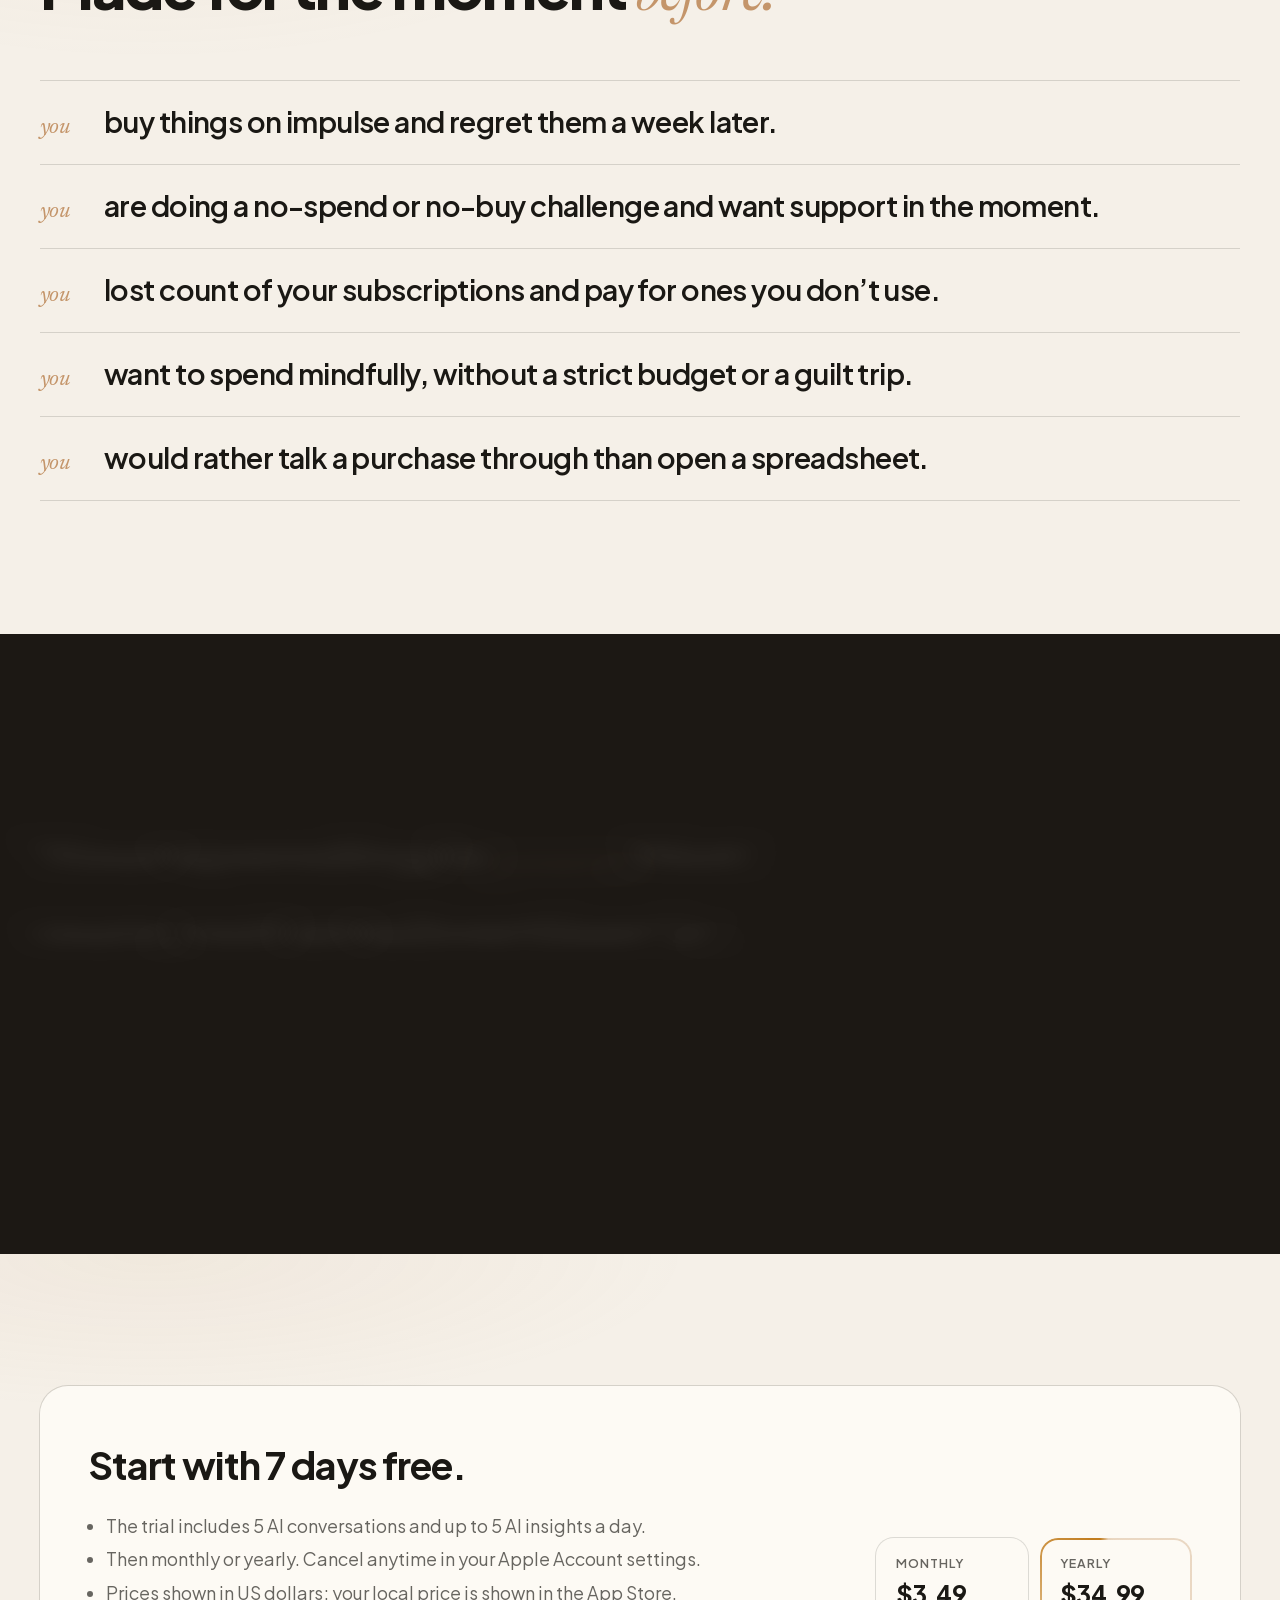
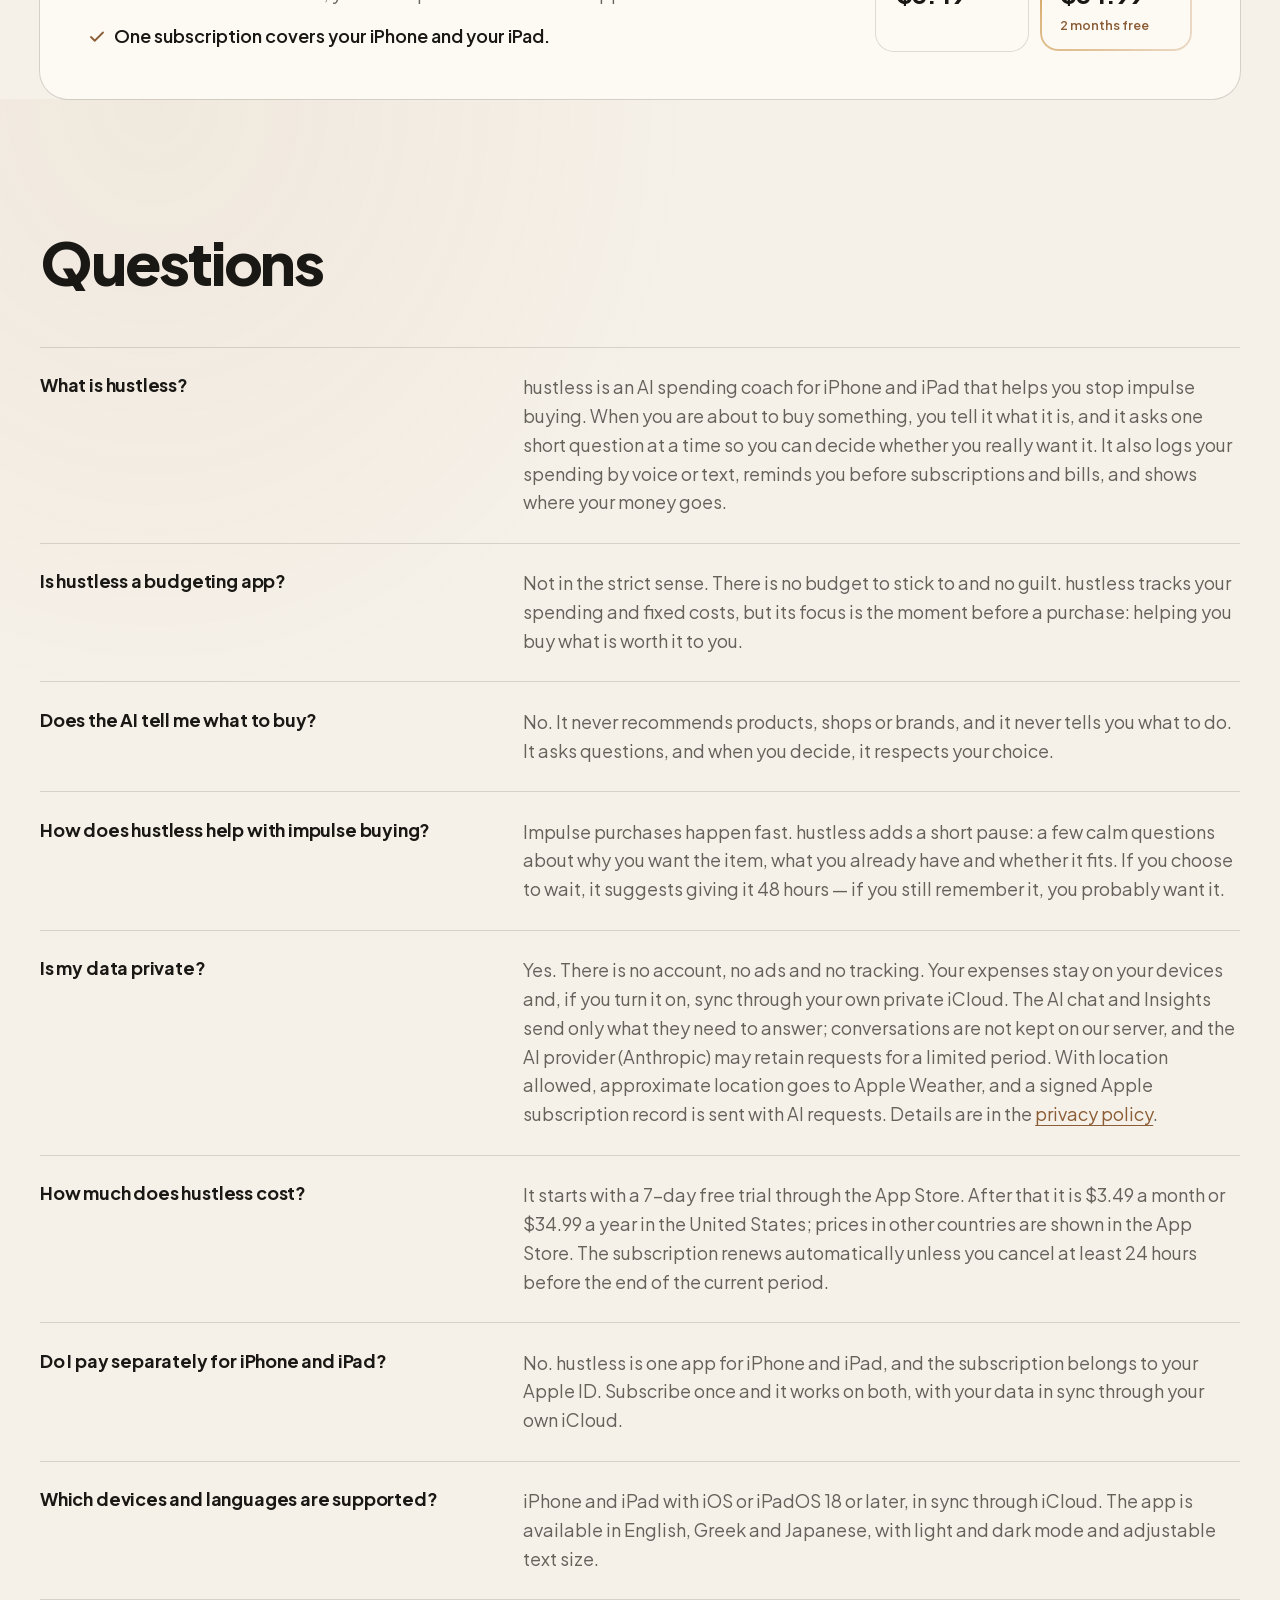
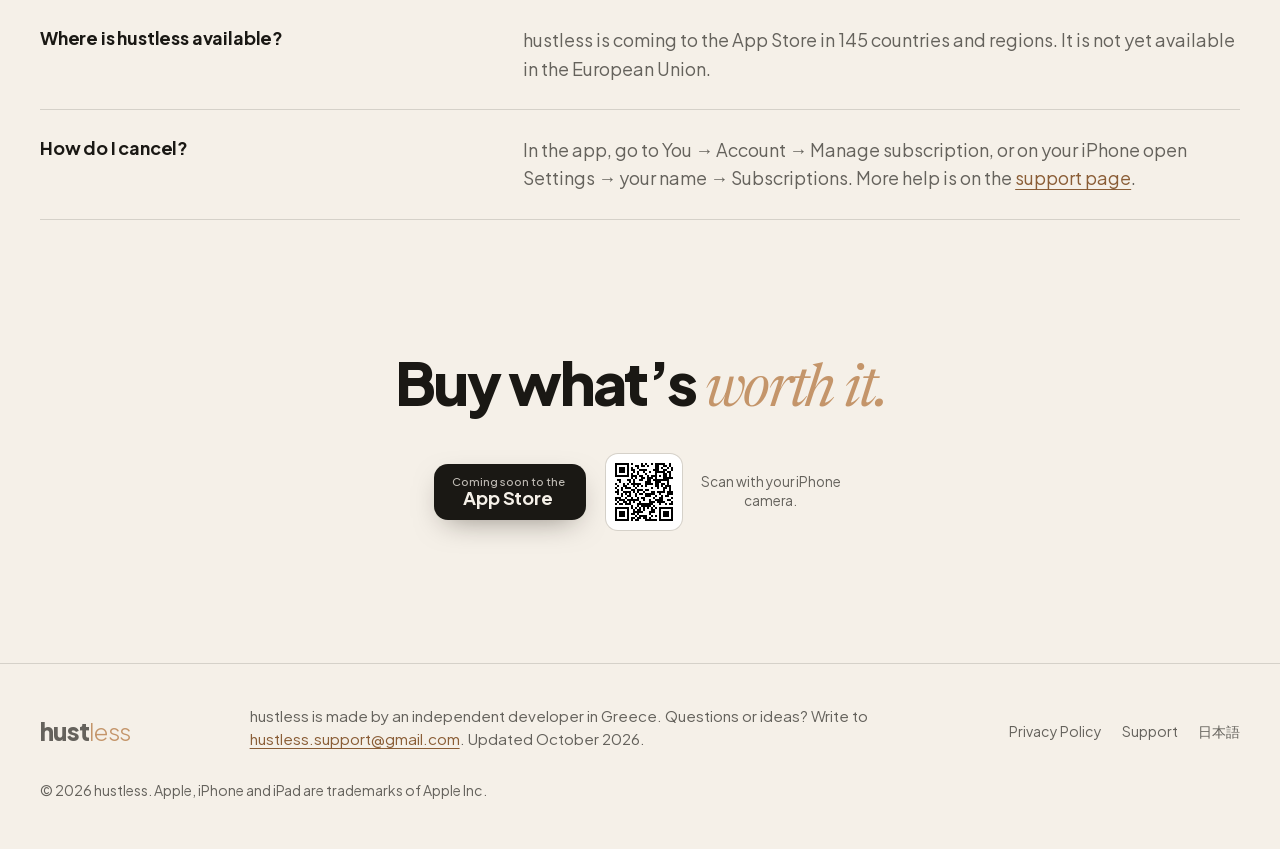
==== commit abbd8785: "docs: align support, landing FAQ and llms.txt wording with the privacy policy - support: Delete data" ====
--- a/index.html
+++ b/index.html
@@ -190,7 +190,7 @@
           "name": "Is my data private?",
           "acceptedAnswer": {
             "@type": "Answer",
-            "text": "Yes. There is no account, no ads and no tracking. Expenses stay on your devices and can sync through your own private iCloud. Only the AI features send what they need to answer, and conversations are not stored on the server."
+            "text": "Yes. There is no account, no ads and no tracking. Expenses stay on your devices and can sync through your own private iCloud. The AI chat and Insights send only what they need to answer; conversations are not kept on our server, and the AI provider (Anthropic) may retain requests for a limited period. With location allowed, approximate location goes to Apple Weather, and a signed Apple subscription record is sent with AI requests. Details are in the privacy policy."
           }
         },
         {
@@ -864,7 +864,7 @@
         </article>
         <article class="qa">
           <h3>Is my data private?</h3>
-          <p>Yes. There is no account, no ads and no tracking. Your expenses stay on your devices and, if you turn it on, sync through your own private iCloud. Only the AI features send what they need to answer, and conversations are not stored on our server.</p>
+          <p>Yes. There is no account, no ads and no tracking. Your expenses stay on your devices and, if you turn it on, sync through your own private iCloud. The AI chat and Insights send only what they need to answer; conversations are not kept on our server, and the AI provider (Anthropic) may retain requests for a limited period. With location allowed, approximate location goes to Apple Weather, and a signed Apple subscription record is sent with AI requests. Details are in the <a href="/privacy.html">privacy policy</a>.</p>
         </article>
         <article class="qa">
           <h3>How much does hustless cost?</h3>
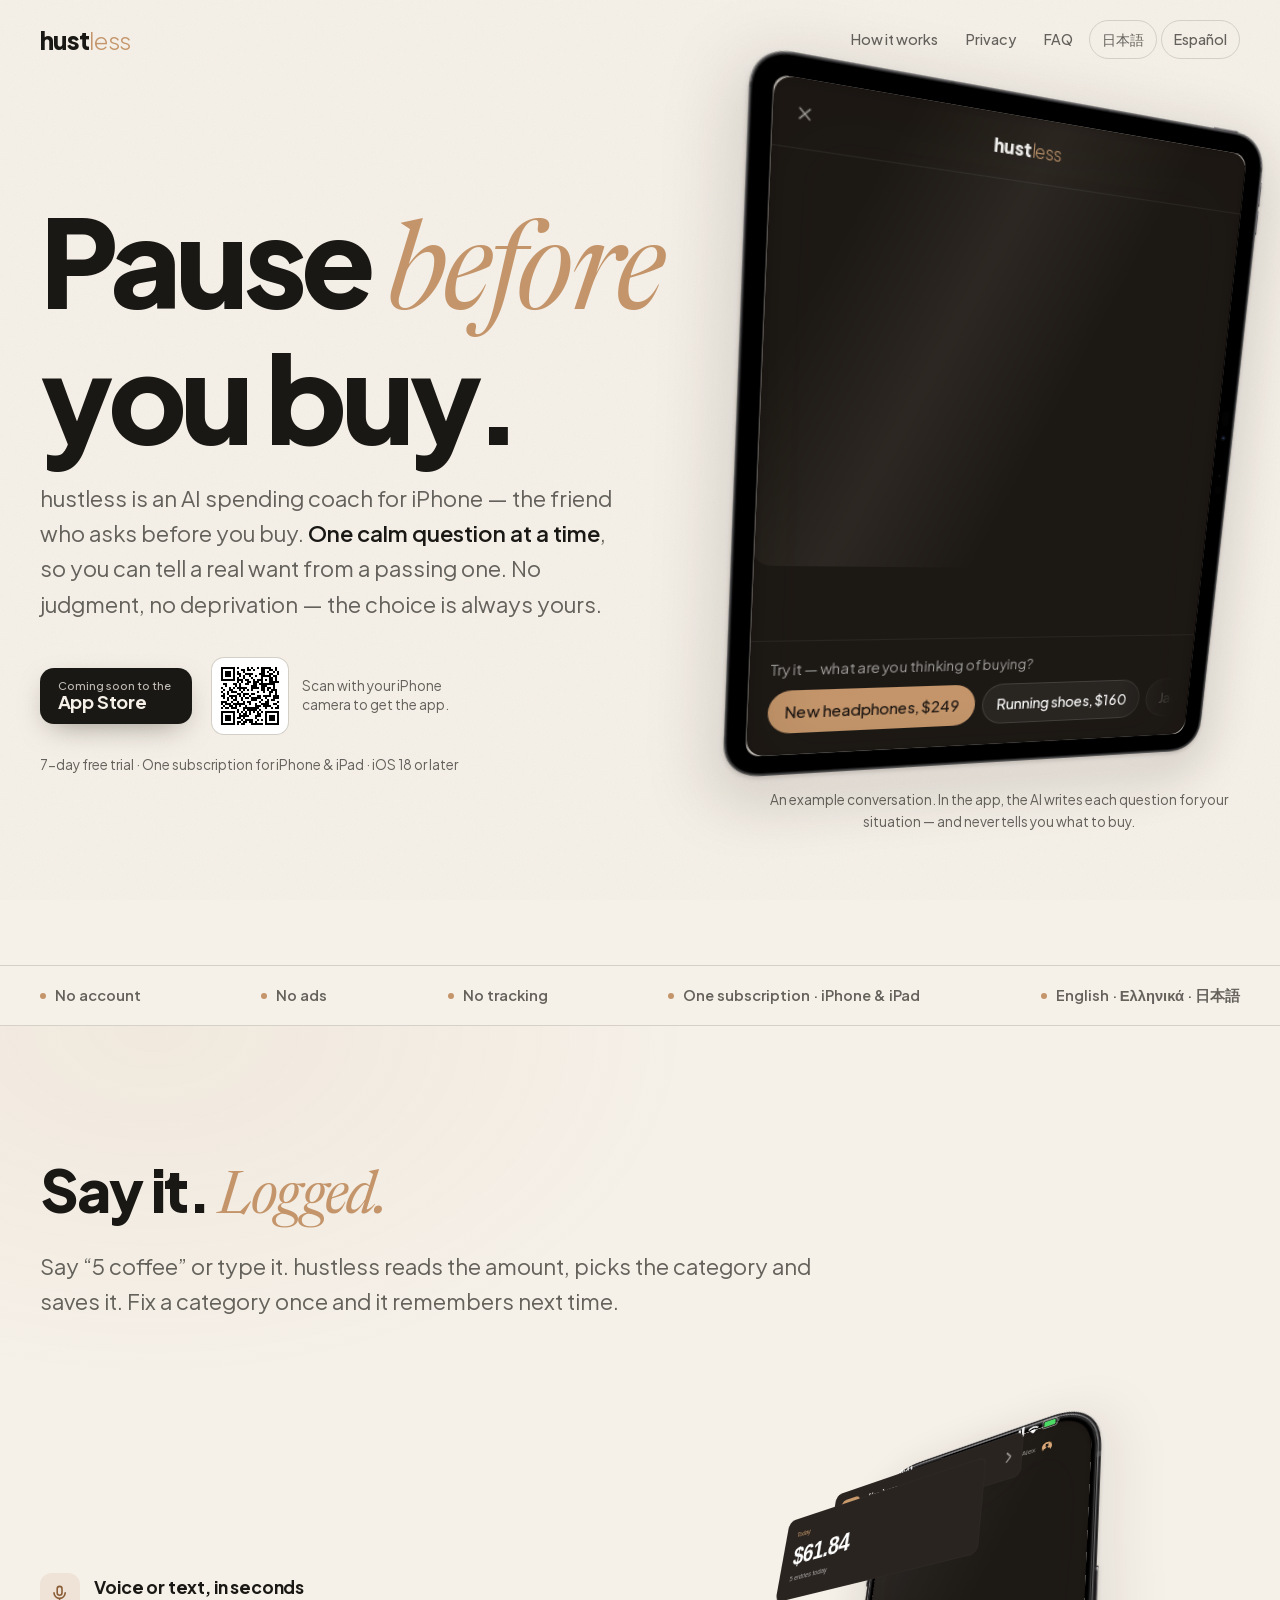
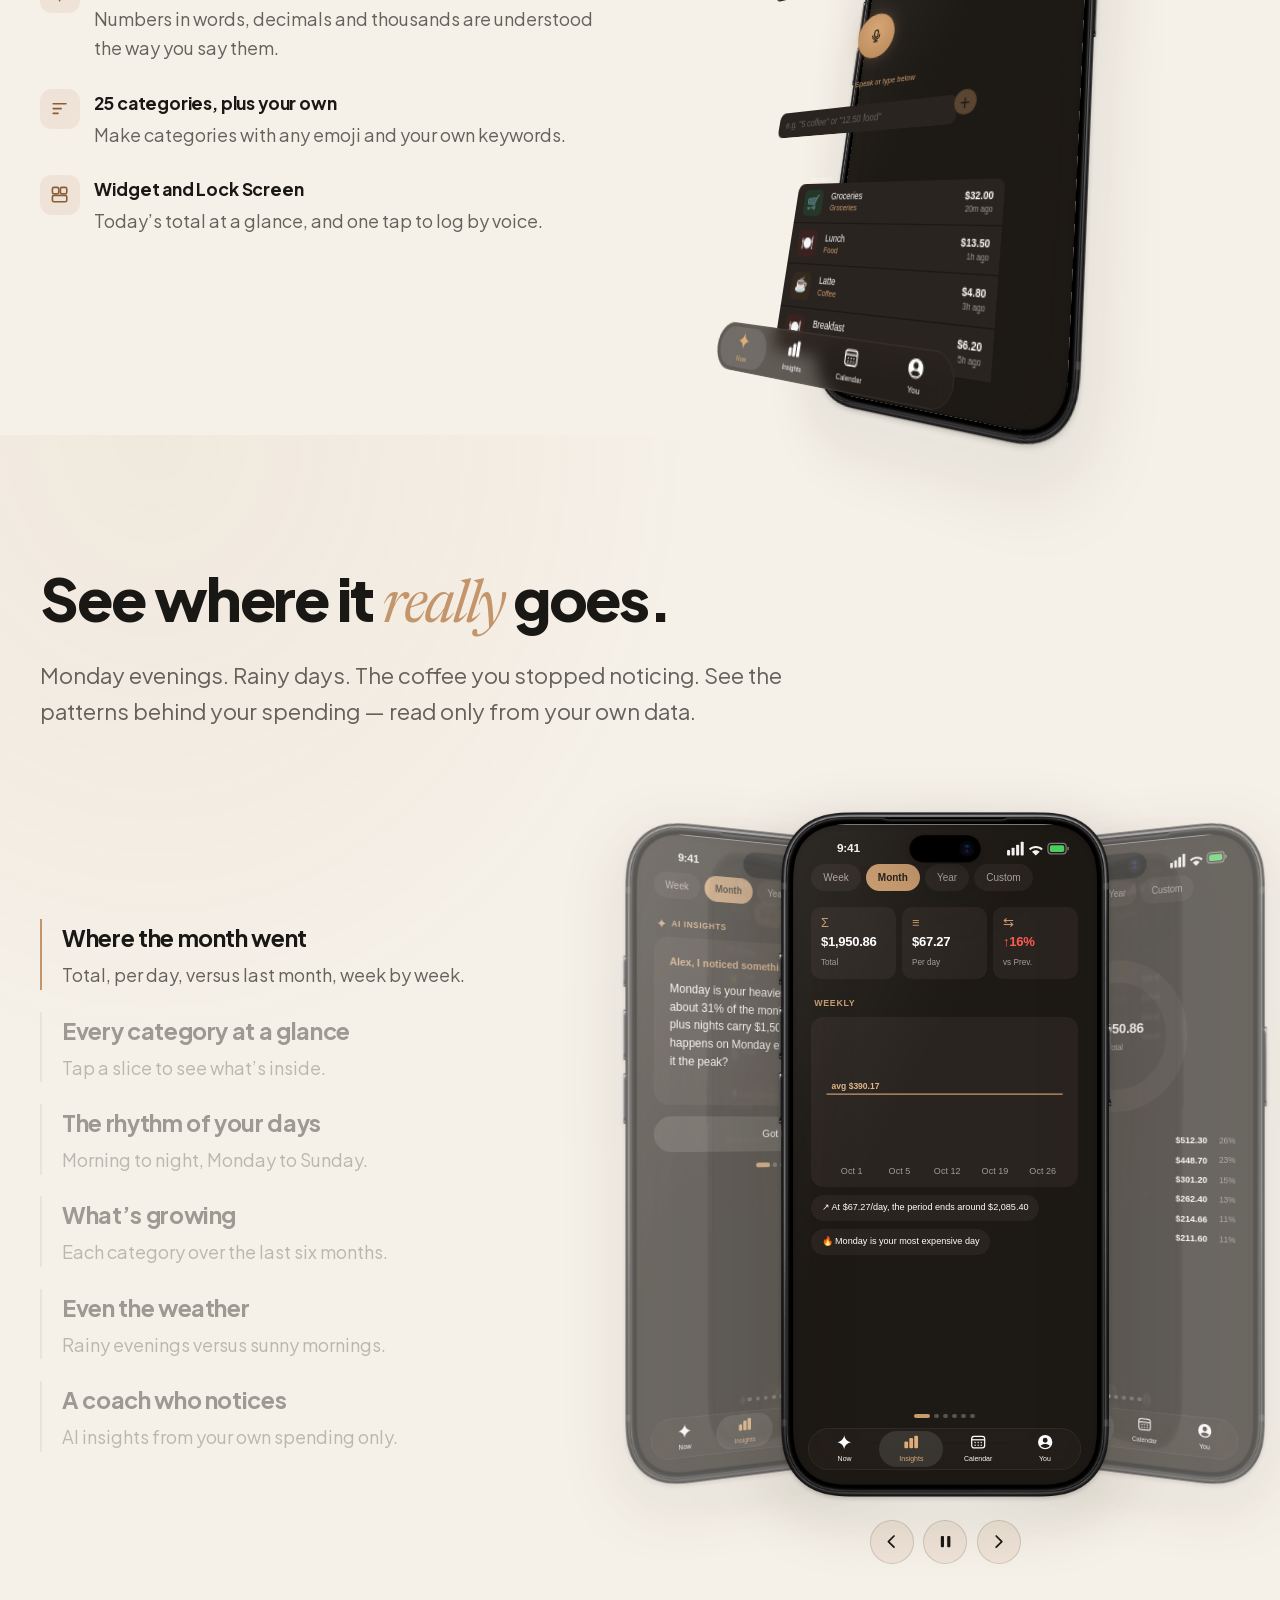
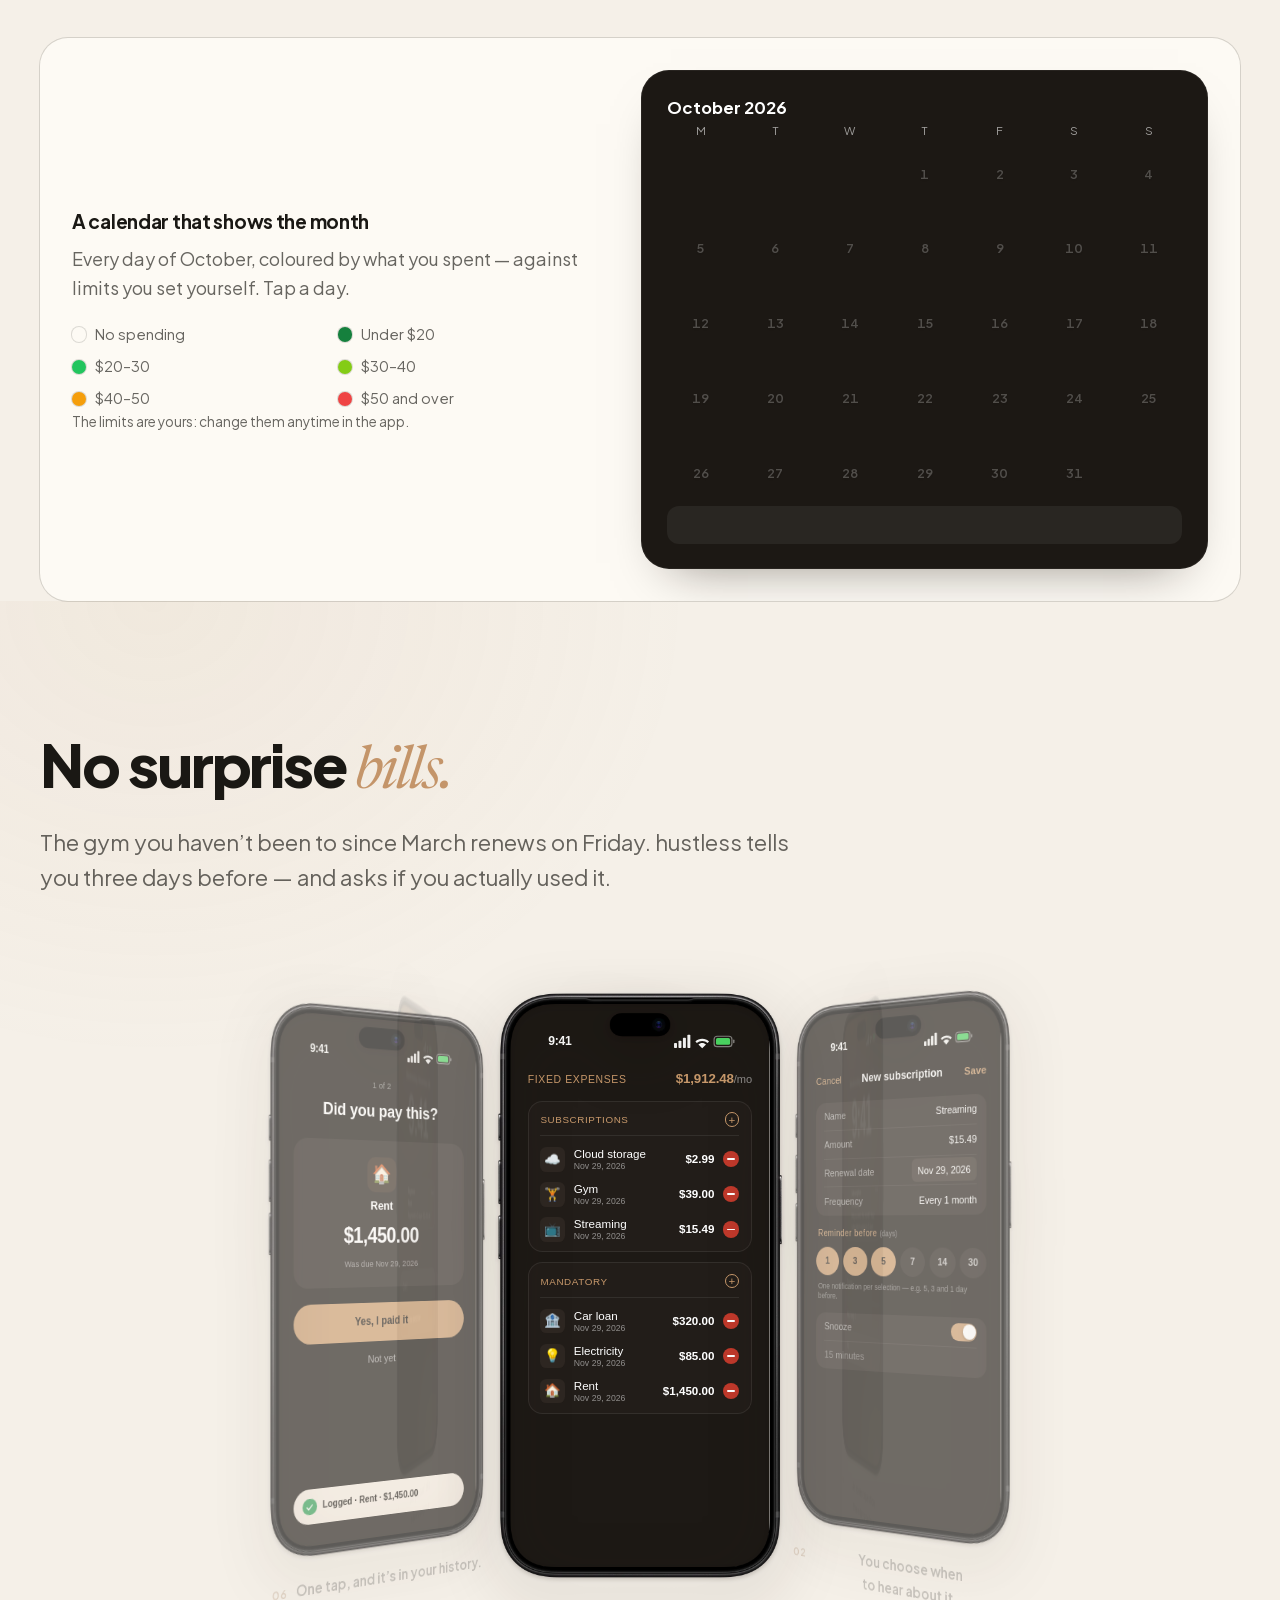
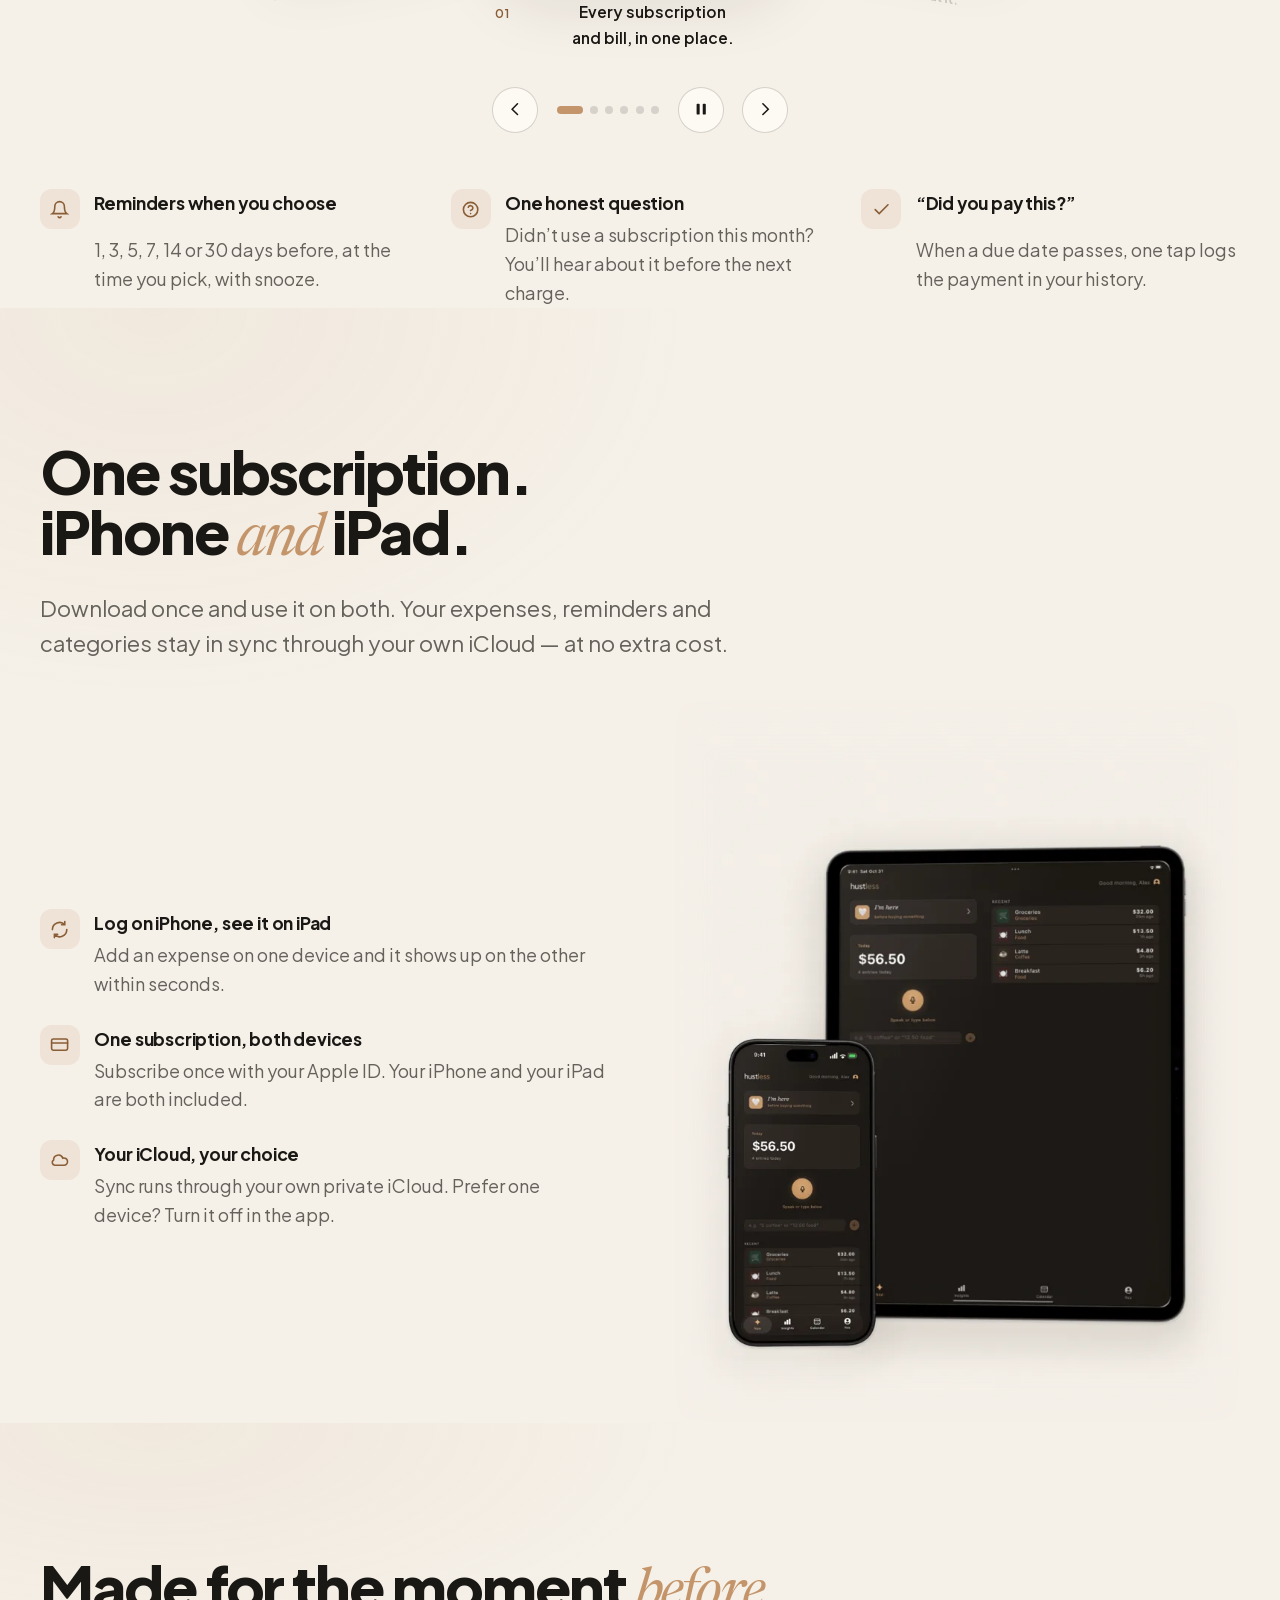
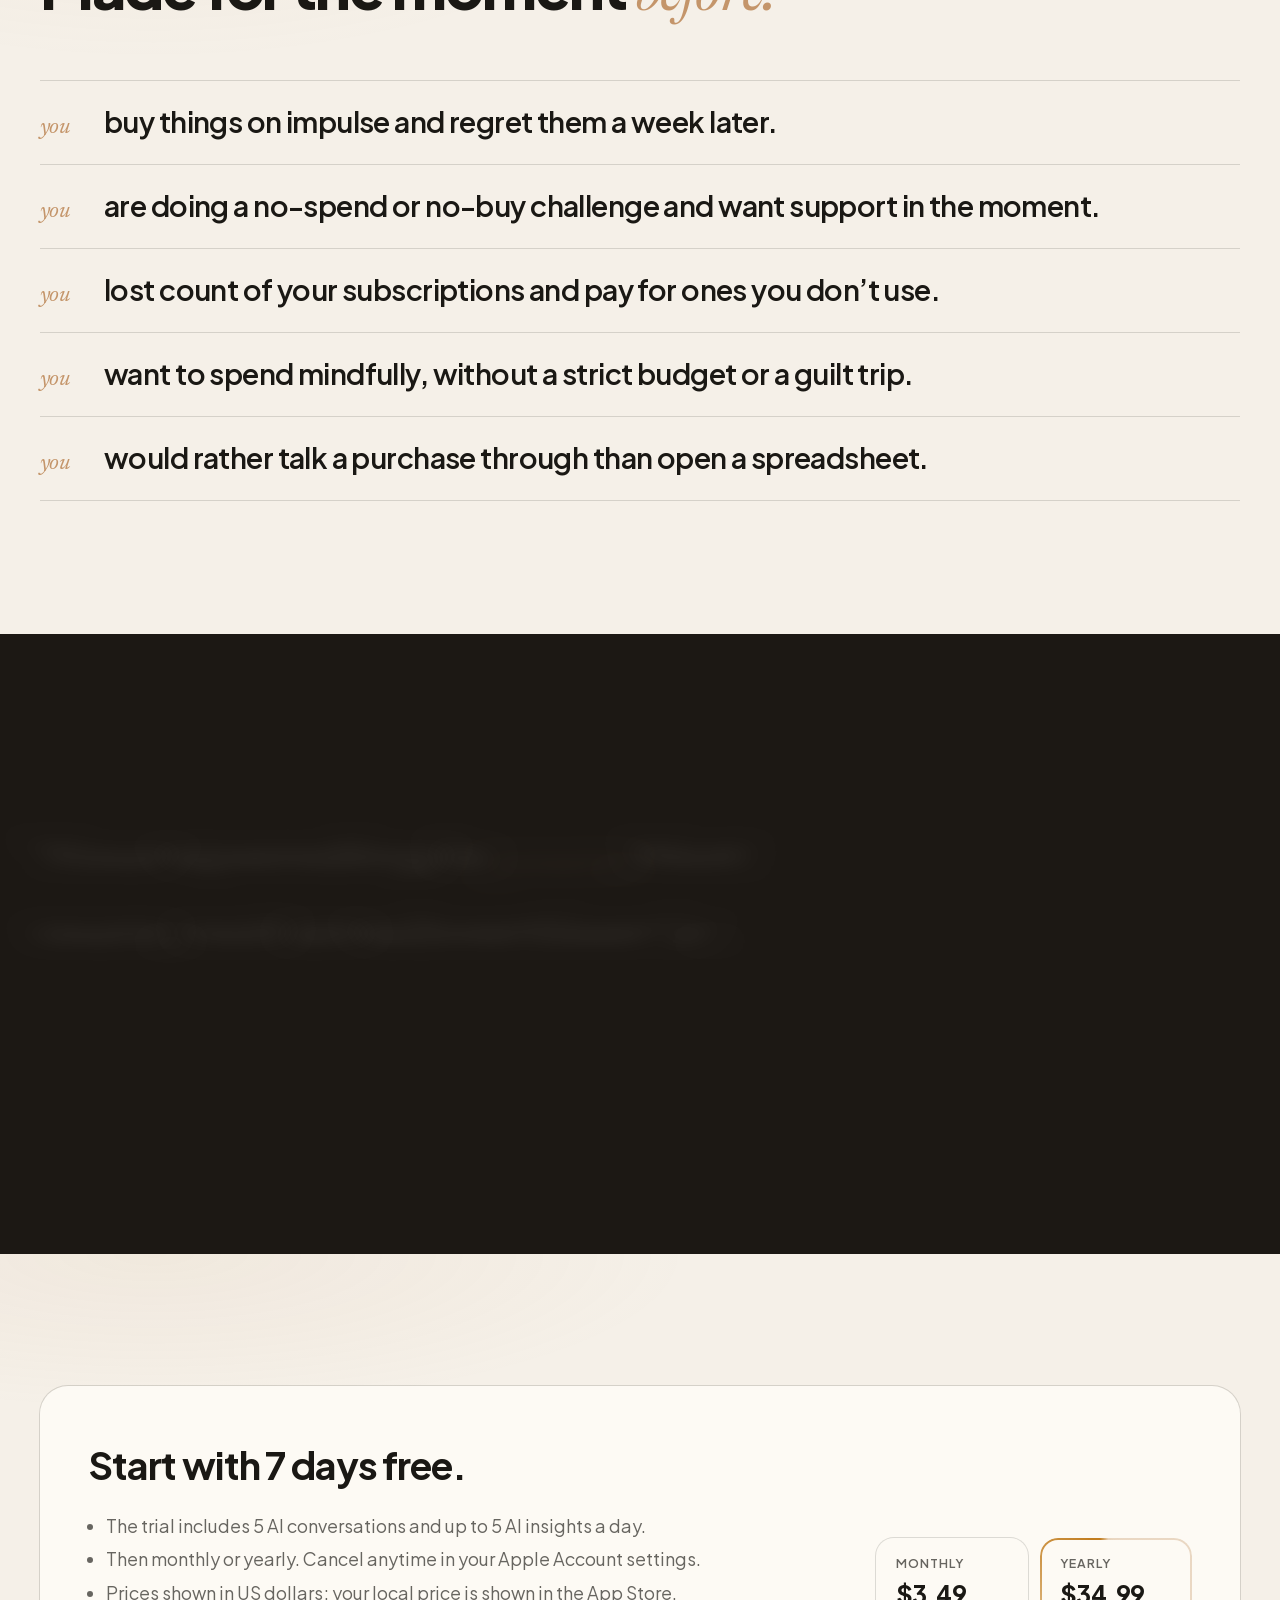
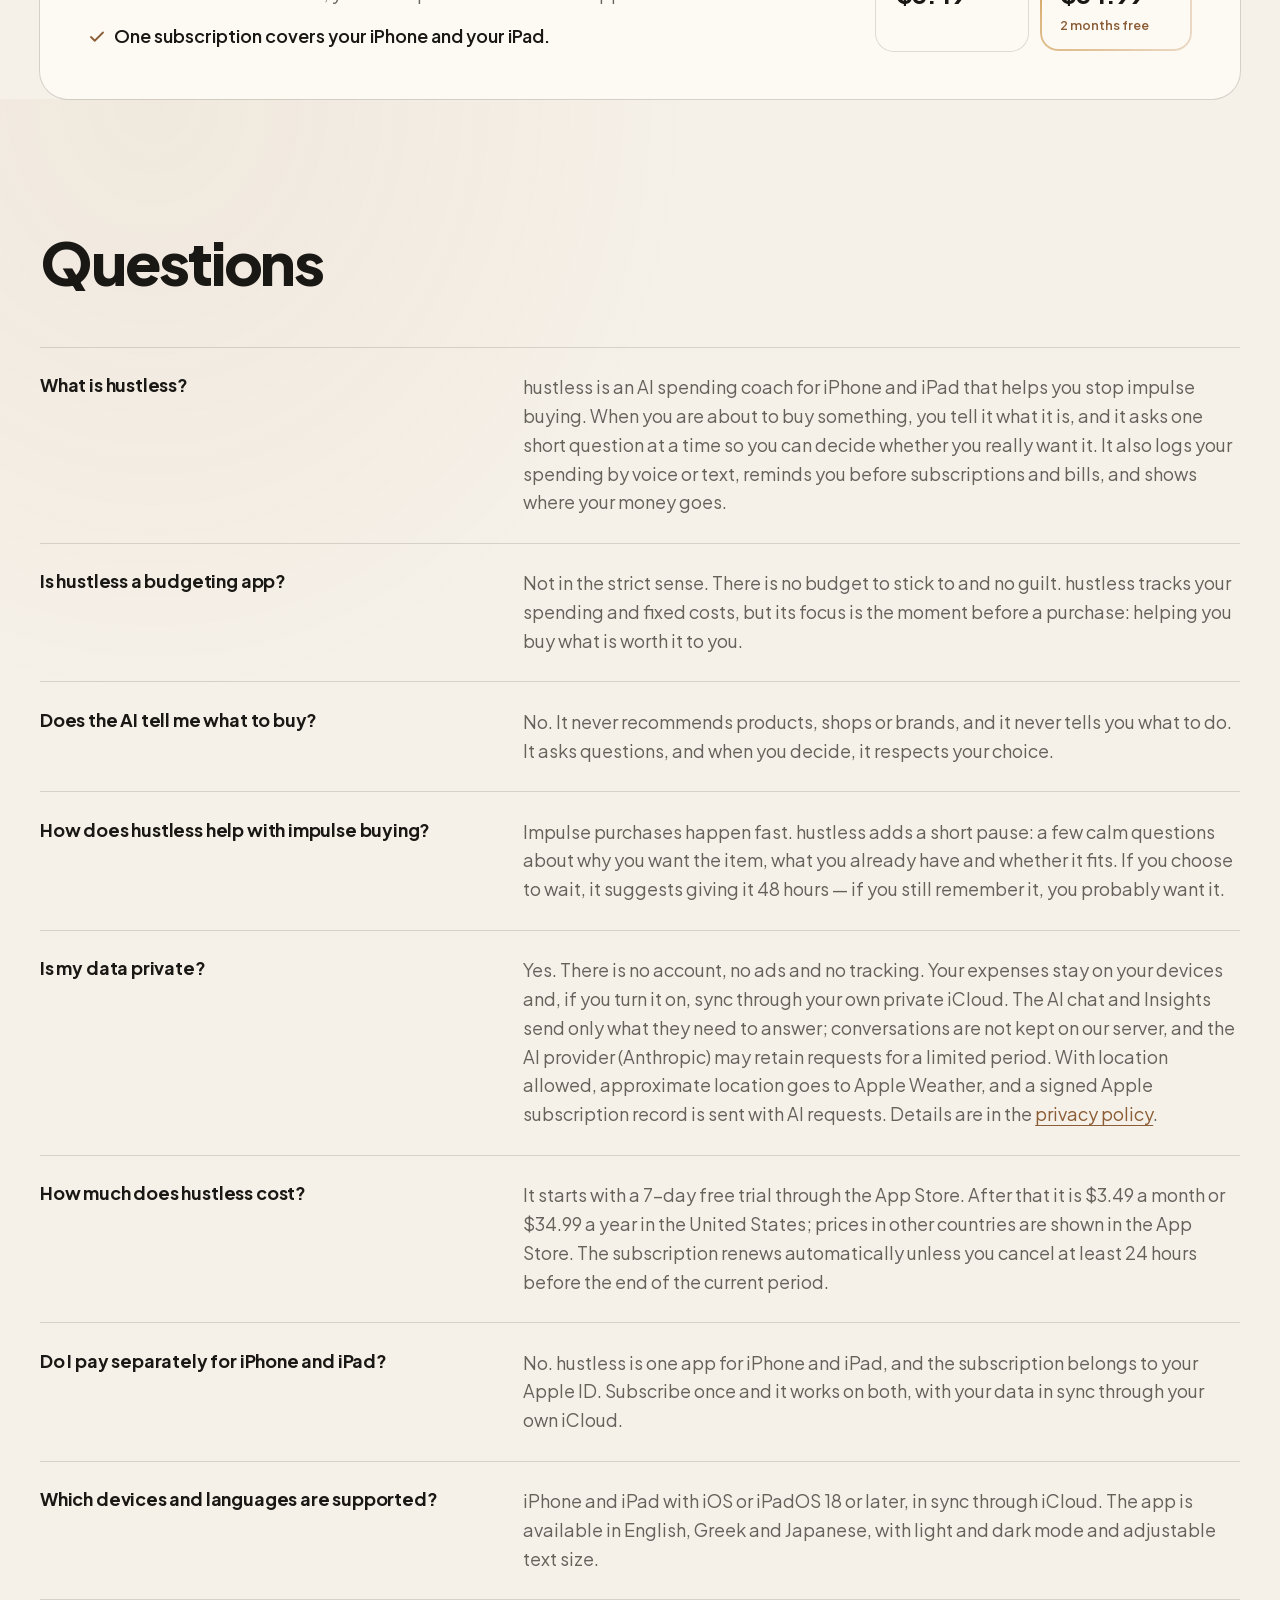
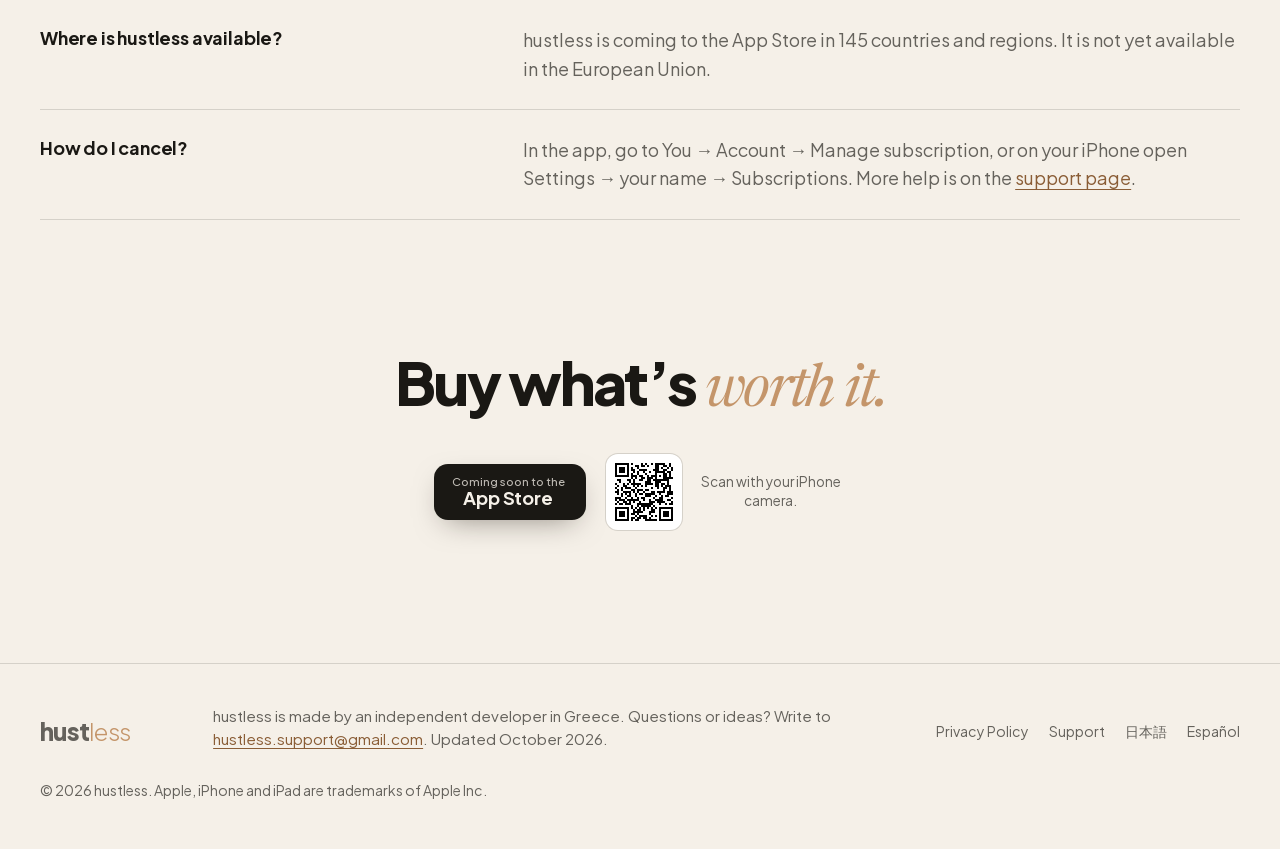
==== commit 2fadb727: "feat: Spanish version of the site (landing, privacy policy, support) - /es/: native Latin American S" ====
--- a/index.html
+++ b/index.html
@@ -11,6 +11,7 @@
 <link rel="canonical" href="https://hustless-app.github.io/">
 <link rel="alternate" hreflang="en" href="https://hustless-app.github.io/">
 <link rel="alternate" hreflang="ja" href="https://hustless-app.github.io/ja/">
+<link rel="alternate" hreflang="es" href="https://hustless-app.github.io/es/">
 <link rel="alternate" hreflang="x-default" href="https://hustless-app.github.io/">
 <meta name="robots" content="index, follow, max-image-preview:large">
 <meta name="theme-color" content="#f5f0e8" media="(prefers-color-scheme: light)">
@@ -28,6 +29,7 @@
 <meta property="og:image:alt" content="hustless — Pause before you buy. An AI spending coach for iPhone.">
 <meta property="og:locale" content="en_US">
 <meta property="og:locale:alternate" content="ja_JP">
+<meta property="og:locale:alternate" content="es_LA">
 <meta name="twitter:card" content="summary_large_image">
 
 <link rel="icon" href="/favicon.svg" type="image/svg+xml">
@@ -233,6 +235,7 @@
       <a class="optional" href="#privacy">Privacy</a>
       <a class="optional" href="#faq">FAQ</a>
       <a class="lang" href="/ja/" hreflang="ja" lang="ja">日本語</a>
+      <a class="lang" href="/es/" hreflang="es" lang="es">Español</a>
     </nav>
   </div>
 </header>
@@ -919,6 +922,7 @@
       <a href="/privacy.html">Privacy Policy</a>
       <a href="/support.html">Support</a>
       <a href="/ja/" hreflang="ja" lang="ja">日本語</a>
+      <a href="/es/" hreflang="es" lang="es">Español</a>
     </nav>
     <p class="maker">hustless is made by an independent developer in Greece. Questions or ideas? Write to <a href="mailto:hustless.support@gmail.com">hustless.support@gmail.com</a>. Updated <time datetime="2026-10-31">October 2026</time>.</p>
     <span>© 2026 hustless. Apple, iPhone and iPad are trademarks of Apple Inc.</span>
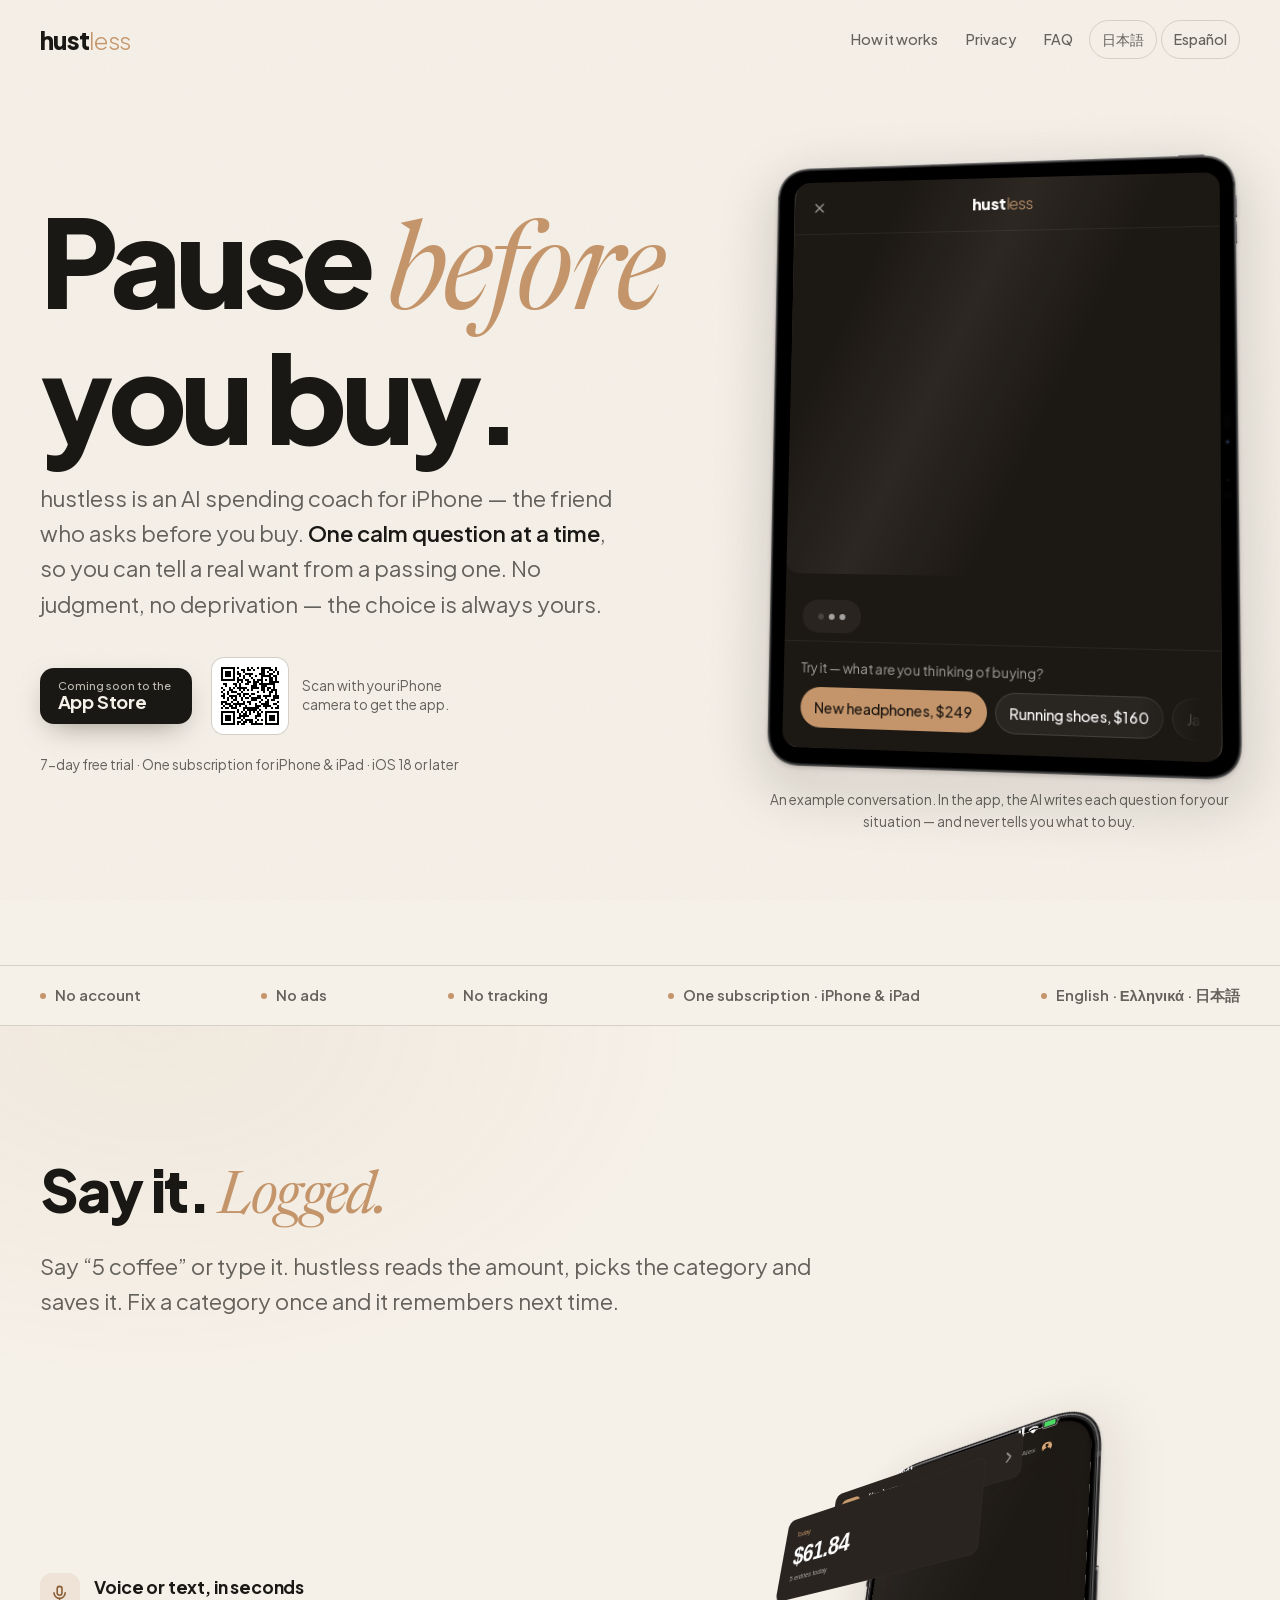
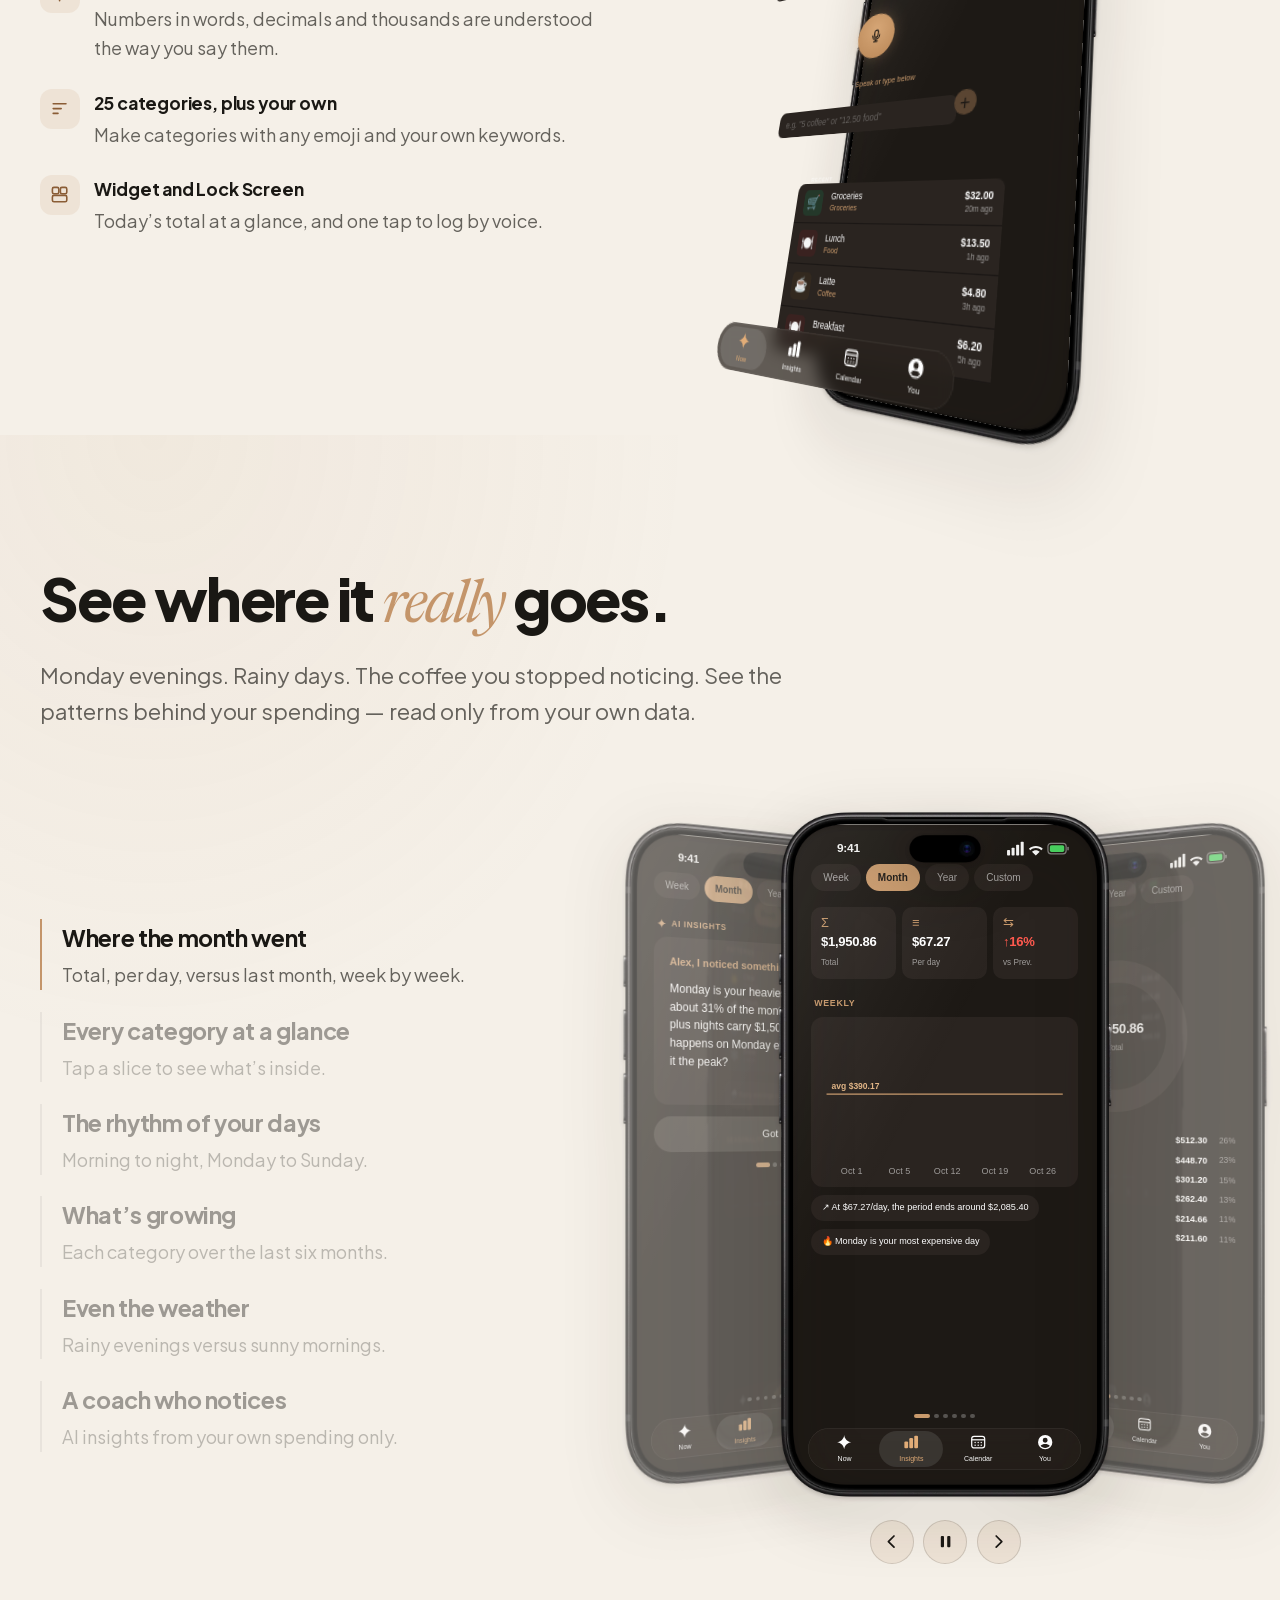
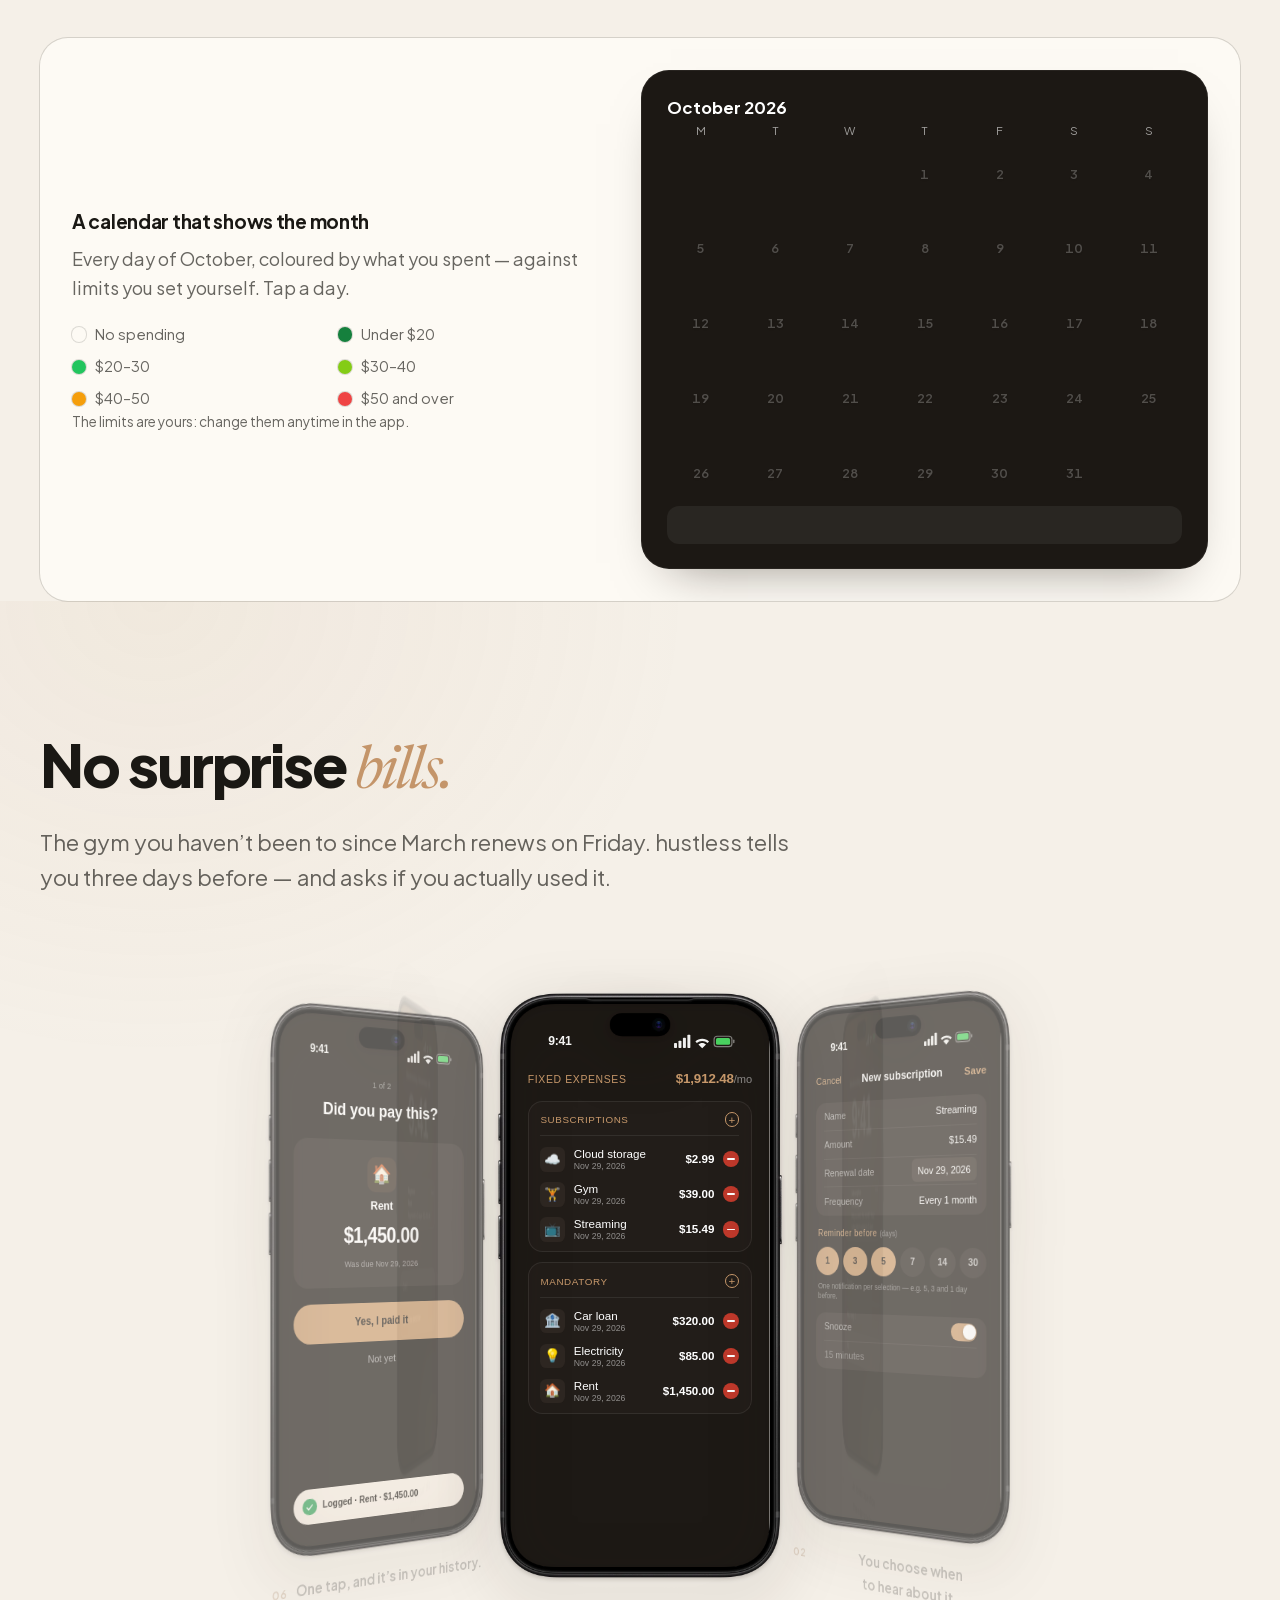
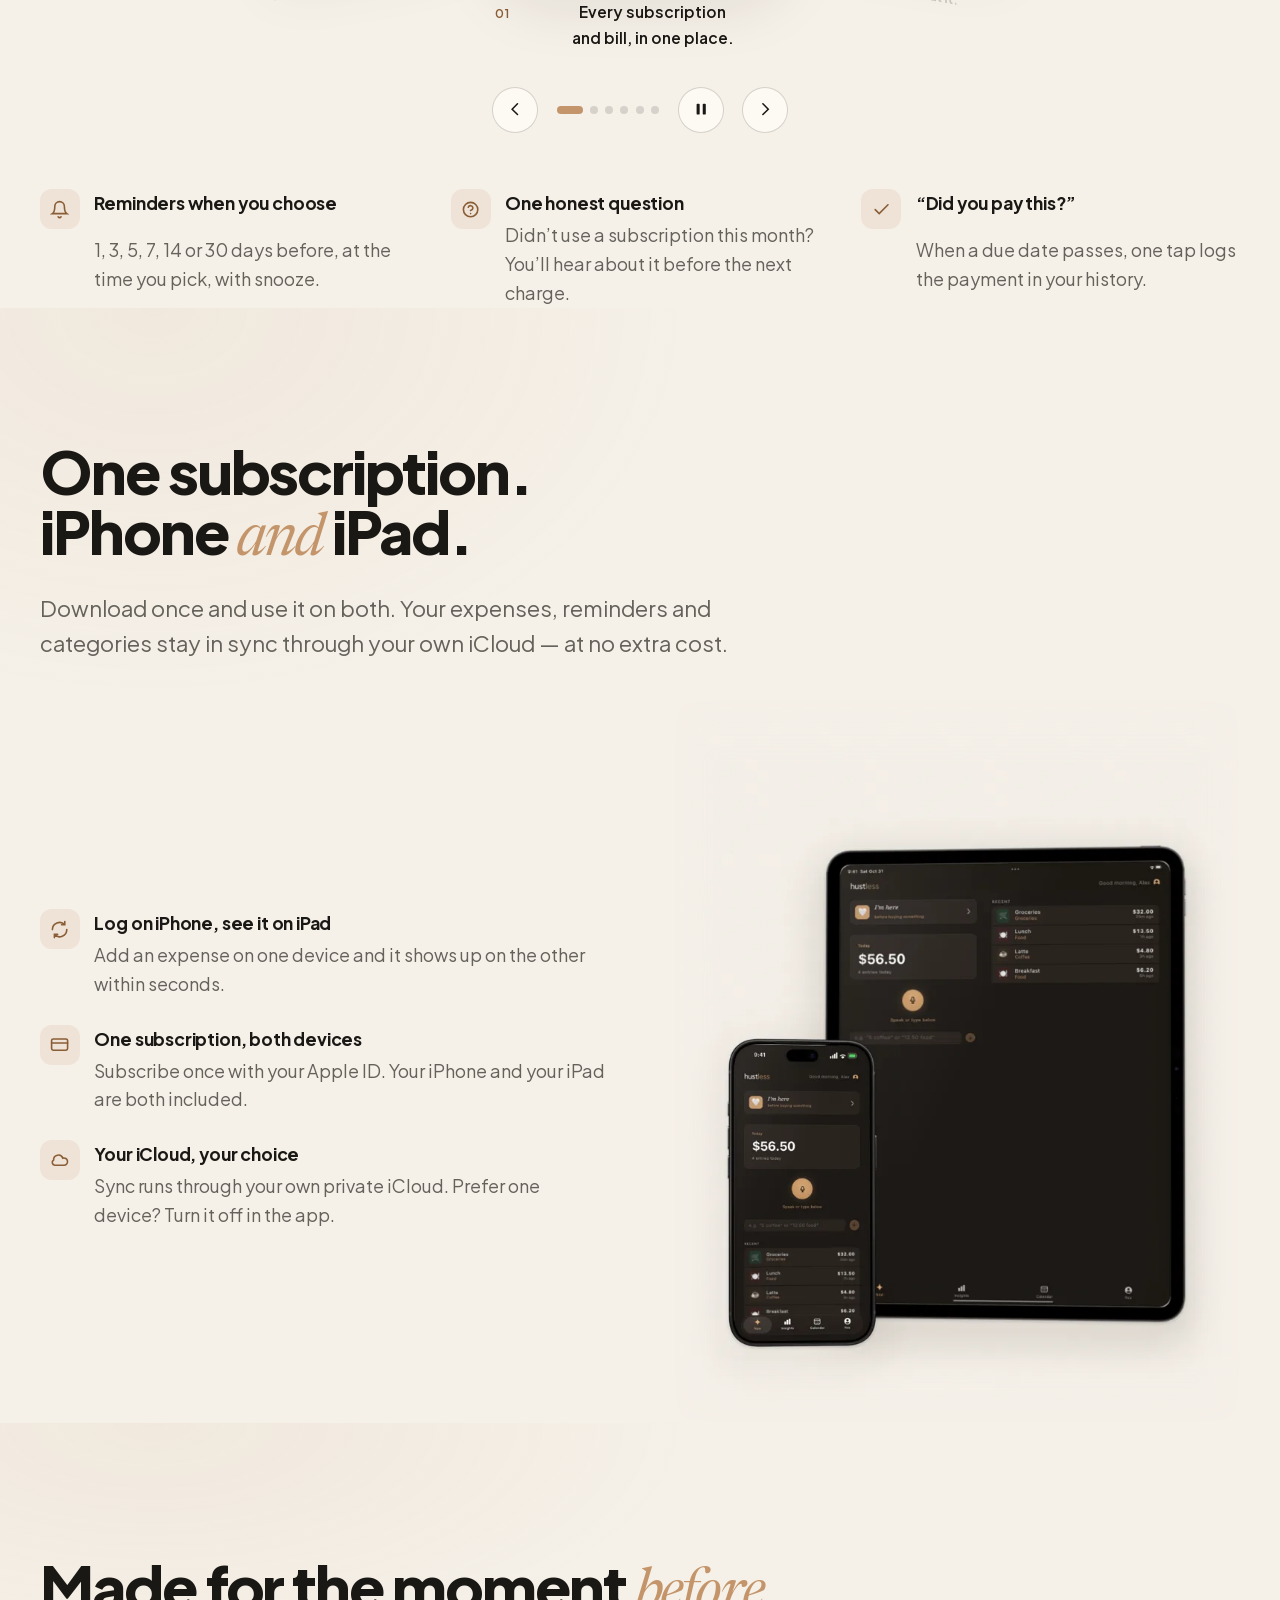
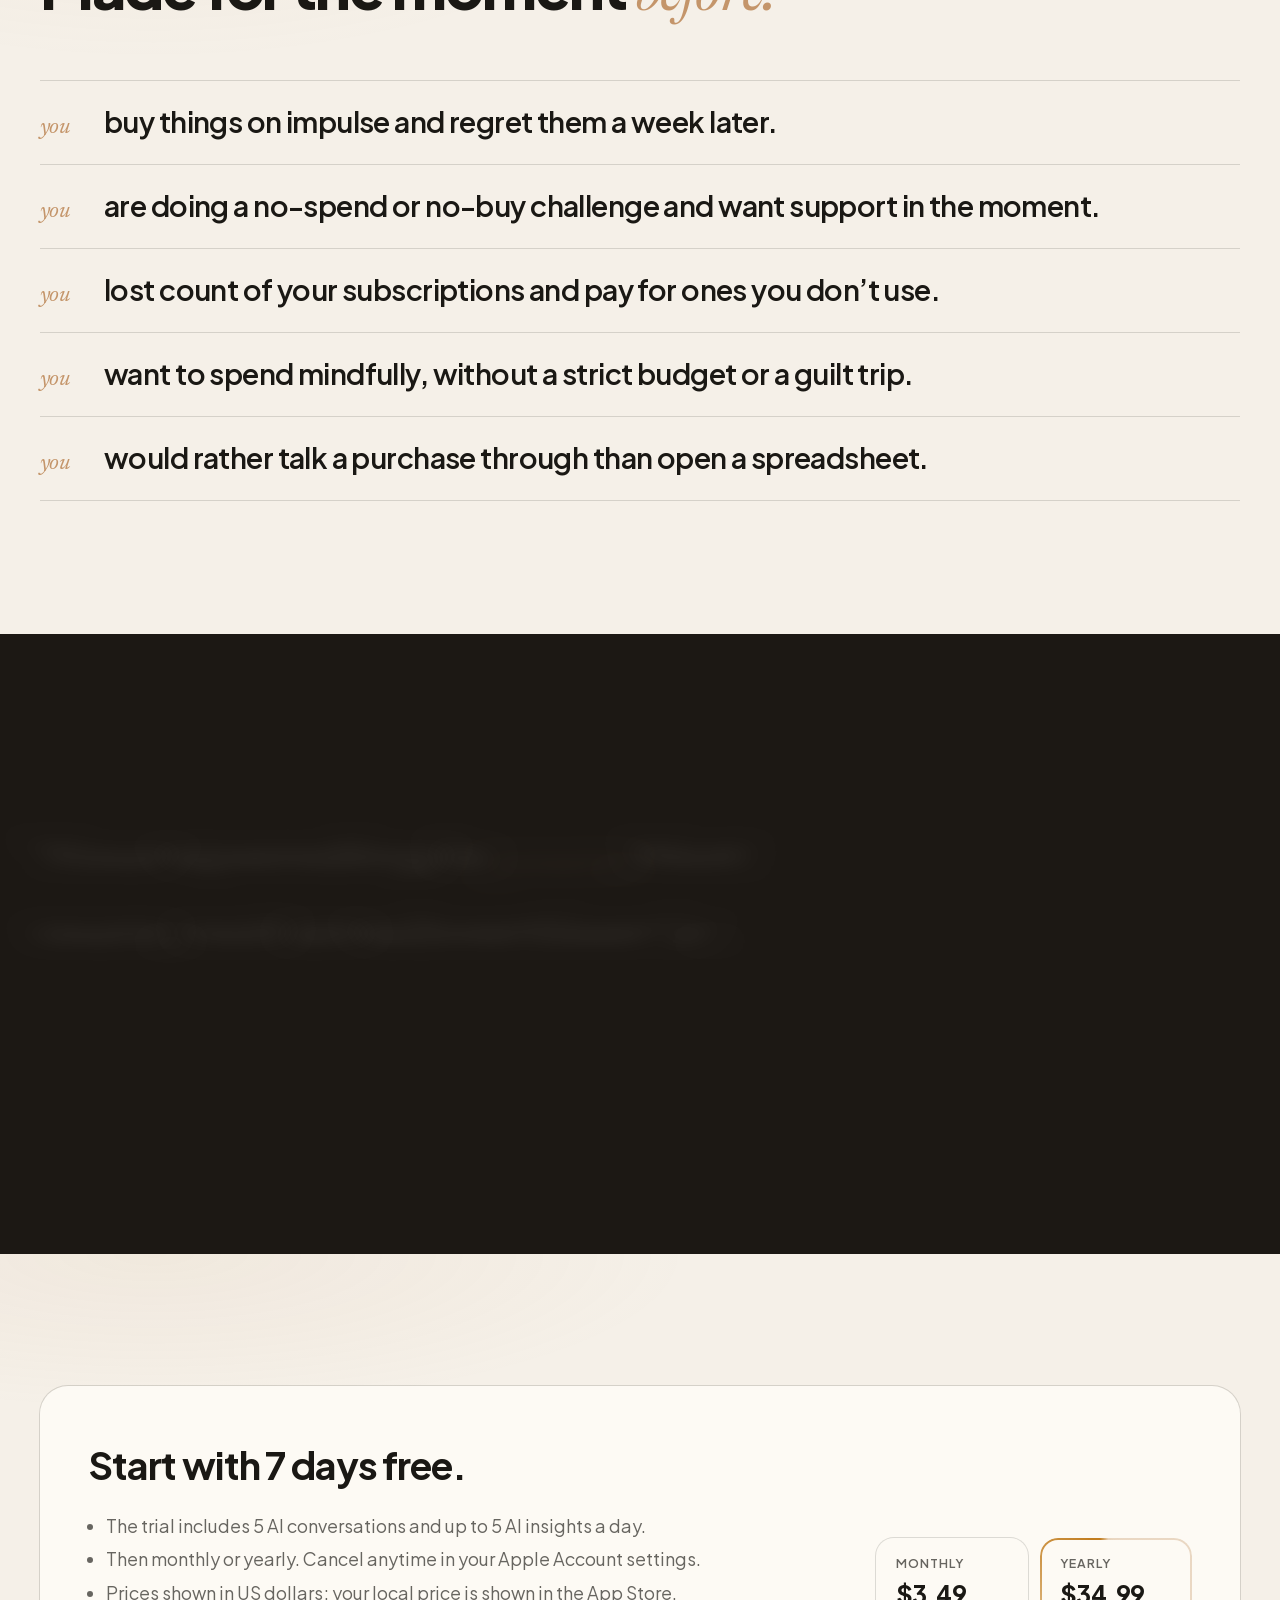
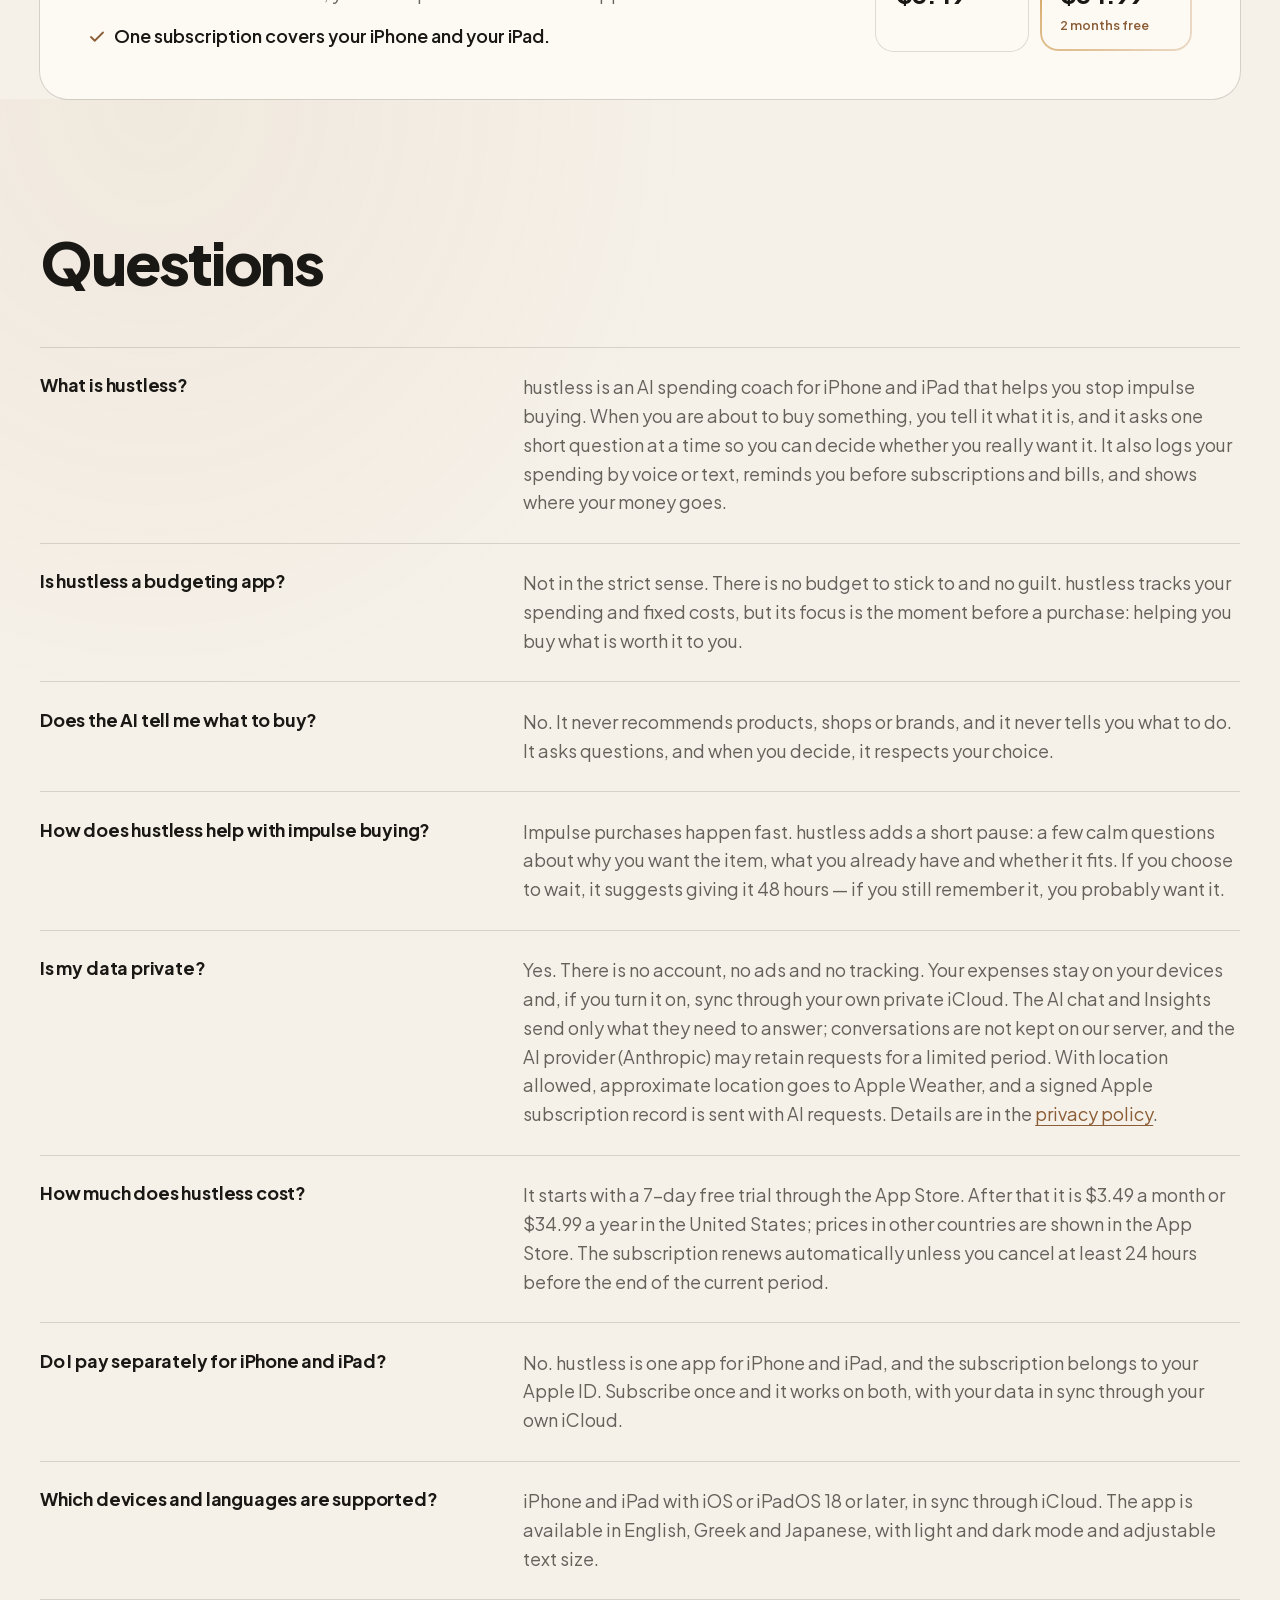
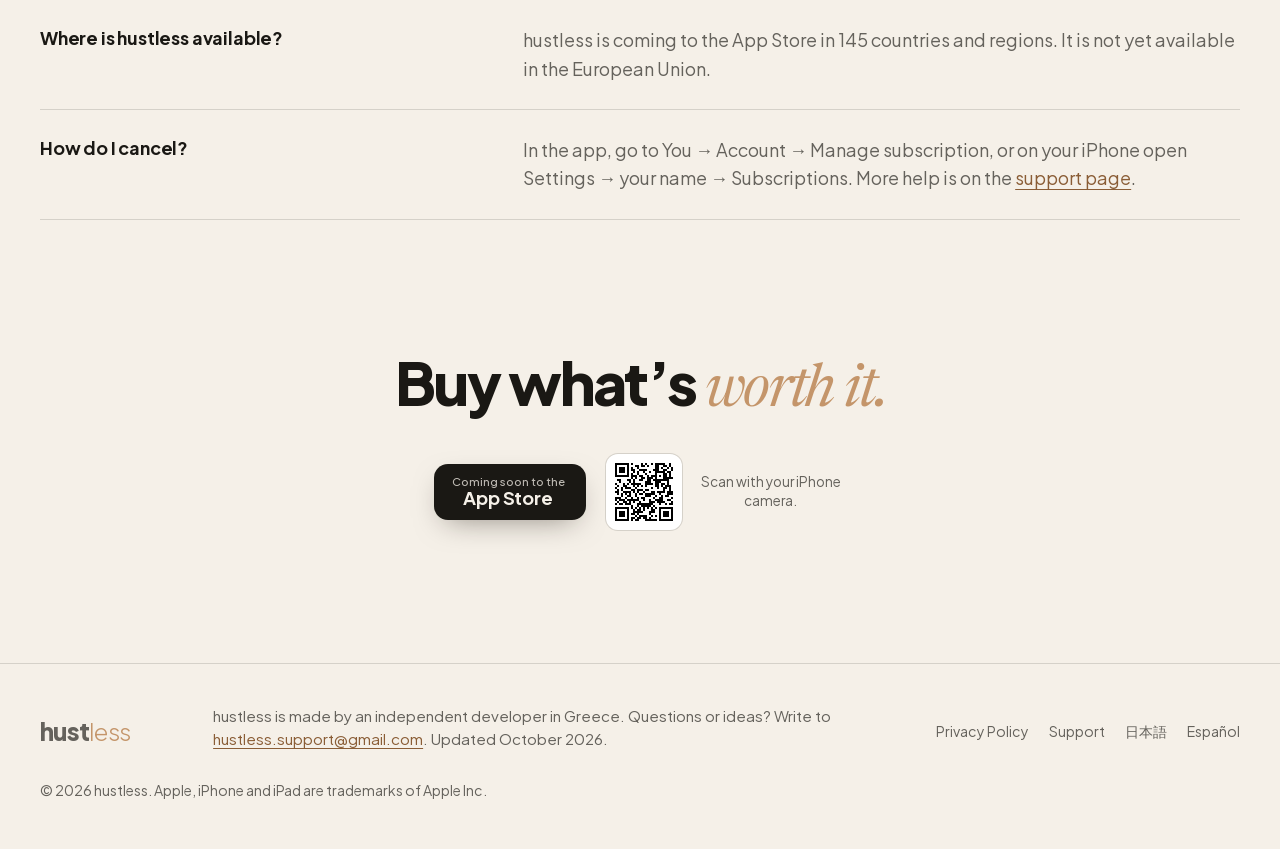
==== commit 8651f163: "fix: remove the sync-video play button; retry autoplay on canplay, return to tab and first touch" ====
--- a/index.html
+++ b/index.html
@@ -38,7 +38,7 @@
 <link rel="preload" href="/assets/fonts/jakarta-latin.woff2" as="font" type="font/woff2" crossorigin>
 <link rel="stylesheet" href="/assets/landing.css?v=20261102s">
 <link rel="stylesheet" href="/assets/scenes.css?v=20261102s">
-<link rel="stylesheet" href="/assets/c/c.css?v=20261102s">
+<link rel="stylesheet" href="/assets/c/c.css?v=20261104a">
 <script src="/assets/early.js?v=20261102s"></script>
 <script src="/assets/demo.js?v=20261102s" defer></script>
 <script src="/assets/live.js?v=20261102s" defer></script>
@@ -46,7 +46,7 @@
 <script src="/assets/vendor/ScrollTrigger.min.js?v=3.13.0" defer></script>
 <script src="/assets/scenes.js?v=20261102s" defer></script>
 <script src="/assets/vendor/lenis.min.js?v=1.1.13" defer></script>
-<script src="/assets/c/c.js?v=20261102s" defer></script>
+<script src="/assets/c/c.js?v=20261104a" defer></script>
 
 <script type="application/ld+json">
 {
--- a/assets/c/c.css
+++ b/assets/c/c.css
@@ -336,13 +336,5 @@
 .manifesto { min-height: 0; }
 .rail.is-ring .rc[data-clone] { display: none; }
 
-/* when a phone refuses to autoplay the video, a tap starts it */
+/* positioning context for the sync video */
 .devices-video { position: relative; }
-.video-play {
-  position: absolute; left: 50%; top: 50%; translate: -50% -50%; width: 4.25rem; height: 4.25rem; border-radius: 50%; border: 0; padding: 0;
-  display: grid; place-items: center; cursor: pointer; color: #1d1915; background: var(--accent);
-  box-shadow: 0 0 0 6px rgba(196, 149, 106, 0.25), 0 12px 30px -8px rgba(0, 0, 0, 0.5);
-}
-.video-play[hidden] { display: none; }
-.video-play svg { width: 1.8rem; height: 1.8rem; margin-left: 0.15rem; }
-.video-play:focus-visible { outline: 2px solid var(--accent-ink); outline-offset: 3px; }
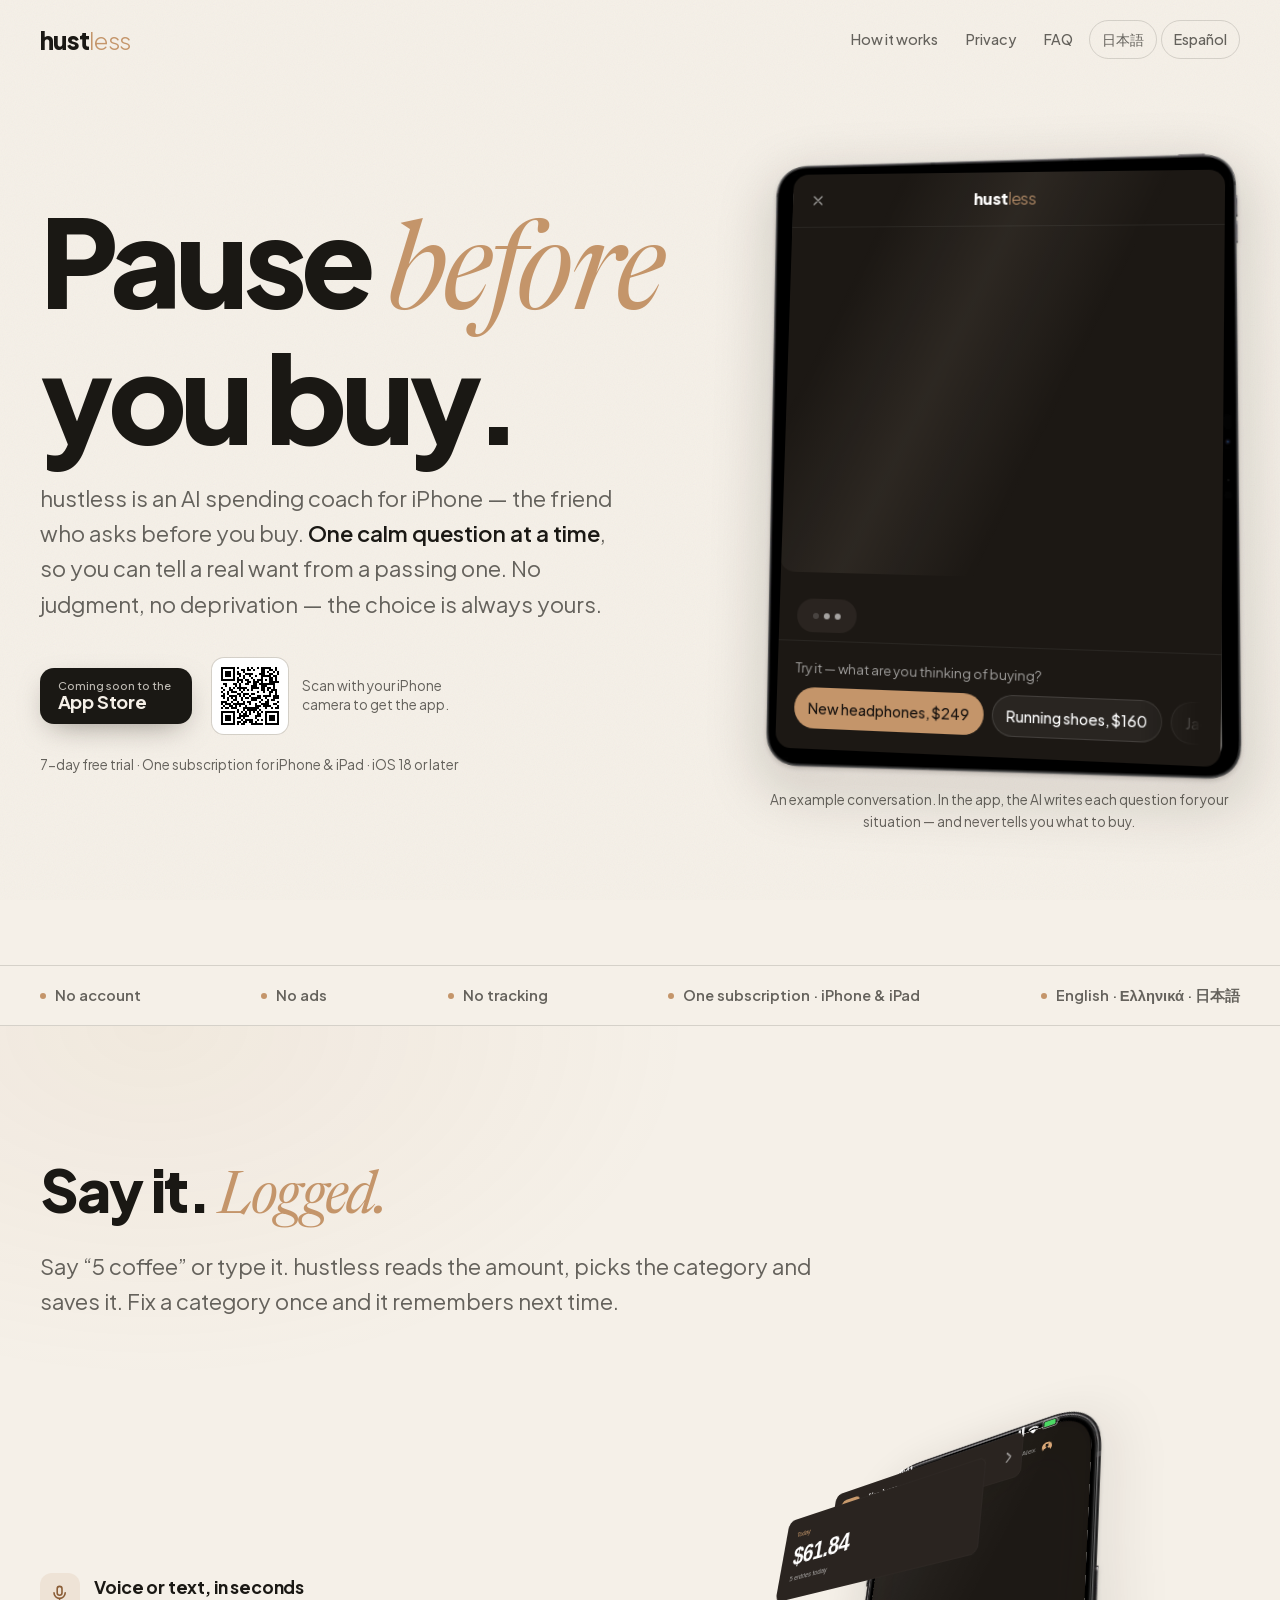
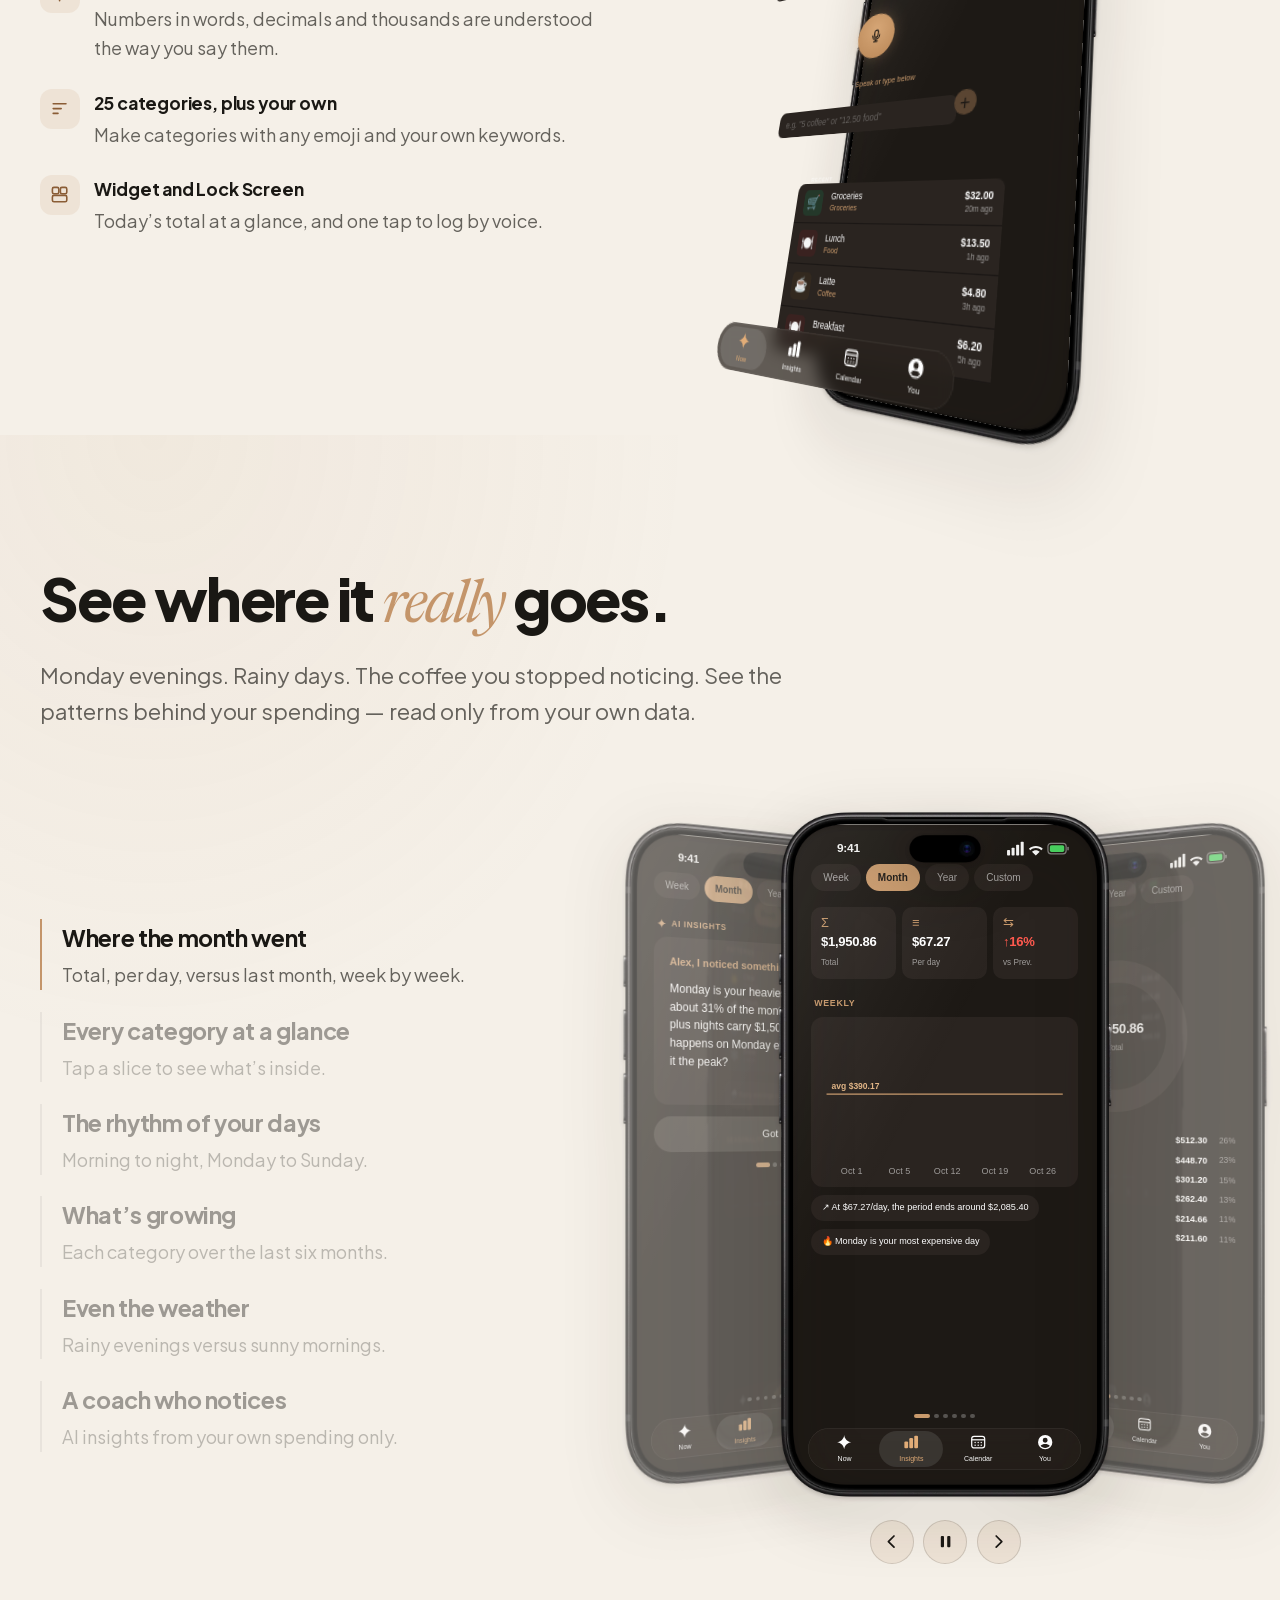
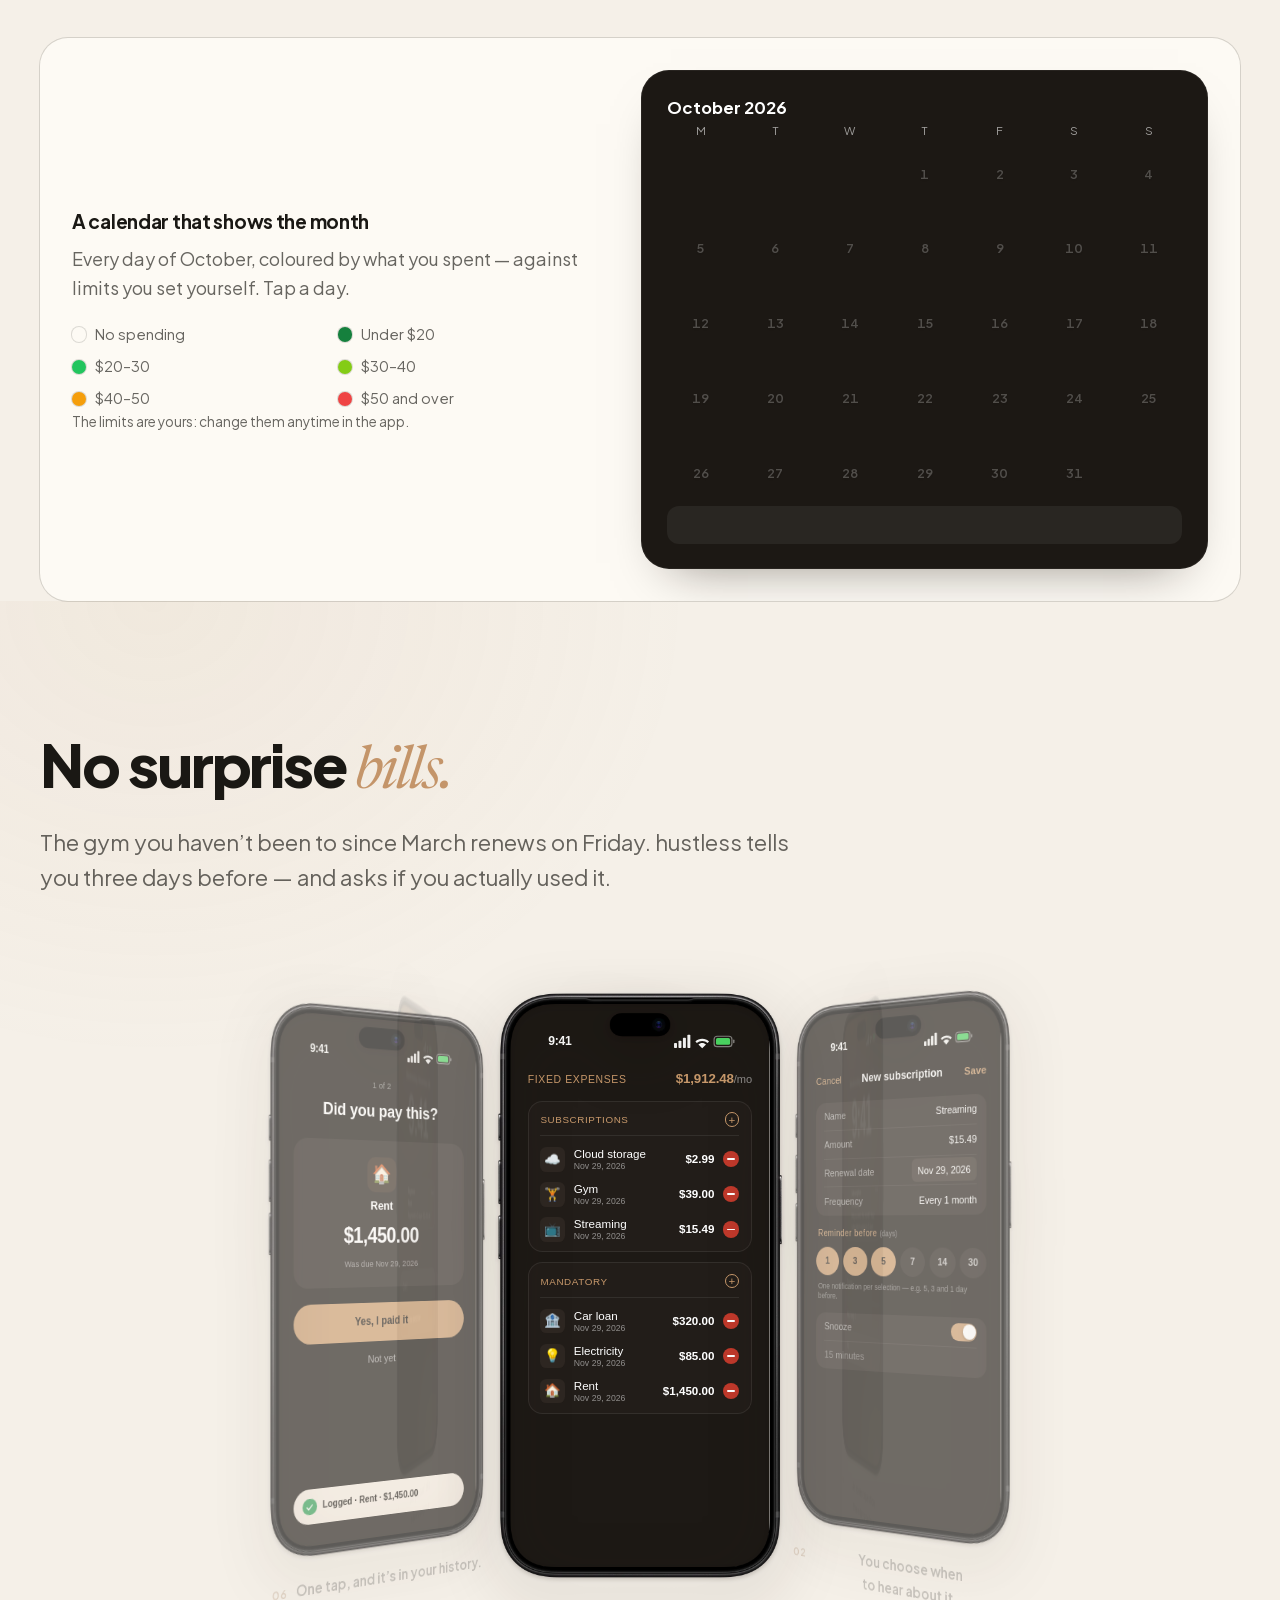
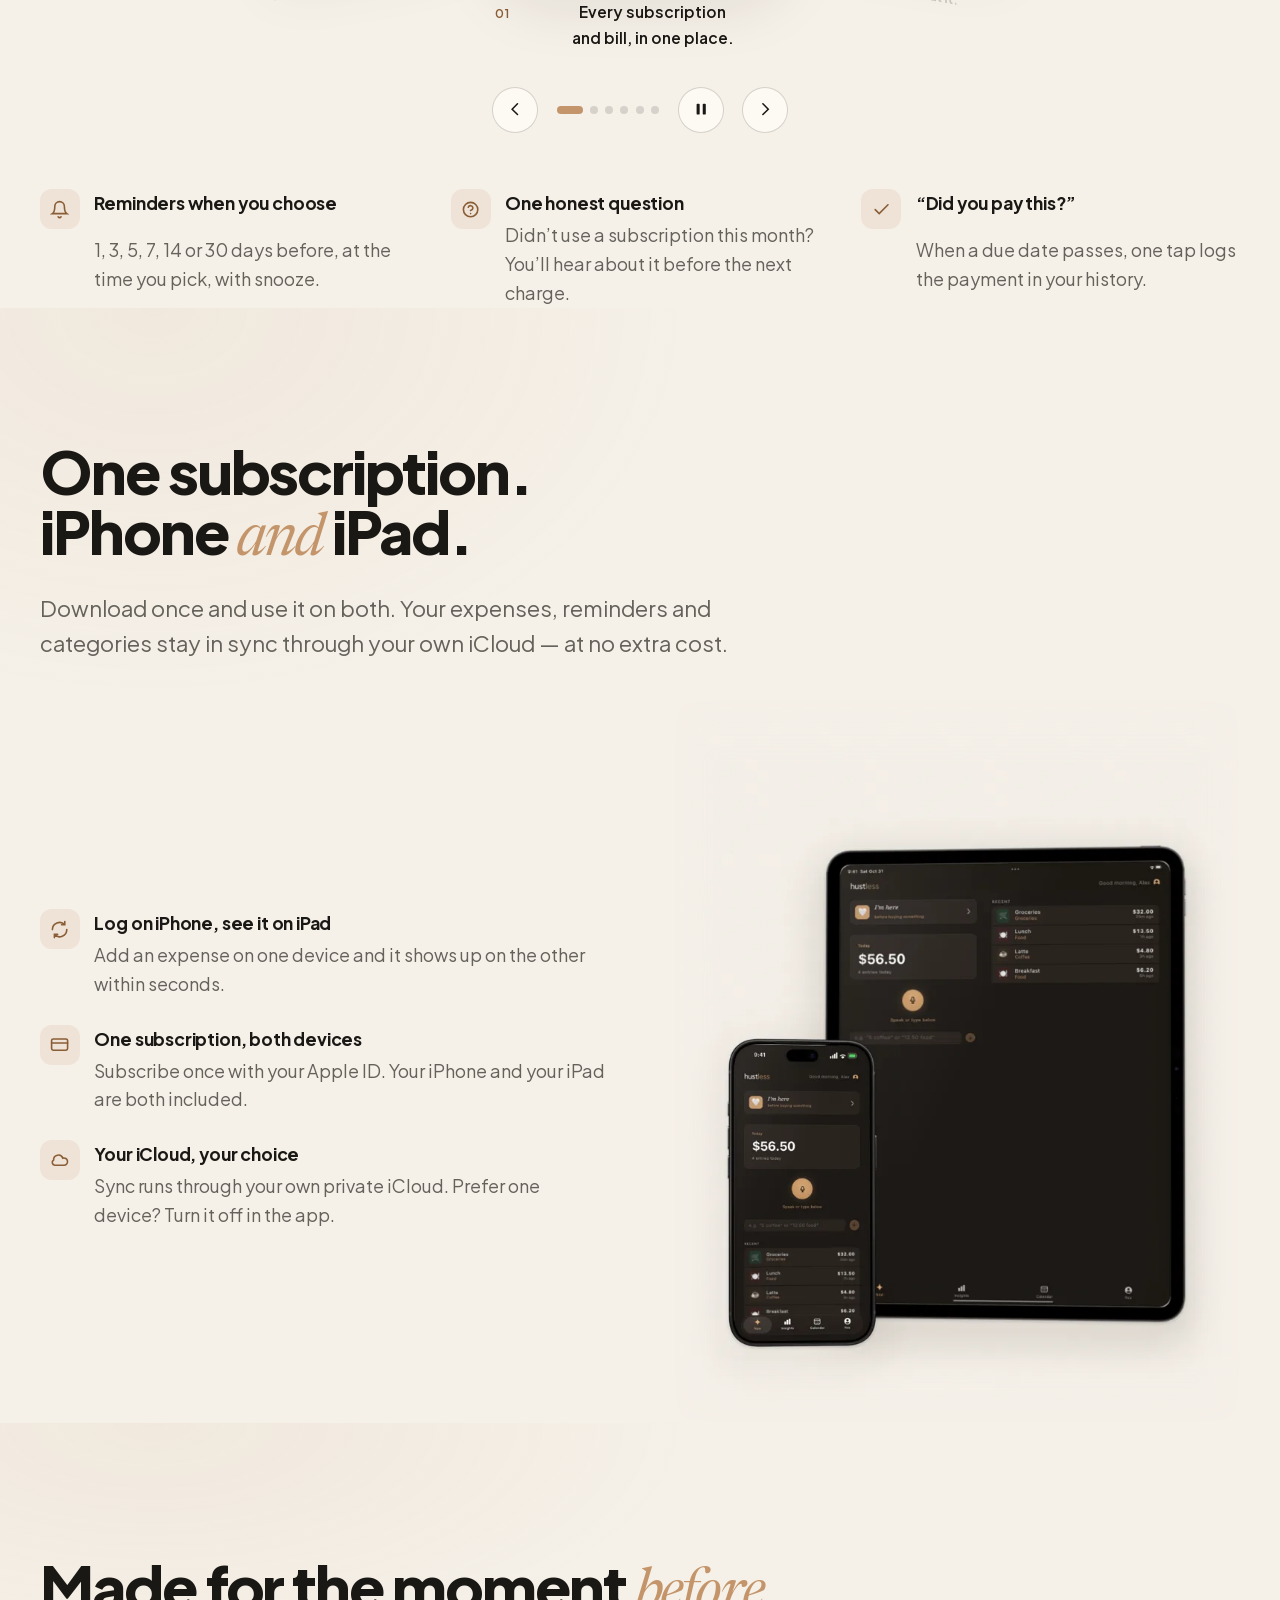
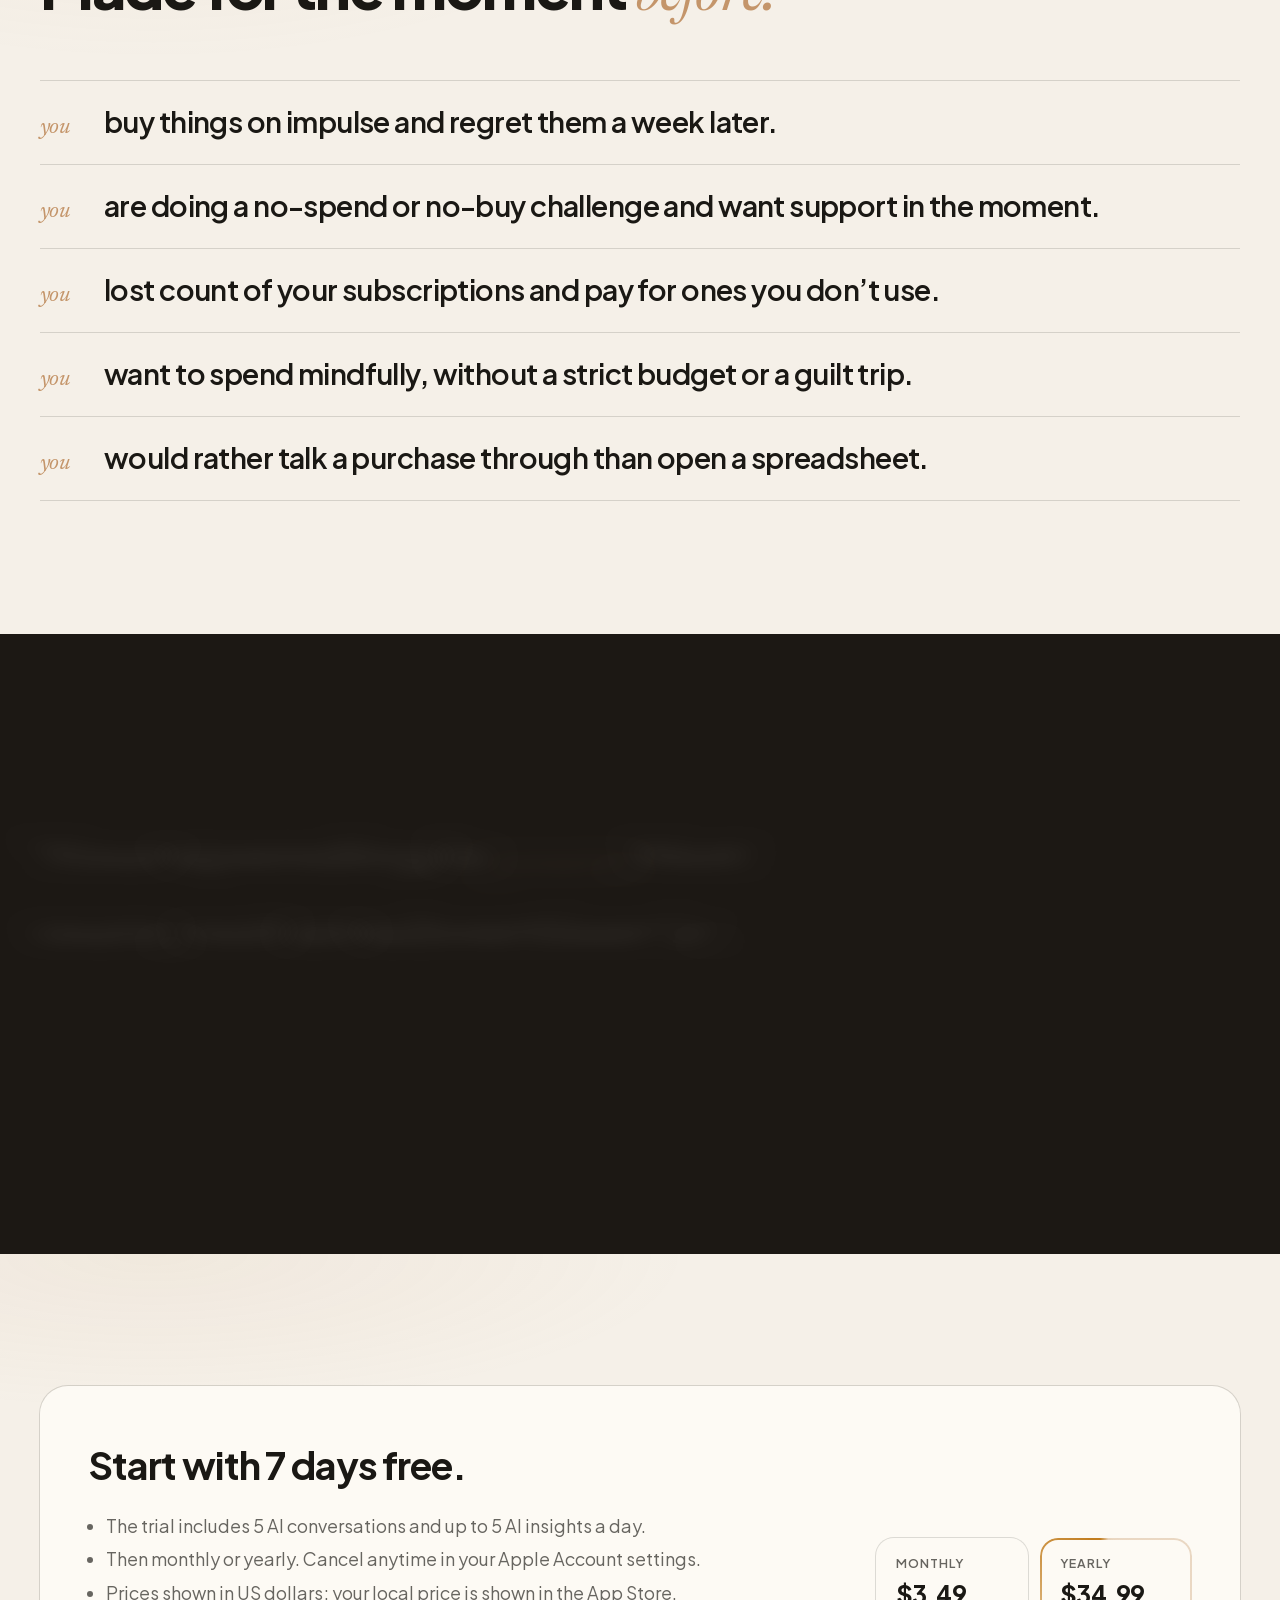
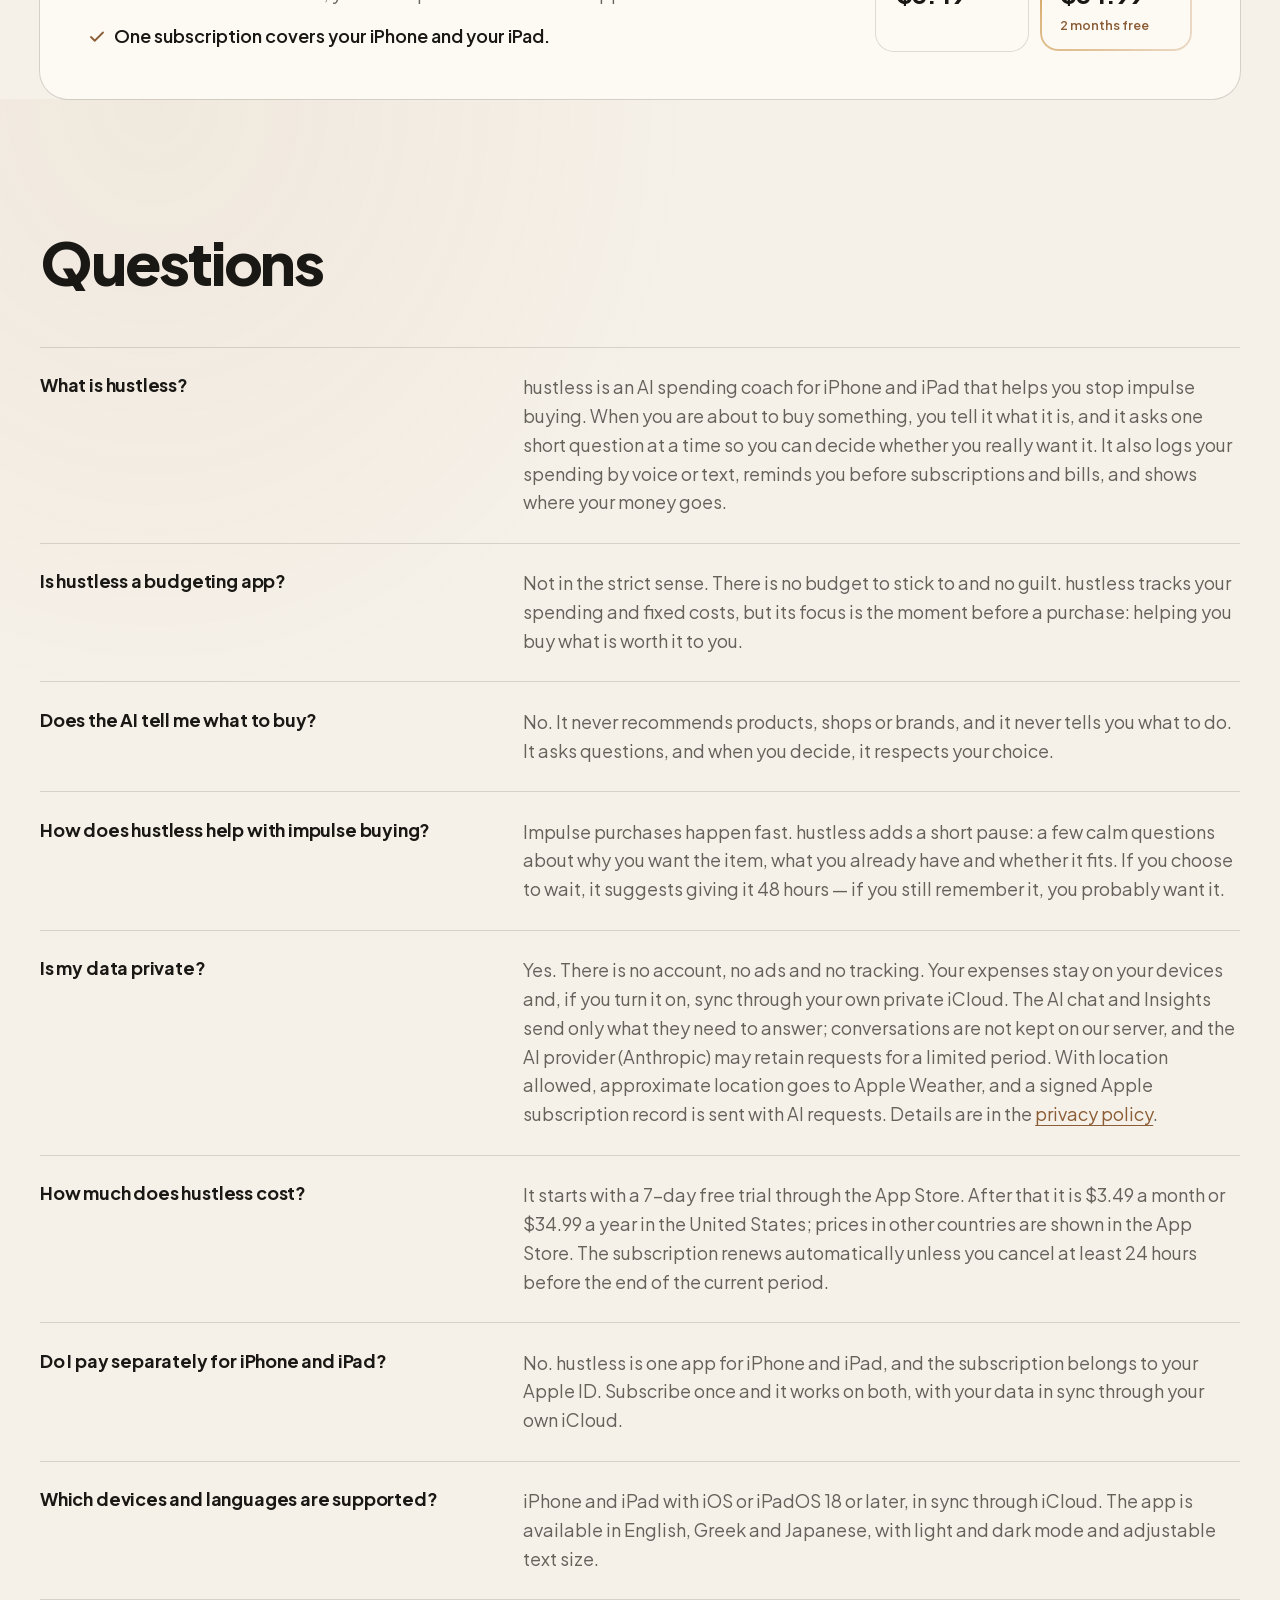
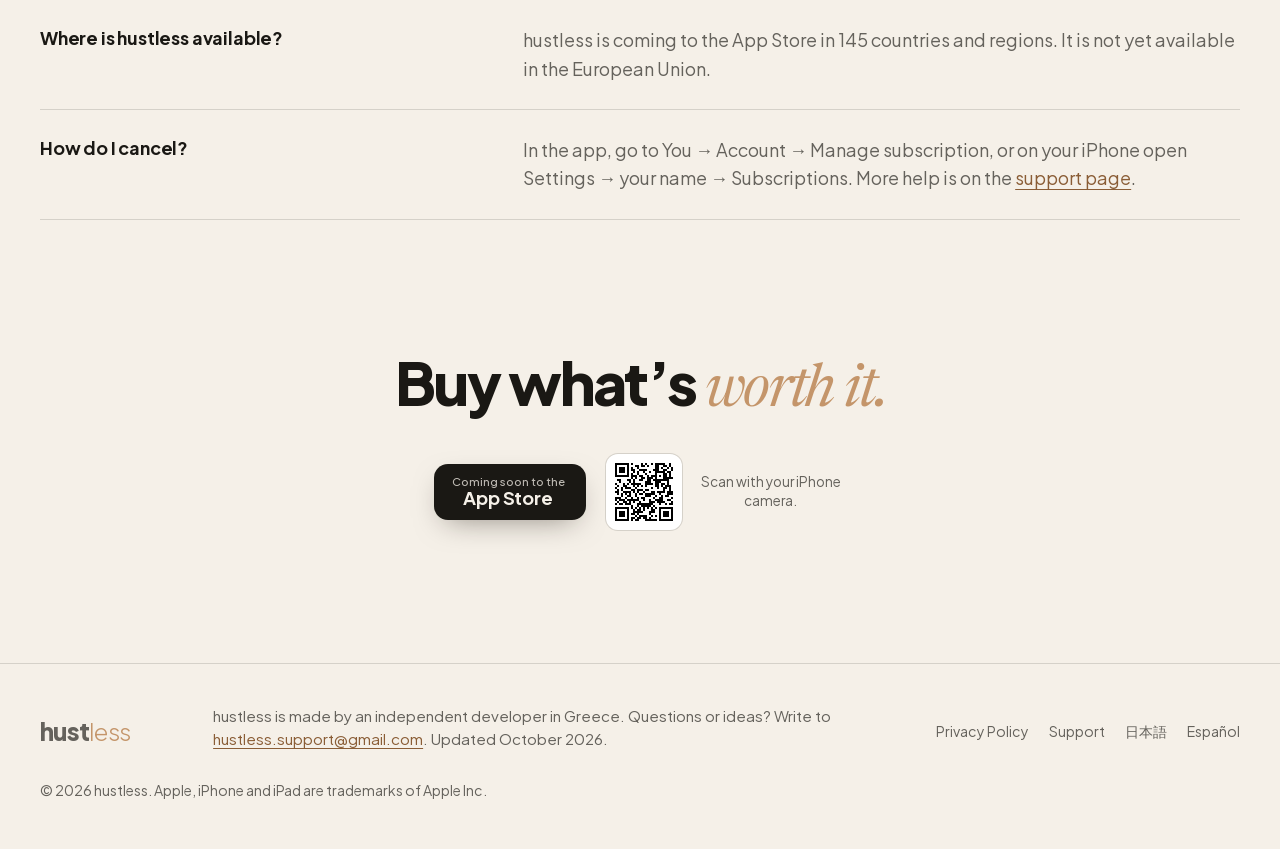
==== commit 491eb175: "chore: move the site to hustless.app (canonical, hreflang, sitemap, robots, llms.txt, JSON-LD, priva" ====
--- a/index.html
+++ b/index.html
@@ -8,11 +8,11 @@
 
 <title>hustless app — Stop Impulse Buying · AI Spending Coach for iPhone</title>
 <meta name="description" content="hustless is an AI spending coach for iPhone and iPad. Before you buy, it asks one calm question at a time. Log spending by voice and track every subscription and bill.">
-<link rel="canonical" href="https://hustless-app.github.io/">
-<link rel="alternate" hreflang="en" href="https://hustless-app.github.io/">
-<link rel="alternate" hreflang="ja" href="https://hustless-app.github.io/ja/">
-<link rel="alternate" hreflang="es" href="https://hustless-app.github.io/es/">
-<link rel="alternate" hreflang="x-default" href="https://hustless-app.github.io/">
+<link rel="canonical" href="https://hustless.app/">
+<link rel="alternate" hreflang="en" href="https://hustless.app/">
+<link rel="alternate" hreflang="ja" href="https://hustless.app/ja/">
+<link rel="alternate" hreflang="es" href="https://hustless.app/es/">
+<link rel="alternate" hreflang="x-default" href="https://hustless.app/">
 <meta name="robots" content="index, follow, max-image-preview:large">
 <meta name="theme-color" content="#f5f0e8" media="(prefers-color-scheme: light)">
 <meta name="theme-color" content="#15120f" media="(prefers-color-scheme: dark)">
@@ -22,8 +22,8 @@
 <meta property="og:site_name" content="hustless">
 <meta property="og:title" content="hustless app — Pause before you buy">
 <meta property="og:description" content="An AI coach that asks one question at a time before you buy. Voice expense logging, subscription and bill reminders, private by design.">
-<meta property="og:url" content="https://hustless-app.github.io/">
-<meta property="og:image" content="https://hustless-app.github.io/og.png">
+<meta property="og:url" content="https://hustless.app/">
+<meta property="og:image" content="https://hustless.app/og.png">
 <meta property="og:image:width" content="1200">
 <meta property="og:image:height" content="630">
 <meta property="og:image:alt" content="hustless — Pause before you buy. An AI spending coach for iPhone.">
@@ -54,34 +54,34 @@
   "@graph": [
     {
       "@type": "WebPage",
-      "@id": "https://hustless-app.github.io/#page",
-      "url": "https://hustless-app.github.io/",
+      "@id": "https://hustless.app/#page",
+      "url": "https://hustless.app/",
       "name": "hustless app — Stop Impulse Buying · AI Spending Coach for iPhone",
       "inLanguage": "en",
       "isPartOf": {
-        "@id": "https://hustless-app.github.io/#site"
+        "@id": "https://hustless.app/#site"
       },
       "about": {
-        "@id": "https://hustless-app.github.io/#app"
+        "@id": "https://hustless.app/#app"
       },
       "publisher": {
-        "@id": "https://hustless-app.github.io/#org"
+        "@id": "https://hustless.app/#org"
       },
       "datePublished": "2026-10-31",
       "dateModified": "2026-10-31",
       "primaryImageOfPage": {
         "@type": "ImageObject",
-        "url": "https://hustless-app.github.io/og.png",
+        "url": "https://hustless.app/og.png",
         "width": 1200,
         "height": 630
       }
     },
     {
       "@type": "Organization",
-      "@id": "https://hustless-app.github.io/#org",
+      "@id": "https://hustless.app/#org",
       "name": "hustless",
-      "url": "https://hustless-app.github.io/",
-      "logo": "https://hustless-app.github.io/apple-touch-icon.png",
+      "url": "https://hustless.app/",
+      "logo": "https://hustless.app/apple-touch-icon.png",
       "email": "hustless.support@gmail.com",
       "description": "hustless is made by an independent developer in Greece.",
       "address": {
@@ -91,20 +91,20 @@
     },
     {
       "@type": "WebSite",
-      "@id": "https://hustless-app.github.io/#site",
-      "url": "https://hustless-app.github.io/",
+      "@id": "https://hustless.app/#site",
+      "url": "https://hustless.app/",
       "name": "hustless",
       "inLanguage": [
         "en",
         "ja"
       ],
       "publisher": {
-        "@id": "https://hustless-app.github.io/#org"
+        "@id": "https://hustless.app/#org"
       }
     },
     {
       "@type": "MobileApplication",
-      "@id": "https://hustless-app.github.io/#app",
+      "@id": "https://hustless.app/#app",
       "name": "hustless: Stop Impulse Buying",
       "alternateName": "hustless",
       "description": "An AI spending coach for iPhone and iPad. Before a purchase it asks one calm question at a time, so you can tell a real want from a passing one. It also logs spending by voice, reminds you before every subscription and bill, and shows where your money goes.",
@@ -117,10 +117,10 @@
         "ja"
       ],
       "contentRating": "18+",
-      "url": "https://hustless-app.github.io/",
+      "url": "https://hustless.app/",
       "installUrl": "https://apps.apple.com/app/id6826845830",
       "publisher": {
-        "@id": "https://hustless-app.github.io/#org"
+        "@id": "https://hustless.app/#org"
       },
       "featureList": [
         "AI coach that asks one question at a time before you buy",
@@ -150,17 +150,17 @@
         }
       ],
       "screenshot": [
-        "https://hustless-app.github.io/assets/img/03-now-800.webp",
-        "https://hustless-app.github.io/assets/img/04-insights-800.webp",
-        "https://hustless-app.github.io/assets/img/06-calendar-800.webp",
-        "https://hustless-app.github.io/assets/img/ipad-en-insights-1120.webp"
+        "https://hustless.app/assets/img/03-now-800.webp",
+        "https://hustless.app/assets/img/04-insights-800.webp",
+        "https://hustless.app/assets/img/06-calendar-800.webp",
+        "https://hustless.app/assets/img/ipad-en-insights-1120.webp"
       ],
-      "image": "https://hustless-app.github.io/og.png",
+      "image": "https://hustless.app/og.png",
       "dateModified": "2026-10-31"
     },
     {
       "@type": "FAQPage",
-      "@id": "https://hustless-app.github.io/#faq",
+      "@id": "https://hustless.app/#faq",
       "inLanguage": "en",
       "mainEntity": [
         {
